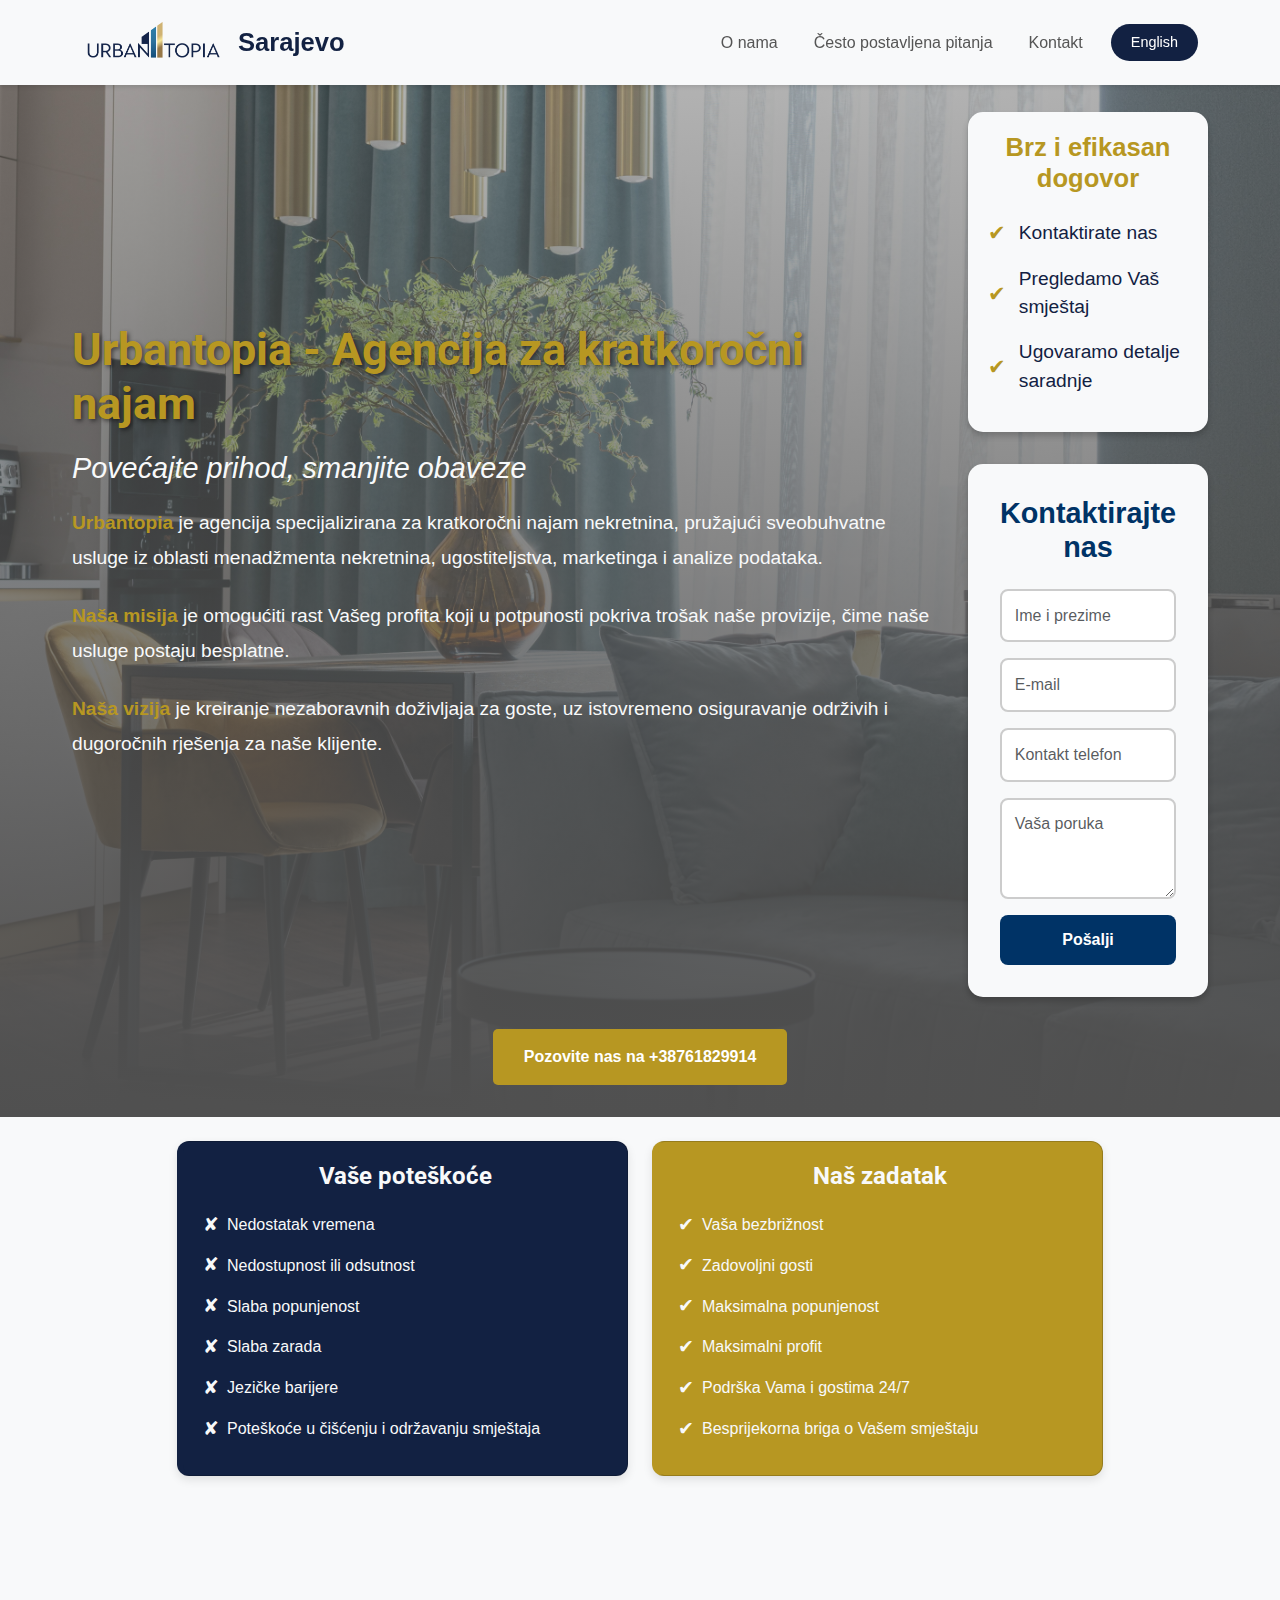
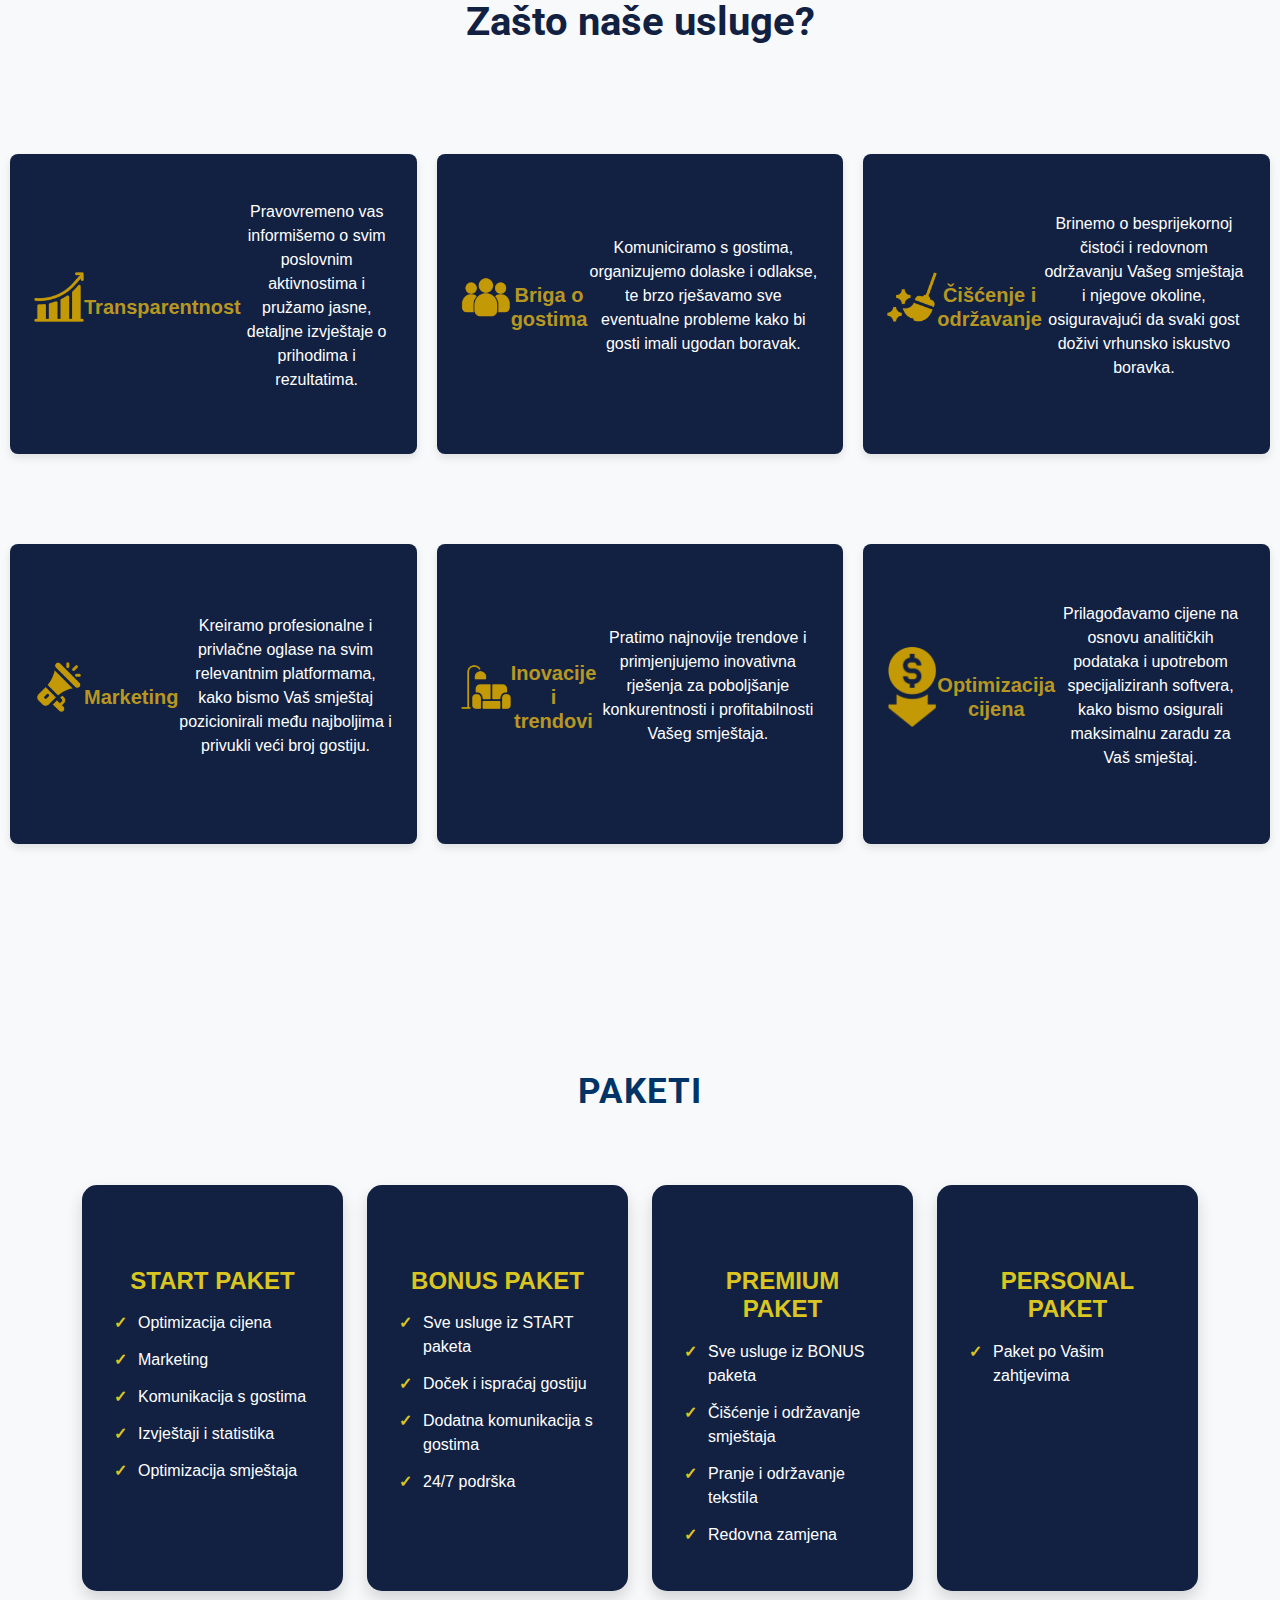
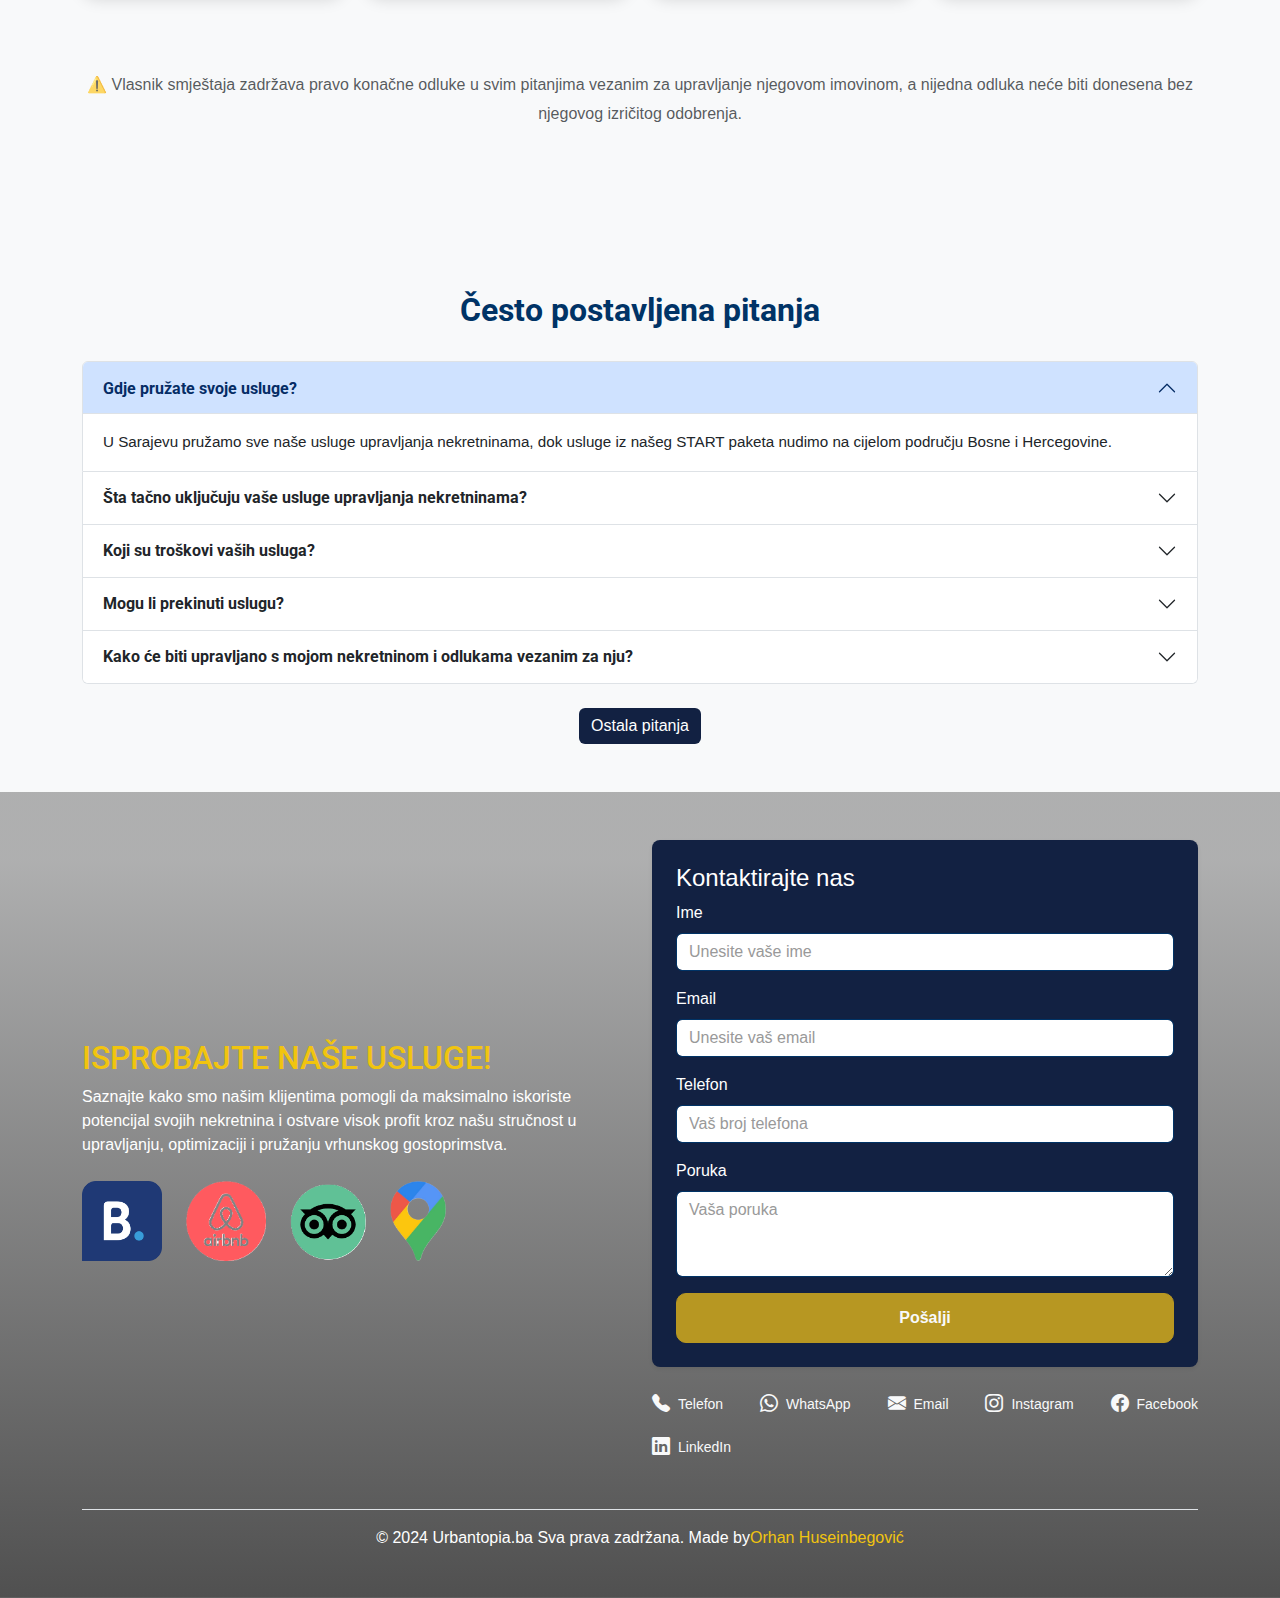
==== index.html @ f973f015 "Added email/forms css and resolved small bugs" ====
<!DOCTYPE html>
<html lang="bs">
<head>
  <meta charset="UTF-8">
  <meta name="viewport" content="width=device-width, initial-scale=1.0">
  <title>Urbantopia</title>
  <meta name="description" content="Urbantopia - mi upravljamo vašim nekretninama">
    <meta name="keywords" content="nekretnine, apartmani, sarajevo, izdavanje apartmana, stan na dan, izdavanje nekretnina">
    <meta name="author" content="Mak Drljević">

    <link rel="stylesheet" href="https://cdn.jsdelivr.net/npm/bootstrap-icons/font/bootstrap-icons.css">
    <link rel="icon" type="image/x-icon" href="urbantopia/Urban_Topia_3D_FB_Insta.jpg">
    <link rel="icon" href="assets/icons/favicon.png" type="image/x-icon">


    <!-- Add Google Fonts -->
    <link href="https://fonts.googleapis.com/css2?family=Roboto:wght@400;700&display=swap" rel="stylesheet">
    <link href='https://fonts.googleapis.com/css?family=Raleway' rel='stylesheet'>



    <!-- Open Graph Meta Tags for Social Sharing -->
    <meta property="og:title" content="Urbantopia">
    <meta property="og:description" content="Urbantopia vam pomaže da dobijete maksimalno od svoje nekretnine dok se odmarate">
    <meta property="og:image" content="https://www.urbantopia.ba/ApartmaniMak/assets/urbantopia/Urban_Topia_3D_FB_Insta.jpg">
    <meta property="og:url" content="https://urbantopia.ba">
    <meta property="og:type" content="website">

    <script type="application/ld+json">
        {
          "@context": "https://schema.org",
          "@type": "Apartment resselling",
          "name": "Urbantopia",
          "url": "https://www.urbantopia.ba",
          "logo": "https://www.urbantopia.ba/ApartmaniMak/assets/urbantopia/Urban_Topia_3D_FB_Insta.jpg",
          "sameAs": [
            "https://www.facebook.com/urbantopia/",
            "https://www.instagram.com/urbantopia/"
          ],
          "contactPoint": {
            "@type": "ContactPoint",
            "telephone": "+38761829914",
            "contactType": "Customer Service"
          }
        }
      </script>

    <!-- Google tag (gtag.js) -->
    <script async src="https://www.googletagmanager.com/gtag/js?id=G-E1P6V603YQ"></script>
    <script>
    window.dataLayer = window.dataLayer || [];
    function gtag(){dataLayer.push(arguments);}
    gtag('js', new Date());

    gtag('config', 'G-E1P6V603YQ');
    </script>
  <link href="https://cdn.jsdelivr.net/npm/bootstrap@5.3.2/dist/css/bootstrap.min.css" rel="stylesheet">
  <style>
    .text-plava{
      color: #122142;
    }

    /* Apply Raleway to the body (everything else by default) */
    body {
      font-family: 'Raleway', sans-serif;
      background-color: #f8f9fa;
    }

    /* Apply Roboto to h1 and h2 tags */
    h1, h2 {
      font-family: 'Roboto', sans-serif;
    }

    /* Optional: Adjust font weights and sizes for better style */
    h1 {
      font-weight: 700;
      font-size: 2.5rem; /* Example size */
    }

    h2 {
      font-weight: 500;
      font-size: 2rem; /* Example size */
    }



    /* Navbar */
    .navbar {
      background-color: #f8f9fa; /* Light gray background */
      box-shadow: 0px 2px 4px rgba(0, 0, 0, 0.1); /* Subtle shadow */
      padding: 10px 0;
    }

    .navbar-brand {
      display: flex;
      align-items: center;
    }

    /* Adjust logo size */
    .logo-img {
      height: 55px; /* Increase logo height */
      max-width: 140px; /* Ensure it doesn't overflow */
      object-fit: contain; /* Maintain aspect ratio */
      margin-right: 15px; /* Space between logo and text */
    }

    /* Adjust Sarajevo text */
    .logo-text {
      font-size: 1.6rem; /* Match size with logo */
      font-weight: bold;
      color: #122142; /* Dark gray text color */
      line-height: 1; /* Align vertically */
    }

    /* Navigation links */
    .navbar-nav .nav-link {
      font-size: 1rem;
      color: #555;
      margin: 0 10px;
      transition: color 0.3s ease-in-out;
    }

    .navbar-nav .nav-link:hover {
      color: #b79722;
    }

    /* English option */
    .navbar-nav .nav-link.english {
      font-weight: bold;
      margin-left: 20px;
      color: #b79722;
    }

    .navbar-nav .nav-link.english:hover {
      color: #ff9900;
    }

    /* Mobile adjustments */
    @media (max-width: 768px) {
      .navbar-brand .logo-img {
        height: 45px; /* Reduce height for smaller screens */
      }

      .navbar-nav .nav-link {
        margin: 5px 0;
      }
    }





    /*-------------- NAVBAR SECTION START -----------------*/



    /*-------------- NAVBAR BUTTON START -----------------*/

    /* Centering and styling the button */
#languageToggle {
  font-size: 0.9rem; /* Slightly smaller font size for neatness */
  padding: 8px 20px; /* Adds padding to the button */
  background-color: #122142; /* Bootstrap primary color */
  color: white; /* Text color */
  border: none; /* No border */
  cursor: pointer; /* Pointer cursor on hover */
  transition: all 0.3s ease-in-out; /* Smooth transition for hover */
}

#languageToggle:hover {
  background-color: #b79722; /* Darker blue on hover */
  color: #122142; /* Keep text color consistent */
}

#languageToggle:focus {
  outline: none; /* Remove focus outline */
}

/* Center the button with other list items */
.navbar-nav .nav-item {
  display: flex;
  align-items: center;
}

.navbar-nav .nav-item:last-child {
  margin-left: 10px; /* Add spacing from other links */
}
/*-------------- NAVBAR BUTTON END -----------------*/



    /*-------------- HERO SECTION START -----------------*/
/* General Reset */
body {
  font-family: Arial, sans-serif;
  margin: 0;
  padding: 0;
  box-sizing: border-box;
}

/* Hero Section Styling */
.hero-section {
  position: relative;
  background: url('assets/pictures/bg.png') center center/cover no-repeat;
  color: #fff;
  min-height: 100vh;
  padding-top: 5rem; /* Prevent overlap from navbar */
  display: flex;
  align-items: center;
  justify-content: center;
}

.hero-overlay {
  background: linear-gradient(0deg, #505050 0%, rgba(102, 102, 102, 0.50) 91.7%);
  position: absolute;
  top: 0;
  left: 0;
  width: 100%;
  height: 100%;
  z-index: 1;
}

.hero-content {
  position: relative;
  z-index: 2;
  padding: 2rem;
  max-width: 1200px; /* Restrict max width for readability */
  display: flex;
  flex-direction: column;
  gap: 2rem;
  margin: 0 auto;
}

.hero-title {
  font-size: 2.8rem;
  font-weight: 700;
  color: #b79722; /* Golden for contrast */
  text-shadow: 2px 2px 4px rgba(0, 0, 0, 0.5);
  margin-bottom: 1rem;
}

.hero-slogan {
  font-size: 1.8rem;
  margin: 1rem 0;
  color: #f8f9fa; /* White for softer readability */
  font-style: italic;
}

.hero-text {
  font-size: 1.2rem;
  line-height: 1.8;
  color: #f8f9fa;
  margin-bottom: 1.5rem;
}

.hero-text b {
  color: #b79722; /* Highlight key text in gold */
}

.hero-text[data-lang="bs"] {
  margin-left: 2rem; /* Slight left adjustment for Bosnian */
  text-align: left;
}

.hero-text[data-lang="en"] {
  text-align: center;
  margin-left: 0;
}

/* Steps Section */
.steps {
  background: #f8f9fa;
  border-radius: 15px;
  padding: 2rem;
  color: #122142;
  box-shadow: 0px 4px 6px rgba(0, 0, 0, 0.2);
  position: relative;
  margin-top: 2rem;
}

.steps, .contact-form {
  max-width: 1000px;  /* Increased max-width for wider sections */
  margin: 0 auto;     /* Center the content */
  padding: 20px;      /* Padding inside the container */
}

.steps h4 {
  font-size: 1.6rem;
  font-weight: 700;
  margin-bottom: 1.5rem;
  text-align: center;
  color: #b79722;
}

.steps ul {
  list-style: none;
  padding: 0;
}

.steps ul li {
  margin: 1rem 0;
  font-size: 1.2rem;
  display: flex;
  align-items: center;
}

.steps ul li::before {
  content: "✔";
  font-size: 1.3rem;
  color: #b79722;
  margin-right: 0.8rem;
}

.contact-phone {
  font-size: 1.3rem;
  font-weight: bold;
  margin-top: 1.5rem;
  color: #b79722;
  text-align: center;
}

/* Contact Form */
.contact-form {
  background: #f8f9fa;
  border-radius: 15px;
  padding: 2rem;
  box-shadow: 0 4px 6px rgba(0, 0, 0, 0.2);
  margin-top: 2rem;
  width: 100%;  /* Ensures the form takes full width */
  max-width: 1000px;  /* Increase max-width for a wider form */
}

/* Style the "Kontakt us" heading */
.contact-heading {
  font-size: 1.8rem;
  font-weight: bold;
  color: #003366; /* Dark color for contrast */
  margin-bottom: 1.5rem;
  text-align: center;  /* Center the heading */
}

.contact-form .form-control {
  border: 2px solid #ccc;
  border-radius: 8px;
  padding: 0.8rem;
  font-size: 1rem;
  margin-bottom: 1rem;
  transition: border 0.3s ease;
  width: 100%;  /* Ensures the form fields take full width */
  box-sizing: border-box;  /* Includes padding in the width calculation */
}

.contact-form .form-control:focus {
  border: 2px solid #003366;
  outline: none;
}

.contact-form button {
  background: #003366;
  color: #fff;
  border: none;
  border-radius: 8px;
  padding: 0.8rem 1.5rem;
  font-size: 1rem;
  font-weight: bold;
  transition: all 0.3s ease;
  width: 100%;
}

.contact-form button:hover {
  background: #b79722;
  color: #122142;
  transform: scale(1.05);
}

/* Responsive Design */
@media (max-width: 768px) {
  .hero-content {
    text-align: center;
    gap: 1.5rem;
  }

  .hero-title {
    font-size: 2rem;
  }

  .hero-slogan {
    font-size: 1.4rem;
  }

  .hero-text {
    font-size: 1rem;
  }
}


/* HERO SECTION START */
.hero-section {
  position: relative;
  background: url('assets/pictures/firstbg.jpg') center center/cover no-repeat;
  color: #fff;
  min-height: 100vh;
  padding-top: 5rem;
  display: flex;
  flex-direction: column;
  justify-content: space-between; /* Space between top content and bottom button */
}

.hero-overlay {
  background: linear-gradient(0deg, #505050 0%, rgba(102, 102, 102, 0.50) 91.7%);
  position: absolute;
  top: 0;
  left: 0;
  width: 100%;
  height: 100%;
  z-index: 1;
}

.hero-content {
  position: relative;
  z-index: 2;
  padding: 2rem;
  max-width: 1200px;
  display: flex;
  flex-direction: column;
  gap: 2rem;
  margin: 0 auto;
}

.hero-call-button-wrapper {
  position: relative;
  z-index: 2;
  text-align: center;
  margin-top: auto;
  padding-bottom: 2rem;
}

.btn-call {
  background: #b79722;
  color: #b79722;
  font-size: 1.2rem;
  font-weight: bold;
  padding: 0.8rem 2rem;
  border-radius: 8px;
  text-decoration: none;
  position: relative;
  transition: all 0.3s ease;
  display: inline-block;
}

.btn-call:hover {
  transform: scale(1.05);
  background: #b79722;
}

@media (max-width: 768px) {
  .hero-call-button-wrapper {
    padding-bottom: 1rem;
  }
}

.herobutton{
  color: #b79722;
}



/*-------------- HERO SECTION END -----------------*/



   

    .bg-light {
        background-color: #f8f9fa !important; /* Lagana siva */
    }

    .bg-dark {
        background-color: #122142 !important; /* Tamno plava */
    }

    /*---------------- PACKAGES SECTION START --------------------- */

.packages {
  background-color: #f8f9fa; /* White background for the section */
}

.packages h2 {
  font-weight: bold;
  color: #003366; /* Dark blue color */
  font-size: 2.2rem;
  margin-bottom: 1.5rem;
  text-transform: uppercase;
  letter-spacing: 1px;
}

.card {
  background-color: #122142; /* Dark blue for the cards */
  border-radius: 15px;
  transition: transform 0.3s ease, box-shadow 0.3s ease, background-color 0.3s ease;
  color: #f8f9fa;
  box-shadow: 0 4px 10px rgba(0, 0, 0, 0.2);
  overflow: hidden;
}

.card:hover {
  transform: scale(1.05);
  box-shadow: 0 10px 30px rgba(0, 0, 0, 0.3);
}

.card-body {
  padding: 2rem;
}

.card h4 {
  font-weight: bold;
  font-size: 1.5rem;
  color: #dbc621; /* Gold for titles */
  margin-bottom: 1rem;
  text-transform: uppercase;
  transition: color 0.3s ease;
}

.card h4:hover {
  color: #ffffff; /* White on hover */
}

.card ul {
  padding-left: 0;
  list-style: none;
  margin: 0;
}

.card ul li {
  font-size: 1rem;
  margin-bottom: 0.8rem;
  position: relative;
  padding-left: 1.5rem;
  color: #ffffff;
}

.card ul li::before {
  content: "\2713"; /* Checkmark icon */
  color: #dbc621; /* Gold color */
  font-weight: bold;
  position: absolute;
  left: 0;
}

.text-muted {
  font-size: 1rem;
  line-height: 1.8;
  color: #6c757d;
  margin-top: 2rem;
}

/* Responsive adjustments */
@media (max-width: 992px) {
  .card {
    margin-bottom: 1.5rem;
  }
}

@media (max-width: 576px) {
  .card-body {
    padding: 1.5rem;
  }

  .card h4 {
    font-size: 1.3rem;
  }

  .card ul li {
    font-size: 0.95rem;
  }

  .text-muted {
    font-size: 0.9rem;
  }
}

/*---------------- PACKAGES SECTION END --------------------- */




/*---------------- QUESTIONS SECTION START --------------------- */

    .faq h2 {
    font-weight: bold;
    color: #003366; /* Tamno plava */
    }

    .accordion-button {
    font-weight: bold;
    }

    .accordion-body {
    font-size: 0.95rem;
    line-height: 1.6;
    }

    .btn-primary {
    background-color: #122142; /* Tamno plava */
    border: none;
    }

    .btn-primary:hover {
    background-color: #00509E; /* Svjetlija plava */
    }

/*---------------- QUESTIONS SECTION END --------------------- */


/*---------------- FOOTER SECTION START --------------------- */
.footer-section {
  background: linear-gradient(0deg, #505050 0%, rgba(102, 102, 102, 0.50) 91.7%),
    url('https://images.pexels.com/photos/189333/pexels-photo-189333.jpeg'); /* URL pozadinske slike */
  background-size: cover; /* Pokriva cijeli footer */
  background-position: center; /* Fokusira sliku na sredinu */
  background-repeat: no-repeat; /* Onemogućava ponavljanje slike */
  color: #ffffff; /* Bijela boja za tekst radi kontrasta */
}

.footer-section h2, 
.footer-section h4 {
  color: #f1c40f;
}


.footer-section a {
  color: #f1c40f;
  text-decoration: none;
}

.footer-section a:hover {
  text-decoration: underline;
}

.partner-logos img {
  width: auto;
  height: 80px;
  transition: transform 0.3s ease;
}

.partner-logos img:hover {
  transform: scale(1.1);
}

/* Unikatna forma */
.unique-contact-form {
  background-color: #122142;
  border-radius: 8px;
  color: #ffffff;
  padding: 20px;
}

.unique-contact-form h4 {
  color: #ffffff;
}

.unique-contact-form input,
.unique-contact-form textarea {
  border: 1px solid #003366;
  color: #003366;
}

.unique-contact-form input::placeholder,
.unique-contact-form textarea::placeholder {
  color: #999999;
}

/* Unikatno dugme */
.unique-submit-btn {
  background-color: #b79722;
  color: #f8f9fa;
  border: 1px solid #b79722;
  font-weight: bold;
  transition: background-color 0.3s ease, color 0.3s ease;
  border-radius: 10px;
  height: 50px;
}

.unique-submit-btn:hover {
  background-color: #f1c40f;
  color: #f8f9fa;
}

/* Kontakt info */
.contact-info a {
  color: #003366;
  display: flex;
  align-items: center;
  gap: 8px;
  font-size: 14px;
}

.contact-info i {
  font-size: 18px;
}

.contact-info a:hover {
  text-decoration: underline;
}

/* Copyright */
footer .border-top {
  border-color: rgba(255, 255, 255, 0.2);
}

/*---------------- FOOTER SECTION END --------------------- */



/*---------------------- SERVICES SECTION START ----------------------- */
        
.service-card {
            background-color: #122142; /* Dark blue background for cards */
            border-radius: 8px;
            box-shadow: 0 4px 8px rgba(0, 0, 0, 0.1);
            color: #fff;
            padding: 20px;
            transition: transform 0.3s ease, box-shadow 0.3s ease, background-color 0.3s ease, color 0.3s ease; /* Smooth hover effect */
            flex: 0 0 auto; /* Prevent cards from stretching */
            margin-bottom: 20px; /* Spacing between cards */
            height: 300px; /* Increased height for mobile */
            width: 100%; /* Full width of the container */
            scroll-snap-align: center; /* Ensure each card snaps to the center */
        }

        /* Hover effect */
        .service-card:hover {
            background-color: #f8f9fa; /* Dirty white background on hover */
            color: #b79722; /* Golden text color on hover */
            transform: translateY(-5px); /* Card lifts up slightly on hover */
            box-shadow: 0 6px 15px rgba(0, 0, 0, 0.15); /* Stronger shadow on hover */
        }

        /* Title inside service cards */
        .service-card h4 {
            color: #b79722; /* Gold color for titles */
            font-size: 1.25rem;
            font-weight: bold;
            margin-top: 15px;
            margin-bottom: 10px;
        }

        /* Carousel Container */
        .services-carousel-container {
            position: relative; /* To position the buttons */
            overflow: hidden;
            width: 100%;
        }

        /* Adjusting carousel to show one card at a time */
        .services-carousel {
            display: flex;
            overflow-x: auto;
            gap: 0; /* No space between cards */
            padding: 10px;
            background-color: #f8f9fa;
            justify-content: flex-start;
            scroll-snap-type: x mandatory;
            -webkit-overflow-scrolling: touch; /* Smooth scrolling on mobile */
            box-sizing: border-box; /* Prevent overflow */
            width: 100%;
            margin: 0;
        }

        /* Hide scrollbar */
        .services-carousel::-webkit-scrollbar {
            display: none;
        }

        /* Service Card Image */
        .service-card img {
            max-width: 60px;
            height: auto;
            margin-bottom: 15px;
        }

        /* Services Section */
        .services-section {
            background-color: #f8f9fa;
            padding: 50px 0;
            overflow-x: hidden;
        }

        .services-section h2 {
            color: #122142;
            font-size: 2.5rem;
            font-weight: bold;
            margin-bottom: 30px;
            text-align: center;
        }

        /* Left and Right Scroll Buttons */
        .carousel-btn {
            position: absolute;
            top: 50%;
            transform: translateY(-50%);
            background-color: #b79722; /* Golden background */
            color: #f8f9fa;
            border: none;
            padding: 10px 15px;
            font-size: 1.5rem;
            cursor: pointer;
            border-radius: 50%;
            box-shadow: 0 4px 8px rgba(0, 0, 0, 0.1);
            z-index: 1;
            transition: background-color 0.3s ease, box-shadow 0.3s ease;
        }

        .carousel-btn:hover {
            background-color: #a67c1f; /* Darker golden on hover */
            box-shadow: 0 6px 15px rgba(0, 0, 0, 0.15);
        }

        /* Position the left button */
        .left-btn {
            left: 10px;
        }

        /* Position the right button */
        .right-btn {
            right: 10px;
        }

        /* Make sure buttons only appear on mobile */
        @media (max-width: 768px) {
            .carousel-btn {
                display: block; /* Show buttons on mobile only */
            }

            /* Adjust button size and position */
            .carousel-btn {
                padding: 12px 20px;
                font-size: 1.25rem;
            }

            /* Adjust card width and height for mobile */
            .service-card {
                width: 100vw; /* Full width of the viewport */
                height: 350px; /* Taller cards */
                margin-right: 0; /* Remove margin between cards */
            }

            /* Avoid overlapping the carousel */
            .services-carousel-container {
                margin-left: 40px; /* Provide space for the left button */
                margin-right: 40px; /* Provide space for the right button */
            }
        }

        /* For larger screens, use grid layout instead */
        @media (min-width: 768px) {
            .services-carousel {
                display: grid;
                grid-template-columns: repeat(3, 1fr);
                gap: 20px;
            }

            .service-card {
                flex: none;
                scroll-snap-align: none;
            }

            /* Hide scroll buttons on desktop */
            .carousel-btn {
                display: none;
            }
        }

        /*---------------------- SERVICES SECTION END ----------------------- */


        /*---------------------- BUTTON HERO SECTION START ----------------------- */
        /* Center the button below all elements */
.text-center {
  display: flex;
  justify-content: center;
  align-items: center;
  margin-top: 50px;
}

/* Style for the phone call button */
.btn-call {
  background-color: #b79722; /* Dark blue color */
  color: white; /* White text */
  padding: 15px 30px; /* Add padding for better button size */
  font-size: 16px; /* Adjust font size */
  border-radius: 5px; /* Rounded corners */
  text-decoration: none; /* Remove underline */
  transition: background-color 0.3s ease, transform 0.3s ease; /* Smooth transition */
}

/* Hover effect for the button */
.btn-call:hover {
  background-color: #122142; /* Darker shade of the button on hover */
  color: #f8f9fa;
  transform: translateY(-5px); /* Slightly lift the button */
}

/* Focus effect for accessibility */
.btn-call:focus {
  outline: none;
  box-shadow: 0 0 0 3px rgba(18, 33, 66, 0.5);
}
        /*---------------------- BUTTON HERO SECTION END ----------------------- */


        /*-----------------------CHALLENGES SECTION ----------------------- */
        /* General styling for both boxes */
.challenge-box, .task-box {
  transition: transform 0.3s ease, box-shadow 0.3s ease;
  background-color: #ffffff; /* White background for both */
}

.challenge-box:hover, .task-box:hover {
  transform: translateY(-10px);
  box-shadow: 0 4px 15px rgba(0, 0, 0, 0.2); /* More pronounced shadow */
}

/* Styling for "Vaše poteškoće" */
.challenge-box {
  background-color: #f8f9fa; /* Light gray background */
  border: 1px solid #ddd;
}

.challenge-box h3 {
  color: #dc3545; /* Red for emphasis */
}

.challenge-box li {
  position: relative;
  font-size: 1rem;
  padding-left: 2rem;
  color: #6c757d; /* Muted gray text */
}

.challenge-box li::before {
  content: "\2716"; /* X symbol */
  position: absolute;
  left: 0;
  font-size: 1.5rem;
  color: #dc3545; /* Red icon for challenges */
}

/* Styling for "Naš zadatak" */
.task-box {
  background-color: #122142; /* Blue background */
  border: 1px solid #0056b3;
}

.task-box h3 {
  color: #ffffff; /* Green for success */
}

.task-box li {
  position: relative;
  font-size: 1rem;
  padding-left: 2rem;
  color: #ffffff; /* White text */
}

.task-box li::before {
  content: "\2714"; /* Checkmark symbol */
  position: absolute;
  left: 0;
  font-size: 1.5rem;
  color: #28a745; /* Green icon for tasks */
}

/* Responsive layout */
@media (max-width: 768px) {
  .challenges-and-tasks .row {
    flex-direction: column;
  }

  .challenge-box, .task-box {
    margin-bottom: 20px;
  }
}
/*-----------------------CHALLENGES SECTION END----------------------- */


/* Sprečavanje horizontalnog prelijevanja */
body, html {
  margin: 0;
  padding: 0;
  overflow-x: hidden;
}

/* Osiguravanje elemenata da ne prelaze okvir */
*, *::before, *::after {
  box-sizing: border-box;
}

/* Specifična ispravka za hero sekciju */
.hero-section {
  overflow: hidden;
}

/* Sprečavanje širine većih elemenata */
.steps, .contact-form {
  box-sizing: border-box;
}

/* Scoped styles for the unique-section */
.unique-section .container {
    max-width: 1200px;
    margin: 0 auto;
    padding: 20px;
}

.unique-section .row {
    justify-content: center;
    background-color: #f8f9fa;
}

.unique-section .card {
    border-radius: 12px;
    padding: 20px;
    box-shadow: 0 4px 10px rgba(0, 0, 0, 0.1);
    text-align: center;
    min-height: 300px;
}

.unique-section .red-card {
    background-color: #122142;
    border-left: 6px solid #122142;
}

.unique-section .blue-card {
    background-color: #b79722;
    border-left: 6px solid #b79722;
}

.unique-section .card h2 {
    font-size: 1.5rem;
    font-weight: bold;
    margin-bottom: 20px;
}

.unique-section .icon {
    font-size: 1.2rem;
    margin-right: 8px;
}

.unique-section .paragraph {
    margin-bottom: 12px;
    font-size: 1rem;
    font-weight: 500;
    display: flex;
    align-items: center;
    justify-content: flex-start;
}

.unique-section .paragraph.red {
    color: #f8f9fa;
}

.unique-section .paragraph.green {
    color: #f8f9fa;
}

@media (max-width: 768px) {
    .unique-section .card {
        padding: 15px;
    }
    .unique-section .card h2 {
        font-size: 1.25rem;
    }
    .unique-section .paragraph {
        font-size: 0.9rem;
    }
}

.text-color-unique{
  color: #122142;
}

.h2goldsection{
  color: #122142;
}

.buttoncolorinform{
  background-color: #122142;
}

/*---------------------- RESPONSE SECTION START ----------------------- */
                /* Modal overlay styles */
                .modal-overlay {
            position: fixed;
            top: 0;
            left: 0;
            width: 100%;
            height: 100%;
            background: rgba(0, 0, 0, 0.8); /* Dark semi-transparent background */
            display: flex;
            align-items: center;
            justify-content: center;
            z-index: 1000;
        }

        /* Hidden initially */
        .modal-hidden {
            display: none;
        }

        /* Content inside the modal overlay */
        .modal-content {
            background: #f8f9fa;
            padding: 30px;
            border-radius: 8px;
            text-align: center;
            max-width: 90%;
            width: 400px;
            box-shadow: 0px 4px 15px rgba(0, 0, 0, 0.3);
            font-family: Arial, sans-serif;
        }

        /* Success message text */
        .modal-content p {
            font-size: 20px;
            color: #122142;
            margin-bottom: 20px;
        }

        /* Close button styles */
        .modal-close-btn {
            background-color: #b79722;
            color: white;
            border: none;
            padding: 10px 20px;
            font-size: 16px;
            border-radius: 5px;
            cursor: pointer;
        }

        .modal-close-btn:hover {
            background-color: #745f11;
        }

        /*---------------------- RESPONSE SECTION  ----------------------- */



  </style>
  <link href="https://fonts.googleapis.com/css2?family=Roboto:wght@400;500;700&family=Raleway:wght@400;500;700&display=swap" rel="stylesheet">
</head>
</head>
<body>

  <nav class="navbar navbar-expand-lg navbar-light bg-light fixed-top">
    <div class="container">
      <!-- Logo and Sarajevo -->
      <a class="navbar-brand d-flex align-items-center" href="#">
        <img src="assets/urbantopia/Urban_Topia.png" alt="Urban Topia Logo" class="logo-img me-3">
        <span class="logo-text">Sarajevo</span>
      </a>
  
      <!-- Hamburger Menu for Mobile -->
      <button class="navbar-toggler" type="button" data-bs-toggle="collapse" data-bs-target="#navbarNav">
        <span class="navbar-toggler-icon"></span>
      </button>
  
      <!-- Navigation Links -->
      <div class="collapse navbar-collapse" id="navbarNav">
        <ul class="navbar-nav ms-auto">
          <li class="nav-item"><a class="nav-link" href="onama.html" data-bs="O nama" data-en="About us">O nama</a></li>
          <li class="nav-item"><a class="nav-link" href="pitanja.html" data-bs="Često postavljena pitanja" data-en="FAQ">Često postavljena pitanja</a></li>
          <li class="nav-item"><a class="nav-link" href="kontakt.html" data-bs="Kontakt" data-en="Contact us">Kontakt</a></li>
          <li class="nav-item">
            <button id="languageToggle" class="btn btn-primary rounded-pill" data-bs="English" data-en="Bosanski">
              English
            </button>
          </li>
        </ul>
      </div>
    </div>
  </nav>
    
  
  <section class="hero-section">
    <!-- Overlay -->
    <div class="hero-overlay"></div>

    <!-- Hero Content -->
    <div class="container hero-content d-flex flex-column flex-lg-row justify-content-between align-items-center">
      <!-- Left Side -->
      <div class="text-white">
        <h1 class="hero-title" data-bs="Urbantopia - Agencija za kratkoročni najam" data-en="Urbantopia - Short-term Rental Agency">
          Urbantopia - Agencija za kratkoročni najam
        </h1>
        <p class="hero-slogan" data-bs="Povećajte prihod, smanjite obaveze" data-en="Increase income, reduce obligations">
          Povećajte prihod, smanjite obaveze
        </p>
        <p class="hero-text" data-bs="<b>Urbantopia</b> je agencija specijalizirana za kratkoročni najam nekretnina, pružajući sveobuhvatne usluge iz oblasti menadžmenta nekretnina, ugostiteljstva, marketinga i analize podataka."
          data-en="<b>Urbantopia</b> is an agency specializing in short-term property rentals, offering comprehensive services in property management, hospitality, marketing, and data analysis.">
          <b>Urbantopia</b> je agencija specijalizirana za kratkoročni najam nekretnina, pružajući sveobuhvatne usluge iz oblasti menadžmenta nekretnina, ugostiteljstva, marketinga i analize podataka.
        </p>
        <p class="hero-text" data-bs="<b>Naša misija</b> je omogućiti rast Vašeg profita koji u potpunosti pokriva trošak naše provizije, čime naše usluge postaju besplatne."
          data-en="<b>Our mission</b> is to enable the growth of your profit, fully covering our commission cost, making our services essentially free.">
          <b>Naša misija</b> je omogućiti rast Vašeg profita koji u potpunosti pokriva trošak naše provizije, čime naše usluge postaju besplatne.
        </p>
        <p class="hero-text" data-bs="<b>Naša vizija</b> je kreiranje nezaboravnih doživljaja za goste, uz istovremeno osiguravanje održivih i dugoročnih rješenja za naše klijente."
          data-en="<b>Our vision</b> is to create unforgettable experiences for guests while ensuring sustainable and long-term solutions for our clients.">
          <b>Naša vizija</b> je kreiranje nezaboravnih doživljaja za goste, uz istovremeno osiguravanje održivih i dugoročnih rješenja za naše klijente.
        </p>
      </div>

      <!-- Right Side -->
      <div class="text-dark mt-4 mt-lg-0">
        <div class="steps mb-4">
          <h4 data-en="Fast and efficient deal" data-bs="Brz i efikasan dogovor">Brz i efikasan dogovor</h4>
          <ul>
            <li data-en="Contact us" data-bs="Kontaktirate nas">Kontaktirate nas</li>
            <li data-en="We check your apartment" data-bs="Pregledamo Vaš smještaj">Pregledamo Vaš smještaj</li>
            <li data-en="We are negotiating the details of cooperation" data-bs="Ugovaramo detalje saradnje">Ugovaramo detalje saradnje</li>
          </ul>
        </div>
        <div class="contact-form">
          <h3 class="contact-heading" data-bs="Kontaktirajte nas" data-en="Contact us">Kontaktirajte nas</h3>
          <form id="formOne" method="POST">
            <div class="mb-2">
              <input type="text" class="form-control" placeholder="Ime i prezime" data-bs="Ime i prezime" data-en="Full name" id="fullname" name="fullname">
            </div>
            <div class="mb-2">
              <input type="email" class="form-control" placeholder="E-mail" id="email" name="email">
            </div>
            <div class="mb-2">
              <input type="tel" class="form-control" placeholder="Kontakt telefon" data-bs="Kontakt telefon" data-en="Contact number" id="phone" name="phone">
            </div>
            <div class="mb-2">
              <textarea class="form-control" rows="3" placeholder="Vaša poruka" data-en="Your message" data-bs="Vaša poruka" id="message" name="message"></textarea>
            </div>
            <button type="submit" class="btn btn-primary w-100 buttoncolorinform" data-en="Submit" data-bs="Pošalji">Pošalji</button>
          </form>
        </div>
      </div>
    </div>

    <!-- Call Button Below -->
    <div class="hero-call-button-wrapper">
      <a href="tel:+38761829914" class="btn btn-call herobutton w-100" data-en="Call us on +38761829914" data-bs="Pozovite nas na +38761829914">Pozovite nas na +38761829914</a>
    </div>
  </section>



  <section class="unique-section container">
    <div class="row">
        <div class="col-md-5 mb-4 mt-4">
            <div class="card red-card">
                <h2 data-bs="Vaše poteškoće" data-en="Your challenges">Vaše poteškoće</h2>
                <p class="paragraph red" data-bs="✘ Nedostatak vremena" data-en="✘ Lack of time">
                    <span class="icon">✘</span> Nedostatak vremena
                </p>
                <p class="paragraph red" data-bs="✘ Nedostupnost ili odsutnost" data-en="✘ Unavailability or absence">
                    <span class="icon">✘</span> Nedostupnost ili odsutnost
                </p>
                <p class="paragraph red" data-bs="✘ Slaba popunjenost" data-en="✘ Low occupancy">
                    <span class="icon">✘</span> Slaba popunjenost
                </p>
                <p class="paragraph red" data-bs="✘ Slaba zarada" data-en="✘ Low revenue">
                    <span class="icon">✘</span> Slaba zarada
                </p>
                <p class="paragraph red" data-bs="✘ Jezičke barijere" data-en="✘ Language barriers">
                    <span class="icon">✘</span> Jezičke barijere
                </p>
                <p class="paragraph red" data-bs="✘ Poteškoće u čišćenju i održavanju smještaja" data-en="✘ Difficulties in cleaning and maintaining the accommodation">
                    <span class="icon">✘</span> Poteškoće u čišćenju i održavanju smještaja
                </p>
            </div>
        </div>
        <div class="col-md-5 mb-4 mt-4">
            <div class="card blue-card">
                <h2 data-bs="Naš zadatak" data-en="Our task">Naš zadatak</h2>
                <p class="paragraph green" data-bs="✔ Vaša bezbrižnost" data-en="✔ Your peace of mind">
                    <span class="icon">✔</span> Vaša bezbrižnost
                </p>
                <p class="paragraph green" data-bs="✔ Zadovoljni gosti" data-en="✔ Satisfied guests">
                    <span class="icon">✔</span> Zadovoljni gosti
                </p>
                <p class="paragraph green" data-bs="✔ Maksimalna popunjenost" data-en="✔ Maximum occupancy">
                    <span class="icon">✔</span> Maksimalna popunjenost
                </p>
                <p class="paragraph green" data-bs="✔ Maksimalni profit" data-en="✔ Maximum profit">
                    <span class="icon">✔</span> Maksimalni profit
                </p>
                <p class="paragraph green" data-bs="✔ Podrška Vama i gostima 24/7" data-en="✔ 24/7 support for you and your guests">
                    <span class="icon">✔</span> Podrška Vama i gostima 24/7
                </p>
                <p class="paragraph green" data-bs="✔ Besprijekorna briga o Vašem smještaju" data-en="✔ Impeccable care for your accommodation">
                    <span class="icon">✔</span> Besprijekorna briga o Vašem smještaju
                </p>
            </div>
        </div>
      </div>
</section>
  
<!-- Success message overlay -->
<div id="modal-overlay" class="modal-overlay modal-hidden">
  <div class="modal-content">
      <p data-bs="Forma uspješno poslana!" data-en="Form submitted successfully!">Forma uspješno poslana</p>
      <button id="modal-close-btn" class="modal-close-btn" data-bs="Zatvori" data-en="Close">Zatvori</button>
  </div>
</div>


  <!--OVJDE IDU USLUGE-->
      <!-- "Zašto naše usluge?" Section -->
      <section class="services-section" id="usluge">
        <h2 class="text-center mt-5" data-en="Why our services?" data-bs="Zašto naše usluge?">Zašto naše usluge?</h2>
        <div class="row justify-content-center my-5">
            <div class="services-carousel-container">
                <div class="services-carousel">
                    <!-- Card 1 -->
                    <div class="service-card text-center p-4">
                        <img src="assets/icons/people.png" alt="Chart Icon" style="width: 50px;">
                        <h4 class="mt-3" data-en="Transparency" data-bs="Transparentnost">Transparentnost</h4>
                        <p data-bs="Pravovremeno vas informišemo o svim poslovnim aktivnostima i pružamo jasne, detaljne
                        izvještaje o prihodima i rezultatima." data-en="Monthly or weekly reports as you wish">Pravovremeno vas informišemo o svim poslovnim aktivnostima i pružamo jasne, detaljne
                        izvještaje o prihodima i rezultatima.</p>
                    </div>
                    <!-- Add other cards here... -->
                    <!-- Card 2 -->
                    <div class="service-card text-center p-4">
                        <img src="assets/icons/peoples.png" alt="People Icon" style="width: 50px;">
                        <h4 class="mt-3" data-en="Experience with guests" data-bs="Iskustvo sa gostima">Briga o gostima</h4>
                        <p data-en="Easy check-in / check-out, and excellent communication" data-bs="Komuniciramo s gostima, organizujemo dolaske i odlakse, te brzo rješavamo sve eventualne
                        probleme kako bi gosti imali ugodan boravak.">Komuniciramo s gostima, organizujemo dolaske i odlakse, te brzo rješavamo sve eventualne
                        probleme kako bi gosti imali ugodan boravak.</p>
                    </div>
                    <!-- Card 3 -->
                    <div class="service-card text-center p-4">
                        <img src="assets/icons/cleaning.png" alt="Broom Icon" style="width: 50px;">
                        <h4 class="mt-3" data-en="Accommodation maintenance" data-bs="Održavanje smještaja">Čišćenje i održavanje</h4>
                        <p data-en="Professional cleaning before the arrival and after the departure of guests" data-bs="Brinemo o besprijekornoj čistoći i redovnom održavanju Vašeg smještaja i njegove okoline,
                        osiguravajući da svaki gost doživi vrhunsko iskustvo boravka.">Brinemo o besprijekornoj čistoći i redovnom održavanju Vašeg smještaja i njegove okoline,
                        osiguravajući da svaki gost doživi vrhunsko iskustvo boravka.</p>
                    </div>
                    <!-- Card 4 -->
                    <div class="service-card text-center p-4">
                        <img src="assets/icons/marketing.png" alt="Marketing Icon" style="width: 50px;">
                        <h4 class="mt-3">Marketing</h4>
                        <p data-en="Our marketing puts you in the best positions" data-bs="Kreiramo profesionalne i privlačne oglase na svim relevantnim platformama, kako bismo Vaš
                        smještaj pozicionirali među najboljima i privukli veći broj gostiju.">Kreiramo profesionalne i privlačne oglase na svim relevantnim platformama, kako bismo Vaš
                        smještaj pozicionirali među najboljima i privukli veći broj gostiju.</p>
                    </div>
                    <!-- Card 5 -->
                    <div class="service-card text-center p-4">
                        <img src="assets/icons/livingroom.png" alt="Optimization Icon" style="width: 50px;">
                        <h4 class="mt-3" data-en="Optimization of accommodation" data-bs="Optimizacija smještaja">Inovacije i trendovi</h4>
                        <p data-en="We optimize your space for maximum profit" data-bs="Pratimo najnovije trendove i primjenjujemo inovativna rješenja za poboljšanje
                        konkurentnosti i profitabilnosti Vašeg smještaja.">Pratimo najnovije trendove i primjenjujemo inovativna rješenja za poboljšanje
                            konkurentnosti i profitabilnosti Vašeg smještaja.</p>
                    </div>
                    <!-- Card 6 -->
                    <div class="service-card text-center p-4">
                        <img src="assets/icons/prices.png" alt="Pricing Icon" style="width: 50px;">
                        <h4 class="mt-3" data-en="Optimized prices" data-bs="Optimizovane cijene">Optimizacija cijena</h4>
                        <p data-en="Our experienced analysts create prices for superior profits" data-bs="Pratimo najnovije trendove i primjenjujemo inovativna rješenja za poboljšanje
                        konkurentnosti i profitabilnosti Vašeg smještaja.">Prilagođavamo cijene na osnovu analitičkih podataka i upotrebom specijaliziranh softvera,
                        kako bismo osigurali maksimalnu zaradu za Vaš smještaj.</p>
                    </div>
                </div>
                <!-- Buttons container below the carousel -->
                <div class="carousel-btn-container">
                    <button class="carousel-btn left-btn" id="scroll-left">
                        <span>&lt;</span>
                    </button>
                    <button class="carousel-btn right-btn" id="scroll-right">
                        <span>&gt;</span>
                    </button>
                </div>
            </div>
        </div>
    </section>

    <section class="packages py-5">
      <div class="container">
        <div class="text-center mb-5">
          <h2 class="text-color-unique" data-bs="Paketi" data-en="Packages">Paketi</h2>
        </div>
        <div class="row">
          <!-- Start Paket -->
          <div class="col-lg-3 col-md-6 mb-4">
            <div class="card h-100 shadow border-0">
              <div class="card-body">
                <h4 class="card-title text-center" data-bs="Start Paket" data-en="Start Package">Start Paket</h4>
                <ul class="list-unstyled mt-3">
                  <li data-bs="Optimizacija cijena" data-en="Price Optimization">Optimizacija cijena</li>
                  <li data-bs="Marketing" data-en="Marketing">Marketing</li>
                  <li data-bs="Komunikacija s gostima" data-en="Guest Communication">Komunikacija s gostima</li>
                  <li data-bs="Izvještaji i statistika" data-en="Reports and Statistics">Izvještaji i statistika</li>
                  <li data-bs="Optimizacija smještaja" data-en="Accommodation Optimization">Optimizacija smještaja</li>
                </ul>
              </div>
            </div>
          </div>
    
          <!-- Bonus Paket -->
          <div class="col-lg-3 col-md-6 mb-4">
            <div class="card h-100 shadow border-0">
              <div class="card-body">
                <h4 class="card-title text-center" data-bs="Bonus Paket" data-en="Bonus Package">Bonus Paket</h4>
                <ul class="list-unstyled mt-3">
                  <li data-bs="Sve usluge iz START paketa" data-en="All services from START package">Sve usluge iz START paketa</li>
                  <li data-bs="Doček i ispraćaj gostiju" data-en="Guest Welcome and Send-Off">Doček i ispraćaj gostiju</li>
                  <li data-bs="Dodatna komunikacija s gostima" data-en="Additional Guest Communication">Dodatna komunikacija s gostima</li>
                  <li data-bs="24/7 podrška" data-en="24/7 Support">24/7 podrška</li>
                </ul>
              </div>
            </div>
          </div>
    
          <!-- Premium Paket -->
          <div class="col-lg-3 col-md-6 mb-4">
            <div class="card h-100 shadow border-0">
              <div class="card-body">
                <h4 class="card-title text-center" data-bs="Premium Paket" data-en="Premium Package">Premium Paket</h4>
                <ul class="list-unstyled mt-3">
                  <li data-bs="Sve usluge iz BONUS paketa" data-en="All services from BONUS package">Sve usluge iz BONUS paketa</li>
                  <li data-bs="Čišćenje i održavanje smještaja" data-en="Cleaning and Maintenance">Čišćenje i održavanje smještaja</li>
                  <li data-bs="Pranje i održavanje tekstila" data-en="Laundry and Linen Maintenance">Pranje i održavanje tekstila</li>
                  <li data-bs="Redovna zamjena" data-en="Regular Replacement">Redovna zamjena</li>
                </ul>
              </div>
            </div>
          </div>
    
          <!-- Personal Paket -->
          <div class="col-lg-3 col-md-6 mb-4">
            <div class="card h-100 shadow border-0">
              <div class="card-body">
                <h4 class="card-title text-center" data-bs="Personal Paket" data-en="Personal Package">Personal Paket</h4>
                <ul class="list-unstyled mt-3">
                  <li data-bs="Paket po Vašim zahtjevima" data-en="Custom Package to Your Requirements">Paket po Vašim zahtjevima</li>
                </ul>
              </div>
            </div>
          </div>
        </div>
        <div class="mt-4 text-center">
          <p class="text-muted" data-bs="⚠️ Vlasnik smještaja zadržava pravo konačne odluke u svim pitanjima vezanim za upravljanje njegovom imovinom, a nijedna odluka neće biti donesena bez njegovog izričitog odobrenja." data-en="⚠️ The property owner reserves the final decision on all matters regarding the management of their property, and no decision will be made without their explicit consent.">
            ⚠️ Vlasnik smještaja zadržava pravo konačne odluke u svim pitanjima vezanim za upravljanje njegovom imovinom, a nijedna odluka neće biti donesena bez njegovog izričitog odobrenja.
          </p>
        </div>
      </div>
    </section>
    

  <section class="faq py-5 bg-light">
    <div class="container">
      <div class="text-center mb-4">
        <h2 class="text-plava" data-bs="Često postavljena pitanja" data-en="Frequently Asked Questions">Često postavljena pitanja</h2>
      </div>
      <div class="accordion" id="faqAccordion">
        <!-- Pitanje 1 / Question 1 -->
        <div class="accordion-item">
          <h2 class="accordion-header" id="faqHeading1">
            <button class="accordion-button" type="button" data-bs-toggle="collapse" data-bs-target="#faqCollapse1" aria-expanded="true" aria-controls="faqCollapse1">
              <span data-bs="Gdje pružate svoje usluge?" data-en="Where do you provide your services?">Gdje pružate svoje usluge?</span>
            </button>
          </h2>
          <div id="faqCollapse1" class="accordion-collapse collapse show" aria-labelledby="faqHeading1" data-bs-parent="#faqAccordion">
            <div class="accordion-body">
              <span data-bs="U Sarajevu pružamo sve naše usluge upravljanja nekretninama, dok usluge iz našeg START paketa nudimo na cijelom području Bosne i Hercegovine." data-en="We provide all our property management services in Sarajevo, while the services from our START package are available throughout Bosnia and Herzegovina.">U Sarajevu pružamo sve naše usluge upravljanja nekretninama, dok usluge iz našeg START paketa nudimo na cijelom području Bosne i Hercegovine.</span>
            </div>
          </div>
        </div>
  
        <!-- Pitanje 2 / Question 2 -->
        <div class="accordion-item">
          <h2 class="accordion-header" id="faqHeading2">
            <button class="accordion-button collapsed" type="button" data-bs-toggle="collapse" data-bs-target="#faqCollapse2" aria-expanded="false" aria-controls="faqCollapse2">
              <span data-bs="Šta tačno uključuju vaše usluge upravljanja nekretninama?" data-en="What exactly do your property management services include?">Šta tačno uključuju vaše usluge upravljanja nekretninama?</span>
            </button>
          </h2>
          <div id="faqCollapse2" class="accordion-collapse collapse" aria-labelledby="faqHeading2" data-bs-parent="#faqAccordion">
            <div class="accordion-body">
              <span data-bs="Naša agencija pruža sveobuhvatne usluge uključujući upravljanje nekretninama, održavanje, komunikaciju s gostima, optimizaciju vaših oglasa na svim relevantnim platformama kao i analizu podataka za poboljšanje performansi Vašeg smještaja." data-en="Our agency provides comprehensive services including property management, maintenance, guest communication, optimization of your ads on all relevant platforms, as well as data analysis to improve your accommodation's performance.">Naša agencija pruža sveobuhvatne usluge uključujući upravljanje nekretninama, održavanje, komunikaciju s gostima, optimizaciju vaših oglasa na svim relevantnim platformama kao i analizu podataka za poboljšanje performansi Vašeg smještaja.</span>
            </div>
          </div>
        </div>
  
        <!-- Pitanje 3 / Question 3 -->
        <div class="accordion-item">
          <h2 class="accordion-header" id="faqHeading3">
            <button class="accordion-button collapsed" type="button" data-bs-toggle="collapse" data-bs-target="#faqCollapse3" aria-expanded="false" aria-controls="faqCollapse3">
              <span data-bs="Koji su troškovi vaših usluga?" data-en="What are the costs of your services?">Koji su troškovi vaših usluga?</span>
            </button>
          </h2>
          <div id="faqCollapse3" class="accordion-collapse collapse" aria-labelledby="faqHeading3" data-bs-parent="#faqAccordion">
            <div class="accordion-body">
              <span data-bs="U zavisnosti od paketa usluga koje odaberete naša provizija pokriva sve usluge koje pružamo, a naša misija je omogućiti rast vašeg profita tako da trošak naše provizije bude potpuno pokriven kroz povećanje vaših prihoda. Na taj način naše usluge zapravo postaju besplatne za vas." data-en="Depending on the service package you choose, our commission covers all the services we provide, and our mission is to enable the growth of your profit so that the cost of our commission is fully covered through increased revenue. This way, our services actually become free for you.">U zavisnosti od paketa usluga koje odaberete naša provizija pokriva sve usluge koje pružamo, a naša misija je omogućiti rast vašeg profita tako da trošak naše provizije bude potpuno pokriven kroz povećanje vaših prihoda. Na taj način naše usluge zapravo postaju besplatne za vas.</span>
            </div>
          </div>
        </div>
  
        <!-- Pitanje 4 / Question 4 -->
        <div class="accordion-item">
          <h2 class="accordion-header" id="faqHeading4">
            <button class="accordion-button collapsed" type="button" data-bs-toggle="collapse" data-bs-target="#faqCollapse4" aria-expanded="false" aria-controls="faqCollapse4">
              <span data-bs="Mogu li prekinuti uslugu?" data-en="Can I cancel the service?">Mogu li prekinuti uslugu?</span>
            </button>
          </h2>
          <div id="faqCollapse4" class="accordion-collapse collapse" aria-labelledby="faqHeading4" data-bs-parent="#faqAccordion">
            <div class="accordion-body">
              <span data-bs="Da, uslugu je moguće prekinuti uz prethodnu najavu. Detalje o uslovima i periodu obavještenja možemo dogovoriti u skladu sa vašim potrebama i ugovorom." data-en="Yes, the service can be canceled with prior notice. The details about the terms and notification period can be arranged according to your needs and contract.">Da, uslugu je moguće prekinuti uz prethodnu najavu. Detalje o uslovima i periodu obavještenja možemo dogovoriti u skladu sa vašim potrebama i ugovorom.</span>
            </div>
          </div>
        </div>
  
        <!-- Pitanje 5 / Question 5 -->
        <div class="accordion-item">
          <h2 class="accordion-header" id="faqHeading5">
            <button class="accordion-button collapsed" type="button" data-bs-toggle="collapse" data-bs-target="#faqCollapse5" aria-expanded="false" aria-controls="faqCollapse5">
              <span data-bs="Kako će biti upravljano s mojom nekretninom i odlukama vezanim za nju?" data-en="How will my property and decisions regarding it be managed?">Kako će biti upravljano s mojom nekretninom i odlukama vezanim za nju?</span>
            </button>
          </h2>
          <div id="faqCollapse5" class="accordion-collapse collapse" aria-labelledby="faqHeading5" data-bs-parent="#faqAccordion">
            <div class="accordion-body">
              <span data-bs="Svaka odluka koja se tiče vaše nekretnine biće donesena u saradnji s Vama. Ništa neće biti preduzeto bez vašeg izričitog odobrenja, jer je važno da vi kao vlasnik imate kontrolu nad svim aspektima upravljanja vašom nekretninom." data-en="Every decision regarding your property will be made in collaboration with you. Nothing will be done without your explicit approval, as it is important that you, as the owner, have control over all aspects of managing your property.">Svaka odluka koja se tiče vaše nekretnine biće donesena u saradnji s Vama. Ništa neće biti preduzeto bez vašeg izričitog odobrenja, jer je važno da vi kao vlasnik imate kontrolu nad svim aspektima upravljanja vašom nekretninom.</span>
            </div>
          </div>
        </div>
      </div>
  
      <div class="text-center mt-4">
        <a href="pitanja.html" class="btn btn-primary" data-bs="Ostala pitanja" data-en="Other questions">Ostala pitanja</a>
      </div>
    </div>
  </section>
  
  

  <footer class="footer-section py-5">
    <div class="container">
      <div class="row align-items-center">
        <!-- Lijeva strana -->
        <div class="col-md-6 mb-4 mb-md-0">
          <h2  data-en="TRY OUR SERVICES!" data-bs="ISPROBAJTE NAŠE USLUGE!">ISPROBAJTE NAŠE USLUGE!</h2>
          <p class="mb-4" data-bs="Saznajte kako smo našim klijentima pomogli da maksimalno iskoriste potencijal svojih nekretnina i ostvare visok profit kroz našu stručnost u upravljanju, optimizaciji i pružanju vrhunskog gostoprimstva." data-en="Discover how we helped our clients unlock the potential of their properties and achieve high profits through our expertise in management, optimization, and top-notch hospitality.">
            Saznajte kako smo našim klijentima pomogli da maksimalno iskoriste potencijal svojih nekretnina i ostvare visok profit kroz našu stručnost u upravljanju, optimizaciji i pružanju vrhunskog gostoprimstva.
          </p>
          <div class="partner-logos d-flex gap-4 justify-content-start">
            <img src="assets/icons/booking.png" alt="Booking" class="img-fluid partner-logo">
            <img src="assets/icons/airrbnb.png" alt="Airbnb" class="img-fluid partner-logo">
            <img src="assets/icons/tripadvisor.png" alt="Tripadvisor" class="img-fluid partner-logo">
            <img src="assets/icons/googlemaps.png" alt="Google Maps" class="img-fluid partner-logo">
          </div>
        </div>
  
        <!-- Desna strana -->
        <div class="col-md-6">
          <!-- Forma -->
          <div class="unique-contact-form p-4 shadow-sm">
            <h4 data-en="Contact Us" data-bs="Kontaktirajte nas">Kontaktirajte nas</h4>
            <form id="formTwo" method="post">
              <div class="mb-3">
                <label for="name" class="form-label" data-en="Name" data-bs="Ime">Ime</label>
                <input type="text" class="form-control" id="fullnametwo" name="fullnametwo" placeholder="Unesite vaše ime" data-en="Enter your name" data-bs="Unesite svoje ime">
              </div>
              <div class="mb-3">
                <label for="email" class="form-label" data-en="Email">Email</label>
                <input type="email" class="form-control" id="emailtwo" name="emailtwo" placeholder="Unesite vaš email" data-en="Enter your email" data-bs="Unesite svoj email">
              </div>
              <div class="mb-3">
                <label for="phone" class="form-label" data-en="Phone" data-bs="Telefon">Telefon</label>
                <input type="phone" class="form-control" id="contacttwo" name="contacttwo" placeholder="Vaš broj telefona" data-en="Enter your phone number" data-bs="Unesite svoj broj telefona">
              </div>
              <div class="mb-3">
                <label for="message" class="form-label" data-en="Message" data-bs="Poruka">Poruka</label>
                <textarea class="form-control" id="message" rows="3" placeholder="Vaša poruka" data-en="Your message" data-bs="Vaša poruka" id="messagetwo" name="messagetwo"></textarea>
              </div>
              <button type="submit" class="unique-submit-btn w-100" data-en="Send" data-bs="Pošalji">Pošalji</button>
            </form>
          </div>
  
          <!-- Kontakt podaci -->
          <div class="contact-info mt-4 d-flex justify-content-between flex-wrap gap-3">
            <a href="tel:+38761829914" class="text-light text-decoration-none" data-en="Phone" data-bs="Telefon">
              <i class="bi bi-telephone-fill"></i> Telefon
            </a>
            <a href="https://wa.me/38761829914" target="_blank" class="text-light text-decoration-none" data-en="WhatsApp">
              <i class="bi bi-whatsapp"></i> WhatsApp
            </a>
            <a href="mailto:info@urbantopia.ba" class="text-light text-decoration-none" data-en="Email">
              <i class="bi bi-envelope-fill"></i> Email
            </a>
            <a href="https://www.instagram.com" target="_blank" class="text-light text-decoration-none" data-en="Instagram">
              <i class="bi bi-instagram"></i> Instagram
            </a>
            <a href="https://www.facebook.com" target="_blank" class="text-light text-decoration-none" data-en="Facebook">
              <i class="bi bi-facebook"></i> Facebook
            </a>
            <a href="https://www.linkedin.com" target="_blank" class="text-light text-decoration-none" data-en="LinkedIn">
              <i class="bi bi-linkedin"></i> LinkedIn
            </a>
          </div>
        </div>
      </div>
  
      <!-- Copyright -->
      <div class="text-center mt-5 border-top pt-3">
        <p class="mb-0" data-en="© 2024 Urbantopia.ba All rights reserved. Made by " data-bs="© 2024 Urbantopia.ba Sva prava zadržana. Made by ">© 2024 Urbantopia.ba Sva prava zadržana. Made by</p> <a href="https://www.linkedin.com/in/orhan-huseinbegovi%C4%87-72a47b1ba/"> Orhan Huseinbegović</a>
      </div>
    </div>
  </footer>
  
  
  
  
  


  <script src="https://cdn.jsdelivr.net/npm/bootstrap@5.3.2/dist/js/bootstrap.bundle.min.js"></script>
  <script>
    /*--------------------- LANGUAGE CHANGE FUNCTION START ------------------------ */
    const languageToggle = document.getElementById('languageToggle');
    let currentLang = 'bs';

    function toggleLanguage() {
      const elements = document.querySelectorAll('[data-bs][data-en]');
      const heroContent = document.querySelector('.hero-content');

      elements.forEach(el => {
        if (el.hasAttribute('placeholder')) {
          el.placeholder = currentLang === 'bs' ? el.getAttribute('data-en') : el.getAttribute('data-bs');
        } else if (el.tagName.toLowerCase() === 'li' || el.tagName.toLowerCase() === 'h3') {
          el.innerHTML = currentLang === 'bs' ? el.getAttribute('data-en') : el.getAttribute('data-bs');
        } else {
          el.innerHTML = currentLang === 'bs' ? el.getAttribute('data-en') : el.getAttribute('data-bs');
        }
      });

      // Adjust text alignment and margin based on language
      heroContent.setAttribute('data-lang', currentLang);

      // Toggle the language
      currentLang = currentLang === 'bs' ? 'en' : 'bs';
    }

    // Attach the event listener
    languageToggle.addEventListener('click', toggleLanguage);
    /*--------------------- LANGUAGE CHANGE FUNCTION END ------------------------ */


    /*--------------------- SERVICES SECTION START ------------------------ */
    document.getElementById('scroll-left').addEventListener('click', function() {
            document.querySelector('.services-carousel').scrollBy({
                left: -260, // Adjust this value to control the scroll amount
                behavior: 'smooth'
            });
        });

        document.getElementById('scroll-right').addEventListener('click', function() {
            document.querySelector('.services-carousel').scrollBy({
                left: 260, // Adjust this value to control the scroll amount
                behavior: 'smooth'
            });
        });
    /*--------------------- SERVICES SECTION START ------------------------ */


    /*--------------------- FORMS  START ------------------------ */
            // Function to show modal message
            function showModalMessage(message) {
            const modalOverlay = document.getElementById('modal-overlay');
            modalOverlay.querySelector('p').innerText = message;
            modalOverlay.classList.remove('modal-hidden');
        }

        // Close modal on button click
        document.getElementById('modal-close-btn').addEventListener('click', function () {
            document.getElementById('modal-overlay').classList.add('modal-hidden');
        });

        // Function to handle form submission
        function handleFormSubmit(formId, backendUrl) {
            document.getElementById(formId).addEventListener('submit', function (event) {
                event.preventDefault();

                const formData = new FormData(this);

                fetch(backendUrl, {
                    method: 'POST',
                    body: formData
                })
                .then(response => response.text())
                .then(data => {
                    showModalMessage("Form submitted successfully!");
                    document.getElementById(formId).reset();
                })
                .catch(error => {
                    document.getElementById('response-message').innerHTML = 'Došlo je do greške prilikom slanja poruke.';
                });
            });
        }

        // Initialize form event listeners
        handleFormSubmit('formOne', 'backend/form.php');
        handleFormSubmit('formTwo', 'backend/formTwo.php');

        /*--------------------- FORMS  START ------------------------ */


  </script>
</body>
</html>
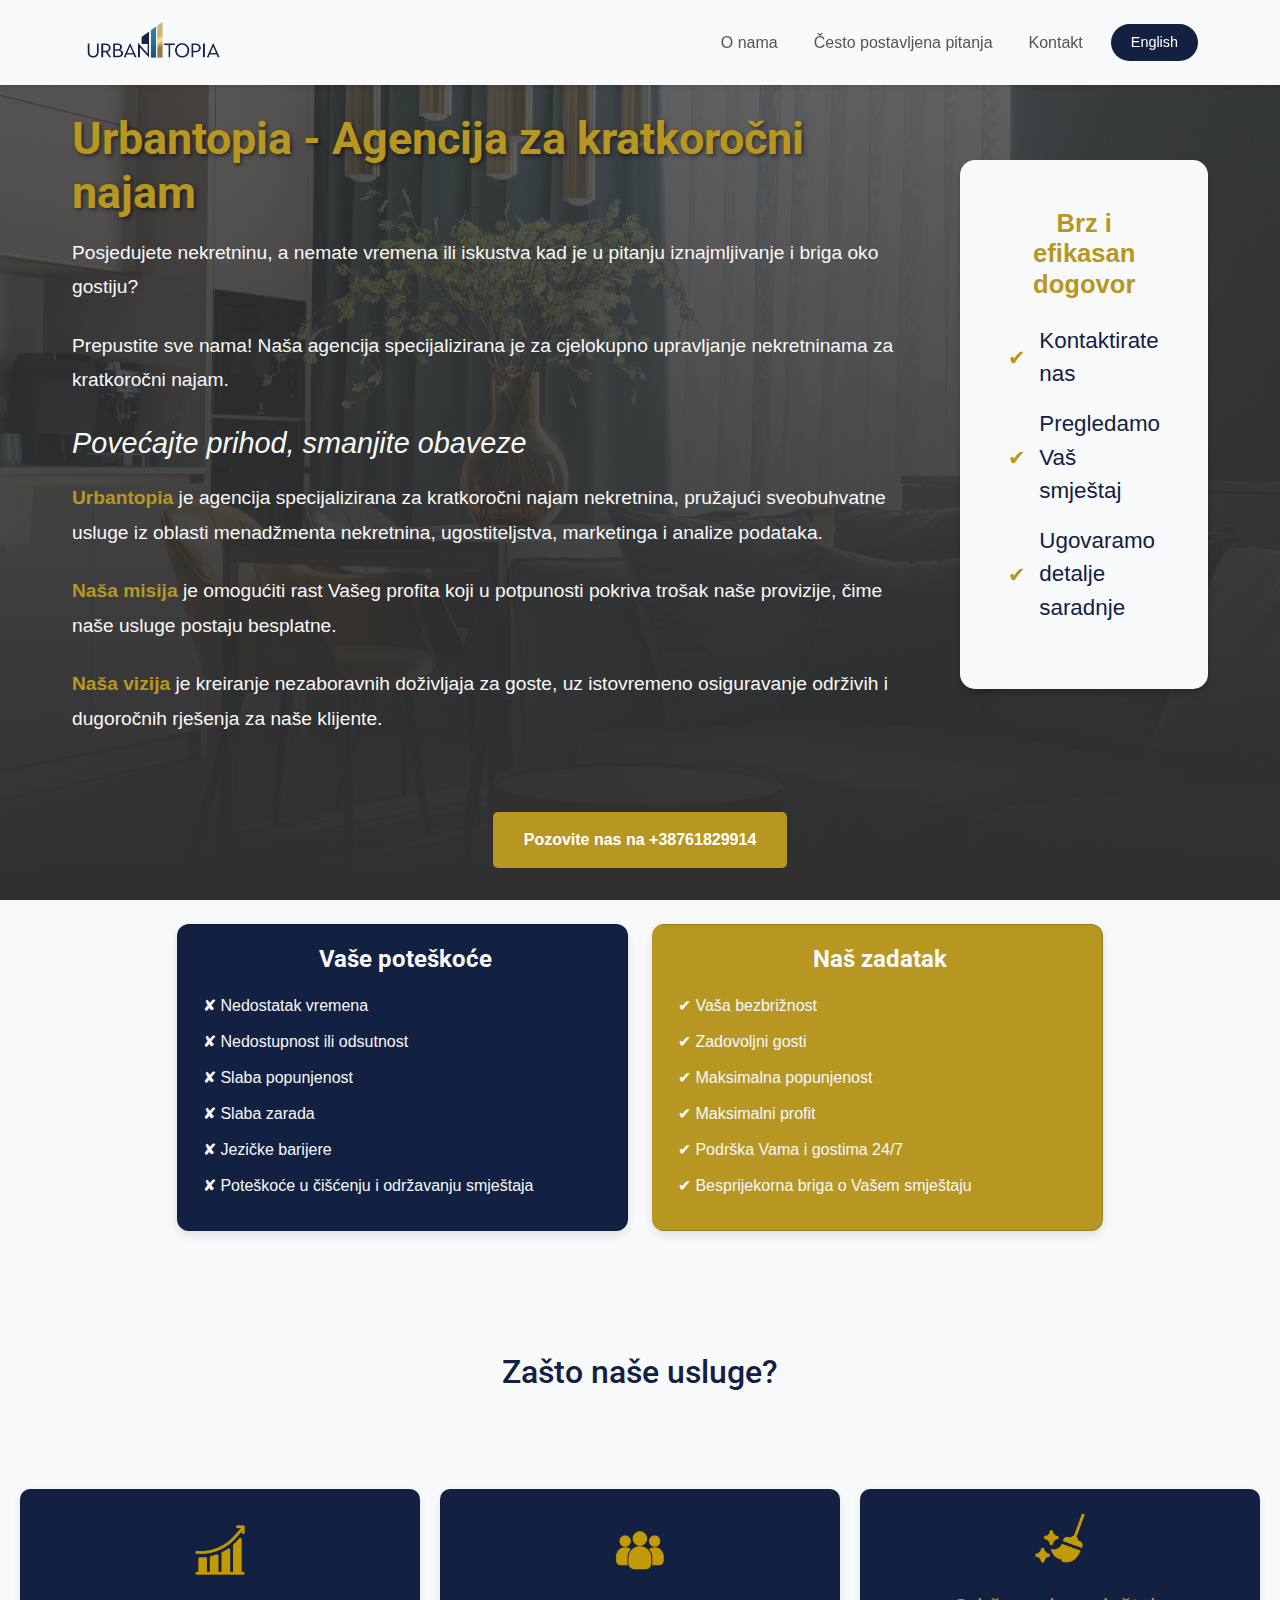
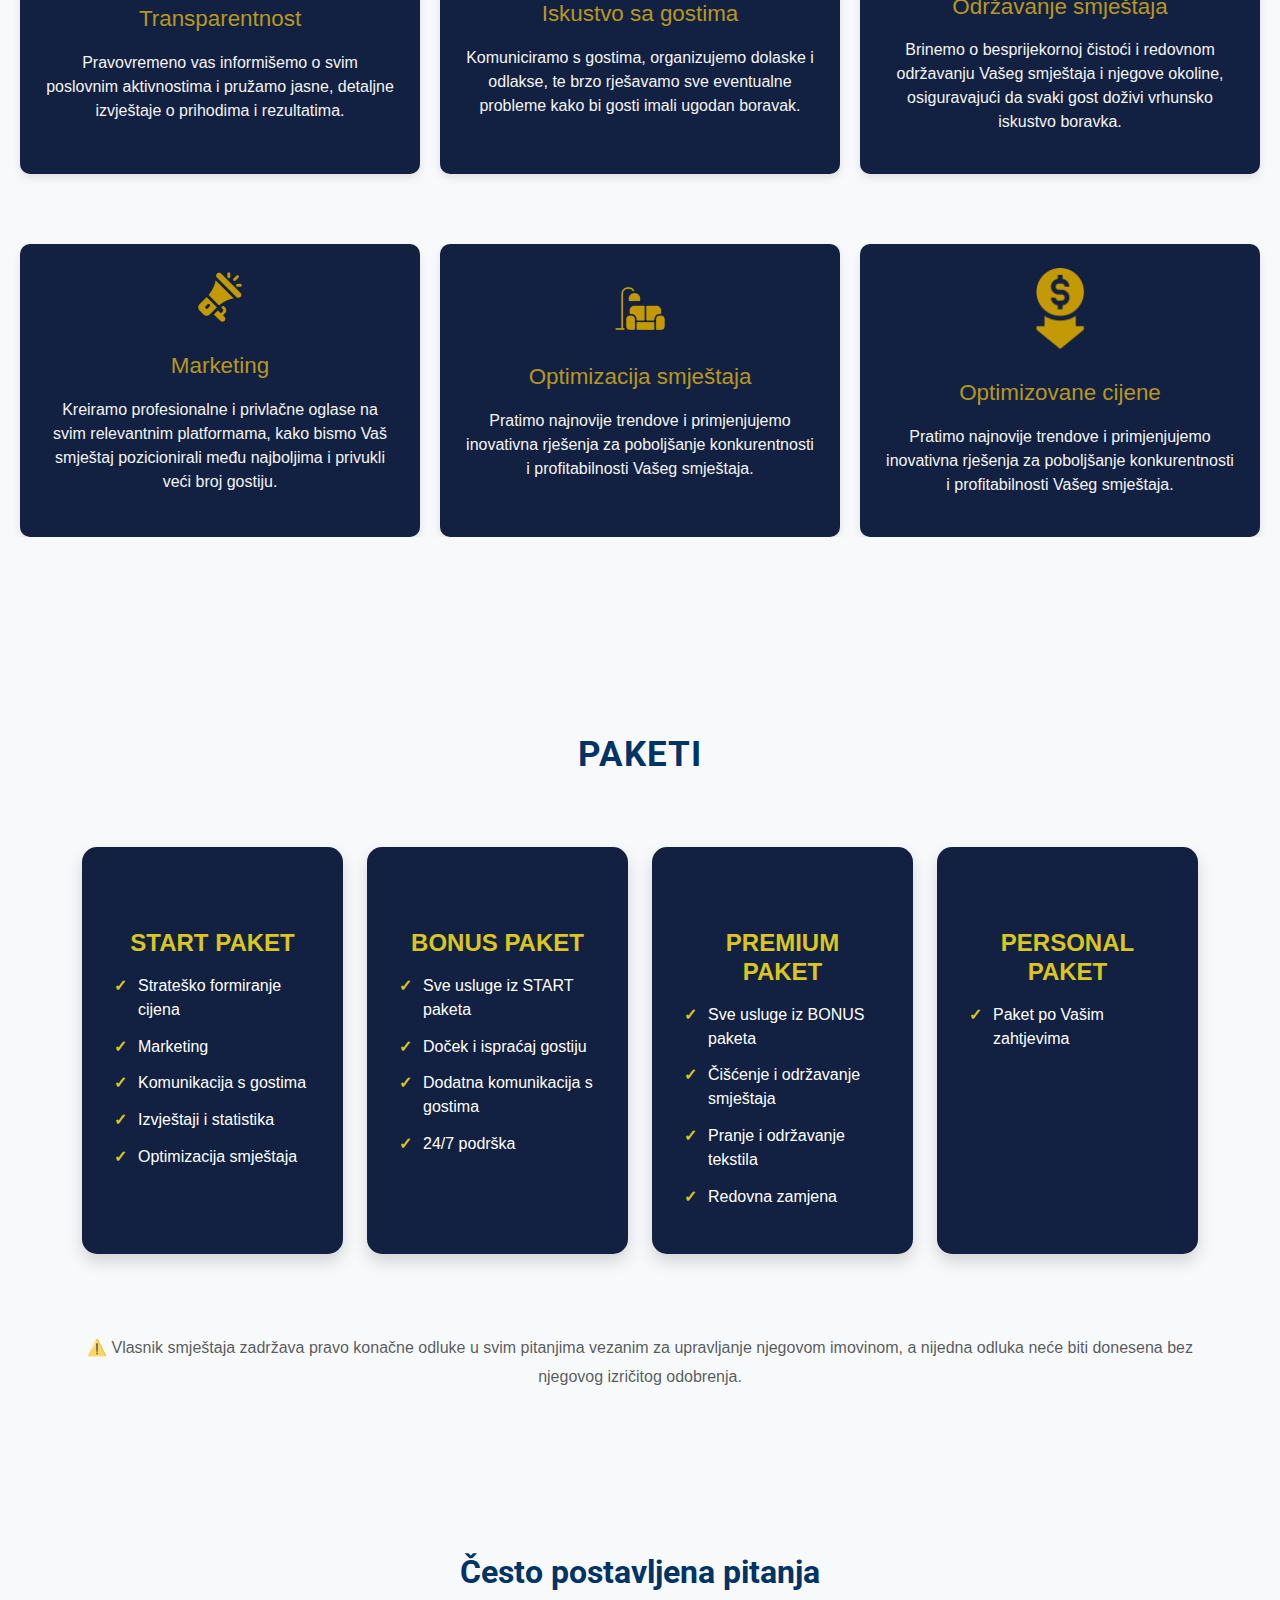
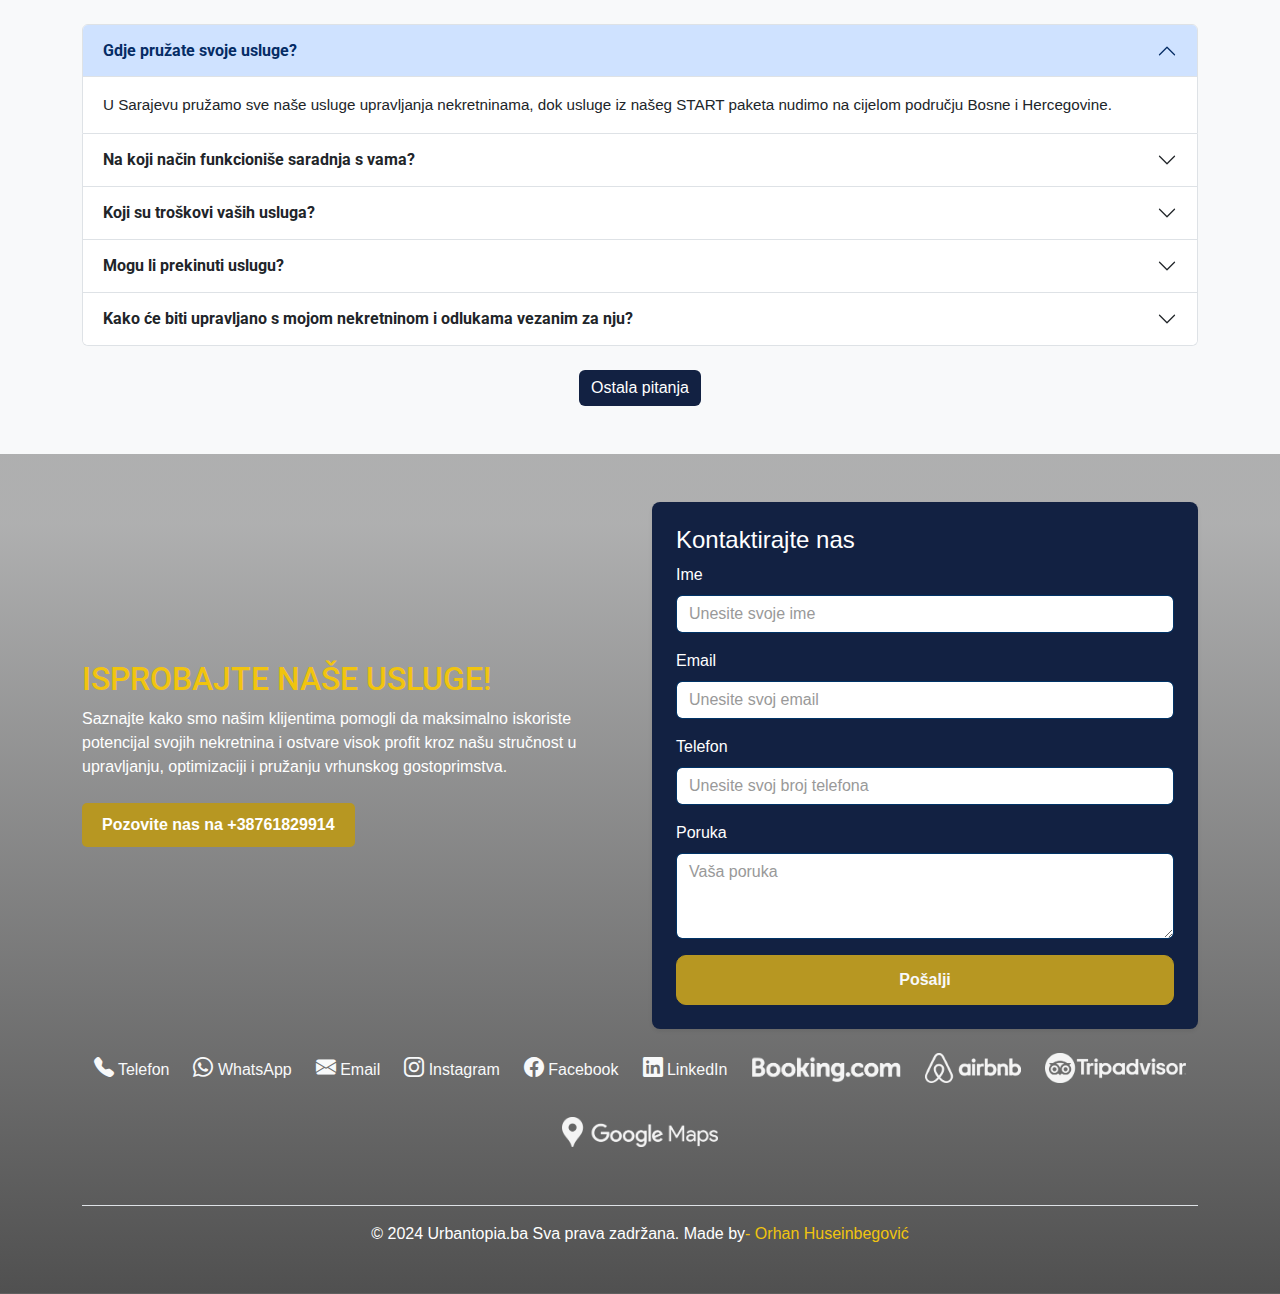
==== commit 8dc72ba3: "Finished website with language toggle fix" ====
--- a/index.html
+++ b/index.html
@@ -1,62 +1,69 @@
 <!DOCTYPE html>
 <html lang="bs">
+
 <head>
   <meta charset="UTF-8">
   <meta name="viewport" content="width=device-width, initial-scale=1.0">
   <title>Urbantopia</title>
   <meta name="description" content="Urbantopia - mi upravljamo vašim nekretninama">
-    <meta name="keywords" content="nekretnine, apartmani, sarajevo, izdavanje apartmana, stan na dan, izdavanje nekretnina">
-    <meta name="author" content="Mak Drljević">
-
-    <link rel="stylesheet" href="https://cdn.jsdelivr.net/npm/bootstrap-icons/font/bootstrap-icons.css">
-    <link rel="icon" type="image/x-icon" href="urbantopia/Urban_Topia_3D_FB_Insta.jpg">
-    <link rel="icon" href="assets/icons/favicon.png" type="image/x-icon">
-
-
-    <!-- Add Google Fonts -->
-    <link href="https://fonts.googleapis.com/css2?family=Roboto:wght@400;700&display=swap" rel="stylesheet">
-    <link href='https://fonts.googleapis.com/css?family=Raleway' rel='stylesheet'>
-
-
-
-    <!-- Open Graph Meta Tags for Social Sharing -->
-    <meta property="og:title" content="Urbantopia">
-    <meta property="og:description" content="Urbantopia vam pomaže da dobijete maksimalno od svoje nekretnine dok se odmarate">
-    <meta property="og:image" content="https://www.urbantopia.ba/ApartmaniMak/assets/urbantopia/Urban_Topia_3D_FB_Insta.jpg">
-    <meta property="og:url" content="https://urbantopia.ba">
-    <meta property="og:type" content="website">
-
-    <script type="application/ld+json">
-        {
-          "@context": "https://schema.org",
-          "@type": "Apartment resselling",
-          "name": "Urbantopia",
-          "url": "https://www.urbantopia.ba",
-          "logo": "https://www.urbantopia.ba/ApartmaniMak/assets/urbantopia/Urban_Topia_3D_FB_Insta.jpg",
-          "sameAs": [
-            "https://www.facebook.com/urbantopia/",
-            "https://www.instagram.com/urbantopia/"
-          ],
-          "contactPoint": {
-            "@type": "ContactPoint",
-            "telephone": "+38761829914",
-            "contactType": "Customer Service"
-          }
-        }
-      </script>
-
-    <!-- Google tag (gtag.js) -->
-    <script async src="https://www.googletagmanager.com/gtag/js?id=G-E1P6V603YQ"></script>
-    <script>
+  <meta name="keywords"
+    content="nekretnine, apartmani, sarajevo, izdavanje apartmana, stan na dan, izdavanje nekretnina">
+  <meta name="author" content="Mak Drljević">
+
+  <link rel="stylesheet" href="https://cdn.jsdelivr.net/npm/bootstrap-icons/font/bootstrap-icons.css">
+  <link rel="icon" type="image/x-icon" href="urbantopia/Urban_Topia_3D_FB_Insta.jpg">
+  <link rel="icon" href="assets/icons/favicon.png" type="image/x-icon">
+
+
+  <!-- Add Google Fonts -->
+  <link href="https://fonts.googleapis.com/css2?family=Roboto:wght@400;700&display=swap" rel="stylesheet">
+  <link href='https://fonts.googleapis.com/css?family=Raleway' rel='stylesheet'>
+
+
+
+  <!-- Open Graph Meta Tags for Social Sharing -->
+  <meta property="og:title" content="Urbantopia">
+  <meta property="og:description"
+    content="Urbantopia vam pomaže da dobijete maksimalno od svoje nekretnine dok se odmarate">
+  <meta property="og:image"
+    content="https://www.urbantopia.ba/ApartmaniMak/assets/urbantopia/Urban_Topia_3D_FB_Insta.jpg">
+  <meta property="og:url" content="https://urbantopia.ba">
+  <meta property="og:type" content="website">
+
+  <script type="application/ld+json">
+    {
+      "@context": "https://schema.org",
+      "@type": "Apartment resselling",
+      "name": "Urbantopia",
+      "url": "https://www.urbantopia.ba",
+      "logo": "https://www.urbantopia.ba/ApartmaniMak/assets/urbantopia/Urban_Topia_3D_FB_Insta.jpg",
+      "sameAs": [
+        "https://www.facebook.com/urbantopia/",
+        "https://www.instagram.com/urbantopia/"
+      ],
+      "contactPoint": {
+        "@type": "ContactPoint",
+        "telephone": "+38761829914",
+        "contactType": "Customer Service"
+      }
+    }
+  </script>
+
+  <!-- Google tag (gtag.js) -->
+  <script async src="https://www.googletagmanager.com/gtag/js?id=G-E1P6V603YQ"></script>
+  <script>
     window.dataLayer = window.dataLayer || [];
-    function gtag(){dataLayer.push(arguments);}
+
+    function gtag() {
+      dataLayer.push(arguments);
+    }
     gtag('js', new Date());
 
     gtag('config', 'G-E1P6V603YQ');
-    </script>
+  </script>
   <link href="https://cdn.jsdelivr.net/npm/bootstrap@5.3.2/dist/css/bootstrap.min.css" rel="stylesheet">
   <style>
-    .text-plava{
+    .text-plava {
       color: #122142;
     }
 
@@ -67,27 +74,32 @@
     }
 
     /* Apply Roboto to h1 and h2 tags */
-    h1, h2 {
+    h1,
+    h2 {
       font-family: 'Roboto', sans-serif;
     }
 
     /* Optional: Adjust font weights and sizes for better style */
     h1 {
       font-weight: 700;
-      font-size: 2.5rem; /* Example size */
+      font-size: 2.5rem;
+      /* Example size */
     }
 
     h2 {
       font-weight: 500;
-      font-size: 2rem; /* Example size */
+      font-size: 2rem;
+      /* Example size */
     }
 
 
 
     /* Navbar */
     .navbar {
-      background-color: #f8f9fa; /* Light gray background */
-      box-shadow: 0px 2px 4px rgba(0, 0, 0, 0.1); /* Subtle shadow */
+      background-color: #f8f9fa;
+      /* Light gray background */
+      box-shadow: 0px 2px 4px rgba(0, 0, 0, 0.1);
+      /* Subtle shadow */
       padding: 10px 0;
     }
 
@@ -98,18 +110,25 @@
 
     /* Adjust logo size */
     .logo-img {
-      height: 55px; /* Increase logo height */
-      max-width: 140px; /* Ensure it doesn't overflow */
-      object-fit: contain; /* Maintain aspect ratio */
-      margin-right: 15px; /* Space between logo and text */
+      height: 55px;
+      /* Increase logo height */
+      max-width: 140px;
+      /* Ensure it doesn't overflow */
+      object-fit: contain;
+      /* Maintain aspect ratio */
+      margin-right: 15px;
+      /* Space between logo and text */
     }
 
     /* Adjust Sarajevo text */
     .logo-text {
-      font-size: 1.6rem; /* Match size with logo */
+      font-size: 1.6rem;
+      /* Match size with logo */
       font-weight: bold;
-      color: #122142; /* Dark gray text color */
-      line-height: 1; /* Align vertically */
+      color: #122142;
+      /* Dark gray text color */
+      line-height: 1;
+      /* Align vertically */
     }
 
     /* Navigation links */
@@ -138,7 +157,8 @@
     /* Mobile adjustments */
     @media (max-width: 768px) {
       .navbar-brand .logo-img {
-        height: 45px; /* Reduce height for smaller screens */
+        height: 45px;
+        /* Reduce height for smaller screens */
       }
 
       .navbar-nav .nav-link {
@@ -157,999 +177,1140 @@
     /*-------------- NAVBAR BUTTON START -----------------*/
 
     /* Centering and styling the button */
-#languageToggle {
-  font-size: 0.9rem; /* Slightly smaller font size for neatness */
-  padding: 8px 20px; /* Adds padding to the button */
-  background-color: #122142; /* Bootstrap primary color */
-  color: white; /* Text color */
-  border: none; /* No border */
-  cursor: pointer; /* Pointer cursor on hover */
-  transition: all 0.3s ease-in-out; /* Smooth transition for hover */
-}
-
-#languageToggle:hover {
-  background-color: #b79722; /* Darker blue on hover */
-  color: #122142; /* Keep text color consistent */
-}
-
-#languageToggle:focus {
-  outline: none; /* Remove focus outline */
-}
-
-/* Center the button with other list items */
-.navbar-nav .nav-item {
-  display: flex;
-  align-items: center;
-}
-
-.navbar-nav .nav-item:last-child {
-  margin-left: 10px; /* Add spacing from other links */
-}
-/*-------------- NAVBAR BUTTON END -----------------*/
+    #languageToggle {
+      font-size: 0.9rem;
+      /* Slightly smaller font size for neatness */
+      padding: 8px 20px;
+      /* Adds padding to the button */
+      background-color: #122142;
+      /* Bootstrap primary color */
+      color: white;
+      /* Text color */
+      border: none;
+      /* No border */
+      cursor: pointer;
+      /* Pointer cursor on hover */
+      transition: all 0.3s ease-in-out;
+      /* Smooth transition for hover */
+    }
+
+    #languageToggle:hover {
+      background-color: #b79722;
+      /* Darker blue on hover */
+      color: #122142;
+      /* Keep text color consistent */
+    }
+
+    #languageToggle:focus {
+      outline: none;
+      /* Remove focus outline */
+    }
+
+    /* Center the button with other list items */
+    .navbar-nav .nav-item {
+      display: flex;
+      align-items: center;
+    }
+
+    .navbar-nav .nav-item:last-child {
+      margin-left: 10px;
+      /* Add spacing from other links */
+    }
+
+    /*-------------- NAVBAR BUTTON END -----------------*/
 
 
 
     /*-------------- HERO SECTION START -----------------*/
-/* General Reset */
-body {
-  font-family: Arial, sans-serif;
-  margin: 0;
-  padding: 0;
-  box-sizing: border-box;
-}
-
-/* Hero Section Styling */
-.hero-section {
-  position: relative;
-  background: url('assets/pictures/bg.png') center center/cover no-repeat;
-  color: #fff;
-  min-height: 100vh;
-  padding-top: 5rem; /* Prevent overlap from navbar */
-  display: flex;
-  align-items: center;
-  justify-content: center;
-}
-
-.hero-overlay {
-  background: linear-gradient(0deg, #505050 0%, rgba(102, 102, 102, 0.50) 91.7%);
-  position: absolute;
-  top: 0;
-  left: 0;
-  width: 100%;
-  height: 100%;
-  z-index: 1;
-}
-
-.hero-content {
-  position: relative;
-  z-index: 2;
-  padding: 2rem;
-  max-width: 1200px; /* Restrict max width for readability */
-  display: flex;
-  flex-direction: column;
-  gap: 2rem;
-  margin: 0 auto;
-}
-
-.hero-title {
-  font-size: 2.8rem;
-  font-weight: 700;
-  color: #b79722; /* Golden for contrast */
-  text-shadow: 2px 2px 4px rgba(0, 0, 0, 0.5);
-  margin-bottom: 1rem;
-}
-
-.hero-slogan {
-  font-size: 1.8rem;
-  margin: 1rem 0;
-  color: #f8f9fa; /* White for softer readability */
-  font-style: italic;
-}
-
-.hero-text {
-  font-size: 1.2rem;
-  line-height: 1.8;
-  color: #f8f9fa;
-  margin-bottom: 1.5rem;
-}
-
-.hero-text b {
-  color: #b79722; /* Highlight key text in gold */
-}
-
-.hero-text[data-lang="bs"] {
-  margin-left: 2rem; /* Slight left adjustment for Bosnian */
-  text-align: left;
-}
-
-.hero-text[data-lang="en"] {
-  text-align: center;
-  margin-left: 0;
-}
-
-/* Steps Section */
-.steps {
-  background: #f8f9fa;
-  border-radius: 15px;
-  padding: 2rem;
-  color: #122142;
-  box-shadow: 0px 4px 6px rgba(0, 0, 0, 0.2);
-  position: relative;
-  margin-top: 2rem;
-}
-
-.steps, .contact-form {
-  max-width: 1000px;  /* Increased max-width for wider sections */
-  margin: 0 auto;     /* Center the content */
-  padding: 20px;      /* Padding inside the container */
-}
-
-.steps h4 {
-  font-size: 1.6rem;
-  font-weight: 700;
-  margin-bottom: 1.5rem;
-  text-align: center;
-  color: #b79722;
-}
-
-.steps ul {
-  list-style: none;
-  padding: 0;
-}
-
-.steps ul li {
-  margin: 1rem 0;
-  font-size: 1.2rem;
-  display: flex;
-  align-items: center;
-}
-
-.steps ul li::before {
-  content: "✔";
-  font-size: 1.3rem;
-  color: #b79722;
-  margin-right: 0.8rem;
-}
-
-.contact-phone {
-  font-size: 1.3rem;
-  font-weight: bold;
-  margin-top: 1.5rem;
-  color: #b79722;
-  text-align: center;
-}
-
-/* Contact Form */
-.contact-form {
-  background: #f8f9fa;
-  border-radius: 15px;
-  padding: 2rem;
-  box-shadow: 0 4px 6px rgba(0, 0, 0, 0.2);
-  margin-top: 2rem;
-  width: 100%;  /* Ensures the form takes full width */
-  max-width: 1000px;  /* Increase max-width for a wider form */
-}
-
-/* Style the "Kontakt us" heading */
-.contact-heading {
-  font-size: 1.8rem;
-  font-weight: bold;
-  color: #003366; /* Dark color for contrast */
-  margin-bottom: 1.5rem;
-  text-align: center;  /* Center the heading */
-}
-
-.contact-form .form-control {
-  border: 2px solid #ccc;
-  border-radius: 8px;
-  padding: 0.8rem;
-  font-size: 1rem;
-  margin-bottom: 1rem;
-  transition: border 0.3s ease;
-  width: 100%;  /* Ensures the form fields take full width */
-  box-sizing: border-box;  /* Includes padding in the width calculation */
-}
-
-.contact-form .form-control:focus {
-  border: 2px solid #003366;
-  outline: none;
-}
-
-.contact-form button {
-  background: #003366;
-  color: #fff;
-  border: none;
-  border-radius: 8px;
-  padding: 0.8rem 1.5rem;
-  font-size: 1rem;
-  font-weight: bold;
-  transition: all 0.3s ease;
-  width: 100%;
-}
-
-.contact-form button:hover {
-  background: #b79722;
-  color: #122142;
-  transform: scale(1.05);
-}
-
-/* Responsive Design */
-@media (max-width: 768px) {
-  .hero-content {
-    text-align: center;
-    gap: 1.5rem;
-  }
-
-  .hero-title {
-    font-size: 2rem;
-  }
-
-  .hero-slogan {
-    font-size: 1.4rem;
-  }
-
-  .hero-text {
-    font-size: 1rem;
-  }
-}
-
-
-/* HERO SECTION START */
-.hero-section {
-  position: relative;
-  background: url('assets/pictures/firstbg.jpg') center center/cover no-repeat;
-  color: #fff;
-  min-height: 100vh;
-  padding-top: 5rem;
-  display: flex;
-  flex-direction: column;
-  justify-content: space-between; /* Space between top content and bottom button */
-}
-
-.hero-overlay {
-  background: linear-gradient(0deg, #505050 0%, rgba(102, 102, 102, 0.50) 91.7%);
-  position: absolute;
-  top: 0;
-  left: 0;
-  width: 100%;
-  height: 100%;
-  z-index: 1;
-}
-
-.hero-content {
-  position: relative;
-  z-index: 2;
-  padding: 2rem;
-  max-width: 1200px;
-  display: flex;
-  flex-direction: column;
-  gap: 2rem;
-  margin: 0 auto;
-}
-
-.hero-call-button-wrapper {
-  position: relative;
-  z-index: 2;
-  text-align: center;
-  margin-top: auto;
-  padding-bottom: 2rem;
-}
-
-.btn-call {
-  background: #b79722;
-  color: #b79722;
-  font-size: 1.2rem;
-  font-weight: bold;
-  padding: 0.8rem 2rem;
-  border-radius: 8px;
-  text-decoration: none;
-  position: relative;
-  transition: all 0.3s ease;
-  display: inline-block;
-}
-
-.btn-call:hover {
-  transform: scale(1.05);
-  background: #b79722;
-}
-
-@media (max-width: 768px) {
-  .hero-call-button-wrapper {
-    padding-bottom: 1rem;
-  }
-}
-
-.herobutton{
-  color: #b79722;
-}
-
-
-
-/*-------------- HERO SECTION END -----------------*/
-
-
-
-   
+    /* General Reset */
+    body {
+      font-family: Arial, sans-serif;
+      margin: 0;
+      padding: 0;
+      box-sizing: border-box;
+    }
+
+    /* Hero Section Styling */
+    .hero-section {
+      position: relative;
+      background: url('assets/pictures/bg.png') center center/cover no-repeat;
+      color: #fff;
+      min-height: 100vh;
+      padding-top: 5rem;
+      /* Prevent overlap from navbar */
+      display: flex;
+      align-items: center;
+      justify-content: center;
+    }
+
+    .hero-overlay {
+      background: linear-gradient(0deg, #303030 0%, rgba(51, 51, 51, 0.75) 100%);
+      position: absolute;
+      top: 0;
+      left: 0;
+      width: 100%;
+      height: 100%;
+      z-index: 1;
+    }
+
+    .hero-content {
+      position: relative;
+      z-index: 2;
+      padding: 2rem;
+      max-width: 1200px;
+      /* Restrict max width for readability */
+      display: flex;
+      flex-direction: column;
+      gap: 2rem;
+      margin: 0 auto;
+    }
+
+    .hero-title {
+      font-size: 2.8rem;
+      font-weight: 700;
+      color: #b79722;
+      /* Golden for contrast */
+      text-shadow: 2px 2px 4px rgba(0, 0, 0, 0.5);
+      margin-bottom: 1rem;
+    }
+
+    .hero-slogan {
+      font-size: 1.8rem;
+      margin: 1rem 0;
+      color: #f8f9fa;
+      /* White for softer readability */
+      font-style: italic;
+    }
+
+    .hero-text {
+      font-size: 1.2rem;
+      line-height: 1.8;
+      color: #f8f9fa;
+      margin-bottom: 1.5rem;
+    }
+
+    .hero-text b {
+      color: #b79722;
+      /* Highlight key text in gold */
+    }
+
+    .hero-text[data-lang="bs"] {
+      margin-left: 2rem;
+      /* Slight left adjustment for Bosnian */
+      text-align: left;
+    }
+
+    .hero-text[data-lang="en"] {
+      text-align: center;
+      margin-left: 0;
+    }
+
+    /* Steps Section */
+    .steps {
+      background: #f8f9fa;
+      border-radius: 15px;
+      padding: 2rem;
+      color: #122142;
+      box-shadow: 0px 4px 6px rgba(0, 0, 0, 0.2);
+      position: relative;
+      margin-top: 2rem;
+      max-width: 1000px;
+      margin: 0 auto;
+    }
+
+    .steps,
+    .contact-form {
+      max-width: 1000px;
+      /* Increased max-width for wider sections */
+      margin: 0 auto;
+      /* Center the content */
+      padding: 20px;
+      /* Padding inside the container */
+    }
+
+    .steps h4 {
+      font-size: 1.6rem;
+      font-weight: 700;
+      margin-bottom: 1.5rem;
+      text-align: center;
+      color: #b79722;
+    }
+
+    .steps ul {
+      list-style: none;
+      padding: 0;
+      margin: auto;
+    }
+
+    .steps ul li {
+      margin: 1rem 0;
+      font-size: 1.2rem;
+      display: flex;
+      align-items: center;
+    }
+
+    .steps ul li::before {
+      content: "✔";
+      font-size: 1.3rem;
+      color: #b79722;
+      margin-right: 0.8rem;
+    }
+
+    .contact-phone {
+      font-size: 1.3rem;
+      font-weight: bold;
+      margin-top: 1.5rem;
+      color: #b79722;
+      text-align: center;
+    }
+
+    /* Contact Form 
+    .contact-form {
+      background: #f8f9fa;
+      border-radius: 15px;
+      padding: 2rem;
+      box-shadow: 0 4px 6px rgba(0, 0, 0, 0.2);
+      margin-top: 2rem;
+      width: 100%;
+      max-width: 1000px;
+    }
+    */
+
+    /* Style the "Kontakt us" heading */
+    .contact-heading {
+      font-size: 1.8rem;
+      font-weight: bold;
+      color: #003366;
+      /* Dark color for contrast */
+      margin-bottom: 1.5rem;
+      text-align: center;
+      /* Center the heading */
+    }
+
+    .contact-form .form-control {
+      border: 2px solid #ccc;
+      border-radius: 8px;
+      padding: 0.8rem;
+      font-size: 1rem;
+      margin-bottom: 1rem;
+      transition: border 0.3s ease;
+      width: 100%;
+      /* Ensures the form fields take full width */
+      box-sizing: border-box;
+      /* Includes padding in the width calculation */
+    }
+
+    .contact-form .form-control:focus {
+      border: 2px solid #003366;
+      outline: none;
+    }
+
+    .contact-form button {
+      background: #003366;
+      color: #fff;
+      border: none;
+      border-radius: 8px;
+      padding: 0.8rem 1.5rem;
+      font-size: 1rem;
+      font-weight: bold;
+      transition: all 0.3s ease;
+      width: 100%;
+    }
+
+    .contact-form button:hover {
+      background: #b79722;
+      color: #122142;
+      transform: scale(1.05);
+    }
+
+    @media (min-width: 1024px) {
+      .steps {
+        max-width: 800px;
+        padding: 3rem;
+      }
+
+      .steps ul li {
+        font-size: 1.4rem;
+      }
+    }
+
+    /* Responsive Design */
+    @media (max-width: 768px) {
+      .hero-content {
+        text-align: center;
+        gap: 1.5rem;
+      }
+
+      .hero-title {
+        font-size: 2rem;
+      }
+
+      .hero-slogan {
+        font-size: 1.4rem;
+      }
+
+      .hero-text {
+        font-size: 1rem;
+      }
+    }
+
+
+    /* HERO SECTION START */
+    .hero-section {
+      position: relative;
+      background: url('assets/pictures/firstbg.jpg') center center/cover no-repeat;
+      color: #fff;
+      min-height: 100vh;
+      padding-top: 5rem;
+      display: flex;
+      flex-direction: column;
+      justify-content: space-between;
+      /* Space between top content and bottom button */
+    }
+
+
+
+    .hero-content {
+      position: relative;
+      z-index: 2;
+      padding: 2rem;
+      max-width: 1200px;
+      display: flex;
+      flex-direction: column;
+      gap: 2rem;
+      margin: 0 auto;
+    }
+
+    .hero-call-button-wrapper {
+      position: relative;
+      z-index: 2;
+      text-align: center;
+      margin-top: auto;
+      padding-bottom: 2rem;
+    }
+
+    .btn-call {
+      background: #b79722;
+      color: #b79722;
+      font-size: 1.2rem;
+      font-weight: bold;
+      padding: 0.8rem 2rem;
+      border-radius: 8px;
+      text-decoration: none;
+      position: relative;
+      transition: all 0.3s ease;
+      display: inline-block;
+    }
+
+    .btn-call:hover {
+      transform: scale(1.05);
+      background: #b79722;
+    }
+
+    @media (max-width: 768px) {
+      .hero-call-button-wrapper {
+        padding-bottom: 1rem;
+      }
+    }
+
+    .herobutton {
+      color: #b79722;
+    }
+
+
+
+    /*-------------- HERO SECTION END -----------------*/
+
+
+
+
 
     .bg-light {
-        background-color: #f8f9fa !important; /* Lagana siva */
+      background-color: #f8f9fa !important;
+      /* Lagana siva */
     }
 
     .bg-dark {
-        background-color: #122142 !important; /* Tamno plava */
+      background-color: #122142 !important;
+      /* Tamno plava */
     }
 
     /*---------------- PACKAGES SECTION START --------------------- */
 
-.packages {
-  background-color: #f8f9fa; /* White background for the section */
-}
-
-.packages h2 {
-  font-weight: bold;
-  color: #003366; /* Dark blue color */
-  font-size: 2.2rem;
-  margin-bottom: 1.5rem;
-  text-transform: uppercase;
-  letter-spacing: 1px;
-}
-
-.card {
-  background-color: #122142; /* Dark blue for the cards */
-  border-radius: 15px;
-  transition: transform 0.3s ease, box-shadow 0.3s ease, background-color 0.3s ease;
-  color: #f8f9fa;
-  box-shadow: 0 4px 10px rgba(0, 0, 0, 0.2);
-  overflow: hidden;
-}
-
-.card:hover {
-  transform: scale(1.05);
-  box-shadow: 0 10px 30px rgba(0, 0, 0, 0.3);
-}
-
-.card-body {
-  padding: 2rem;
-}
-
-.card h4 {
-  font-weight: bold;
-  font-size: 1.5rem;
-  color: #dbc621; /* Gold for titles */
-  margin-bottom: 1rem;
-  text-transform: uppercase;
-  transition: color 0.3s ease;
-}
-
-.card h4:hover {
-  color: #ffffff; /* White on hover */
-}
-
-.card ul {
-  padding-left: 0;
-  list-style: none;
-  margin: 0;
-}
-
-.card ul li {
-  font-size: 1rem;
-  margin-bottom: 0.8rem;
-  position: relative;
-  padding-left: 1.5rem;
-  color: #ffffff;
-}
-
-.card ul li::before {
-  content: "\2713"; /* Checkmark icon */
-  color: #dbc621; /* Gold color */
-  font-weight: bold;
-  position: absolute;
-  left: 0;
-}
-
-.text-muted {
-  font-size: 1rem;
-  line-height: 1.8;
-  color: #6c757d;
-  margin-top: 2rem;
-}
-
-/* Responsive adjustments */
-@media (max-width: 992px) {
-  .card {
-    margin-bottom: 1.5rem;
-  }
-}
-
-@media (max-width: 576px) {
-  .card-body {
-    padding: 1.5rem;
-  }
-
-  .card h4 {
-    font-size: 1.3rem;
-  }
-
-  .card ul li {
-    font-size: 0.95rem;
-  }
-
-  .text-muted {
-    font-size: 0.9rem;
-  }
-}
-
-/*---------------- PACKAGES SECTION END --------------------- */
-
-
-
-
-/*---------------- QUESTIONS SECTION START --------------------- */
+    .packages {
+      background-color: #f8f9fa;
+      /* White background for the section */
+    }
+
+    .packages h2 {
+      font-weight: bold;
+      color: #003366;
+      /* Dark blue color */
+      font-size: 2.2rem;
+      margin-bottom: 1.5rem;
+      text-transform: uppercase;
+      letter-spacing: 1px;
+    }
+
+    .card {
+      background-color: #122142;
+      /* Dark blue for the cards */
+      border-radius: 15px;
+      transition: transform 0.3s ease, box-shadow 0.3s ease, background-color 0.3s ease;
+      color: #f8f9fa;
+      box-shadow: 0 4px 10px rgba(0, 0, 0, 0.2);
+      overflow: hidden;
+    }
+
+    .card:hover {
+      transform: scale(1.05);
+      box-shadow: 0 10px 30px rgba(0, 0, 0, 0.3);
+    }
+
+    .card-body {
+      padding: 2rem;
+    }
+
+    .card h4 {
+      font-weight: bold;
+      font-size: 1.5rem;
+      color: #dbc621;
+      /* Gold for titles */
+      margin-bottom: 1rem;
+      text-transform: uppercase;
+      transition: color 0.3s ease;
+    }
+
+    .card h4:hover {
+      color: #ffffff;
+      /* White on hover */
+    }
+
+    .card ul {
+      padding-left: 0;
+      list-style: none;
+      margin: 0;
+    }
+
+    .card ul li {
+      font-size: 1rem;
+      margin-bottom: 0.8rem;
+      position: relative;
+      padding-left: 1.5rem;
+      color: #ffffff;
+    }
+
+    .card ul li::before {
+      content: "\2713";
+      /* Checkmark icon */
+      color: #dbc621;
+      /* Gold color */
+      font-weight: bold;
+      position: absolute;
+      left: 0;
+    }
+
+    .text-muted {
+      font-size: 1rem;
+      line-height: 1.8;
+      color: #6c757d;
+      margin-top: 2rem;
+    }
+
+    /* Responsive adjustments */
+    @media (max-width: 992px) {
+      .card {
+        margin-bottom: 1.5rem;
+      }
+    }
+
+    @media (max-width: 576px) {
+      .card-body {
+        padding: 1.5rem;
+      }
+
+      .card h4 {
+        font-size: 1.3rem;
+      }
+
+      .card ul li {
+        font-size: 0.95rem;
+      }
+
+      .text-muted {
+        font-size: 0.9rem;
+      }
+    }
+
+    /*---------------- PACKAGES SECTION END --------------------- */
+
+
+
+
+    /*---------------- QUESTIONS SECTION START --------------------- */
 
     .faq h2 {
-    font-weight: bold;
-    color: #003366; /* Tamno plava */
+      font-weight: bold;
+      color: #003366;
+      /* Tamno plava */
     }
 
     .accordion-button {
-    font-weight: bold;
+      font-weight: bold;
     }
 
     .accordion-body {
-    font-size: 0.95rem;
-    line-height: 1.6;
+      font-size: 0.95rem;
+      line-height: 1.6;
     }
 
     .btn-primary {
-    background-color: #122142; /* Tamno plava */
-    border: none;
+      background-color: #122142;
+      /* Tamno plava */
+      border: none;
     }
 
     .btn-primary:hover {
-    background-color: #00509E; /* Svjetlija plava */
-    }
-
-/*---------------- QUESTIONS SECTION END --------------------- */
-
-
-/*---------------- FOOTER SECTION START --------------------- */
-.footer-section {
-  background: linear-gradient(0deg, #505050 0%, rgba(102, 102, 102, 0.50) 91.7%),
-    url('https://images.pexels.com/photos/189333/pexels-photo-189333.jpeg'); /* URL pozadinske slike */
-  background-size: cover; /* Pokriva cijeli footer */
-  background-position: center; /* Fokusira sliku na sredinu */
-  background-repeat: no-repeat; /* Onemogućava ponavljanje slike */
-  color: #ffffff; /* Bijela boja za tekst radi kontrasta */
-}
-
-.footer-section h2, 
-.footer-section h4 {
-  color: #f1c40f;
-}
-
-
-.footer-section a {
-  color: #f1c40f;
-  text-decoration: none;
-}
-
-.footer-section a:hover {
-  text-decoration: underline;
-}
-
-.partner-logos img {
-  width: auto;
-  height: 80px;
-  transition: transform 0.3s ease;
-}
-
-.partner-logos img:hover {
-  transform: scale(1.1);
-}
-
-/* Unikatna forma */
-.unique-contact-form {
-  background-color: #122142;
-  border-radius: 8px;
-  color: #ffffff;
-  padding: 20px;
-}
-
-.unique-contact-form h4 {
-  color: #ffffff;
-}
-
-.unique-contact-form input,
-.unique-contact-form textarea {
-  border: 1px solid #003366;
-  color: #003366;
-}
-
-.unique-contact-form input::placeholder,
-.unique-contact-form textarea::placeholder {
-  color: #999999;
-}
-
-/* Unikatno dugme */
-.unique-submit-btn {
-  background-color: #b79722;
-  color: #f8f9fa;
-  border: 1px solid #b79722;
-  font-weight: bold;
-  transition: background-color 0.3s ease, color 0.3s ease;
-  border-radius: 10px;
-  height: 50px;
-}
-
-.unique-submit-btn:hover {
-  background-color: #f1c40f;
-  color: #f8f9fa;
-}
-
-/* Kontakt info */
-.contact-info a {
-  color: #003366;
-  display: flex;
-  align-items: center;
-  gap: 8px;
-  font-size: 14px;
-}
-
-.contact-info i {
-  font-size: 18px;
-}
-
-.contact-info a:hover {
-  text-decoration: underline;
-}
-
-/* Copyright */
-footer .border-top {
-  border-color: rgba(255, 255, 255, 0.2);
-}
-
-/*---------------- FOOTER SECTION END --------------------- */
-
-
-
-/*---------------------- SERVICES SECTION START ----------------------- */
-        
-.service-card {
-            background-color: #122142; /* Dark blue background for cards */
-            border-radius: 8px;
-            box-shadow: 0 4px 8px rgba(0, 0, 0, 0.1);
-            color: #fff;
-            padding: 20px;
-            transition: transform 0.3s ease, box-shadow 0.3s ease, background-color 0.3s ease, color 0.3s ease; /* Smooth hover effect */
-            flex: 0 0 auto; /* Prevent cards from stretching */
-            margin-bottom: 20px; /* Spacing between cards */
-            height: 300px; /* Increased height for mobile */
-            width: 100%; /* Full width of the container */
-            scroll-snap-align: center; /* Ensure each card snaps to the center */
-        }
-
-        /* Hover effect */
-        .service-card:hover {
-            background-color: #f8f9fa; /* Dirty white background on hover */
-            color: #b79722; /* Golden text color on hover */
-            transform: translateY(-5px); /* Card lifts up slightly on hover */
-            box-shadow: 0 6px 15px rgba(0, 0, 0, 0.15); /* Stronger shadow on hover */
-        }
-
-        /* Title inside service cards */
-        .service-card h4 {
-            color: #b79722; /* Gold color for titles */
-            font-size: 1.25rem;
-            font-weight: bold;
-            margin-top: 15px;
-            margin-bottom: 10px;
-        }
-
-        /* Carousel Container */
-        .services-carousel-container {
-            position: relative; /* To position the buttons */
-            overflow: hidden;
-            width: 100%;
-        }
-
-        /* Adjusting carousel to show one card at a time */
-        .services-carousel {
-            display: flex;
-            overflow-x: auto;
-            gap: 0; /* No space between cards */
-            padding: 10px;
-            background-color: #f8f9fa;
-            justify-content: flex-start;
-            scroll-snap-type: x mandatory;
-            -webkit-overflow-scrolling: touch; /* Smooth scrolling on mobile */
-            box-sizing: border-box; /* Prevent overflow */
-            width: 100%;
-            margin: 0;
-        }
-
-        /* Hide scrollbar */
-        .services-carousel::-webkit-scrollbar {
-            display: none;
-        }
-
-        /* Service Card Image */
-        .service-card img {
-            max-width: 60px;
-            height: auto;
-            margin-bottom: 15px;
-        }
-
-        /* Services Section */
-        .services-section {
-            background-color: #f8f9fa;
-            padding: 50px 0;
-            overflow-x: hidden;
-        }
-
-        .services-section h2 {
-            color: #122142;
-            font-size: 2.5rem;
-            font-weight: bold;
-            margin-bottom: 30px;
-            text-align: center;
-        }
-
-        /* Left and Right Scroll Buttons */
-        .carousel-btn {
-            position: absolute;
-            top: 50%;
-            transform: translateY(-50%);
-            background-color: #b79722; /* Golden background */
-            color: #f8f9fa;
-            border: none;
-            padding: 10px 15px;
-            font-size: 1.5rem;
-            cursor: pointer;
-            border-radius: 50%;
-            box-shadow: 0 4px 8px rgba(0, 0, 0, 0.1);
-            z-index: 1;
-            transition: background-color 0.3s ease, box-shadow 0.3s ease;
-        }
-
-        .carousel-btn:hover {
-            background-color: #a67c1f; /* Darker golden on hover */
-            box-shadow: 0 6px 15px rgba(0, 0, 0, 0.15);
-        }
-
-        /* Position the left button */
-        .left-btn {
-            left: 10px;
-        }
-
-        /* Position the right button */
-        .right-btn {
-            right: 10px;
-        }
-
-        /* Make sure buttons only appear on mobile */
-        @media (max-width: 768px) {
-            .carousel-btn {
-                display: block; /* Show buttons on mobile only */
-            }
-
-            /* Adjust button size and position */
-            .carousel-btn {
-                padding: 12px 20px;
-                font-size: 1.25rem;
-            }
-
-            /* Adjust card width and height for mobile */
-            .service-card {
-                width: 100vw; /* Full width of the viewport */
-                height: 350px; /* Taller cards */
-                margin-right: 0; /* Remove margin between cards */
-            }
-
-            /* Avoid overlapping the carousel */
-            .services-carousel-container {
-                margin-left: 40px; /* Provide space for the left button */
-                margin-right: 40px; /* Provide space for the right button */
-            }
-        }
-
-        /* For larger screens, use grid layout instead */
-        @media (min-width: 768px) {
-            .services-carousel {
-                display: grid;
-                grid-template-columns: repeat(3, 1fr);
-                gap: 20px;
-            }
-
-            .service-card {
-                flex: none;
-                scroll-snap-align: none;
-            }
-
-            /* Hide scroll buttons on desktop */
-            .carousel-btn {
-                display: none;
-            }
-        }
-
-        /*---------------------- SERVICES SECTION END ----------------------- */
-
-
-        /*---------------------- BUTTON HERO SECTION START ----------------------- */
-        /* Center the button below all elements */
-.text-center {
-  display: flex;
-  justify-content: center;
-  align-items: center;
-  margin-top: 50px;
-}
-
-/* Style for the phone call button */
-.btn-call {
-  background-color: #b79722; /* Dark blue color */
-  color: white; /* White text */
-  padding: 15px 30px; /* Add padding for better button size */
-  font-size: 16px; /* Adjust font size */
-  border-radius: 5px; /* Rounded corners */
-  text-decoration: none; /* Remove underline */
-  transition: background-color 0.3s ease, transform 0.3s ease; /* Smooth transition */
-}
-
-/* Hover effect for the button */
-.btn-call:hover {
-  background-color: #122142; /* Darker shade of the button on hover */
-  color: #f8f9fa;
-  transform: translateY(-5px); /* Slightly lift the button */
-}
-
-/* Focus effect for accessibility */
-.btn-call:focus {
-  outline: none;
-  box-shadow: 0 0 0 3px rgba(18, 33, 66, 0.5);
-}
-        /*---------------------- BUTTON HERO SECTION END ----------------------- */
-
-
-        /*-----------------------CHALLENGES SECTION ----------------------- */
-        /* General styling for both boxes */
-.challenge-box, .task-box {
-  transition: transform 0.3s ease, box-shadow 0.3s ease;
-  background-color: #ffffff; /* White background for both */
-}
-
-.challenge-box:hover, .task-box:hover {
-  transform: translateY(-10px);
-  box-shadow: 0 4px 15px rgba(0, 0, 0, 0.2); /* More pronounced shadow */
-}
-
-/* Styling for "Vaše poteškoće" */
-.challenge-box {
-  background-color: #f8f9fa; /* Light gray background */
-  border: 1px solid #ddd;
-}
-
-.challenge-box h3 {
-  color: #dc3545; /* Red for emphasis */
-}
-
-.challenge-box li {
-  position: relative;
-  font-size: 1rem;
-  padding-left: 2rem;
-  color: #6c757d; /* Muted gray text */
-}
-
-.challenge-box li::before {
-  content: "\2716"; /* X symbol */
-  position: absolute;
-  left: 0;
-  font-size: 1.5rem;
-  color: #dc3545; /* Red icon for challenges */
-}
-
-/* Styling for "Naš zadatak" */
-.task-box {
-  background-color: #122142; /* Blue background */
-  border: 1px solid #0056b3;
-}
-
-.task-box h3 {
-  color: #ffffff; /* Green for success */
-}
-
-.task-box li {
-  position: relative;
-  font-size: 1rem;
-  padding-left: 2rem;
-  color: #ffffff; /* White text */
-}
-
-.task-box li::before {
-  content: "\2714"; /* Checkmark symbol */
-  position: absolute;
-  left: 0;
-  font-size: 1.5rem;
-  color: #28a745; /* Green icon for tasks */
-}
-
-/* Responsive layout */
-@media (max-width: 768px) {
-  .challenges-and-tasks .row {
-    flex-direction: column;
-  }
-
-  .challenge-box, .task-box {
-    margin-bottom: 20px;
-  }
-}
-/*-----------------------CHALLENGES SECTION END----------------------- */
-
-
-/* Sprečavanje horizontalnog prelijevanja */
-body, html {
-  margin: 0;
-  padding: 0;
-  overflow-x: hidden;
-}
-
-/* Osiguravanje elemenata da ne prelaze okvir */
-*, *::before, *::after {
-  box-sizing: border-box;
-}
-
-/* Specifična ispravka za hero sekciju */
-.hero-section {
-  overflow: hidden;
-}
-
-/* Sprečavanje širine većih elemenata */
-.steps, .contact-form {
-  box-sizing: border-box;
-}
-
-/* Scoped styles for the unique-section */
-.unique-section .container {
-    max-width: 1200px;
-    margin: 0 auto;
-    padding: 20px;
-}
-
-.unique-section .row {
-    justify-content: center;
-    background-color: #f8f9fa;
-}
-
-.unique-section .card {
-    border-radius: 12px;
-    padding: 20px;
-    box-shadow: 0 4px 10px rgba(0, 0, 0, 0.1);
-    text-align: center;
-    min-height: 300px;
-}
-
-.unique-section .red-card {
-    background-color: #122142;
-    border-left: 6px solid #122142;
-}
-
-.unique-section .blue-card {
-    background-color: #b79722;
-    border-left: 6px solid #b79722;
-}
-
-.unique-section .card h2 {
-    font-size: 1.5rem;
-    font-weight: bold;
-    margin-bottom: 20px;
-}
-
-.unique-section .icon {
-    font-size: 1.2rem;
-    margin-right: 8px;
-}
-
-.unique-section .paragraph {
-    margin-bottom: 12px;
-    font-size: 1rem;
-    font-weight: 500;
-    display: flex;
-    align-items: center;
-    justify-content: flex-start;
-}
-
-.unique-section .paragraph.red {
-    color: #f8f9fa;
-}
-
-.unique-section .paragraph.green {
-    color: #f8f9fa;
-}
-
-@media (max-width: 768px) {
+      background-color: #00509E;
+      /* Svjetlija plava */
+    }
+
+    /*---------------- QUESTIONS SECTION END --------------------- */
+
+
+    /*---------------- FOOTER SECTION START --------------------- */
+    .footer-section {
+      background: linear-gradient(0deg, #505050 0%, rgba(102, 102, 102, 0.50) 91.7%),
+        url('https://images.pexels.com/photos/189333/pexels-photo-189333.jpeg');
+      background-size: cover;
+      background-position: center;
+      background-repeat: no-repeat;
+      color: #ffffff;
+    }
+
+    .footer-section h2,
+    .footer-section h4 {
+      color: #f1c40f;
+    }
+
+    .footer-section a {
+      color: #f1c40f;
+      text-decoration: none;
+    }
+
+    .footer-section a:hover {
+      text-decoration: underline;
+    }
+
+    .footer-section p {
+      color: #ffffff;
+      /* Default paragraph color */
+      transition: color 0.3s ease;
+      /* Smooth transition */
+    }
+
+    /* Call Us button */
+    .footer-section .btn {
+      background-color: #b79722;
+      color: #ffffff;
+      border: none;
+      padding: 10px 20px;
+      border-radius: 5px;
+      font-weight: bold;
+      text-align: center;
+      display: inline-block;
+      text-decoration: none;
+      margin-bottom: 20px;
+    }
+
+    .footer-section .btn:hover {
+      background-color: #122142;
+    }
+
+    /* Partner logos */
+    .partner-logos {
+      display: flex;
+      gap: 20px;
+      justify-content: flex-start;
+      align-items: center;
+    }
+
+    .partner-logos img {
+      height: auto;
+      width: 8.5rem;
+      transition: transform 0.3s ease;
+    }
+
+    .partner-logo {
+      height: 30px;
+      /* Set height for small icons */
+      width: auto;
+      /* Maintain aspect ratio */
+      object-fit: contain;
+      vertical-align: middle;
+    }
+
+    .text-light i {
+      font-size: 20px;
+      /* Ensure consistent icon size */
+    }
+
+    .row.align-items-center .gap-4>* {
+      margin-bottom: 10px;
+      /* Space out items for smaller screens */
+    }
+
+
+    .partner-logos img:hover {
+      transform: scale(1.1);
+    }
+
+    /* Unikatna forma */
+    .unique-contact-form {
+      background-color: #122142;
+      border-radius: 8px;
+      color: #ffffff;
+      padding: 20px;
+    }
+
+    .unique-contact-form h4 {
+      color: #ffffff;
+    }
+
+    .unique-contact-form input,
+    .unique-contact-form textarea {
+      border: 1px solid #003366;
+      color: #003366;
+    }
+
+    .unique-contact-form input::placeholder,
+    .unique-contact-form textarea::placeholder {
+      color: #999999;
+    }
+
+    /* Unikatno dugme */
+    .unique-submit-btn {
+      background-color: #b79722;
+      color: #f8f9fa;
+      border: 1px solid #b79722;
+      font-weight: bold;
+      transition: background-color 0.3s ease, color 0.3s ease;
+      border-radius: 10px;
+      height: 50px;
+    }
+
+    .unique-submit-btn:hover {
+      background-color: #f1c40f;
+      color: #f8f9fa;
+    }
+
+
+    /*---------------- FOOTER SECTION END --------------------- */
+
+    /*---------------- SERVICES SECTION START --------------------- */
+    /* General Section Styling */
+    .services-section {
+      padding: 50px 20px;
+    }
+
+    .services-section h2 {
+      color: #122142;
+      font-size: 2rem;
+    }
+
+    /* Carousel Container */
+    .services-carousel-container {
+      overflow: hidden;
+      width: 100%;
+    }
+
+    .services-carousel {
+      display: grid;
+      grid-template-columns: repeat(3, 1fr);
+      /* 3 columns */
+      gap: 20px;
+      transition: transform 0.3s ease-in-out;
+    }
+
+    /* Ensure Consistent Card Height */
+    .service-card {
+      display: flex;
+      flex-direction: column;
+      align-items: center;
+      justify-content: flex-start;
+      /* Align content to the top */
+      background-color: #122142;
+      border-radius: 10px;
+      padding: 20px;
+      box-shadow: 0 4px 8px rgba(0, 0, 0, 0.1);
+      text-align: center;
+      transition: transform 0.3s ease, box-shadow 0.3s ease;
+      height: auto;
+      /* Set a fixed height for all cards */
+      overflow: hidden;
+      /* Prevent overflow of content */
+    }
+
+    .service-card:hover {
+      transform: translateY(-5px);
+      background-color: #f4f4f4;
+      box-shadow: 0 8px 15px rgba(0, 0, 0, 0.2);
+    }
+
+    /* Change color on hover */
+    .service-card:hover p {
+      color: #122142;
+      /* Change this to any color you prefer */
+    }
+
+    .service-card img {
+      margin-bottom: 15px;
+      width: 50px;
+      height: auto;
+    }
+
+    .service-card h4 {
+      margin-top: 15px;
+      font-size: 1.4rem;
+      color: #b79722;
+    }
+
+
+    .service-card p {
+      font-size: 1rem;
+      color: #f4f4f4;
+      margin-top: 10px;
+      overflow: hidden;
+      /* Hide overflow text */
+      text-overflow: ellipsis;
+      /* Add ellipsis for overflowing text */
+      display: -webkit-box;
+      /* Use WebKit's line-clamping */
+      /*-webkit-line-clamp: 3; */
+      -webkit-box-orient: vertical;
+      /* Use vertical orientation */
+    }
+
+    /* Carousel Navigation Buttons */
+    .carousel-btn-container {
+      text-align: center;
+      margin-top: 20px;
+    }
+
+    .carousel-btn {
+      background-color: #b79722;
+      color: #fff;
+      border: none;
+      padding: 10px 15px;
+      font-size: 1.5rem;
+      border-radius: 50%;
+      cursor: pointer;
+      margin: 0 10px;
+      transition: background-color 0.3s ease, box-shadow 0.3s ease;
+    }
+
+    .carousel-btn:hover {
+      background-color: #81680d;
+    }
+
+    /* Hide Buttons on Desktop */
+    @media (min-width: 769px) {
+      .carousel-btn-container {
+        display: none;
+        /* Completely hide the button container */
+      }
+    }
+
+    /* Mobile View */
+    @media (max-width: 768px) {
+      .services-carousel {
+        display: flex;
+        /* Change grid to flex */
+        gap: 10px;
+        overflow-x: auto;
+        /* Enable horizontal scrolling */
+        scroll-snap-type: x mandatory;
+        /* Smooth snap scrolling */
+      }
+
+      .service-card {
+        min-width: 80%;
+        /* Make each card take most of the viewport width */
+        scroll-snap-align: start;
+        /* Snap to the start of each card */
+      }
+    }
+
+    /*---------------------- SERVICES SECTION END ----------------------- */
+
+
+    /*---------------------- BUTTON HERO SECTION START ----------------------- */
+    /* Center the button below all elements */
+    .text-center {
+      display: flex;
+      justify-content: center;
+      align-items: center;
+      margin-top: 50px;
+    }
+
+    /* Style for the phone call button */
+    .btn-call {
+      background-color: #b79722;
+      /* Dark blue color */
+      color: white;
+      /* White text */
+      padding: 15px 30px;
+      /* Add padding for better button size */
+      font-size: 16px;
+      /* Adjust font size */
+      border-radius: 5px;
+      /* Rounded corners */
+      text-decoration: none;
+      /* Remove underline */
+      transition: background-color 0.3s ease, transform 0.3s ease;
+      /* Smooth transition */
+    }
+
+    /* Hover effect for the button */
+    .btn-call:hover {
+      background-color: #122142;
+      /* Darker shade of the button on hover */
+      color: #f8f9fa;
+      transform: translateY(-5px);
+      /* Slightly lift the button */
+    }
+
+    /* Focus effect for accessibility */
+    .btn-call:focus {
+      outline: none;
+      box-shadow: 0 0 0 3px rgba(18, 33, 66, 0.5);
+    }
+
+    /*---------------------- BUTTON HERO SECTION END ----------------------- */
+
+
+    /*-----------------------CHALLENGES SECTION ----------------------- */
+    /* General styling for both boxes */
+    .challenge-box,
+    .task-box {
+      transition: transform 0.3s ease, box-shadow 0.3s ease;
+      background-color: #ffffff;
+      /* White background for both */
+    }
+
+    .challenge-box:hover,
+    .task-box:hover {
+      transform: translateY(-10px);
+      box-shadow: 0 4px 15px rgba(0, 0, 0, 0.2);
+      /* More pronounced shadow */
+    }
+
+    /* Styling for "Vaše poteškoće" */
+    .challenge-box {
+      background-color: #f8f9fa;
+      /* Light gray background */
+      border: 1px solid #ddd;
+    }
+
+    .challenge-box h3 {
+      color: #dc3545;
+      /* Red for emphasis */
+    }
+
+    .challenge-box li {
+      position: relative;
+      font-size: 1rem;
+      padding-left: 2rem;
+      color: #6c757d;
+      /* Muted gray text */
+    }
+
+    .challenge-box li::before {
+      content: "\2716";
+      /* X symbol */
+      position: absolute;
+      left: 0;
+      font-size: 1.5rem;
+      color: #dc3545;
+      /* Red icon for challenges */
+    }
+
+    /* Styling for "Naš zadatak" */
+    .task-box {
+      background-color: #122142;
+      /* Blue background */
+      border: 1px solid #0056b3;
+    }
+
+    .task-box h3 {
+      color: #ffffff;
+      /* Green for success */
+    }
+
+    .task-box li {
+      position: relative;
+      font-size: 1rem;
+      padding-left: 2rem;
+      color: #ffffff;
+      /* White text */
+    }
+
+    .task-box li::before {
+      content: "\2714";
+      /* Checkmark symbol */
+      position: absolute;
+      left: 0;
+      font-size: 1.5rem;
+      color: #28a745;
+      /* Green icon for tasks */
+    }
+
+    /* Responsive layout */
+    @media (max-width: 768px) {
+      .challenges-and-tasks .row {
+        flex-direction: column;
+      }
+
+      .challenge-box,
+      .task-box {
+        margin-bottom: 20px;
+      }
+    }
+
+    /*-----------------------CHALLENGES SECTION END----------------------- */
+
+
+    /* Sprečavanje horizontalnog prelijevanja */
+    body,
+    html {
+      margin: 0;
+      padding: 0;
+      overflow-x: hidden;
+    }
+
+    /* Osiguravanje elemenata da ne prelaze okvir */
+    *,
+    *::before,
+    *::after {
+      box-sizing: border-box;
+    }
+
+    /* Specifična ispravka za hero sekciju */
+    .hero-section {
+      overflow: hidden;
+    }
+
+    /* Sprečavanje širine većih elemenata */
+    .steps,
+    .contact-form {
+      box-sizing: border-box;
+    }
+
+    /* Scoped styles for the unique-section */
+    .unique-section .container {
+      max-width: 1200px;
+      margin: 0 auto;
+      padding: 20px;
+    }
+
+    .unique-section .row {
+      justify-content: center;
+      background-color: #f8f9fa;
+    }
+
     .unique-section .card {
+      border-radius: 12px;
+      padding: 20px;
+      box-shadow: 0 4px 10px rgba(0, 0, 0, 0.1);
+      text-align: center;
+      min-height: 300px;
+    }
+
+    .unique-section .red-card {
+      background-color: #122142;
+      border-left: 6px solid #122142;
+    }
+
+    .unique-section .blue-card {
+      background-color: #b79722;
+      border-left: 6px solid #b79722;
+    }
+
+    .unique-section .card h2 {
+      font-size: 1.5rem;
+      font-weight: bold;
+      margin-bottom: 20px;
+    }
+
+    .unique-section .icon {
+      font-size: 1.2rem;
+      margin-right: 8px;
+    }
+
+    .unique-section .paragraph {
+      margin-bottom: 12px;
+      font-size: 1rem;
+      font-weight: 500;
+      display: flex;
+      align-items: center;
+      justify-content: flex-start;
+    }
+
+    .unique-section .paragraph.red {
+      color: #f8f9fa;
+    }
+
+    .unique-section .paragraph.green {
+      color: #f8f9fa;
+    }
+
+    @media (max-width: 768px) {
+      .unique-section .card {
         padding: 15px;
-    }
-    .unique-section .card h2 {
+      }
+
+      .unique-section .card h2 {
         font-size: 1.25rem;
-    }
-    .unique-section .paragraph {
+      }
+
+      .unique-section .paragraph {
         font-size: 0.9rem;
-    }
-}
-
-.text-color-unique{
-  color: #122142;
-}
-
-.h2goldsection{
-  color: #122142;
-}
-
-.buttoncolorinform{
-  background-color: #122142;
-}
-
-/*---------------------- RESPONSE SECTION START ----------------------- */
-                /* Modal overlay styles */
-                .modal-overlay {
-            position: fixed;
-            top: 0;
-            left: 0;
-            width: 100%;
-            height: 100%;
-            background: rgba(0, 0, 0, 0.8); /* Dark semi-transparent background */
-            display: flex;
-            align-items: center;
-            justify-content: center;
-            z-index: 1000;
-        }
-
-        /* Hidden initially */
-        .modal-hidden {
-            display: none;
-        }
-
-        /* Content inside the modal overlay */
-        .modal-content {
-            background: #f8f9fa;
-            padding: 30px;
-            border-radius: 8px;
-            text-align: center;
-            max-width: 90%;
-            width: 400px;
-            box-shadow: 0px 4px 15px rgba(0, 0, 0, 0.3);
-            font-family: Arial, sans-serif;
-        }
-
-        /* Success message text */
-        .modal-content p {
-            font-size: 20px;
-            color: #122142;
-            margin-bottom: 20px;
-        }
-
-        /* Close button styles */
-        .modal-close-btn {
-            background-color: #b79722;
-            color: white;
-            border: none;
-            padding: 10px 20px;
-            font-size: 16px;
-            border-radius: 5px;
-            cursor: pointer;
-        }
-
-        .modal-close-btn:hover {
-            background-color: #745f11;
-        }
-
-        /*---------------------- RESPONSE SECTION  ----------------------- */
-
-
-
+      }
+    }
+
+    .text-color-unique {
+      color: #122142;
+    }
+
+    .h2goldsection {
+      color: #122142;
+    }
+
+    .buttoncolorinform {
+      background-color: #122142;
+    }
+
+    /*---------------------- RESPONSE SECTION START ----------------------- */
+    /* Modal overlay styles */
+    .modal-overlay {
+      position: fixed;
+      top: 0;
+      left: 0;
+      width: 100%;
+      height: 100%;
+      background: rgba(0, 0, 0, 0.8);
+      /* Dark semi-transparent background */
+      display: flex;
+      align-items: center;
+      justify-content: center;
+      z-index: 1000;
+    }
+
+    /* Hidden initially */
+    .modal-hidden {
+      display: none;
+    }
+
+    /* Content inside the modal overlay */
+    .modal-content {
+      background: #f8f9fa;
+      padding: 30px;
+      border-radius: 8px;
+      text-align: center;
+      max-width: 90%;
+      width: 400px;
+      box-shadow: 0px 4px 15px rgba(0, 0, 0, 0.3);
+      font-family: Arial, sans-serif;
+    }
+
+    /* Success message text */
+    .modal-content p {
+      font-size: 20px;
+      color: #122142;
+      margin-bottom: 20px;
+    }
+
+    /* Close button styles */
+    .modal-close-btn {
+      background-color: #b79722;
+      color: white;
+      border: none;
+      padding: 10px 20px;
+      font-size: 16px;
+      border-radius: 5px;
+      cursor: pointer;
+    }
+
+    .modal-close-btn:hover {
+      background-color: #745f11;
+    }
+
+
+    /*EN OVERLAY*/
+
+    .modal-overlay-en {
+      position: fixed;
+      top: 0;
+      left: 0;
+      width: 100%;
+      height: 100%;
+      background: rgba(0, 0, 0, 0.8);
+      /* Dark semi-transparent background */
+      display: flex;
+      align-items: center;
+      justify-content: center;
+      z-index: 1000;
+    }
+
+    /* Hidden initially */
+    .modal-hidden-en {
+      display: none;
+    }
+
+    /* Content inside the modal overlay */
+    .modal-content-en {
+      background: #f8f9fa;
+      padding: 30px;
+      border-radius: 8px;
+      text-align: center;
+      max-width: 90%;
+      width: 400px;
+      box-shadow: 0px 4px 15px rgba(0, 0, 0, 0.3);
+      font-family: Arial, sans-serif;
+    }
+
+    /* Success message text */
+    .modal-content-en p {
+      font-size: 20px;
+      color: #122142;
+      margin-bottom: 20px;
+    }
+
+    /* Close button styles */
+    .modal-close-btn-en {
+      background-color: #b79722;
+      color: white;
+      border: none;
+      padding: 10px 20px;
+      font-size: 16px;
+      border-radius: 5px;
+      cursor: pointer;
+    }
+
+    .modal-close-btn-en:hover {
+      background-color: #745f11;
+    }
+
+    /*---------------------- RESPONSE SECTION  ----------------------- */
+
+    /*---------------------- RESPONSE SECTION  ----------------------- */
   </style>
-  <link href="https://fonts.googleapis.com/css2?family=Roboto:wght@400;500;700&family=Raleway:wght@400;500;700&display=swap" rel="stylesheet">
+  <link
+    href="https://fonts.googleapis.com/css2?family=Roboto:wght@400;500;700&family=Raleway:wght@400;500;700&display=swap"
+    rel="stylesheet">
 </head>
 </head>
+
 <body>
 
   <nav class="navbar navbar-expand-lg navbar-light bg-light fixed-top">
@@ -1157,20 +1318,21 @@
       <!-- Logo and Sarajevo -->
       <a class="navbar-brand d-flex align-items-center" href="#">
         <img src="assets/urbantopia/Urban_Topia.png" alt="Urban Topia Logo" class="logo-img me-3">
-        <span class="logo-text">Sarajevo</span>
       </a>
-  
+
       <!-- Hamburger Menu for Mobile -->
       <button class="navbar-toggler" type="button" data-bs-toggle="collapse" data-bs-target="#navbarNav">
         <span class="navbar-toggler-icon"></span>
       </button>
-  
+
       <!-- Navigation Links -->
       <div class="collapse navbar-collapse" id="navbarNav">
         <ul class="navbar-nav ms-auto">
           <li class="nav-item"><a class="nav-link" href="onama.html" data-bs="O nama" data-en="About us">O nama</a></li>
-          <li class="nav-item"><a class="nav-link" href="pitanja.html" data-bs="Često postavljena pitanja" data-en="FAQ">Često postavljena pitanja</a></li>
-          <li class="nav-item"><a class="nav-link" href="kontakt.html" data-bs="Kontakt" data-en="Contact us">Kontakt</a></li>
+          <li class="nav-item"><a class="nav-link" href="pitanja.html" data-bs="Često postavljena pitanja"
+              data-en="FAQ">Često postavljena pitanja</a></li>
+          <li class="nav-item"><a class="nav-link" href="kontakt.html" data-bs="Kontakt"
+              data-en="Contact us">Kontakt</a></li>
           <li class="nav-item">
             <button id="languageToggle" class="btn btn-primary rounded-pill" data-bs="English" data-en="Bosanski">
               English
@@ -1180,8 +1342,8 @@
       </div>
     </div>
   </nav>
-    
-  
+
+
   <section class="hero-section">
     <!-- Overlay -->
     <div class="hero-overlay"></div>
@@ -1190,23 +1352,43 @@
     <div class="container hero-content d-flex flex-column flex-lg-row justify-content-between align-items-center">
       <!-- Left Side -->
       <div class="text-white">
-        <h1 class="hero-title" data-bs="Urbantopia - Agencija za kratkoročni najam" data-en="Urbantopia - Short-term Rental Agency">
+        <h1 class="hero-title" data-bs="Urbantopia - Agencija za kratkoročni najam"
+          data-en="Urbantopia - Short-term Rental Agency">
           Urbantopia - Agencija za kratkoročni najam
         </h1>
-        <p class="hero-slogan" data-bs="Povećajte prihod, smanjite obaveze" data-en="Increase income, reduce obligations">
+        <p class="hero-text"
+          data-bs="Posjedujete nekretninu, a nemate vremena ili iskustva kad je u pitanju iznajmljivanje i briga oko gostiju?"
+          data-en="Do you own a property but don't have the time or experience when it comes to renting and taking care of guests?">
+          <strong>Posjedujete nekretninu, a nemate vremena ili iskustva kad je u pitanju iznajmljivanje i briga oko
+            gostiju?</strong>
+        </p>
+        <p class="hero-text"
+          data-bs="Prepustite sve nama! Naša agencija specijalizirana je za cjelokupno upravljanje nekretninama za kratkoročni najam."
+          data-en="Leave it all to us! Our agency specializes in complete property management for short-term rentals.">
+          Prepustite sve nama! Naša agencija specijalizirana je za cjelokupno upravljanje nekretninama za kratkoročni
+          najam.
+        </p>
+        <p class="hero-slogan" data-bs="Povećajte prihod, smanjite obaveze"
+          data-en="Increase income, reduce obligations">
           Povećajte prihod, smanjite obaveze
         </p>
-        <p class="hero-text" data-bs="<b>Urbantopia</b> je agencija specijalizirana za kratkoročni najam nekretnina, pružajući sveobuhvatne usluge iz oblasti menadžmenta nekretnina, ugostiteljstva, marketinga i analize podataka."
+        <p class="hero-text"
+          data-bs="<b>Urbantopia</b> je agencija specijalizirana za kratkoročni najam nekretnina, pružajući sveobuhvatne usluge iz oblasti menadžmenta nekretnina, ugostiteljstva, marketinga i analize podataka."
           data-en="<b>Urbantopia</b> is an agency specializing in short-term property rentals, offering comprehensive services in property management, hospitality, marketing, and data analysis.">
-          <b>Urbantopia</b> je agencija specijalizirana za kratkoročni najam nekretnina, pružajući sveobuhvatne usluge iz oblasti menadžmenta nekretnina, ugostiteljstva, marketinga i analize podataka.
+          <b>Urbantopia</b> je agencija specijalizirana za kratkoročni najam nekretnina, pružajući sveobuhvatne usluge
+          iz oblasti menadžmenta nekretnina, ugostiteljstva, marketinga i analize podataka.
         </p>
-        <p class="hero-text" data-bs="<b>Naša misija</b> je omogućiti rast Vašeg profita koji u potpunosti pokriva trošak naše provizije, čime naše usluge postaju besplatne."
+        <p class="hero-text"
+          data-bs="<b>Naša misija</b> je omogućiti rast Vašeg profita koji u potpunosti pokriva trošak naše provizije, čime naše usluge postaju besplatne."
           data-en="<b>Our mission</b> is to enable the growth of your profit, fully covering our commission cost, making our services essentially free.">
-          <b>Naša misija</b> je omogućiti rast Vašeg profita koji u potpunosti pokriva trošak naše provizije, čime naše usluge postaju besplatne.
+          <b>Naša misija</b> je omogućiti rast Vašeg profita koji u potpunosti pokriva trošak naše provizije, čime naše
+          usluge postaju besplatne.
         </p>
-        <p class="hero-text" data-bs="<b>Naša vizija</b> je kreiranje nezaboravnih doživljaja za goste, uz istovremeno osiguravanje održivih i dugoročnih rješenja za naše klijente."
+        <p class="hero-text"
+          data-bs="<b>Naša vizija</b> je kreiranje nezaboravnih doživljaja za goste, uz istovremeno osiguravanje održivih i dugoročnih rješenja za naše klijente."
           data-en="<b>Our vision</b> is to create unforgettable experiences for guests while ensuring sustainable and long-term solutions for our clients.">
-          <b>Naša vizija</b> je kreiranje nezaboravnih doživljaja za goste, uz istovremeno osiguravanje održivih i dugoročnih rješenja za naše klijente.
+          <b>Naša vizija</b> je kreiranje nezaboravnih doživljaja za goste, uz istovremeno osiguravanje održivih i
+          dugoročnih rješenja za naše klijente.
         </p>
       </div>
 
@@ -1217,411 +1399,575 @@
           <ul>
             <li data-en="Contact us" data-bs="Kontaktirate nas">Kontaktirate nas</li>
             <li data-en="We check your apartment" data-bs="Pregledamo Vaš smještaj">Pregledamo Vaš smještaj</li>
-            <li data-en="We are negotiating the details of cooperation" data-bs="Ugovaramo detalje saradnje">Ugovaramo detalje saradnje</li>
+            <li data-en="We are negotiating the details of cooperation" data-bs="Ugovaramo detalje saradnje">Ugovaramo
+              detalje saradnje</li>
           </ul>
         </div>
+        <!--
         <div class="contact-form">
           <h3 class="contact-heading" data-bs="Kontaktirajte nas" data-en="Contact us">Kontaktirajte nas</h3>
           <form id="formOne" method="POST">
             <div class="mb-2">
-              <input type="text" class="form-control" placeholder="Ime i prezime" data-bs="Ime i prezime" data-en="Full name" id="fullname" name="fullname">
+              <input type="text" class="form-control" placeholder="Ime i prezime" data-bs="Ime i prezime"
+                data-en="Full name" id="fullname" name="fullname">
             </div>
             <div class="mb-2">
               <input type="email" class="form-control" placeholder="E-mail" id="email" name="email">
             </div>
             <div class="mb-2">
-              <input type="tel" class="form-control" placeholder="Kontakt telefon" data-bs="Kontakt telefon" data-en="Contact number" id="phone" name="phone">
+              <input type="tel" class="form-control" placeholder="Kontakt telefon" data-bs="Kontakt telefon"
+                data-en="Contact number" id="phone" name="phone">
             </div>
             <div class="mb-2">
-              <textarea class="form-control" rows="3" placeholder="Vaša poruka" data-en="Your message" data-bs="Vaša poruka" id="message" name="message"></textarea>
+              <textarea class="form-control" rows="3" placeholder="Vaša poruka" data-en="Your message"
+                data-bs="Vaša poruka" id="message" name="message"></textarea>
             </div>
-            <button type="submit" class="btn btn-primary w-100 buttoncolorinform" data-en="Submit" data-bs="Pošalji">Pošalji</button>
+            <button type="submit" class="btn btn-primary w-100 buttoncolorinform" data-en="Submit"
+              data-bs="Pošalji">Pošalji</button>
           </form>
+        </div>
+        -->
+      </div>
+    </div>
+
+    <!-- Call Button Below -->
+    <div class="hero-call-button-wrapper">
+      <a href="tel:+38761829914" class="btn btn-call herobutton w-100" data-en="Call us on +38761829914"
+        data-bs="Pozovite nas na +38761829914">Pozovite nas na +38761829914</a>
+    </div>
+  </section>
+
+
+
+  <section class="unique-section container">
+    <div class="row">
+      <div class="col-md-5 mb-4 mt-4">
+        <div class="card red-card">
+          <h2 data-bs="Vaše poteškoće" data-en="Your challenges">Vaše poteškoće</h2>
+          <p class="paragraph red" data-bs="✘ Nedostatak vremena" data-en="✘ Lack of time">
+            <span class="icon">✘</span> Nedostatak vremena
+          </p>
+          <p class="paragraph red" data-bs="✘ Nedostupnost ili odsutnost" data-en="✘ Unavailability or absence">
+            <span class="icon">✘</span> Nedostupnost ili odsutnost
+          </p>
+          <p class="paragraph red" data-bs="✘ Slaba popunjenost" data-en="✘ Low occupancy">
+            <span class="icon">✘</span> Slaba popunjenost
+          </p>
+          <p class="paragraph red" data-bs="✘ Slaba zarada" data-en="✘ Low revenue">
+            <span class="icon">✘</span> Slaba zarada
+          </p>
+          <p class="paragraph red" data-bs="✘ Jezičke barijere" data-en="✘ Language barriers">
+            <span class="icon">✘</span> Jezičke barijere
+          </p>
+          <p class="paragraph red" data-bs="✘ Poteškoće u čišćenju i održavanju smještaja"
+            data-en="✘ Difficulties in cleaning and maintaining the accommodation">
+            <span class="icon">✘</span> Poteškoće u čišćenju i održavanju smještaja
+          </p>
+        </div>
+      </div>
+      <div class="col-md-5 mb-4 mt-4">
+        <div class="card blue-card">
+          <h2 data-bs="Naš zadatak" data-en="Our task">Naš zadatak</h2>
+          <p class="paragraph green" data-bs="✔ Vaša bezbrižnost" data-en="✔ Your peace of mind">
+            <span class="icon">✔</span> Vaša bezbrižnost
+          </p>
+          <p class="paragraph green" data-bs="✔ Zadovoljni gosti" data-en="✔ Satisfied guests">
+            <span class="icon">✔</span> Zadovoljni gosti
+          </p>
+          <p class="paragraph green" data-bs="✔ Maksimalna popunjenost" data-en="✔ Maximum occupancy">
+            <span class="icon">✔</span> Maksimalna popunjenost
+          </p>
+          <p class="paragraph green" data-bs="✔ Maksimalni profit" data-en="✔ Maximum profit">
+            <span class="icon">✔</span> Maksimalni profit
+          </p>
+          <p class="paragraph green" data-bs="✔ Podrška Vama i gostima 24/7"
+            data-en="✔ 24/7 support for you and your guests">
+            <span class="icon">✔</span> Podrška Vama i gostima 24/7
+          </p>
+          <p class="paragraph green" data-bs="✔ Besprijekorna briga o Vašem smještaju"
+            data-en="✔ Impeccable care for your accommodation">
+            <span class="icon">✔</span> Besprijekorna briga o Vašem smještaju
+          </p>
         </div>
       </div>
     </div>
-
-    <!-- Call Button Below -->
-    <div class="hero-call-button-wrapper">
-      <a href="tel:+38761829914" class="btn btn-call herobutton w-100" data-en="Call us on +38761829914" data-bs="Pozovite nas na +38761829914">Pozovite nas na +38761829914</a>
+  </section>
+
+  <!-- Success message overlay -->
+  <div id="modal-overlay" class="modal-overlay modal-hidden">
+    <div class="modal-content">
+      <p data-bs="Forma uspješno poslana!" data-en="Form submitted successfully!">Forma uspješno poslana</p>
+      <button id="modal-close-btn" class="modal-close-btn" data-bs="Zatvori" data-en="Close">Zatvori</button>
+    </div>
+  </div>
+
+
+  
+
+  <section class="services-section" id="usluge">
+    <h2 class="text-center mt-5" data-en="Why our services?" data-bs="Zašto naše usluge?">Zašto naše usluge?</h2>
+    <div class="row justify-content-center my-5">
+      <div class="services-carousel-container">
+        <div class="services-carousel">
+          <!-- Add Service Cards Here -->
+          <div class="service-card text-center p-4">
+            <img src="assets/icons/people.png" alt="Chart Icon" style="width: 50px;">
+            <h4 class="mt-3" data-en="Transparency" data-bs="Transparentnost">Transparentnost</h4>
+            <p data-bs="Pravovremeno vas informišemo o svim poslovnim aktivnostima i pružamo jasne, detaljne
+            izvještaje o prihodima i rezultatima." data-en="Monthly or weekly reports as you wish">
+              Pravovremeno vas informišemo o svim poslovnim aktivnostima i pružamo jasne, detaljne izvještaje o
+              prihodima i rezultatima.
+            </p>
+          </div>
+          <!-- Add other cards here -->
+          <div class="service-card text-center p-4">
+            <img src="assets/icons/peoples.png" alt="Chart Icon" style="width: 50px;">
+            <h4 class="mt-3" data-en="Experience with guests" data-bs="Iskustvo sa gostima">Iskustvo sa gostima</h4>
+            <p data-bs="Komuniciramo s gostima, organizujemo dolaske i odlakse, te brzo rješavamo sve eventualne
+            probleme kako bi gosti imali ugodan boravak."
+              data-en="Easy check-in / check-out, and excellent communication">
+              Komuniciramo s gostima, organizujemo dolaske iodlakse, te brzo rješavamo sve eventualne probleme kako bi
+              gosti imali ugodan boravak.
+            </p>
+          </div>
+          <!-- Add other cards here -->
+          <div class="service-card text-center p-4">
+            <img src="assets/icons/cleaning.png" alt="Chart Icon" style="width: 50px;">
+            <h4 class="mt-3" data-en="Accommodation maintenance" data-bs="Održavanje smještaja">Održavanje smještaja
+            </h4>
+            <p data-en="Professional cleaning before the arrival and after the departure of guests" data-bs="Brinemo o besprijekornoj čistoći i redovnom održavanju Vašeg smještaja i njegove okoline,
+                        osiguravajući da svaki gost doživi vrhunsko iskustvo boravka.">Brinemo o besprijekornoj čistoći
+              i redovnom održavanju Vašeg smještaja i njegove okoline,
+              osiguravajući da svaki gost doživi vrhunsko iskustvo boravka.</p>
+          </div>
+          <!-- Add other cards here -->
+          <div class="service-card text-center p-4">
+            <img src="assets/icons/marketing.png" alt="Chart Icon" style="width: 50px;">
+            <h4 class="mt-3" data-en="Marketing" data-bs="Marketing">Marketing</h4>
+            <p data-en="Our marketing puts you in the best positions" data-bs="Kreiramo profesionalne i privlačne oglase na svim relevantnim platformama, kako bismo Vaš
+                        smještaj pozicionirali među najboljima i privukli veći broj gostiju.">Kreiramo profesionalne i
+              privlačne oglase na svim relevantnim platformama, kako bismo Vaš
+              smještaj pozicionirali među najboljima i privukli veći broj gostiju.</p>
+          </div>
+          <!-- Add other cards here -->
+          <div class="service-card text-center p-4">
+            <img src="assets/icons/livingroom.png" alt="Chart Icon" style="width: 50px;">
+            <h4 class="mt-3" data-en="Optimization of accommodation" data-bs="Optimizacija smještaja">Optimizacija
+              smještaja</h4>
+            <p data-en="We optimize your space for maximum profit" data-bs="Pratimo najnovije trendove i primjenjujemo inovativna rješenja za poboljšanje
+                        konkurentnosti i profitabilnosti Vašeg smještaja.">Pratimo najnovije trendove i primjenjujemo
+              inovativna rješenja za poboljšanje
+              konkurentnosti i profitabilnosti Vašeg smještaja.</p>
+          </div>
+          <!-- Add other cards here -->
+          <div class="service-card text-center p-4">
+            <img src="assets/icons/prices.png" alt="Chart Icon" style="width: 50px;">
+            <h4 class="mt-3" data-en="Optimized prices" data-bs="Optimizovane cijene">Optimizovane cijene</h4>
+            <p data-en="Our experienced analysts create prices for superior profits" data-bs="Pratimo najnovije trendove i primjenjujemo inovativna rješenja za poboljšanje
+                        konkurentnosti i profitabilnosti Vašeg smještaja.">Prilagođavamo cijene na osnovu analitičkih
+              podataka i upotrebom specijaliziranh softvera,
+              kako bismo osigurali maksimalnu zaradu za Vaš smještaj.</p>
+          </div>
+        </div>
+      </div>
+      <!-- Buttons below the cards -->
+      <div class="carousel-btn-container">
+        <button class="carousel-btn left-btn" id="scroll-left">&lt;</button>
+        <button class="carousel-btn right-btn" id="scroll-right">&gt;</button>
+      </div>
     </div>
   </section>
 
 
-
-  <section class="unique-section container">
-    <div class="row">
-        <div class="col-md-5 mb-4 mt-4">
-            <div class="card red-card">
-                <h2 data-bs="Vaše poteškoće" data-en="Your challenges">Vaše poteškoće</h2>
-                <p class="paragraph red" data-bs="✘ Nedostatak vremena" data-en="✘ Lack of time">
-                    <span class="icon">✘</span> Nedostatak vremena
-                </p>
-                <p class="paragraph red" data-bs="✘ Nedostupnost ili odsutnost" data-en="✘ Unavailability or absence">
-                    <span class="icon">✘</span> Nedostupnost ili odsutnost
-                </p>
-                <p class="paragraph red" data-bs="✘ Slaba popunjenost" data-en="✘ Low occupancy">
-                    <span class="icon">✘</span> Slaba popunjenost
-                </p>
-                <p class="paragraph red" data-bs="✘ Slaba zarada" data-en="✘ Low revenue">
-                    <span class="icon">✘</span> Slaba zarada
-                </p>
-                <p class="paragraph red" data-bs="✘ Jezičke barijere" data-en="✘ Language barriers">
-                    <span class="icon">✘</span> Jezičke barijere
-                </p>
-                <p class="paragraph red" data-bs="✘ Poteškoće u čišćenju i održavanju smještaja" data-en="✘ Difficulties in cleaning and maintaining the accommodation">
-                    <span class="icon">✘</span> Poteškoće u čišćenju i održavanju smještaja
-                </p>
-            </div>
+  <!--
+  <section class="services-section" id="usluge">
+    <h2 class="text-center mt-5" data-en="Why our services?" data-bs="Zašto naše usluge?">Zašto naše usluge?</h2>
+    <div class="row justify-content-center my-5">
+      <div class="services-carousel-container">
+        <div class="services-carousel">
+          <div class="service-card text-center p-4">
+            <img src="assets/icons/people.png" alt="Chart Icon" style="width: 50px;">
+            <h4 class="mt-3" data-en="Transparency" data-bs="Transparentnost">Transparentnost</h4>
+            <p data-bs="Pravovremeno vas informišemo o svim poslovnim aktivnostima i pružamo jasne, detaljne
+                        izvještaje o prihodima i rezultatima." data-en="Monthly or weekly reports as you wish">
+              Pravovremeno vas informišemo o svim poslovnim aktivnostima i pružamo jasne, detaljne
+              izvještaje o prihodima i rezultatima.</p>
+          </div>
+
+          <div class="service-card text-center p-4">
+            <img src="assets/icons/peoples.png" alt="People Icon" style="width: 50px;">
+            <h4 class="mt-3" data-en="Experience with guests" data-bs="Iskustvo sa gostima">Briga o gostima</h4>
+            <p data-en="Easy check-in / check-out, and excellent communication" data-bs="Komuniciramo s gostima, organizujemo dolaske i odlakse, te brzo rješavamo sve eventualne
+                        probleme kako bi gosti imali ugodan boravak.">Komuniciramo s gostima, organizujemo dolaske i
+              odlakse, te brzo rješavamo sve eventualne
+              probleme kako bi gosti imali ugodan boravak.</p>
+          </div>
+
+          <div class="service-card text-center p-4">
+            <img src="assets/icons/cleaning.png" alt="Broom Icon" style="width: 50px;">
+            <h4 class="mt-3" data-en="Accommodation maintenance" data-bs="Održavanje smještaja">Čišćenje i održavanje
+            </h4>
+            <p data-en="Professional cleaning before the arrival and after the departure of guests" data-bs="Brinemo o besprijekornoj čistoći i redovnom održavanju Vašeg smještaja i njegove okoline,
+                        osiguravajući da svaki gost doživi vrhunsko iskustvo boravka.">Brinemo o besprijekornoj čistoći
+              i redovnom održavanju Vašeg smještaja i njegove okoline,
+              osiguravajući da svaki gost doživi vrhunsko iskustvo boravka.</p>
+          </div>
+
+          <div class="service-card text-center p-4">
+            <img src="assets/icons/marketing.png" alt="Marketing Icon" style="width: 50px;">
+            <h4 class="mt-3">Marketing</h4>
+            <p data-en="Our marketing puts you in the best positions" data-bs="Kreiramo profesionalne i privlačne oglase na svim relevantnim platformama, kako bismo Vaš
+                        smještaj pozicionirali među najboljima i privukli veći broj gostiju.">Kreiramo profesionalne i
+              privlačne oglase na svim relevantnim platformama, kako bismo Vaš
+              smještaj pozicionirali među najboljima i privukli veći broj gostiju.</p>
+          </div>
+
+          <div class="service-card text-center p-4">
+            <img src="assets/icons/livingroom.png" alt="Optimization Icon" style="width: 50px;">
+            <h4 class="mt-3" data-en="Optimization of accommodation" data-bs="Optimizacija smještaja">Inovacije i
+              trendovi</h4>
+            <p data-en="We optimize your space for maximum profit" data-bs="Pratimo najnovije trendove i primjenjujemo inovativna rješenja za poboljšanje
+                        konkurentnosti i profitabilnosti Vašeg smještaja.">Pratimo najnovije trendove i primjenjujemo
+              inovativna rješenja za poboljšanje
+              konkurentnosti i profitabilnosti Vašeg smještaja.</p>
+          </div>
+
+          <div class="service-card text-center p-4">
+            <img src="assets/icons/prices.png" alt="Pricing Icon" style="width: 50px;">
+            <h4 class="mt-3" data-en="Optimized prices" data-bs="Optimizovane cijene">Optimizacija cijena</h4>
+            <p data-en="Our experienced analysts create prices for superior profits" data-bs="Pratimo najnovije trendove i primjenjujemo inovativna rješenja za poboljšanje
+                        konkurentnosti i profitabilnosti Vašeg smještaja.">Prilagođavamo cijene na osnovu analitičkih
+              podataka i upotrebom specijaliziranh softvera,
+              kako bismo osigurali maksimalnu zaradu za Vaš smještaj.</p>
+          </div>
+
         </div>
-        <div class="col-md-5 mb-4 mt-4">
-            <div class="card blue-card">
-                <h2 data-bs="Naš zadatak" data-en="Our task">Naš zadatak</h2>
-                <p class="paragraph green" data-bs="✔ Vaša bezbrižnost" data-en="✔ Your peace of mind">
-                    <span class="icon">✔</span> Vaša bezbrižnost
-                </p>
-                <p class="paragraph green" data-bs="✔ Zadovoljni gosti" data-en="✔ Satisfied guests">
-                    <span class="icon">✔</span> Zadovoljni gosti
-                </p>
-                <p class="paragraph green" data-bs="✔ Maksimalna popunjenost" data-en="✔ Maximum occupancy">
-                    <span class="icon">✔</span> Maksimalna popunjenost
-                </p>
-                <p class="paragraph green" data-bs="✔ Maksimalni profit" data-en="✔ Maximum profit">
-                    <span class="icon">✔</span> Maksimalni profit
-                </p>
-                <p class="paragraph green" data-bs="✔ Podrška Vama i gostima 24/7" data-en="✔ 24/7 support for you and your guests">
-                    <span class="icon">✔</span> Podrška Vama i gostima 24/7
-                </p>
-                <p class="paragraph green" data-bs="✔ Besprijekorna briga o Vašem smještaju" data-en="✔ Impeccable care for your accommodation">
-                    <span class="icon">✔</span> Besprijekorna briga o Vašem smještaju
-                </p>
-            </div>
+        <div class="carousel-btn-container">
+          <button class="carousel-btn left-btn" id="scroll-left">
+            <span>&lt;</span>
+          </button>
+          <button class="carousel-btn right-btn" id="scroll-right">
+            <span>&gt;</span>
+          </button>
         </div>
       </div>
-</section>
-  
-<!-- Success message overlay -->
-<div id="modal-overlay" class="modal-overlay modal-hidden">
-  <div class="modal-content">
-      <p data-bs="Forma uspješno poslana!" data-en="Form submitted successfully!">Forma uspješno poslana</p>
-      <button id="modal-close-btn" class="modal-close-btn" data-bs="Zatvori" data-en="Close">Zatvori</button>
-  </div>
-</div>
-
-
-  <!--OVJDE IDU USLUGE-->
-      <!-- "Zašto naše usluge?" Section -->
-      <section class="services-section" id="usluge">
-        <h2 class="text-center mt-5" data-en="Why our services?" data-bs="Zašto naše usluge?">Zašto naše usluge?</h2>
-        <div class="row justify-content-center my-5">
-            <div class="services-carousel-container">
-                <div class="services-carousel">
-                    <!-- Card 1 -->
-                    <div class="service-card text-center p-4">
-                        <img src="assets/icons/people.png" alt="Chart Icon" style="width: 50px;">
-                        <h4 class="mt-3" data-en="Transparency" data-bs="Transparentnost">Transparentnost</h4>
-                        <p data-bs="Pravovremeno vas informišemo o svim poslovnim aktivnostima i pružamo jasne, detaljne
-                        izvještaje o prihodima i rezultatima." data-en="Monthly or weekly reports as you wish">Pravovremeno vas informišemo o svim poslovnim aktivnostima i pružamo jasne, detaljne
-                        izvještaje o prihodima i rezultatima.</p>
-                    </div>
-                    <!-- Add other cards here... -->
-                    <!-- Card 2 -->
-                    <div class="service-card text-center p-4">
-                        <img src="assets/icons/peoples.png" alt="People Icon" style="width: 50px;">
-                        <h4 class="mt-3" data-en="Experience with guests" data-bs="Iskustvo sa gostima">Briga o gostima</h4>
-                        <p data-en="Easy check-in / check-out, and excellent communication" data-bs="Komuniciramo s gostima, organizujemo dolaske i odlakse, te brzo rješavamo sve eventualne
-                        probleme kako bi gosti imali ugodan boravak.">Komuniciramo s gostima, organizujemo dolaske i odlakse, te brzo rješavamo sve eventualne
-                        probleme kako bi gosti imali ugodan boravak.</p>
-                    </div>
-                    <!-- Card 3 -->
-                    <div class="service-card text-center p-4">
-                        <img src="assets/icons/cleaning.png" alt="Broom Icon" style="width: 50px;">
-                        <h4 class="mt-3" data-en="Accommodation maintenance" data-bs="Održavanje smještaja">Čišćenje i održavanje</h4>
-                        <p data-en="Professional cleaning before the arrival and after the departure of guests" data-bs="Brinemo o besprijekornoj čistoći i redovnom održavanju Vašeg smještaja i njegove okoline,
-                        osiguravajući da svaki gost doživi vrhunsko iskustvo boravka.">Brinemo o besprijekornoj čistoći i redovnom održavanju Vašeg smještaja i njegove okoline,
-                        osiguravajući da svaki gost doživi vrhunsko iskustvo boravka.</p>
-                    </div>
-                    <!-- Card 4 -->
-                    <div class="service-card text-center p-4">
-                        <img src="assets/icons/marketing.png" alt="Marketing Icon" style="width: 50px;">
-                        <h4 class="mt-3">Marketing</h4>
-                        <p data-en="Our marketing puts you in the best positions" data-bs="Kreiramo profesionalne i privlačne oglase na svim relevantnim platformama, kako bismo Vaš
-                        smještaj pozicionirali među najboljima i privukli veći broj gostiju.">Kreiramo profesionalne i privlačne oglase na svim relevantnim platformama, kako bismo Vaš
-                        smještaj pozicionirali među najboljima i privukli veći broj gostiju.</p>
-                    </div>
-                    <!-- Card 5 -->
-                    <div class="service-card text-center p-4">
-                        <img src="assets/icons/livingroom.png" alt="Optimization Icon" style="width: 50px;">
-                        <h4 class="mt-3" data-en="Optimization of accommodation" data-bs="Optimizacija smještaja">Inovacije i trendovi</h4>
-                        <p data-en="We optimize your space for maximum profit" data-bs="Pratimo najnovije trendove i primjenjujemo inovativna rješenja za poboljšanje
-                        konkurentnosti i profitabilnosti Vašeg smještaja.">Pratimo najnovije trendove i primjenjujemo inovativna rješenja za poboljšanje
-                            konkurentnosti i profitabilnosti Vašeg smještaja.</p>
-                    </div>
-                    <!-- Card 6 -->
-                    <div class="service-card text-center p-4">
-                        <img src="assets/icons/prices.png" alt="Pricing Icon" style="width: 50px;">
-                        <h4 class="mt-3" data-en="Optimized prices" data-bs="Optimizovane cijene">Optimizacija cijena</h4>
-                        <p data-en="Our experienced analysts create prices for superior profits" data-bs="Pratimo najnovije trendove i primjenjujemo inovativna rješenja za poboljšanje
-                        konkurentnosti i profitabilnosti Vašeg smještaja.">Prilagođavamo cijene na osnovu analitičkih podataka i upotrebom specijaliziranh softvera,
-                        kako bismo osigurali maksimalnu zaradu za Vaš smještaj.</p>
-                    </div>
-                </div>
-                <!-- Buttons container below the carousel -->
-                <div class="carousel-btn-container">
-                    <button class="carousel-btn left-btn" id="scroll-left">
-                        <span>&lt;</span>
-                    </button>
-                    <button class="carousel-btn right-btn" id="scroll-right">
-                        <span>&gt;</span>
-                    </button>
-                </div>
+    </div>
+  </section>  
+-->
+
+  <section class="packages py-5">
+    <div class="container">
+      <div class="text-center mb-5">
+        <h2 class="text-color-unique" data-bs="Paketi" data-en="Packages">Paketi</h2>
+      </div>
+      <div class="row">
+        <!-- Start Paket -->
+        <div class="col-lg-3 col-md-6 mb-4">
+          <div class="card h-100 shadow border-0">
+            <div class="card-body">
+              <h4 class="card-title text-center" data-bs="Start Paket" data-en="Start Package">Start Paket</h4>
+              <ul class="list-unstyled mt-3">
+                <li data-bs="Strateško formiranje cijena" data-en="Price Optimization">Strateško formiranje cijena</li>
+                <li data-bs="Marketing" data-en="Marketing">Marketing</li>
+                <li data-bs="Komunikacija s gostima" data-en="Guest Communication">Komunikacija s gostima</li>
+                <li data-bs="Izvještaji i statistika" data-en="Reports and Statistics">Izvještaji i statistika</li>
+                <li data-bs="Optimizacija smještaja" data-en="Accommodation Optimization">Optimizacija smještaja</li>
+              </ul>
             </div>
+          </div>
         </div>
-    </section>
-
-    <section class="packages py-5">
-      <div class="container">
-        <div class="text-center mb-5">
-          <h2 class="text-color-unique" data-bs="Paketi" data-en="Packages">Paketi</h2>
+
+        <!-- Bonus Paket -->
+        <div class="col-lg-3 col-md-6 mb-4">
+          <div class="card h-100 shadow border-0">
+            <div class="card-body">
+              <h4 class="card-title text-center" data-bs="Bonus Paket" data-en="Bonus Package">Bonus Paket</h4>
+              <ul class="list-unstyled mt-3">
+                <li data-bs="Sve usluge iz START paketa" data-en="All services from START package">Sve usluge iz START
+                  paketa</li>
+                <li data-bs="Doček i ispraćaj gostiju" data-en="Guest Welcome and Send-Off">Doček i ispraćaj gostiju
+                </li>
+                <li data-bs="Dodatna komunikacija s gostima" data-en="Additional Guest Communication">Dodatna
+                  komunikacija s gostima</li>
+                <li data-bs="24/7 podrška" data-en="24/7 Support">24/7 podrška</li>
+              </ul>
+            </div>
+          </div>
         </div>
-        <div class="row">
-          <!-- Start Paket -->
-          <div class="col-lg-3 col-md-6 mb-4">
-            <div class="card h-100 shadow border-0">
-              <div class="card-body">
-                <h4 class="card-title text-center" data-bs="Start Paket" data-en="Start Package">Start Paket</h4>
-                <ul class="list-unstyled mt-3">
-                  <li data-bs="Optimizacija cijena" data-en="Price Optimization">Optimizacija cijena</li>
-                  <li data-bs="Marketing" data-en="Marketing">Marketing</li>
-                  <li data-bs="Komunikacija s gostima" data-en="Guest Communication">Komunikacija s gostima</li>
-                  <li data-bs="Izvještaji i statistika" data-en="Reports and Statistics">Izvještaji i statistika</li>
-                  <li data-bs="Optimizacija smještaja" data-en="Accommodation Optimization">Optimizacija smještaja</li>
-                </ul>
-              </div>
+
+        <!-- Premium Paket -->
+        <div class="col-lg-3 col-md-6 mb-4">
+          <div class="card h-100 shadow border-0">
+            <div class="card-body">
+              <h4 class="card-title text-center" data-bs="Premium Paket" data-en="Premium Package">Premium Paket</h4>
+              <ul class="list-unstyled mt-3">
+                <li data-bs="Sve usluge iz BONUS paketa" data-en="All services from BONUS package">Sve usluge iz BONUS
+                  paketa</li>
+                <li data-bs="Čišćenje i održavanje smještaja" data-en="Cleaning and Maintenance">Čišćenje i održavanje
+                  smještaja</li>
+                <li data-bs="Pranje i održavanje tekstila" data-en="Laundry and Linen Maintenance">Pranje i održavanje
+                  tekstila</li>
+                <li data-bs="Redovna zamjena" data-en="Regular Replacement">Redovna zamjena</li>
+              </ul>
             </div>
           </div>
-    
-          <!-- Bonus Paket -->
-          <div class="col-lg-3 col-md-6 mb-4">
-            <div class="card h-100 shadow border-0">
-              <div class="card-body">
-                <h4 class="card-title text-center" data-bs="Bonus Paket" data-en="Bonus Package">Bonus Paket</h4>
-                <ul class="list-unstyled mt-3">
-                  <li data-bs="Sve usluge iz START paketa" data-en="All services from START package">Sve usluge iz START paketa</li>
-                  <li data-bs="Doček i ispraćaj gostiju" data-en="Guest Welcome and Send-Off">Doček i ispraćaj gostiju</li>
-                  <li data-bs="Dodatna komunikacija s gostima" data-en="Additional Guest Communication">Dodatna komunikacija s gostima</li>
-                  <li data-bs="24/7 podrška" data-en="24/7 Support">24/7 podrška</li>
-                </ul>
-              </div>
+        </div>
+
+        <!-- Personal Paket -->
+        <div class="col-lg-3 col-md-6 mb-4">
+          <div class="card h-100 shadow border-0">
+            <div class="card-body">
+              <h4 class="card-title text-center" data-bs="Personal Paket" data-en="Personal Package">Personal Paket</h4>
+              <ul class="list-unstyled mt-3">
+                <li data-bs="Paket po Vašim zahtjevima" data-en="Custom Package to Your Requirements">Paket po Vašim
+                  zahtjevima</li>
+              </ul>
             </div>
           </div>
-    
-          <!-- Premium Paket -->
-          <div class="col-lg-3 col-md-6 mb-4">
-            <div class="card h-100 shadow border-0">
-              <div class="card-body">
-                <h4 class="card-title text-center" data-bs="Premium Paket" data-en="Premium Package">Premium Paket</h4>
-                <ul class="list-unstyled mt-3">
-                  <li data-bs="Sve usluge iz BONUS paketa" data-en="All services from BONUS package">Sve usluge iz BONUS paketa</li>
-                  <li data-bs="Čišćenje i održavanje smještaja" data-en="Cleaning and Maintenance">Čišćenje i održavanje smještaja</li>
-                  <li data-bs="Pranje i održavanje tekstila" data-en="Laundry and Linen Maintenance">Pranje i održavanje tekstila</li>
-                  <li data-bs="Redovna zamjena" data-en="Regular Replacement">Redovna zamjena</li>
-                </ul>
-              </div>
-            </div>
-          </div>
-    
-          <!-- Personal Paket -->
-          <div class="col-lg-3 col-md-6 mb-4">
-            <div class="card h-100 shadow border-0">
-              <div class="card-body">
-                <h4 class="card-title text-center" data-bs="Personal Paket" data-en="Personal Package">Personal Paket</h4>
-                <ul class="list-unstyled mt-3">
-                  <li data-bs="Paket po Vašim zahtjevima" data-en="Custom Package to Your Requirements">Paket po Vašim zahtjevima</li>
-                </ul>
-              </div>
-            </div>
-          </div>
-        </div>
-        <div class="mt-4 text-center">
-          <p class="text-muted" data-bs="⚠️ Vlasnik smještaja zadržava pravo konačne odluke u svim pitanjima vezanim za upravljanje njegovom imovinom, a nijedna odluka neće biti donesena bez njegovog izričitog odobrenja." data-en="⚠️ The property owner reserves the final decision on all matters regarding the management of their property, and no decision will be made without their explicit consent.">
-            ⚠️ Vlasnik smještaja zadržava pravo konačne odluke u svim pitanjima vezanim za upravljanje njegovom imovinom, a nijedna odluka neće biti donesena bez njegovog izričitog odobrenja.
-          </p>
         </div>
       </div>
-    </section>
-    
+      <div class="mt-4 text-center">
+        <p class="text-muted"
+          data-bs="⚠️ Vlasnik smještaja zadržava pravo konačne odluke u svim pitanjima vezanim za upravljanje njegovom imovinom, a nijedna odluka neće biti donesena bez njegovog izričitog odobrenja."
+          data-en="⚠️ The property owner reserves the final decision on all matters regarding the management of their property, and no decision will be made without their explicit consent.">
+          ⚠️ Vlasnik smještaja zadržava pravo konačne odluke u svim pitanjima vezanim za upravljanje njegovom imovinom,
+          a nijedna odluka neće biti donesena bez njegovog izričitog odobrenja.
+        </p>
+      </div>
+    </div>
+  </section>
+
 
   <section class="faq py-5 bg-light">
     <div class="container">
       <div class="text-center mb-4">
-        <h2 class="text-plava" data-bs="Često postavljena pitanja" data-en="Frequently Asked Questions">Često postavljena pitanja</h2>
+        <h2 class="text-plava" data-bs="Često postavljena pitanja" data-en="Frequently Asked Questions">Često
+          postavljena pitanja</h2>
       </div>
       <div class="accordion" id="faqAccordion">
         <!-- Pitanje 1 / Question 1 -->
         <div class="accordion-item">
           <h2 class="accordion-header" id="faqHeading1">
-            <button class="accordion-button" type="button" data-bs-toggle="collapse" data-bs-target="#faqCollapse1" aria-expanded="true" aria-controls="faqCollapse1">
-              <span data-bs="Gdje pružate svoje usluge?" data-en="Where do you provide your services?">Gdje pružate svoje usluge?</span>
+            <button class="accordion-button" type="button" data-bs-toggle="collapse" data-bs-target="#faqCollapse1"
+              aria-expanded="true" aria-controls="faqCollapse1">
+              <span data-bs="Gdje pružate svoje usluge?" data-en="Where do you provide your services?">Gdje pružate
+                svoje usluge?</span>
             </button>
           </h2>
-          <div id="faqCollapse1" class="accordion-collapse collapse show" aria-labelledby="faqHeading1" data-bs-parent="#faqAccordion">
+          <div id="faqCollapse1" class="accordion-collapse collapse show" aria-labelledby="faqHeading1"
+            data-bs-parent="#faqAccordion">
             <div class="accordion-body">
-              <span data-bs="U Sarajevu pružamo sve naše usluge upravljanja nekretninama, dok usluge iz našeg START paketa nudimo na cijelom području Bosne i Hercegovine." data-en="We provide all our property management services in Sarajevo, while the services from our START package are available throughout Bosnia and Herzegovina.">U Sarajevu pružamo sve naše usluge upravljanja nekretninama, dok usluge iz našeg START paketa nudimo na cijelom području Bosne i Hercegovine.</span>
+              <span
+                data-bs="U Sarajevu pružamo sve naše usluge upravljanja nekretninama, dok usluge iz našeg START paketa nudimo na cijelom području Bosne i Hercegovine."
+                data-en="We provide all our property management services in Sarajevo, while the services from our START package are available throughout Bosnia and Herzegovina.">U
+                Sarajevu i Mostaru pružamo sve naše usluge upravljanja nekretninama, dok usluge iz našeg START paketa
+                nudimo na
+                cijelom području Bosne i Hercegovine.</span>
             </div>
           </div>
         </div>
-  
+
         <!-- Pitanje 2 / Question 2 -->
         <div class="accordion-item">
           <h2 class="accordion-header" id="faqHeading2">
-            <button class="accordion-button collapsed" type="button" data-bs-toggle="collapse" data-bs-target="#faqCollapse2" aria-expanded="false" aria-controls="faqCollapse2">
-              <span data-bs="Šta tačno uključuju vaše usluge upravljanja nekretninama?" data-en="What exactly do your property management services include?">Šta tačno uključuju vaše usluge upravljanja nekretninama?</span>
+            <button class="accordion-button collapsed" type="button" data-bs-toggle="collapse"
+              data-bs-target="#faqCollapse2" aria-expanded="false" aria-controls="faqCollapse2">
+              <span data-bs="Na koji način funkcioniše saradnja s vama?"
+                data-en="How does cooperation with you work?">Na koji način funkcioniše saradnja s vama?</span>
             </button>
           </h2>
-          <div id="faqCollapse2" class="accordion-collapse collapse" aria-labelledby="faqHeading2" data-bs-parent="#faqAccordion">
+          <div id="faqCollapse2" class="accordion-collapse collapse" aria-labelledby="faqHeading2"
+            data-bs-parent="#faqAccordion">
             <div class="accordion-body">
-              <span data-bs="Naša agencija pruža sveobuhvatne usluge uključujući upravljanje nekretninama, održavanje, komunikaciju s gostima, optimizaciju vaših oglasa na svim relevantnim platformama kao i analizu podataka za poboljšanje performansi Vašeg smještaja." data-en="Our agency provides comprehensive services including property management, maintenance, guest communication, optimization of your ads on all relevant platforms, as well as data analysis to improve your accommodation's performance.">Naša agencija pruža sveobuhvatne usluge uključujući upravljanje nekretninama, održavanje, komunikaciju s gostima, optimizaciju vaših oglasa na svim relevantnim platformama kao i analizu podataka za poboljšanje performansi Vašeg smještaja.</span>
+              <span
+                data-bs="Saradnja s nama podrazumijeva preuzimanje Vaše nekretnine, gdje vodimo kompletnu brigu o njoj i gostima. Uključujemo se u sve aspekte upravljanja, od promocije i rezervacija do čišćenja, održavanja i komunikacije s gostima. U skladu s dogovorom, redovno vršimo isplatu vaših prihoda, uz transparentne izvještaje i stalni uvid u stanje Vaše nekretnine."
+                data-en="Cooperation with us means taking over your property, where we take complete care of it and guests. We are involved in all aspects of management, from promotion and reservations to cleaning, maintenance and communication with guests. In accordance with the agreement, we regularly pay your income, with transparent reports and constant insight into the condition of your real estate.">Saradnja
+                s nama podrazumijeva preuzimanje Vaše nekretnine, gdje vodimo kompletnu brigu o njoj i gostima.
+                Uključujemo se u sve aspekte upravljanja, od promocije i rezervacija do čišćenja, održavanja i
+                komunikacije s gostima. U skladu s dogovorom, redovno vršimo isplatu vaših prihoda, uz transparentne
+                izvještaje i stalni uvid u stanje Vaše nekretnine.
+              </span>
             </div>
           </div>
         </div>
-  
+
         <!-- Pitanje 3 / Question 3 -->
         <div class="accordion-item">
           <h2 class="accordion-header" id="faqHeading3">
-            <button class="accordion-button collapsed" type="button" data-bs-toggle="collapse" data-bs-target="#faqCollapse3" aria-expanded="false" aria-controls="faqCollapse3">
-              <span data-bs="Koji su troškovi vaših usluga?" data-en="What are the costs of your services?">Koji su troškovi vaših usluga?</span>
+            <button class="accordion-button collapsed" type="button" data-bs-toggle="collapse"
+              data-bs-target="#faqCollapse3" aria-expanded="false" aria-controls="faqCollapse3">
+              <span data-bs="Koji su troškovi vaših usluga?" data-en="What are the costs of your services?">Koji su
+                troškovi vaših usluga?</span>
             </button>
           </h2>
-          <div id="faqCollapse3" class="accordion-collapse collapse" aria-labelledby="faqHeading3" data-bs-parent="#faqAccordion">
+          <div id="faqCollapse3" class="accordion-collapse collapse" aria-labelledby="faqHeading3"
+            data-bs-parent="#faqAccordion">
             <div class="accordion-body">
-              <span data-bs="U zavisnosti od paketa usluga koje odaberete naša provizija pokriva sve usluge koje pružamo, a naša misija je omogućiti rast vašeg profita tako da trošak naše provizije bude potpuno pokriven kroz povećanje vaših prihoda. Na taj način naše usluge zapravo postaju besplatne za vas." data-en="Depending on the service package you choose, our commission covers all the services we provide, and our mission is to enable the growth of your profit so that the cost of our commission is fully covered through increased revenue. This way, our services actually become free for you.">U zavisnosti od paketa usluga koje odaberete naša provizija pokriva sve usluge koje pružamo, a naša misija je omogućiti rast vašeg profita tako da trošak naše provizije bude potpuno pokriven kroz povećanje vaših prihoda. Na taj način naše usluge zapravo postaju besplatne za vas.</span>
+              <span
+                data-bs="U zavisnosti od paketa usluga koje odaberete naša provizija pokriva sve usluge koje pružamo, a naša misija je omogućiti rast vašeg profita tako da trošak naše provizije bude potpuno pokriven kroz povećanje vaših prihoda. Na taj način naše usluge zapravo postaju besplatne za vas."
+                data-en="Depending on the service package you choose, our commission covers all the services we provide, and our mission is to enable the growth of your profit so that the cost of our commission is fully covered through increased revenue. This way, our services actually become free for you.">U
+                zavisnosti od paketa usluga koje odaberete naša provizija pokriva sve usluge koje pružamo, a naša misija
+                je omogućiti rast vašeg profita tako da trošak naše provizije bude potpuno pokriven kroz povećanje vaših
+                prihoda. Na taj način naše usluge zapravo postaju besplatne za vas.</span>
             </div>
           </div>
         </div>
-  
+
         <!-- Pitanje 4 / Question 4 -->
         <div class="accordion-item">
           <h2 class="accordion-header" id="faqHeading4">
-            <button class="accordion-button collapsed" type="button" data-bs-toggle="collapse" data-bs-target="#faqCollapse4" aria-expanded="false" aria-controls="faqCollapse4">
-              <span data-bs="Mogu li prekinuti uslugu?" data-en="Can I cancel the service?">Mogu li prekinuti uslugu?</span>
+            <button class="accordion-button collapsed" type="button" data-bs-toggle="collapse"
+              data-bs-target="#faqCollapse4" aria-expanded="false" aria-controls="faqCollapse4">
+              <span data-bs="Mogu li prekinuti uslugu?" data-en="Can I cancel the service?">Mogu li prekinuti
+                uslugu?</span>
             </button>
           </h2>
-          <div id="faqCollapse4" class="accordion-collapse collapse" aria-labelledby="faqHeading4" data-bs-parent="#faqAccordion">
+          <div id="faqCollapse4" class="accordion-collapse collapse" aria-labelledby="faqHeading4"
+            data-bs-parent="#faqAccordion">
             <div class="accordion-body">
-              <span data-bs="Da, uslugu je moguće prekinuti uz prethodnu najavu. Detalje o uslovima i periodu obavještenja možemo dogovoriti u skladu sa vašim potrebama i ugovorom." data-en="Yes, the service can be canceled with prior notice. The details about the terms and notification period can be arranged according to your needs and contract.">Da, uslugu je moguće prekinuti uz prethodnu najavu. Detalje o uslovima i periodu obavještenja možemo dogovoriti u skladu sa vašim potrebama i ugovorom.</span>
+              <span
+                data-bs="Da, uslugu je moguće prekinuti uz prethodnu najavu. Detalje o uslovima i periodu obavještenja možemo dogovoriti u skladu sa vašim potrebama i ugovorom."
+                data-en="Yes, the service can be canceled with prior notice. The details about the terms and notification period can be arranged according to your needs and contract.">Da,
+                uslugu je moguće prekinuti uz prethodnu najavu. Detalje o uslovima i periodu obavještenja možemo
+                dogovoriti u skladu sa vašim potrebama i ugovorom.</span>
             </div>
           </div>
         </div>
-  
+
         <!-- Pitanje 5 / Question 5 -->
         <div class="accordion-item">
           <h2 class="accordion-header" id="faqHeading5">
-            <button class="accordion-button collapsed" type="button" data-bs-toggle="collapse" data-bs-target="#faqCollapse5" aria-expanded="false" aria-controls="faqCollapse5">
-              <span data-bs="Kako će biti upravljano s mojom nekretninom i odlukama vezanim za nju?" data-en="How will my property and decisions regarding it be managed?">Kako će biti upravljano s mojom nekretninom i odlukama vezanim za nju?</span>
+            <button class="accordion-button collapsed" type="button" data-bs-toggle="collapse"
+              data-bs-target="#faqCollapse5" aria-expanded="false" aria-controls="faqCollapse5">
+              <span data-bs="Kako će biti upravljano s mojom nekretninom i odlukama vezanim za nju?"
+                data-en="How will my property and decisions regarding it be managed?">Kako će biti upravljano s mojom
+                nekretninom i odlukama vezanim za nju?</span>
             </button>
           </h2>
-          <div id="faqCollapse5" class="accordion-collapse collapse" aria-labelledby="faqHeading5" data-bs-parent="#faqAccordion">
+          <div id="faqCollapse5" class="accordion-collapse collapse" aria-labelledby="faqHeading5"
+            data-bs-parent="#faqAccordion">
             <div class="accordion-body">
-              <span data-bs="Svaka odluka koja se tiče vaše nekretnine biće donesena u saradnji s Vama. Ništa neće biti preduzeto bez vašeg izričitog odobrenja, jer je važno da vi kao vlasnik imate kontrolu nad svim aspektima upravljanja vašom nekretninom." data-en="Every decision regarding your property will be made in collaboration with you. Nothing will be done without your explicit approval, as it is important that you, as the owner, have control over all aspects of managing your property.">Svaka odluka koja se tiče vaše nekretnine biće donesena u saradnji s Vama. Ništa neće biti preduzeto bez vašeg izričitog odobrenja, jer je važno da vi kao vlasnik imate kontrolu nad svim aspektima upravljanja vašom nekretninom.</span>
+              <span
+                data-bs="Svaka odluka koja se tiče vaše nekretnine biće donesena u saradnji s Vama. Ništa neće biti preduzeto bez vašeg izričitog odobrenja, jer je važno da vi kao vlasnik imate kontrolu nad svim aspektima upravljanja vašom nekretninom."
+                data-en="Every decision regarding your property will be made in collaboration with you. Nothing will be done without your explicit approval, as it is important that you, as the owner, have control over all aspects of managing your property.">Svaka
+                odluka koja se tiče vaše nekretnine biće donesena u saradnji s Vama. Ništa neće biti preduzeto bez vašeg
+                izričitog odobrenja, jer je važno da vi kao vlasnik imate kontrolu nad svim aspektima upravljanja vašom
+                nekretninom.</span>
             </div>
           </div>
         </div>
       </div>
-  
+
       <div class="text-center mt-4">
-        <a href="pitanja.html" class="btn btn-primary" data-bs="Ostala pitanja" data-en="Other questions">Ostala pitanja</a>
+        <a href="pitanja.html" class="btn btn-primary" data-bs="Ostala pitanja" data-en="Other questions">Ostala
+          pitanja</a>
       </div>
     </div>
   </section>
-  
-  
 
   <footer class="footer-section py-5">
     <div class="container">
       <div class="row align-items-center">
         <!-- Lijeva strana -->
         <div class="col-md-6 mb-4 mb-md-0">
-          <h2  data-en="TRY OUR SERVICES!" data-bs="ISPROBAJTE NAŠE USLUGE!">ISPROBAJTE NAŠE USLUGE!</h2>
-          <p class="mb-4" data-bs="Saznajte kako smo našim klijentima pomogli da maksimalno iskoriste potencijal svojih nekretnina i ostvare visok profit kroz našu stručnost u upravljanju, optimizaciji i pružanju vrhunskog gostoprimstva." data-en="Discover how we helped our clients unlock the potential of their properties and achieve high profits through our expertise in management, optimization, and top-notch hospitality.">
-            Saznajte kako smo našim klijentima pomogli da maksimalno iskoriste potencijal svojih nekretnina i ostvare visok profit kroz našu stručnost u upravljanju, optimizaciji i pružanju vrhunskog gostoprimstva.
+          <h2 data-en="TRY OUR SERVICES!" data-bs="ISPROBAJTE NAŠE USLUGE!">ISPROBAJTE NAŠE USLUGE!</h2>
+          <p class="mb-4"
+            data-bs="Saznajte kako smo našim klijentima pomogli da maksimalno iskoriste potencijal svojih nekretnina i ostvare visok profit kroz našu stručnost u upravljanju, optimizaciji i pružanju vrhunskog gostoprimstva."
+            data-en="Discover how we helped our clients unlock the potential of their properties and achieve high profits through our expertise in management, optimization, and top-notch hospitality.">
+            Saznajte kako smo našim klijentima pomogli da maksimalno iskoriste potencijal svojih nekretnina i ostvare
+            visok profit kroz našu stručnost u upravljanju, optimizaciji i pružanju vrhunskog gostoprimstva.
           </p>
-          <div class="partner-logos d-flex gap-4 justify-content-start">
-            <img src="assets/icons/booking.png" alt="Booking" class="img-fluid partner-logo">
-            <img src="assets/icons/airrbnb.png" alt="Airbnb" class="img-fluid partner-logo">
-            <img src="assets/icons/tripadvisor.png" alt="Tripadvisor" class="img-fluid partner-logo">
-            <img src="assets/icons/googlemaps.png" alt="Google Maps" class="img-fluid partner-logo">
-          </div>
+          <a href="tel:+38761829914" class="btn btn-primary mb-4" data-bs="Pozovite nas na +38761829914"
+            data-en="Call us on +38761829914">Pozovite nas na +38761829914</a>
         </div>
-  
+
         <!-- Desna strana -->
         <div class="col-md-6">
-          <!-- Forma -->
           <div class="unique-contact-form p-4 shadow-sm">
             <h4 data-en="Contact Us" data-bs="Kontaktirajte nas">Kontaktirajte nas</h4>
             <form id="formTwo" method="post">
               <div class="mb-3">
                 <label for="name" class="form-label" data-en="Name" data-bs="Ime">Ime</label>
-                <input type="text" class="form-control" id="fullnametwo" name="fullnametwo" placeholder="Unesite vaše ime" data-en="Enter your name" data-bs="Unesite svoje ime">
+                <input type="text" class="form-control" id="fullnametwo" name="fullnametwo"
+                  placeholder="Unesite vaše ime" data-en="Enter your name" data-bs="Unesite svoje ime">
               </div>
               <div class="mb-3">
                 <label for="email" class="form-label" data-en="Email">Email</label>
-                <input type="email" class="form-control" id="emailtwo" name="emailtwo" placeholder="Unesite vaš email" data-en="Enter your email" data-bs="Unesite svoj email">
+                <input type="email" class="form-control" id="emailtwo" name="emailtwo" placeholder="Unesite vaš email"
+                  data-en="Enter your email" data-bs="Unesite svoj email">
               </div>
               <div class="mb-3">
                 <label for="phone" class="form-label" data-en="Phone" data-bs="Telefon">Telefon</label>
-                <input type="phone" class="form-control" id="contacttwo" name="contacttwo" placeholder="Vaš broj telefona" data-en="Enter your phone number" data-bs="Unesite svoj broj telefona">
+                <input type="phone" class="form-control" id="contacttwo" name="contacttwo"
+                  placeholder="Vaš broj telefona" data-en="Enter your phone number"
+                  data-bs="Unesite svoj broj telefona">
               </div>
               <div class="mb-3">
                 <label for="message" class="form-label" data-en="Message" data-bs="Poruka">Poruka</label>
-                <textarea class="form-control" id="message" rows="3" placeholder="Vaša poruka" data-en="Your message" data-bs="Vaša poruka" id="messagetwo" name="messagetwo"></textarea>
+                <textarea class="form-control" id="message" rows="3" placeholder="Vaša poruka" data-en="Your message"
+                  data-bs="Vaša poruka" id="messagetwo" name="messagetwo"></textarea>
               </div>
+              <input type="hidden" id="language" name="language">
               <button type="submit" class="unique-submit-btn w-100" data-en="Send" data-bs="Pošalji">Pošalji</button>
             </form>
           </div>
-  
-          <!-- Kontakt podaci -->
-          <div class="contact-info mt-4 d-flex justify-content-between flex-wrap gap-3">
-            <a href="tel:+38761829914" class="text-light text-decoration-none" data-en="Phone" data-bs="Telefon">
-              <i class="bi bi-telephone-fill"></i> Telefon
-            </a>
-            <a href="https://wa.me/38761829914" target="_blank" class="text-light text-decoration-none" data-en="WhatsApp">
-              <i class="bi bi-whatsapp"></i> WhatsApp
-            </a>
-            <a href="mailto:info@urbantopia.ba" class="text-light text-decoration-none" data-en="Email">
-              <i class="bi bi-envelope-fill"></i> Email
-            </a>
-            <a href="https://www.instagram.com" target="_blank" class="text-light text-decoration-none" data-en="Instagram">
-              <i class="bi bi-instagram"></i> Instagram
-            </a>
-            <a href="https://www.facebook.com" target="_blank" class="text-light text-decoration-none" data-en="Facebook">
-              <i class="bi bi-facebook"></i> Facebook
-            </a>
-            <a href="https://www.linkedin.com" target="_blank" class="text-light text-decoration-none" data-en="LinkedIn">
-              <i class="bi bi-linkedin"></i> LinkedIn
-            </a>
-          </div>
         </div>
       </div>
-  
+
+      <!-- Icons and partner logos -->
+      <div class="row align-items-center mt-4">
+        <div class="col-12 d-flex flex-wrap justify-content-center gap-4">
+          <!-- Contact Info -->
+          <a href="tel:+38761829914" class="text-light text-decoration-none">
+            <i class="bi bi-telephone-fill"></i> Telefon
+          </a>
+          <a href="https://wa.me/38761829914" target="_blank" class="text-light text-decoration-none">
+            <i class="bi bi-whatsapp"></i> WhatsApp
+          </a>
+          <a href="mailto:info@urbantopia.ba" class="text-light text-decoration-none">
+            <i class="bi bi-envelope-fill"></i> Email
+          </a>
+          <a href="https://www.instagram.com" target="_blank" class="text-light text-decoration-none">
+            <i class="bi bi-instagram"></i> Instagram
+          </a>
+          <a href="https://www.facebook.com" target="_blank" class="text-light text-decoration-none">
+            <i class="bi bi-facebook"></i> Facebook
+          </a>
+          <a href="https://www.linkedin.com" target="_blank" class="text-light text-decoration-none">
+            <i class="bi bi-linkedin"></i> LinkedIn
+          </a>
+
+          <!-- Partner Logos -->
+          <img src="assets/icons/booking.png" alt="Booking" class="img-fluid partner-logo">
+          <img src="assets/icons/airbnb.png" alt="Airbnb" class="img-fluid partner-logo">
+          <img src="assets/icons/tripadvisor.png" alt="Tripadvisor" class="img-fluid partner-logo">
+          <img src="assets/icons/googlemaps.png" alt="Google Maps" class="img-fluid partner-logo">
+        </div>
+      </div>
+
       <!-- Copyright -->
       <div class="text-center mt-5 border-top pt-3">
-        <p class="mb-0" data-en="© 2024 Urbantopia.ba All rights reserved. Made by " data-bs="© 2024 Urbantopia.ba Sva prava zadržana. Made by ">© 2024 Urbantopia.ba Sva prava zadržana. Made by</p> <a href="https://www.linkedin.com/in/orhan-huseinbegovi%C4%87-72a47b1ba/"> Orhan Huseinbegović</a>
+        <p class="mb-0" data-en="© 2024 Urbantopia.ba All rights reserved. Made by" data-bs="© 2024 Urbantopia.ba Sva prava zadržana. Made by">© 2024 Urbantopia.ba Sva prava zadržana. Made by </p>
+        <a href="https://www.linkedin.com/in/orhan-huseinbegovi%C4%87-72a47b1ba/"> - Orhan Huseinbegović</a>
       </div>
     </div>
   </footer>
-  
-  
-  
-  
-  
+
+
+
+
+
+
+
 
 
   <script src="https://cdn.jsdelivr.net/npm/bootstrap@5.3.2/dist/js/bootstrap.bundle.min.js"></script>
+  <script src="js/global.js"></script>
   <script>
     /*--------------------- LANGUAGE CHANGE FUNCTION START ------------------------ */
+    /*
     const languageToggle = document.getElementById('languageToggle');
-    let currentLang = 'bs';
+    //let currentLang = 'bs';
 
     function toggleLanguage() {
       const elements = document.querySelectorAll('[data-bs][data-en]');
@@ -1646,68 +1992,76 @@
 
     // Attach the event listener
     languageToggle.addEventListener('click', toggleLanguage);
+    */
     /*--------------------- LANGUAGE CHANGE FUNCTION END ------------------------ */
 
 
     /*--------------------- SERVICES SECTION START ------------------------ */
-    document.getElementById('scroll-left').addEventListener('click', function() {
-            document.querySelector('.services-carousel').scrollBy({
-                left: -260, // Adjust this value to control the scroll amount
-                behavior: 'smooth'
-            });
-        });
-
-        document.getElementById('scroll-right').addEventListener('click', function() {
-            document.querySelector('.services-carousel').scrollBy({
-                left: 260, // Adjust this value to control the scroll amount
-                behavior: 'smooth'
-            });
-        });
+    document.getElementById('scroll-left').addEventListener('click', function () {
+      document.querySelector('.services-carousel').scrollBy({
+        left: -260, // Adjust this value to control the scroll amount
+        behavior: 'smooth'
+      });
+    });
+
+    document.getElementById('scroll-right').addEventListener('click', function () {
+      document.querySelector('.services-carousel').scrollBy({
+        left: 260, // Adjust this value to control the scroll amount
+        behavior: 'smooth'
+      });
+    });
     /*--------------------- SERVICES SECTION START ------------------------ */
 
 
     /*--------------------- FORMS  START ------------------------ */
-            // Function to show modal message
-            function showModalMessage(message) {
-            const modalOverlay = document.getElementById('modal-overlay');
-            modalOverlay.querySelector('p').innerText = message;
-            modalOverlay.classList.remove('modal-hidden');
+    // Function to show modal message
+    function showModalMessage(message) {
+      const modalOverlay = document.getElementById('modal-overlay');
+      modalOverlay.querySelector('p').innerText = message;
+      modalOverlay.classList.remove('modal-hidden');
+    }
+
+    // Close modal on button click
+    document.getElementById('modal-close-btn').addEventListener('click', function () {
+      document.getElementById('modal-overlay').classList.add('modal-hidden');
+    });
+
+    // Function to handle form submission
+    function handleFormSubmit(formId, backendUrl) {
+      document.getElementById(formId).addEventListener('submit', function (event) {
+        event.preventDefault();
+
+        // Update the hidden "language" input with the current language from localStorage
+        const currentLang = localStorage.getItem("currentLang");
+        const languageInput = this.querySelector('input[name="language"]');
+        if (languageInput) {
+          languageInput.value = currentLang || 'bs'; // Default to 'bs' if no language is set
         }
 
-        // Close modal on button click
-        document.getElementById('modal-close-btn').addEventListener('click', function () {
-            document.getElementById('modal-overlay').classList.add('modal-hidden');
-        });
-
-        // Function to handle form submission
-        function handleFormSubmit(formId, backendUrl) {
-            document.getElementById(formId).addEventListener('submit', function (event) {
-                event.preventDefault();
-
-                const formData = new FormData(this);
-
-                fetch(backendUrl, {
-                    method: 'POST',
-                    body: formData
-                })
-                .then(response => response.text())
-                .then(data => {
-                    showModalMessage("Form submitted successfully!");
-                    document.getElementById(formId).reset();
-                })
-                .catch(error => {
-                    document.getElementById('response-message').innerHTML = 'Došlo je do greške prilikom slanja poruke.';
-                });
-            });
-        }
-
-        // Initialize form event listeners
-        handleFormSubmit('formOne', 'backend/form.php');
-        handleFormSubmit('formTwo', 'backend/formTwo.php');
-
-        /*--------------------- FORMS  START ------------------------ */
-
-
+        const formData = new FormData(this);
+
+        fetch(backendUrl, {
+            method: 'POST',
+            body: formData
+          })
+          .then(response => response.text())
+          .then(data => {
+            showModalMessage("Form submitted successfully!");
+            document.getElementById(formId).reset();
+          })
+          .catch(error => {
+            document.getElementById('response-message').innerHTML = 'Došlo je do greške prilikom slanja poruke.';
+          });
+      });
+    }
+
+
+    // Initialize form event listeners
+    handleFormSubmit('formOne', 'backend/form.php');
+    handleFormSubmit('formTwo', 'backend/formTwo.php');
+
+    /*--------------------- FORMS  START ------------------------ */
   </script>
 </body>
-</html>
+
+</html>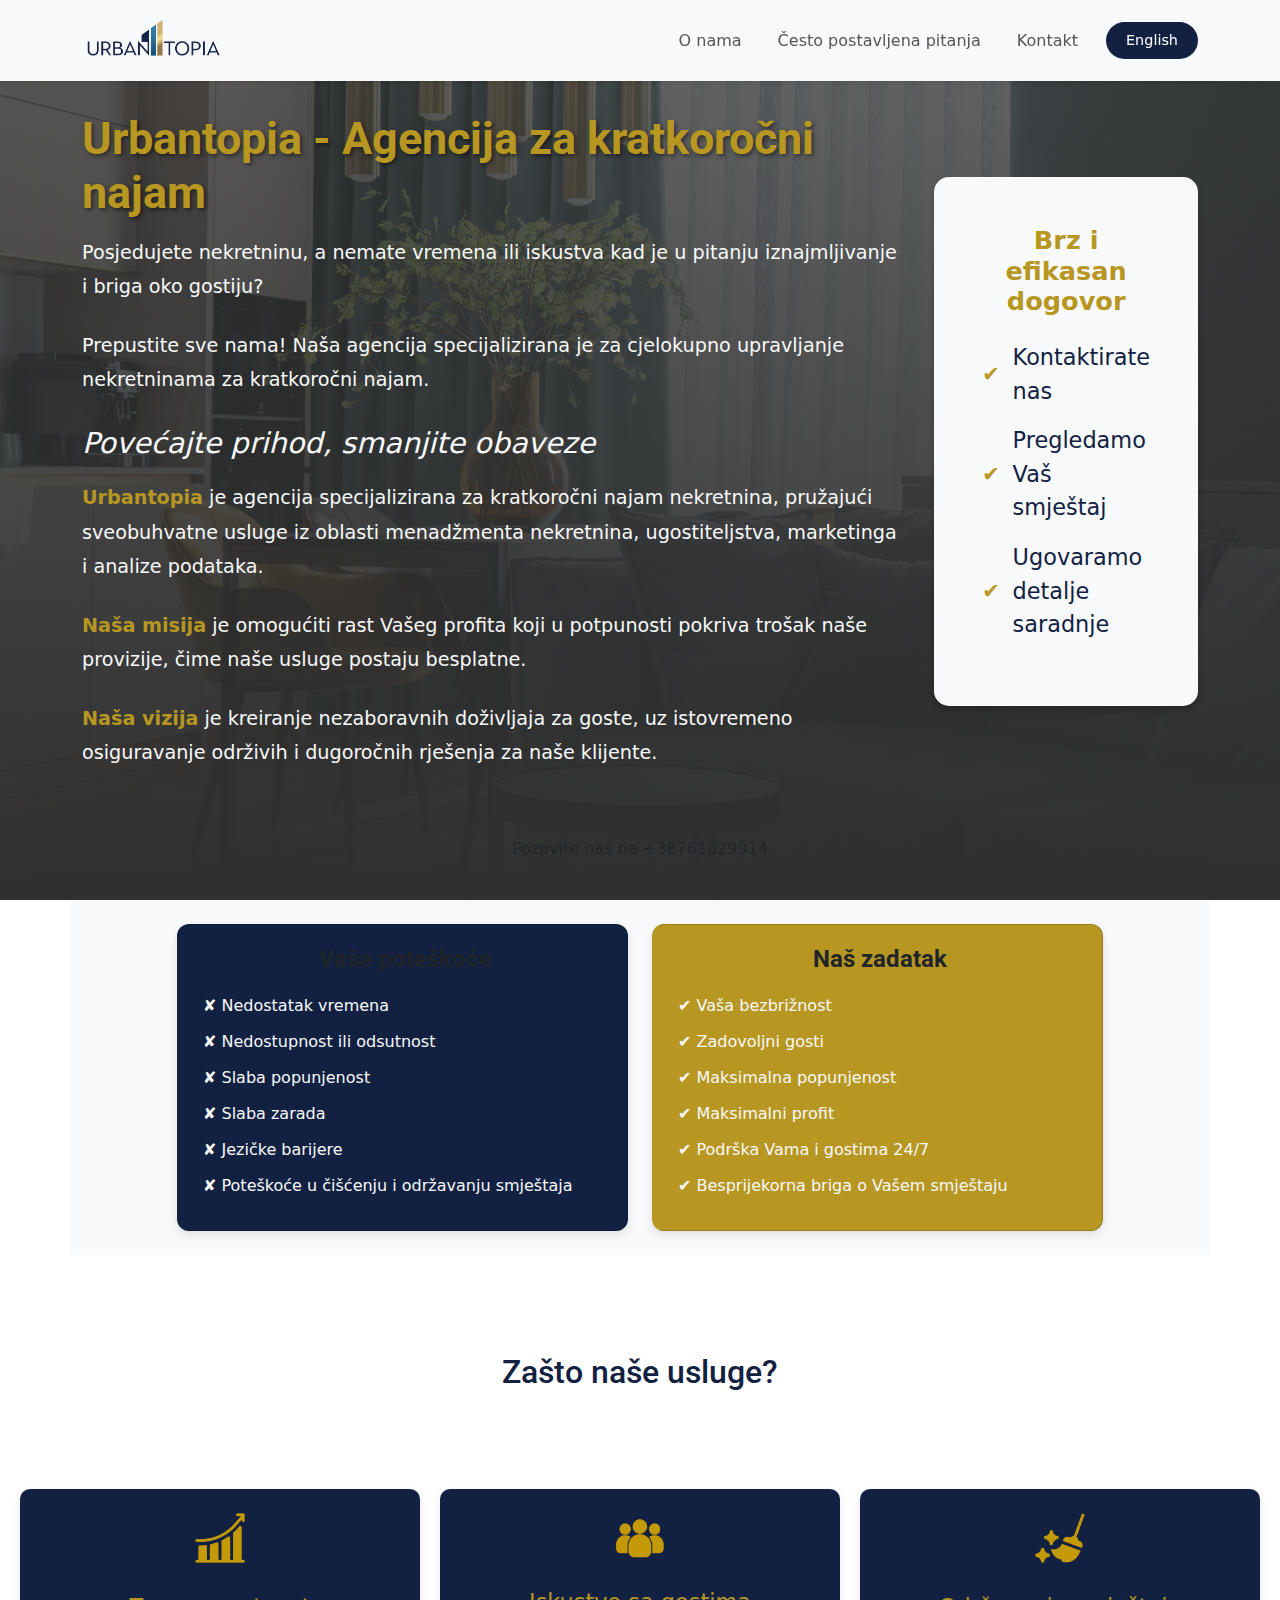
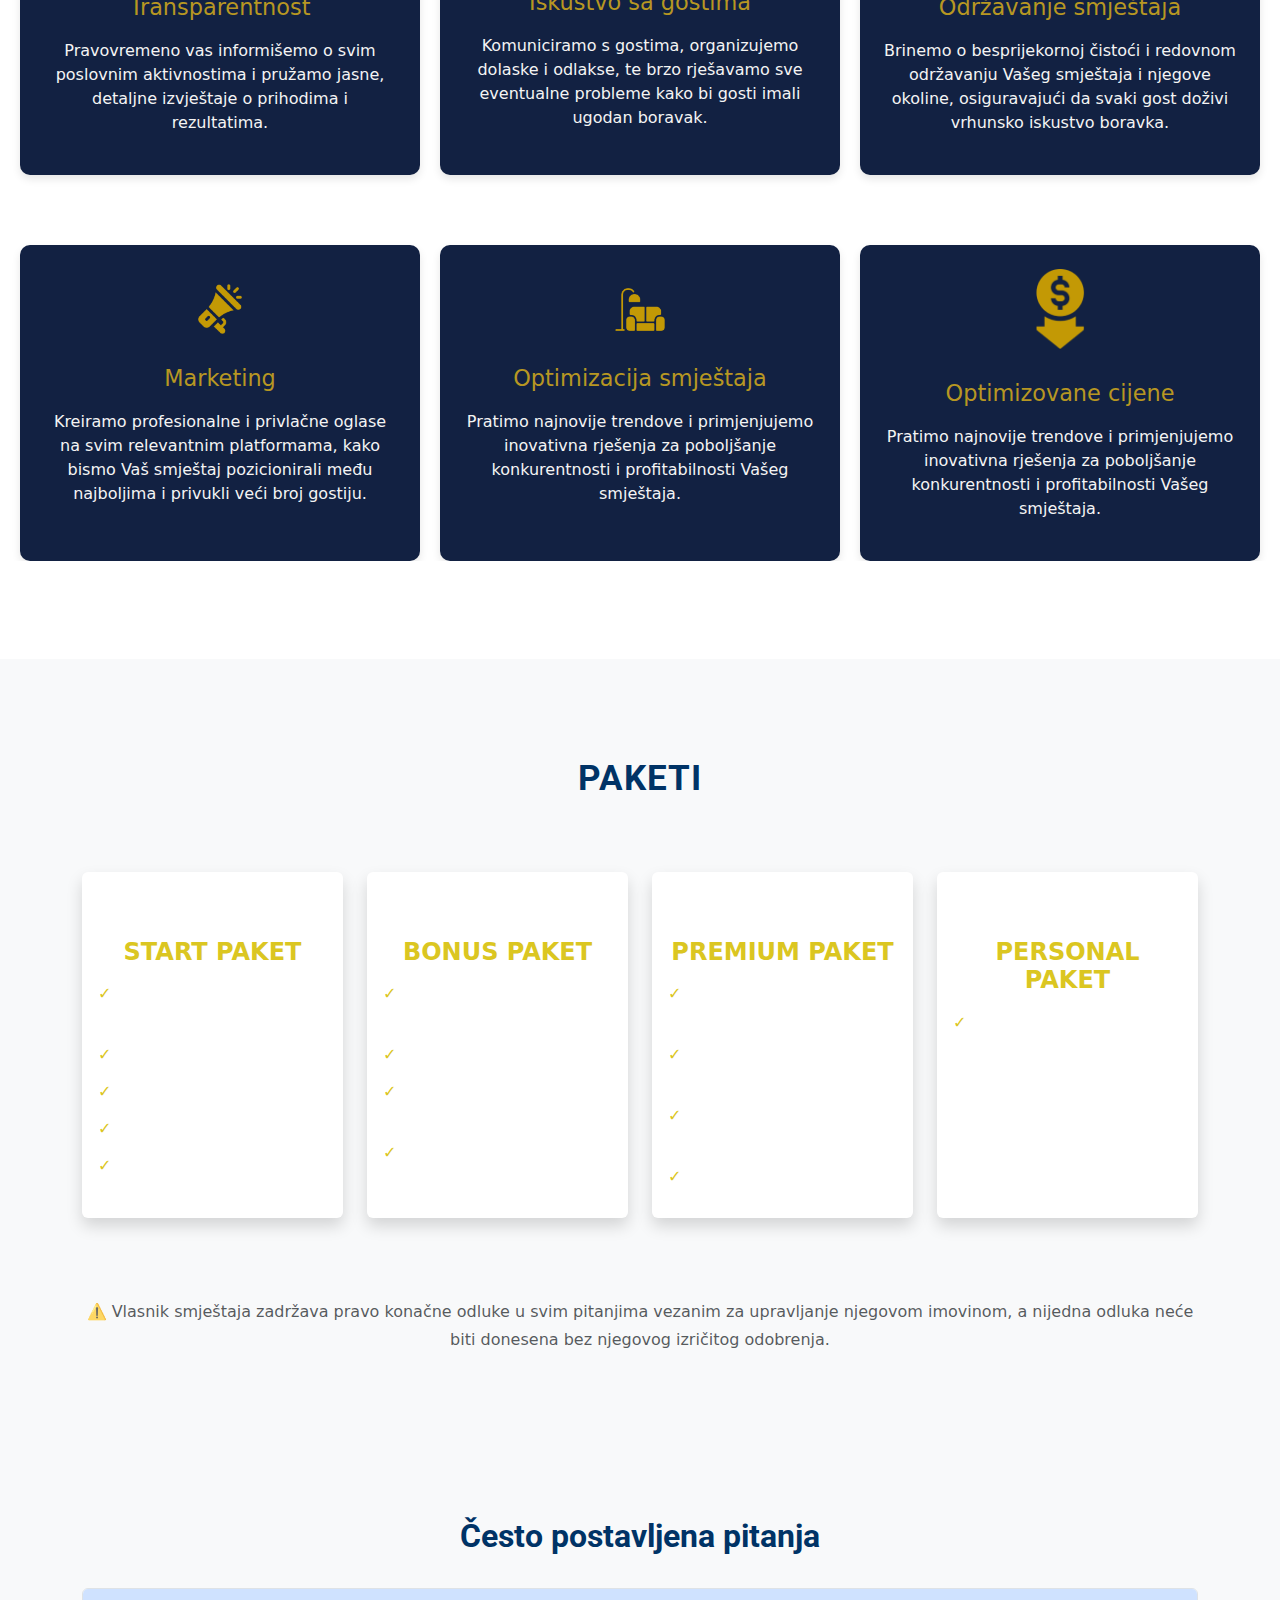
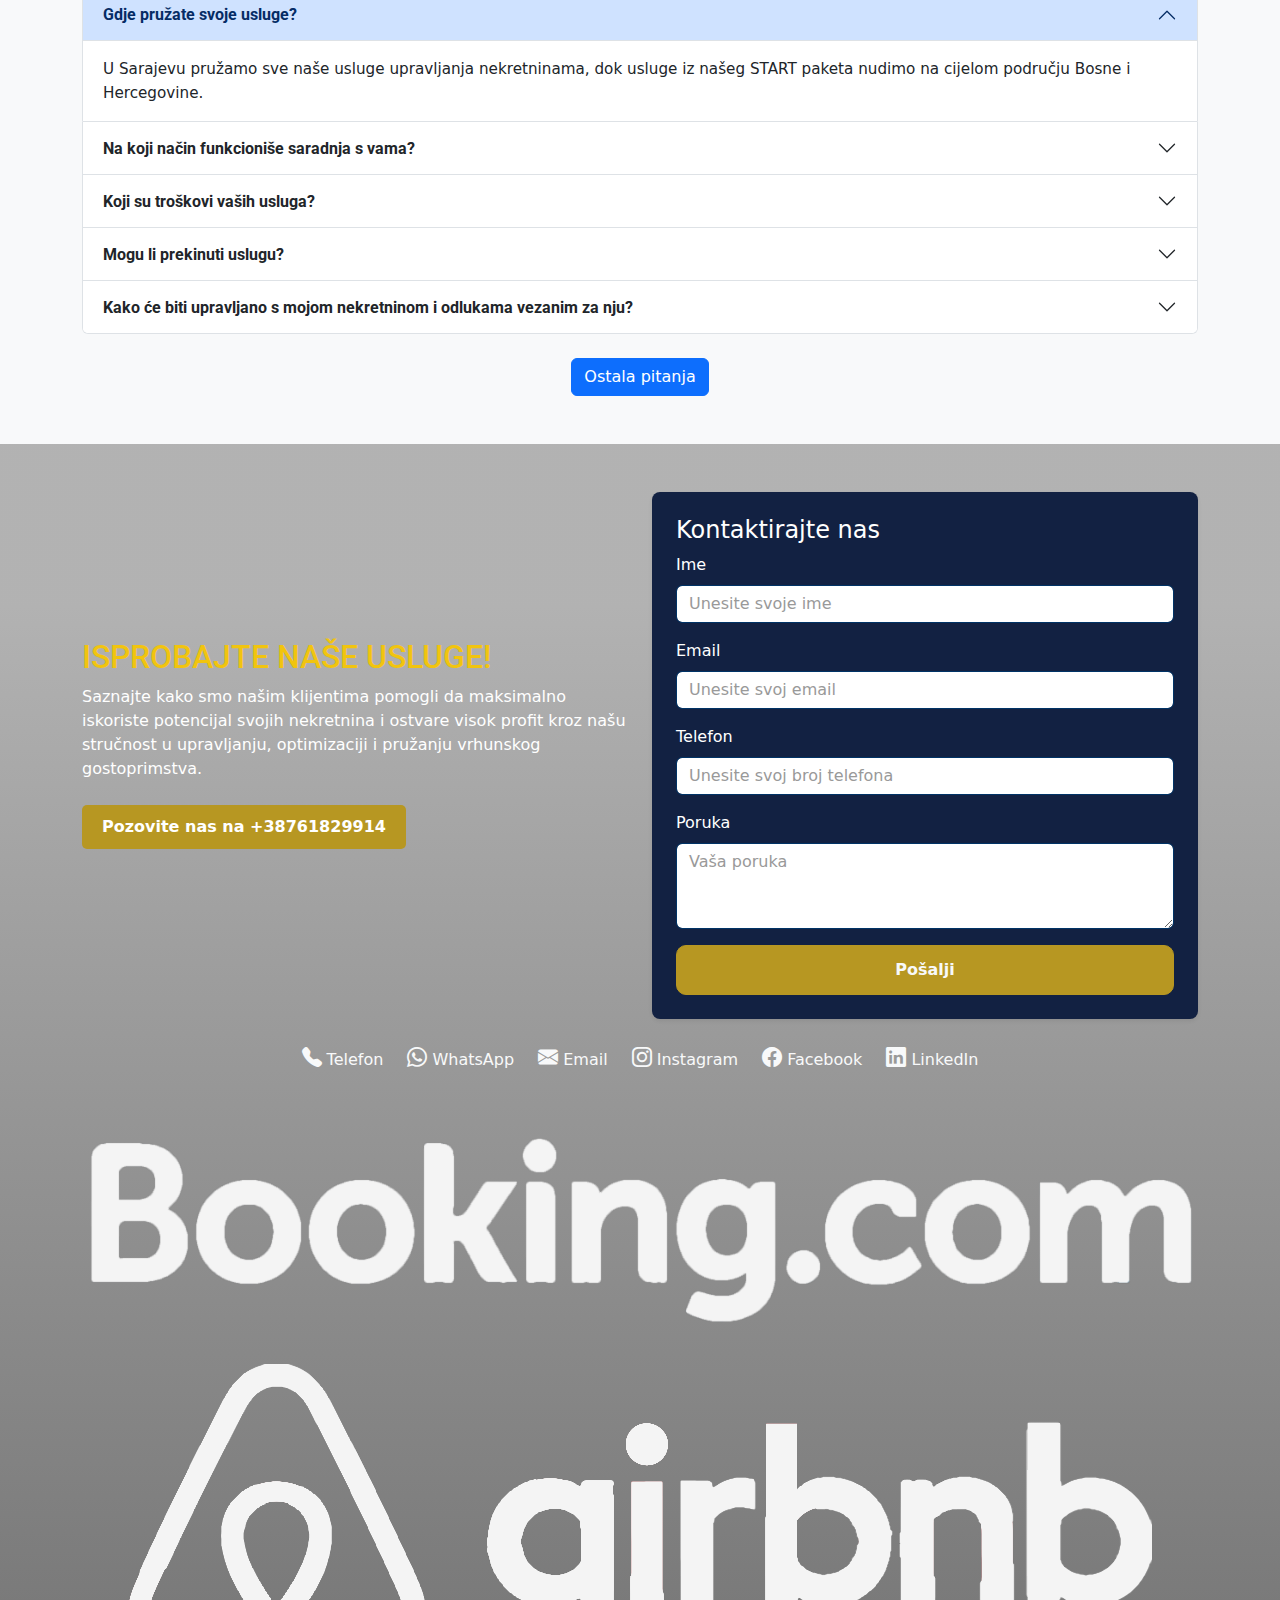
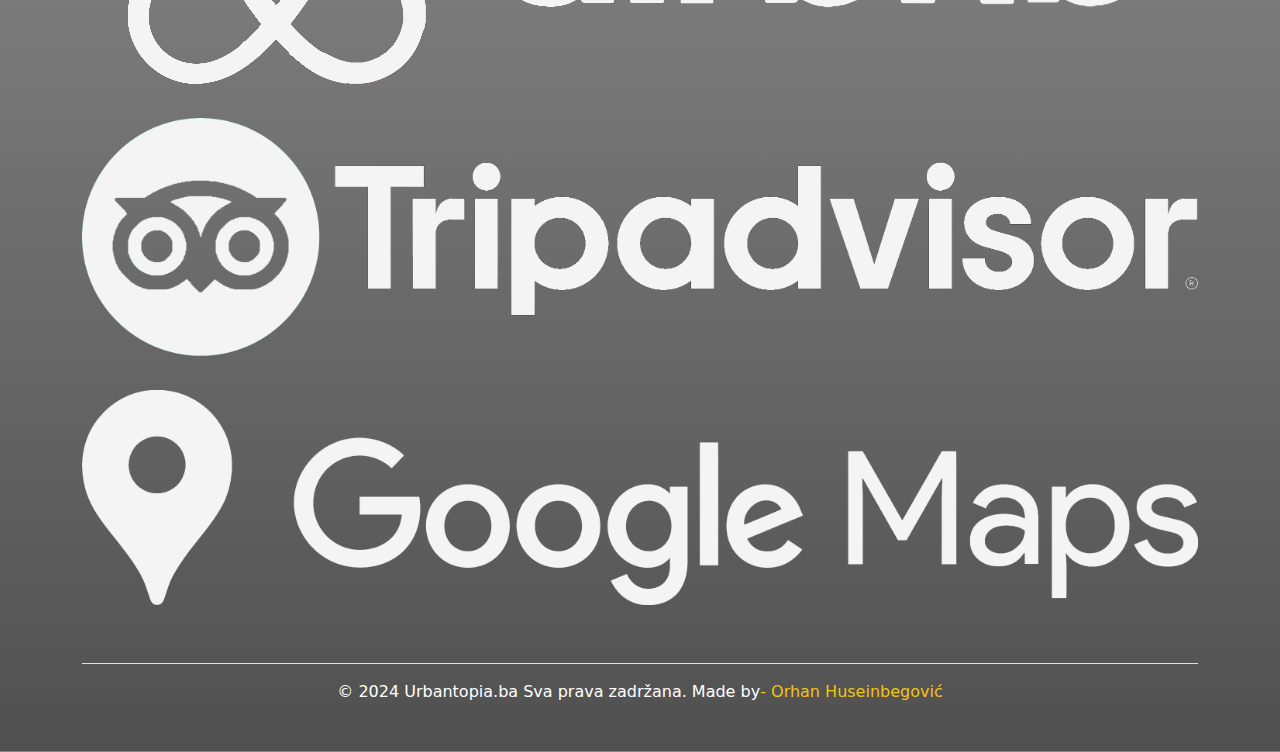
==== commit fbd67f29: "Small bug fixes" ====
--- a/index.html
+++ b/index.html
@@ -26,8 +26,9 @@
   <meta property="og:description"
     content="Urbantopia vam pomaže da dobijete maksimalno od svoje nekretnine dok se odmarate">
   <meta property="og:image"
-    content="https://www.urbantopia.ba/ApartmaniMak/assets/urbantopia/Urban_Topia_3D_FB_Insta.jpg">
+    content="https://www.urbantopia.ba/assets/urbantopia/Urban_Topia_3D_FB_Insta.jpg">
   <meta property="og:url" content="https://urbantopia.ba">
+  <link rel="stylesheet" href="css/indexstyles.css">
   <meta property="og:type" content="website">
 
   <script type="application/ld+json">
@@ -36,7 +37,7 @@
       "@type": "Apartment resselling",
       "name": "Urbantopia",
       "url": "https://www.urbantopia.ba",
-      "logo": "https://www.urbantopia.ba/ApartmaniMak/assets/urbantopia/Urban_Topia_3D_FB_Insta.jpg",
+      "logo": "https://www.urbantopia.ba/assets/urbantopia/Urban_Topia_3D_FB_Insta.jpg",
       "sameAs": [
         "https://www.facebook.com/urbantopia/",
         "https://www.instagram.com/urbantopia/"
@@ -62,1249 +63,7 @@
     gtag('config', 'G-E1P6V603YQ');
   </script>
   <link href="https://cdn.jsdelivr.net/npm/bootstrap@5.3.2/dist/css/bootstrap.min.css" rel="stylesheet">
-  <style>
-    .text-plava {
-      color: #122142;
-    }
-
-    /* Apply Raleway to the body (everything else by default) */
-    body {
-      font-family: 'Raleway', sans-serif;
-      background-color: #f8f9fa;
-    }
-
-    /* Apply Roboto to h1 and h2 tags */
-    h1,
-    h2 {
-      font-family: 'Roboto', sans-serif;
-    }
-
-    /* Optional: Adjust font weights and sizes for better style */
-    h1 {
-      font-weight: 700;
-      font-size: 2.5rem;
-      /* Example size */
-    }
-
-    h2 {
-      font-weight: 500;
-      font-size: 2rem;
-      /* Example size */
-    }
-
-
-
-    /* Navbar */
-    .navbar {
-      background-color: #f8f9fa;
-      /* Light gray background */
-      box-shadow: 0px 2px 4px rgba(0, 0, 0, 0.1);
-      /* Subtle shadow */
-      padding: 10px 0;
-    }
-
-    .navbar-brand {
-      display: flex;
-      align-items: center;
-    }
-
-    /* Adjust logo size */
-    .logo-img {
-      height: 55px;
-      /* Increase logo height */
-      max-width: 140px;
-      /* Ensure it doesn't overflow */
-      object-fit: contain;
-      /* Maintain aspect ratio */
-      margin-right: 15px;
-      /* Space between logo and text */
-    }
-
-    /* Adjust Sarajevo text */
-    .logo-text {
-      font-size: 1.6rem;
-      /* Match size with logo */
-      font-weight: bold;
-      color: #122142;
-      /* Dark gray text color */
-      line-height: 1;
-      /* Align vertically */
-    }
-
-    /* Navigation links */
-    .navbar-nav .nav-link {
-      font-size: 1rem;
-      color: #555;
-      margin: 0 10px;
-      transition: color 0.3s ease-in-out;
-    }
-
-    .navbar-nav .nav-link:hover {
-      color: #b79722;
-    }
-
-    /* English option */
-    .navbar-nav .nav-link.english {
-      font-weight: bold;
-      margin-left: 20px;
-      color: #b79722;
-    }
-
-    .navbar-nav .nav-link.english:hover {
-      color: #ff9900;
-    }
-
-    /* Mobile adjustments */
-    @media (max-width: 768px) {
-      .navbar-brand .logo-img {
-        height: 45px;
-        /* Reduce height for smaller screens */
-      }
-
-      .navbar-nav .nav-link {
-        margin: 5px 0;
-      }
-    }
-
-
-
-
-
-    /*-------------- NAVBAR SECTION START -----------------*/
-
-
-
-    /*-------------- NAVBAR BUTTON START -----------------*/
-
-    /* Centering and styling the button */
-    #languageToggle {
-      font-size: 0.9rem;
-      /* Slightly smaller font size for neatness */
-      padding: 8px 20px;
-      /* Adds padding to the button */
-      background-color: #122142;
-      /* Bootstrap primary color */
-      color: white;
-      /* Text color */
-      border: none;
-      /* No border */
-      cursor: pointer;
-      /* Pointer cursor on hover */
-      transition: all 0.3s ease-in-out;
-      /* Smooth transition for hover */
-    }
-
-    #languageToggle:hover {
-      background-color: #b79722;
-      /* Darker blue on hover */
-      color: #122142;
-      /* Keep text color consistent */
-    }
-
-    #languageToggle:focus {
-      outline: none;
-      /* Remove focus outline */
-    }
-
-    /* Center the button with other list items */
-    .navbar-nav .nav-item {
-      display: flex;
-      align-items: center;
-    }
-
-    .navbar-nav .nav-item:last-child {
-      margin-left: 10px;
-      /* Add spacing from other links */
-    }
-
-    /*-------------- NAVBAR BUTTON END -----------------*/
-
-
-
-    /*-------------- HERO SECTION START -----------------*/
-    /* General Reset */
-    body {
-      font-family: Arial, sans-serif;
-      margin: 0;
-      padding: 0;
-      box-sizing: border-box;
-    }
-
-    /* Hero Section Styling */
-    .hero-section {
-      position: relative;
-      background: url('assets/pictures/bg.png') center center/cover no-repeat;
-      color: #fff;
-      min-height: 100vh;
-      padding-top: 5rem;
-      /* Prevent overlap from navbar */
-      display: flex;
-      align-items: center;
-      justify-content: center;
-    }
-
-    .hero-overlay {
-      background: linear-gradient(0deg, #303030 0%, rgba(51, 51, 51, 0.75) 100%);
-      position: absolute;
-      top: 0;
-      left: 0;
-      width: 100%;
-      height: 100%;
-      z-index: 1;
-    }
-
-    .hero-content {
-      position: relative;
-      z-index: 2;
-      padding: 2rem;
-      max-width: 1200px;
-      /* Restrict max width for readability */
-      display: flex;
-      flex-direction: column;
-      gap: 2rem;
-      margin: 0 auto;
-    }
-
-    .hero-title {
-      font-size: 2.8rem;
-      font-weight: 700;
-      color: #b79722;
-      /* Golden for contrast */
-      text-shadow: 2px 2px 4px rgba(0, 0, 0, 0.5);
-      margin-bottom: 1rem;
-    }
-
-    .hero-slogan {
-      font-size: 1.8rem;
-      margin: 1rem 0;
-      color: #f8f9fa;
-      /* White for softer readability */
-      font-style: italic;
-    }
-
-    .hero-text {
-      font-size: 1.2rem;
-      line-height: 1.8;
-      color: #f8f9fa;
-      margin-bottom: 1.5rem;
-    }
-
-    .hero-text b {
-      color: #b79722;
-      /* Highlight key text in gold */
-    }
-
-    .hero-text[data-lang="bs"] {
-      margin-left: 2rem;
-      /* Slight left adjustment for Bosnian */
-      text-align: left;
-    }
-
-    .hero-text[data-lang="en"] {
-      text-align: center;
-      margin-left: 0;
-    }
-
-    /* Steps Section */
-    .steps {
-      background: #f8f9fa;
-      border-radius: 15px;
-      padding: 2rem;
-      color: #122142;
-      box-shadow: 0px 4px 6px rgba(0, 0, 0, 0.2);
-      position: relative;
-      margin-top: 2rem;
-      max-width: 1000px;
-      margin: 0 auto;
-    }
-
-    .steps,
-    .contact-form {
-      max-width: 1000px;
-      /* Increased max-width for wider sections */
-      margin: 0 auto;
-      /* Center the content */
-      padding: 20px;
-      /* Padding inside the container */
-    }
-
-    .steps h4 {
-      font-size: 1.6rem;
-      font-weight: 700;
-      margin-bottom: 1.5rem;
-      text-align: center;
-      color: #b79722;
-    }
-
-    .steps ul {
-      list-style: none;
-      padding: 0;
-      margin: auto;
-    }
-
-    .steps ul li {
-      margin: 1rem 0;
-      font-size: 1.2rem;
-      display: flex;
-      align-items: center;
-    }
-
-    .steps ul li::before {
-      content: "✔";
-      font-size: 1.3rem;
-      color: #b79722;
-      margin-right: 0.8rem;
-    }
-
-    .contact-phone {
-      font-size: 1.3rem;
-      font-weight: bold;
-      margin-top: 1.5rem;
-      color: #b79722;
-      text-align: center;
-    }
-
-    /* Contact Form 
-    .contact-form {
-      background: #f8f9fa;
-      border-radius: 15px;
-      padding: 2rem;
-      box-shadow: 0 4px 6px rgba(0, 0, 0, 0.2);
-      margin-top: 2rem;
-      width: 100%;
-      max-width: 1000px;
-    }
-    */
-
-    /* Style the "Kontakt us" heading */
-    .contact-heading {
-      font-size: 1.8rem;
-      font-weight: bold;
-      color: #003366;
-      /* Dark color for contrast */
-      margin-bottom: 1.5rem;
-      text-align: center;
-      /* Center the heading */
-    }
-
-    .contact-form .form-control {
-      border: 2px solid #ccc;
-      border-radius: 8px;
-      padding: 0.8rem;
-      font-size: 1rem;
-      margin-bottom: 1rem;
-      transition: border 0.3s ease;
-      width: 100%;
-      /* Ensures the form fields take full width */
-      box-sizing: border-box;
-      /* Includes padding in the width calculation */
-    }
-
-    .contact-form .form-control:focus {
-      border: 2px solid #003366;
-      outline: none;
-    }
-
-    .contact-form button {
-      background: #003366;
-      color: #fff;
-      border: none;
-      border-radius: 8px;
-      padding: 0.8rem 1.5rem;
-      font-size: 1rem;
-      font-weight: bold;
-      transition: all 0.3s ease;
-      width: 100%;
-    }
-
-    .contact-form button:hover {
-      background: #b79722;
-      color: #122142;
-      transform: scale(1.05);
-    }
-
-    @media (min-width: 1024px) {
-      .steps {
-        max-width: 800px;
-        padding: 3rem;
-      }
-
-      .steps ul li {
-        font-size: 1.4rem;
-      }
-    }
-
-    /* Responsive Design */
-    @media (max-width: 768px) {
-      .hero-content {
-        text-align: center;
-        gap: 1.5rem;
-      }
-
-      .hero-title {
-        font-size: 2rem;
-      }
-
-      .hero-slogan {
-        font-size: 1.4rem;
-      }
-
-      .hero-text {
-        font-size: 1rem;
-      }
-    }
-
-
-    /* HERO SECTION START */
-    .hero-section {
-      position: relative;
-      background: url('assets/pictures/firstbg.jpg') center center/cover no-repeat;
-      color: #fff;
-      min-height: 100vh;
-      padding-top: 5rem;
-      display: flex;
-      flex-direction: column;
-      justify-content: space-between;
-      /* Space between top content and bottom button */
-    }
-
-
-
-    .hero-content {
-      position: relative;
-      z-index: 2;
-      padding: 2rem;
-      max-width: 1200px;
-      display: flex;
-      flex-direction: column;
-      gap: 2rem;
-      margin: 0 auto;
-    }
-
-    .hero-call-button-wrapper {
-      position: relative;
-      z-index: 2;
-      text-align: center;
-      margin-top: auto;
-      padding-bottom: 2rem;
-    }
-
-    .btn-call {
-      background: #b79722;
-      color: #b79722;
-      font-size: 1.2rem;
-      font-weight: bold;
-      padding: 0.8rem 2rem;
-      border-radius: 8px;
-      text-decoration: none;
-      position: relative;
-      transition: all 0.3s ease;
-      display: inline-block;
-    }
-
-    .btn-call:hover {
-      transform: scale(1.05);
-      background: #b79722;
-    }
-
-    @media (max-width: 768px) {
-      .hero-call-button-wrapper {
-        padding-bottom: 1rem;
-      }
-    }
-
-    .herobutton {
-      color: #b79722;
-    }
-
-
-
-    /*-------------- HERO SECTION END -----------------*/
-
-
-
-
-
-    .bg-light {
-      background-color: #f8f9fa !important;
-      /* Lagana siva */
-    }
-
-    .bg-dark {
-      background-color: #122142 !important;
-      /* Tamno plava */
-    }
-
-    /*---------------- PACKAGES SECTION START --------------------- */
-
-    .packages {
-      background-color: #f8f9fa;
-      /* White background for the section */
-    }
-
-    .packages h2 {
-      font-weight: bold;
-      color: #003366;
-      /* Dark blue color */
-      font-size: 2.2rem;
-      margin-bottom: 1.5rem;
-      text-transform: uppercase;
-      letter-spacing: 1px;
-    }
-
-    .card {
-      background-color: #122142;
-      /* Dark blue for the cards */
-      border-radius: 15px;
-      transition: transform 0.3s ease, box-shadow 0.3s ease, background-color 0.3s ease;
-      color: #f8f9fa;
-      box-shadow: 0 4px 10px rgba(0, 0, 0, 0.2);
-      overflow: hidden;
-    }
-
-    .card:hover {
-      transform: scale(1.05);
-      box-shadow: 0 10px 30px rgba(0, 0, 0, 0.3);
-    }
-
-    .card-body {
-      padding: 2rem;
-    }
-
-    .card h4 {
-      font-weight: bold;
-      font-size: 1.5rem;
-      color: #dbc621;
-      /* Gold for titles */
-      margin-bottom: 1rem;
-      text-transform: uppercase;
-      transition: color 0.3s ease;
-    }
-
-    .card h4:hover {
-      color: #ffffff;
-      /* White on hover */
-    }
-
-    .card ul {
-      padding-left: 0;
-      list-style: none;
-      margin: 0;
-    }
-
-    .card ul li {
-      font-size: 1rem;
-      margin-bottom: 0.8rem;
-      position: relative;
-      padding-left: 1.5rem;
-      color: #ffffff;
-    }
-
-    .card ul li::before {
-      content: "\2713";
-      /* Checkmark icon */
-      color: #dbc621;
-      /* Gold color */
-      font-weight: bold;
-      position: absolute;
-      left: 0;
-    }
-
-    .text-muted {
-      font-size: 1rem;
-      line-height: 1.8;
-      color: #6c757d;
-      margin-top: 2rem;
-    }
-
-    /* Responsive adjustments */
-    @media (max-width: 992px) {
-      .card {
-        margin-bottom: 1.5rem;
-      }
-    }
-
-    @media (max-width: 576px) {
-      .card-body {
-        padding: 1.5rem;
-      }
-
-      .card h4 {
-        font-size: 1.3rem;
-      }
-
-      .card ul li {
-        font-size: 0.95rem;
-      }
-
-      .text-muted {
-        font-size: 0.9rem;
-      }
-    }
-
-    /*---------------- PACKAGES SECTION END --------------------- */
-
-
-
-
-    /*---------------- QUESTIONS SECTION START --------------------- */
-
-    .faq h2 {
-      font-weight: bold;
-      color: #003366;
-      /* Tamno plava */
-    }
-
-    .accordion-button {
-      font-weight: bold;
-    }
-
-    .accordion-body {
-      font-size: 0.95rem;
-      line-height: 1.6;
-    }
-
-    .btn-primary {
-      background-color: #122142;
-      /* Tamno plava */
-      border: none;
-    }
-
-    .btn-primary:hover {
-      background-color: #00509E;
-      /* Svjetlija plava */
-    }
-
-    /*---------------- QUESTIONS SECTION END --------------------- */
-
-
-    /*---------------- FOOTER SECTION START --------------------- */
-    .footer-section {
-      background: linear-gradient(0deg, #505050 0%, rgba(102, 102, 102, 0.50) 91.7%),
-        url('https://images.pexels.com/photos/189333/pexels-photo-189333.jpeg');
-      background-size: cover;
-      background-position: center;
-      background-repeat: no-repeat;
-      color: #ffffff;
-    }
-
-    .footer-section h2,
-    .footer-section h4 {
-      color: #f1c40f;
-    }
-
-    .footer-section a {
-      color: #f1c40f;
-      text-decoration: none;
-    }
-
-    .footer-section a:hover {
-      text-decoration: underline;
-    }
-
-    .footer-section p {
-      color: #ffffff;
-      /* Default paragraph color */
-      transition: color 0.3s ease;
-      /* Smooth transition */
-    }
-
-    /* Call Us button */
-    .footer-section .btn {
-      background-color: #b79722;
-      color: #ffffff;
-      border: none;
-      padding: 10px 20px;
-      border-radius: 5px;
-      font-weight: bold;
-      text-align: center;
-      display: inline-block;
-      text-decoration: none;
-      margin-bottom: 20px;
-    }
-
-    .footer-section .btn:hover {
-      background-color: #122142;
-    }
-
-    /* Partner logos */
-    .partner-logos {
-      display: flex;
-      gap: 20px;
-      justify-content: flex-start;
-      align-items: center;
-    }
-
-    .partner-logos img {
-      height: auto;
-      width: 8.5rem;
-      transition: transform 0.3s ease;
-    }
-
-    .partner-logo {
-      height: 30px;
-      /* Set height for small icons */
-      width: auto;
-      /* Maintain aspect ratio */
-      object-fit: contain;
-      vertical-align: middle;
-    }
-
-    .text-light i {
-      font-size: 20px;
-      /* Ensure consistent icon size */
-    }
-
-    .row.align-items-center .gap-4>* {
-      margin-bottom: 10px;
-      /* Space out items for smaller screens */
-    }
-
-
-    .partner-logos img:hover {
-      transform: scale(1.1);
-    }
-
-    /* Unikatna forma */
-    .unique-contact-form {
-      background-color: #122142;
-      border-radius: 8px;
-      color: #ffffff;
-      padding: 20px;
-    }
-
-    .unique-contact-form h4 {
-      color: #ffffff;
-    }
-
-    .unique-contact-form input,
-    .unique-contact-form textarea {
-      border: 1px solid #003366;
-      color: #003366;
-    }
-
-    .unique-contact-form input::placeholder,
-    .unique-contact-form textarea::placeholder {
-      color: #999999;
-    }
-
-    /* Unikatno dugme */
-    .unique-submit-btn {
-      background-color: #b79722;
-      color: #f8f9fa;
-      border: 1px solid #b79722;
-      font-weight: bold;
-      transition: background-color 0.3s ease, color 0.3s ease;
-      border-radius: 10px;
-      height: 50px;
-    }
-
-    .unique-submit-btn:hover {
-      background-color: #f1c40f;
-      color: #f8f9fa;
-    }
-
-
-    /*---------------- FOOTER SECTION END --------------------- */
-
-    /*---------------- SERVICES SECTION START --------------------- */
-    /* General Section Styling */
-    .services-section {
-      padding: 50px 20px;
-    }
-
-    .services-section h2 {
-      color: #122142;
-      font-size: 2rem;
-    }
-
-    /* Carousel Container */
-    .services-carousel-container {
-      overflow: hidden;
-      width: 100%;
-    }
-
-    .services-carousel {
-      display: grid;
-      grid-template-columns: repeat(3, 1fr);
-      /* 3 columns */
-      gap: 20px;
-      transition: transform 0.3s ease-in-out;
-    }
-
-    /* Ensure Consistent Card Height */
-    .service-card {
-      display: flex;
-      flex-direction: column;
-      align-items: center;
-      justify-content: flex-start;
-      /* Align content to the top */
-      background-color: #122142;
-      border-radius: 10px;
-      padding: 20px;
-      box-shadow: 0 4px 8px rgba(0, 0, 0, 0.1);
-      text-align: center;
-      transition: transform 0.3s ease, box-shadow 0.3s ease;
-      height: auto;
-      /* Set a fixed height for all cards */
-      overflow: hidden;
-      /* Prevent overflow of content */
-    }
-
-    .service-card:hover {
-      transform: translateY(-5px);
-      background-color: #f4f4f4;
-      box-shadow: 0 8px 15px rgba(0, 0, 0, 0.2);
-    }
-
-    /* Change color on hover */
-    .service-card:hover p {
-      color: #122142;
-      /* Change this to any color you prefer */
-    }
-
-    .service-card img {
-      margin-bottom: 15px;
-      width: 50px;
-      height: auto;
-    }
-
-    .service-card h4 {
-      margin-top: 15px;
-      font-size: 1.4rem;
-      color: #b79722;
-    }
-
-
-    .service-card p {
-      font-size: 1rem;
-      color: #f4f4f4;
-      margin-top: 10px;
-      overflow: hidden;
-      /* Hide overflow text */
-      text-overflow: ellipsis;
-      /* Add ellipsis for overflowing text */
-      display: -webkit-box;
-      /* Use WebKit's line-clamping */
-      /*-webkit-line-clamp: 3; */
-      -webkit-box-orient: vertical;
-      /* Use vertical orientation */
-    }
-
-    /* Carousel Navigation Buttons */
-    .carousel-btn-container {
-      text-align: center;
-      margin-top: 20px;
-    }
-
-    .carousel-btn {
-      background-color: #b79722;
-      color: #fff;
-      border: none;
-      padding: 10px 15px;
-      font-size: 1.5rem;
-      border-radius: 50%;
-      cursor: pointer;
-      margin: 0 10px;
-      transition: background-color 0.3s ease, box-shadow 0.3s ease;
-    }
-
-    .carousel-btn:hover {
-      background-color: #81680d;
-    }
-
-    /* Hide Buttons on Desktop */
-    @media (min-width: 769px) {
-      .carousel-btn-container {
-        display: none;
-        /* Completely hide the button container */
-      }
-    }
-
-    /* Mobile View */
-    @media (max-width: 768px) {
-      .services-carousel {
-        display: flex;
-        /* Change grid to flex */
-        gap: 10px;
-        overflow-x: auto;
-        /* Enable horizontal scrolling */
-        scroll-snap-type: x mandatory;
-        /* Smooth snap scrolling */
-      }
-
-      .service-card {
-        min-width: 80%;
-        /* Make each card take most of the viewport width */
-        scroll-snap-align: start;
-        /* Snap to the start of each card */
-      }
-    }
-
-    /*---------------------- SERVICES SECTION END ----------------------- */
-
-
-    /*---------------------- BUTTON HERO SECTION START ----------------------- */
-    /* Center the button below all elements */
-    .text-center {
-      display: flex;
-      justify-content: center;
-      align-items: center;
-      margin-top: 50px;
-    }
-
-    /* Style for the phone call button */
-    .btn-call {
-      background-color: #b79722;
-      /* Dark blue color */
-      color: white;
-      /* White text */
-      padding: 15px 30px;
-      /* Add padding for better button size */
-      font-size: 16px;
-      /* Adjust font size */
-      border-radius: 5px;
-      /* Rounded corners */
-      text-decoration: none;
-      /* Remove underline */
-      transition: background-color 0.3s ease, transform 0.3s ease;
-      /* Smooth transition */
-    }
-
-    /* Hover effect for the button */
-    .btn-call:hover {
-      background-color: #122142;
-      /* Darker shade of the button on hover */
-      color: #f8f9fa;
-      transform: translateY(-5px);
-      /* Slightly lift the button */
-    }
-
-    /* Focus effect for accessibility */
-    .btn-call:focus {
-      outline: none;
-      box-shadow: 0 0 0 3px rgba(18, 33, 66, 0.5);
-    }
-
-    /*---------------------- BUTTON HERO SECTION END ----------------------- */
-
-
-    /*-----------------------CHALLENGES SECTION ----------------------- */
-    /* General styling for both boxes */
-    .challenge-box,
-    .task-box {
-      transition: transform 0.3s ease, box-shadow 0.3s ease;
-      background-color: #ffffff;
-      /* White background for both */
-    }
-
-    .challenge-box:hover,
-    .task-box:hover {
-      transform: translateY(-10px);
-      box-shadow: 0 4px 15px rgba(0, 0, 0, 0.2);
-      /* More pronounced shadow */
-    }
-
-    /* Styling for "Vaše poteškoće" */
-    .challenge-box {
-      background-color: #f8f9fa;
-      /* Light gray background */
-      border: 1px solid #ddd;
-    }
-
-    .challenge-box h3 {
-      color: #dc3545;
-      /* Red for emphasis */
-    }
-
-    .challenge-box li {
-      position: relative;
-      font-size: 1rem;
-      padding-left: 2rem;
-      color: #6c757d;
-      /* Muted gray text */
-    }
-
-    .challenge-box li::before {
-      content: "\2716";
-      /* X symbol */
-      position: absolute;
-      left: 0;
-      font-size: 1.5rem;
-      color: #dc3545;
-      /* Red icon for challenges */
-    }
-
-    /* Styling for "Naš zadatak" */
-    .task-box {
-      background-color: #122142;
-      /* Blue background */
-      border: 1px solid #0056b3;
-    }
-
-    .task-box h3 {
-      color: #ffffff;
-      /* Green for success */
-    }
-
-    .task-box li {
-      position: relative;
-      font-size: 1rem;
-      padding-left: 2rem;
-      color: #ffffff;
-      /* White text */
-    }
-
-    .task-box li::before {
-      content: "\2714";
-      /* Checkmark symbol */
-      position: absolute;
-      left: 0;
-      font-size: 1.5rem;
-      color: #28a745;
-      /* Green icon for tasks */
-    }
-
-    /* Responsive layout */
-    @media (max-width: 768px) {
-      .challenges-and-tasks .row {
-        flex-direction: column;
-      }
-
-      .challenge-box,
-      .task-box {
-        margin-bottom: 20px;
-      }
-    }
-
-    /*-----------------------CHALLENGES SECTION END----------------------- */
-
-
-    /* Sprečavanje horizontalnog prelijevanja */
-    body,
-    html {
-      margin: 0;
-      padding: 0;
-      overflow-x: hidden;
-    }
-
-    /* Osiguravanje elemenata da ne prelaze okvir */
-    *,
-    *::before,
-    *::after {
-      box-sizing: border-box;
-    }
-
-    /* Specifična ispravka za hero sekciju */
-    .hero-section {
-      overflow: hidden;
-    }
-
-    /* Sprečavanje širine većih elemenata */
-    .steps,
-    .contact-form {
-      box-sizing: border-box;
-    }
-
-    /* Scoped styles for the unique-section */
-    .unique-section .container {
-      max-width: 1200px;
-      margin: 0 auto;
-      padding: 20px;
-    }
-
-    .unique-section .row {
-      justify-content: center;
-      background-color: #f8f9fa;
-    }
-
-    .unique-section .card {
-      border-radius: 12px;
-      padding: 20px;
-      box-shadow: 0 4px 10px rgba(0, 0, 0, 0.1);
-      text-align: center;
-      min-height: 300px;
-    }
-
-    .unique-section .red-card {
-      background-color: #122142;
-      border-left: 6px solid #122142;
-    }
-
-    .unique-section .blue-card {
-      background-color: #b79722;
-      border-left: 6px solid #b79722;
-    }
-
-    .unique-section .card h2 {
-      font-size: 1.5rem;
-      font-weight: bold;
-      margin-bottom: 20px;
-    }
-
-    .unique-section .icon {
-      font-size: 1.2rem;
-      margin-right: 8px;
-    }
-
-    .unique-section .paragraph {
-      margin-bottom: 12px;
-      font-size: 1rem;
-      font-weight: 500;
-      display: flex;
-      align-items: center;
-      justify-content: flex-start;
-    }
-
-    .unique-section .paragraph.red {
-      color: #f8f9fa;
-    }
-
-    .unique-section .paragraph.green {
-      color: #f8f9fa;
-    }
-
-    @media (max-width: 768px) {
-      .unique-section .card {
-        padding: 15px;
-      }
-
-      .unique-section .card h2 {
-        font-size: 1.25rem;
-      }
-
-      .unique-section .paragraph {
-        font-size: 0.9rem;
-      }
-    }
-
-    .text-color-unique {
-      color: #122142;
-    }
-
-    .h2goldsection {
-      color: #122142;
-    }
-
-    .buttoncolorinform {
-      background-color: #122142;
-    }
-
-    /*---------------------- RESPONSE SECTION START ----------------------- */
-    /* Modal overlay styles */
-    .modal-overlay {
-      position: fixed;
-      top: 0;
-      left: 0;
-      width: 100%;
-      height: 100%;
-      background: rgba(0, 0, 0, 0.8);
-      /* Dark semi-transparent background */
-      display: flex;
-      align-items: center;
-      justify-content: center;
-      z-index: 1000;
-    }
-
-    /* Hidden initially */
-    .modal-hidden {
-      display: none;
-    }
-
-    /* Content inside the modal overlay */
-    .modal-content {
-      background: #f8f9fa;
-      padding: 30px;
-      border-radius: 8px;
-      text-align: center;
-      max-width: 90%;
-      width: 400px;
-      box-shadow: 0px 4px 15px rgba(0, 0, 0, 0.3);
-      font-family: Arial, sans-serif;
-    }
-
-    /* Success message text */
-    .modal-content p {
-      font-size: 20px;
-      color: #122142;
-      margin-bottom: 20px;
-    }
-
-    /* Close button styles */
-    .modal-close-btn {
-      background-color: #b79722;
-      color: white;
-      border: none;
-      padding: 10px 20px;
-      font-size: 16px;
-      border-radius: 5px;
-      cursor: pointer;
-    }
-
-    .modal-close-btn:hover {
-      background-color: #745f11;
-    }
-
-
-    /*EN OVERLAY*/
-
-    .modal-overlay-en {
-      position: fixed;
-      top: 0;
-      left: 0;
-      width: 100%;
-      height: 100%;
-      background: rgba(0, 0, 0, 0.8);
-      /* Dark semi-transparent background */
-      display: flex;
-      align-items: center;
-      justify-content: center;
-      z-index: 1000;
-    }
-
-    /* Hidden initially */
-    .modal-hidden-en {
-      display: none;
-    }
-
-    /* Content inside the modal overlay */
-    .modal-content-en {
-      background: #f8f9fa;
-      padding: 30px;
-      border-radius: 8px;
-      text-align: center;
-      max-width: 90%;
-      width: 400px;
-      box-shadow: 0px 4px 15px rgba(0, 0, 0, 0.3);
-      font-family: Arial, sans-serif;
-    }
-
-    /* Success message text */
-    .modal-content-en p {
-      font-size: 20px;
-      color: #122142;
-      margin-bottom: 20px;
-    }
-
-    /* Close button styles */
-    .modal-close-btn-en {
-      background-color: #b79722;
-      color: white;
-      border: none;
-      padding: 10px 20px;
-      font-size: 16px;
-      border-radius: 5px;
-      cursor: pointer;
-    }
-
-    .modal-close-btn-en:hover {
-      background-color: #745f11;
-    }
-
-    /*---------------------- RESPONSE SECTION  ----------------------- */
-
-    /*---------------------- RESPONSE SECTION  ----------------------- */
-  </style>
+  
   <link
     href="https://fonts.googleapis.com/css2?family=Roboto:wght@400;500;700&family=Raleway:wght@400;500;700&display=swap"
     rel="stylesheet">
@@ -1502,7 +261,7 @@
   </div>
 
 
-  
+
 
   <section class="services-section" id="usluge">
     <h2 class="text-center mt-5" data-en="Why our services?" data-bs="Zašto naše usluge?">Zašto naše usluge?</h2>
@@ -1947,121 +706,17 @@
 
       <!-- Copyright -->
       <div class="text-center mt-5 border-top pt-3">
-        <p class="mb-0" data-en="© 2024 Urbantopia.ba All rights reserved. Made by" data-bs="© 2024 Urbantopia.ba Sva prava zadržana. Made by">© 2024 Urbantopia.ba Sva prava zadržana. Made by </p>
+        <p class="mb-0" data-en="© 2024 Urbantopia.ba All rights reserved. Made by"
+          data-bs="© 2024 Urbantopia.ba Sva prava zadržana. Made by">© 2024 Urbantopia.ba Sva prava zadržana. Made by
+        </p>
         <a href="https://www.linkedin.com/in/orhan-huseinbegovi%C4%87-72a47b1ba/"> - Orhan Huseinbegović</a>
       </div>
     </div>
   </footer>
-
-
-
-
-
-
-
-
 
   <script src="https://cdn.jsdelivr.net/npm/bootstrap@5.3.2/dist/js/bootstrap.bundle.min.js"></script>
   <script src="js/global.js"></script>
-  <script>
-    /*--------------------- LANGUAGE CHANGE FUNCTION START ------------------------ */
-    /*
-    const languageToggle = document.getElementById('languageToggle');
-    //let currentLang = 'bs';
-
-    function toggleLanguage() {
-      const elements = document.querySelectorAll('[data-bs][data-en]');
-      const heroContent = document.querySelector('.hero-content');
-
-      elements.forEach(el => {
-        if (el.hasAttribute('placeholder')) {
-          el.placeholder = currentLang === 'bs' ? el.getAttribute('data-en') : el.getAttribute('data-bs');
-        } else if (el.tagName.toLowerCase() === 'li' || el.tagName.toLowerCase() === 'h3') {
-          el.innerHTML = currentLang === 'bs' ? el.getAttribute('data-en') : el.getAttribute('data-bs');
-        } else {
-          el.innerHTML = currentLang === 'bs' ? el.getAttribute('data-en') : el.getAttribute('data-bs');
-        }
-      });
-
-      // Adjust text alignment and margin based on language
-      heroContent.setAttribute('data-lang', currentLang);
-
-      // Toggle the language
-      currentLang = currentLang === 'bs' ? 'en' : 'bs';
-    }
-
-    // Attach the event listener
-    languageToggle.addEventListener('click', toggleLanguage);
-    */
-    /*--------------------- LANGUAGE CHANGE FUNCTION END ------------------------ */
-
-
-    /*--------------------- SERVICES SECTION START ------------------------ */
-    document.getElementById('scroll-left').addEventListener('click', function () {
-      document.querySelector('.services-carousel').scrollBy({
-        left: -260, // Adjust this value to control the scroll amount
-        behavior: 'smooth'
-      });
-    });
-
-    document.getElementById('scroll-right').addEventListener('click', function () {
-      document.querySelector('.services-carousel').scrollBy({
-        left: 260, // Adjust this value to control the scroll amount
-        behavior: 'smooth'
-      });
-    });
-    /*--------------------- SERVICES SECTION START ------------------------ */
-
-
-    /*--------------------- FORMS  START ------------------------ */
-    // Function to show modal message
-    function showModalMessage(message) {
-      const modalOverlay = document.getElementById('modal-overlay');
-      modalOverlay.querySelector('p').innerText = message;
-      modalOverlay.classList.remove('modal-hidden');
-    }
-
-    // Close modal on button click
-    document.getElementById('modal-close-btn').addEventListener('click', function () {
-      document.getElementById('modal-overlay').classList.add('modal-hidden');
-    });
-
-    // Function to handle form submission
-    function handleFormSubmit(formId, backendUrl) {
-      document.getElementById(formId).addEventListener('submit', function (event) {
-        event.preventDefault();
-
-        // Update the hidden "language" input with the current language from localStorage
-        const currentLang = localStorage.getItem("currentLang");
-        const languageInput = this.querySelector('input[name="language"]');
-        if (languageInput) {
-          languageInput.value = currentLang || 'bs'; // Default to 'bs' if no language is set
-        }
-
-        const formData = new FormData(this);
-
-        fetch(backendUrl, {
-            method: 'POST',
-            body: formData
-          })
-          .then(response => response.text())
-          .then(data => {
-            showModalMessage("Form submitted successfully!");
-            document.getElementById(formId).reset();
-          })
-          .catch(error => {
-            document.getElementById('response-message').innerHTML = 'Došlo je do greške prilikom slanja poruke.';
-          });
-      });
-    }
-
-
-    // Initialize form event listeners
-    handleFormSubmit('formOne', 'backend/form.php');
-    handleFormSubmit('formTwo', 'backend/formTwo.php');
-
-    /*--------------------- FORMS  START ------------------------ */
-  </script>
+  <script src="js/indexjs.js"></script>
 </body>
 
 </html>--- a/css/indexstyles.css
+++ b/css/indexstyles.css
@@ -0,0 +1,1241 @@
+.text-plava {
+    color: #122142;
+  }
+
+  /* Apply Raleway to the body (everything else by default) */
+  body {
+    font-family: 'Raleway', sans-serif;
+    background-color: #f8f9fa;
+  }
+
+  /* Apply Roboto to h1 and h2 tags */
+  h1,
+  h2 {
+    font-family: 'Roboto', sans-serif;
+  }
+
+  /* Optional: Adjust font weights and sizes for better style */
+  h1 {
+    font-weight: 700;
+    font-size: 2.5rem;
+    /* Example size */
+  }
+
+  h2 {
+    font-weight: 500;
+    font-size: 2rem;
+    /* Example size */
+  }
+
+
+
+  /* Navbar */
+  .navbar {
+    background-color: #f8f9fa;
+    /* Light gray background */
+    box-shadow: 0px 2px 4px rgba(0, 0, 0, 0.1);
+    /* Subtle shadow */
+    padding: 10px 0;
+  }
+
+  .navbar-brand {
+    display: flex;
+    align-items: center;
+  }
+
+  /* Adjust logo size */
+  .logo-img {
+    height: 55px;
+    /* Increase logo height */
+    max-width: 140px;
+    /* Ensure it doesn't overflow */
+    object-fit: contain;
+    /* Maintain aspect ratio */
+    margin-right: 15px;
+    /* Space between logo and text */
+  }
+
+  /* Adjust Sarajevo text */
+  .logo-text {
+    font-size: 1.6rem;
+    /* Match size with logo */
+    font-weight: bold;
+    color: #122142;
+    /* Dark gray text color */
+    line-height: 1;
+    /* Align vertically */
+  }
+
+  /* Navigation links */
+  .navbar-nav .nav-link {
+    font-size: 1rem;
+    color: #555;
+    margin: 0 10px;
+    transition: color 0.3s ease-in-out;
+  }
+
+  .navbar-nav .nav-link:hover {
+    color: #b79722;
+  }
+
+  /* English option */
+  .navbar-nav .nav-link.english {
+    font-weight: bold;
+    margin-left: 20px;
+    color: #b79722;
+  }
+
+  .navbar-nav .nav-link.english:hover {
+    color: #ff9900;
+  }
+
+  /* Mobile adjustments */
+  @media (max-width: 768px) {
+    .navbar-brand .logo-img {
+      height: 45px;
+      /* Reduce height for smaller screens */
+    }
+
+    .navbar-nav .nav-link {
+      margin: 5px 0;
+    }
+  }
+
+
+
+
+
+  /*-------------- NAVBAR SECTION START -----------------*/
+
+
+
+  /*-------------- NAVBAR BUTTON START -----------------*/
+
+  /* Centering and styling the button */
+  #languageToggle {
+    font-size: 0.9rem;
+    /* Slightly smaller font size for neatness */
+    padding: 8px 20px;
+    /* Adds padding to the button */
+    background-color: #122142;
+    /* Bootstrap primary color */
+    color: white;
+    /* Text color */
+    border: none;
+    /* No border */
+    cursor: pointer;
+    /* Pointer cursor on hover */
+    transition: all 0.3s ease-in-out;
+    /* Smooth transition for hover */
+  }
+
+  #languageToggle:hover {
+    background-color: #b79722;
+    /* Darker blue on hover */
+    color: #122142;
+    /* Keep text color consistent */
+  }
+
+  #languageToggle:focus {
+    outline: none;
+    /* Remove focus outline */
+  }
+
+  /* Center the button with other list items */
+  .navbar-nav .nav-item {
+    display: flex;
+    align-items: center;
+  }
+
+  .navbar-nav .nav-item:last-child {
+    margin-left: 10px;
+    /* Add spacing from other links */
+  }
+
+  /*-------------- NAVBAR BUTTON END -----------------*/
+
+
+
+  /*-------------- HERO SECTION START -----------------*/
+  /* General Reset */
+  body {
+    font-family: Arial, sans-serif;
+    margin: 0;
+    padding: 0;
+    box-sizing: border-box;
+  }
+
+  /* Hero Section Styling */
+  .hero-section {
+    position: relative;
+    background: url('/../assets/pictures/bg.png') center center/cover no-repeat;
+    color: #fff;
+    min-height: 100vh;
+    padding-top: 5rem;
+    /* Prevent overlap from navbar */
+    display: flex;
+    align-items: center;
+    justify-content: center;
+  }
+
+  .hero-overlay {
+    background: linear-gradient(0deg, #303030 0%, rgba(51, 51, 51, 0.75) 100%);
+    position: absolute;
+    top: 0;
+    left: 0;
+    width: 100%;
+    height: 100%;
+    z-index: 1;
+  }
+
+  .hero-content {
+    position: relative;
+    z-index: 2;
+    padding: 2rem;
+    max-width: 1200px;
+    /* Restrict max width for readability */
+    display: flex;
+    flex-direction: column;
+    gap: 2rem;
+    margin: 0 auto;
+  }
+
+  .hero-title {
+    font-size: 2.8rem;
+    font-weight: 700;
+    color: #b79722;
+    /* Golden for contrast */
+    text-shadow: 2px 2px 4px rgba(0, 0, 0, 0.5);
+    margin-bottom: 1rem;
+  }
+
+  .hero-slogan {
+    font-size: 1.8rem;
+    margin: 1rem 0;
+    color: #f8f9fa;
+    /* White for softer readability */
+    font-style: italic;
+  }
+
+  .hero-text {
+    font-size: 1.2rem;
+    line-height: 1.8;
+    color: #f8f9fa;
+    margin-bottom: 1.5rem;
+  }
+
+  .hero-text b {
+    color: #b79722;
+    /* Highlight key text in gold */
+  }
+
+  .hero-text[data-lang="bs"] {
+    margin-left: 2rem;
+    /* Slight left adjustment for Bosnian */
+    text-align: left;
+  }
+
+  .hero-text[data-lang="en"] {
+    text-align: center;
+    margin-left: 0;
+  }
+
+  /* Steps Section */
+  .steps {
+    background: #f8f9fa;
+    border-radius: 15px;
+    padding: 2rem;
+    color: #122142;
+    box-shadow: 0px 4px 6px rgba(0, 0, 0, 0.2);
+    position: relative;
+    margin-top: 2rem;
+    max-width: 1000px;
+    margin: 0 auto;
+  }
+
+  .steps,
+  .contact-form {
+    max-width: 1000px;
+    /* Increased max-width for wider sections */
+    margin: 0 auto;
+    /* Center the content */
+    padding: 20px;
+    /* Padding inside the container */
+  }
+
+  .steps h4 {
+    font-size: 1.6rem;
+    font-weight: 700;
+    margin-bottom: 1.5rem;
+    text-align: center;
+    color: #b79722;
+  }
+
+  .steps ul {
+    list-style: none;
+    padding: 0;
+    margin: auto;
+  }
+
+  .steps ul li {
+    margin: 1rem 0;
+    font-size: 1.2rem;
+    display: flex;
+    align-items: center;
+  }
+
+  .steps ul li::before {
+    content: "✔";
+    font-size: 1.3rem;
+    color: #b79722;
+    margin-right: 0.8rem;
+  }
+
+  .contact-phone {
+    font-size: 1.3rem;
+    font-weight: bold;
+    margin-top: 1.5rem;
+    color: #b79722;
+    text-align: center;
+  }
+
+  /* Contact Form 
+  .contact-form {
+    background: #f8f9fa;
+    border-radius: 15px;
+    padding: 2rem;
+    box-shadow: 0 4px 6px rgba(0, 0, 0, 0.2);
+    margin-top: 2rem;
+    width: 100%;
+    max-width: 1000px;
+  }
+  */
+
+  /* Style the "Kontakt us" heading */
+  .contact-heading {
+    font-size: 1.8rem;
+    font-weight: bold;
+    color: #003366;
+    /* Dark color for contrast */
+    margin-bottom: 1.5rem;
+    text-align: center;
+    /* Center the heading */
+  }
+
+  .contact-form .form-control {
+    border: 2px solid #ccc;
+    border-radius: 8px;
+    padding: 0.8rem;
+    font-size: 1rem;
+    margin-bottom: 1rem;
+    transition: border 0.3s ease;
+    width: 100%;
+    /* Ensures the form fields take full width */
+    box-sizing: border-box;
+    /* Includes padding in the width calculation */
+  }
+
+  .contact-form .form-control:focus {
+    border: 2px solid #003366;
+    outline: none;
+  }
+
+  .contact-form button {
+    background: #003366;
+    color: #fff;
+    border: none;
+    border-radius: 8px;
+    padding: 0.8rem 1.5rem;
+    font-size: 1rem;
+    font-weight: bold;
+    transition: all 0.3s ease;
+    width: 100%;
+  }
+
+  .contact-form button:hover {
+    background: #b79722;
+    color: #122142;
+    transform: scale(1.05);
+  }
+
+  @media (min-width: 1024px) {
+    .steps {
+      max-width: 800px;
+      padding: 3rem;
+    }
+
+    .steps ul li {
+      font-size: 1.4rem;
+    }
+  }
+
+  /* Responsive Design */
+  @media (max-width: 768px) {
+    .hero-content {
+      text-align: center;
+      gap: 1.5rem;
+    }
+
+    .hero-title {
+      font-size: 2rem;
+    }
+
+    .hero-slogan {
+      font-size: 1.4rem;
+    }
+
+    .hero-text {
+      font-size: 1rem;
+    }
+  }
+
+
+  /* HERO SECTION START */
+  .hero-section {
+    position: relative;
+    background: url('../assets/pictures/firstbg.jpg') center center/cover no-repeat;
+    color: #fff;
+    min-height: 100vh;
+    padding-top: 5rem;
+    display: flex;
+    flex-direction: column;
+    justify-content: space-between;
+    /* Space between top content and bottom button */
+  }
+
+
+
+  .hero-content {
+    position: relative;
+    z-index: 2;
+    padding: 2rem;
+    max-width: 1200px;
+    display: flex;
+    flex-direction: column;
+    gap: 2rem;
+    margin: 0 auto;
+  }
+
+  .hero-call-button-wrapper {
+    position: relative;
+    z-index: 2;
+    text-align: center;
+    margin-top: auto;
+    padding-bottom: 2rem;
+  }
+
+  .btn-call {
+    background: #b79722;
+    color: #b79722;
+    font-size: 1.2rem;
+    font-weight: bold;
+    padding: 0.8rem 2rem;
+    border-radius: 8px;
+    text-decoration: none;
+    position: relative;
+    transition: all 0.3s ease;
+    display: inline-block;
+  }
+
+  .btn-call:hover {
+    transform: scale(1.05);
+    background: #b79722;
+  }
+
+  @media (max-width: 768px) {
+    .hero-call-button-wrapper {
+      padding-bottom: 1rem;
+    }
+  }
+
+  .herobutton {
+    color: #b79722;
+  }
+
+
+
+  /*-------------- HERO SECTION END -----------------*/
+
+
+
+
+
+  .bg-light {
+    background-color: #f8f9fa !important;
+    /* Lagana siva */
+  }
+
+  .bg-dark {
+    background-color: #122142 !important;
+    /* Tamno plava */
+  }
+
+  /*---------------- PACKAGES SECTION START --------------------- */
+
+  .packages {
+    background-color: #f8f9fa;
+    /* White background for the section */
+  }
+
+  .packages h2 {
+    font-weight: bold;
+    color: #003366;
+    /* Dark blue color */
+    font-size: 2.2rem;
+    margin-bottom: 1.5rem;
+    text-transform: uppercase;
+    letter-spacing: 1px;
+  }
+
+  .card {
+    background-color: #122142;
+    /* Dark blue for the cards */
+    border-radius: 15px;
+    transition: transform 0.3s ease, box-shadow 0.3s ease, background-color 0.3s ease;
+    color: #f8f9fa;
+    box-shadow: 0 4px 10px rgba(0, 0, 0, 0.2);
+    overflow: hidden;
+  }
+
+  .card:hover {
+    transform: scale(1.05);
+    box-shadow: 0 10px 30px rgba(0, 0, 0, 0.3);
+  }
+
+  .card-body {
+    padding: 2rem;
+  }
+
+  .card h4 {
+    font-weight: bold;
+    font-size: 1.5rem;
+    color: #dbc621;
+    /* Gold for titles */
+    margin-bottom: 1rem;
+    text-transform: uppercase;
+    transition: color 0.3s ease;
+  }
+
+  .card h4:hover {
+    color: #ffffff;
+    /* White on hover */
+  }
+
+  .card ul {
+    padding-left: 0;
+    list-style: none;
+    margin: 0;
+  }
+
+  .card ul li {
+    font-size: 1rem;
+    margin-bottom: 0.8rem;
+    position: relative;
+    padding-left: 1.5rem;
+    color: #ffffff;
+  }
+
+  .card ul li::before {
+    content: "\2713";
+    /* Checkmark icon */
+    color: #dbc621;
+    /* Gold color */
+    font-weight: bold;
+    position: absolute;
+    left: 0;
+  }
+
+  .text-muted {
+    font-size: 1rem;
+    line-height: 1.8;
+    color: #6c757d;
+    margin-top: 2rem;
+  }
+
+  /* Responsive adjustments */
+  @media (max-width: 992px) {
+    .card {
+      margin-bottom: 1.5rem;
+    }
+  }
+
+  @media (max-width: 576px) {
+    .card-body {
+      padding: 1.5rem;
+    }
+
+    .card h4 {
+      font-size: 1.3rem;
+    }
+
+    .card ul li {
+      font-size: 0.95rem;
+    }
+
+    .text-muted {
+      font-size: 0.9rem;
+    }
+  }
+
+  /*---------------- PACKAGES SECTION END --------------------- */
+
+
+
+
+  /*---------------- QUESTIONS SECTION START --------------------- */
+
+  .faq h2 {
+    font-weight: bold;
+    color: #003366;
+    /* Tamno plava */
+  }
+
+  .accordion-button {
+    font-weight: bold;
+  }
+
+  .accordion-body {
+    font-size: 0.95rem;
+    line-height: 1.6;
+  }
+
+  .btn-primary {
+    background-color: #122142;
+    /* Tamno plava */
+    border: none;
+  }
+
+  .btn-primary:hover {
+    background-color: #00509E;
+    /* Svjetlija plava */
+  }
+
+  /*---------------- QUESTIONS SECTION END --------------------- */
+
+
+  /*---------------- FOOTER SECTION START --------------------- */
+  .footer-section {
+    background: linear-gradient(0deg, #505050 0%, rgba(102, 102, 102, 0.50) 91.7%),
+      url('https://images.pexels.com/photos/189333/pexels-photo-189333.jpeg');
+    background-size: cover;
+    background-position: center;
+    background-repeat: no-repeat;
+    color: #ffffff;
+  }
+
+  .footer-section h2,
+  .footer-section h4 {
+    color: #f1c40f;
+  }
+
+  .footer-section a {
+    color: #f1c40f;
+    text-decoration: none;
+  }
+
+  .footer-section a:hover {
+    text-decoration: underline;
+  }
+
+  .footer-section p {
+    color: #ffffff;
+    /* Default paragraph color */
+    transition: color 0.3s ease;
+    /* Smooth transition */
+  }
+
+  /* Call Us button */
+  .footer-section .btn {
+    background-color: #b79722;
+    color: #ffffff;
+    border: none;
+    padding: 10px 20px;
+    border-radius: 5px;
+    font-weight: bold;
+    text-align: center;
+    display: inline-block;
+    text-decoration: none;
+    margin-bottom: 20px;
+  }
+
+  .footer-section .btn:hover {
+    background-color: #122142;
+  }
+
+  /* Partner logos */
+  .partner-logos {
+    display: flex;
+    gap: 20px;
+    justify-content: flex-start;
+    align-items: center;
+  }
+
+  .partner-logos img {
+    height: auto;
+    width: 8.5rem;
+    transition: transform 0.3s ease;
+  }
+
+  .partner-logo {
+    height: 30px;
+    /* Set height for small icons */
+    width: auto;
+    /* Maintain aspect ratio */
+    object-fit: contain;
+    vertical-align: middle;
+  }
+
+  .text-light i {
+    font-size: 20px;
+    /* Ensure consistent icon size */
+  }
+
+  .row.align-items-center .gap-4>* {
+    margin-bottom: 10px;
+    /* Space out items for smaller screens */
+  }
+
+
+  .partner-logos img:hover {
+    transform: scale(1.1);
+  }
+
+  /* Unikatna forma */
+  .unique-contact-form {
+    background-color: #122142;
+    border-radius: 8px;
+    color: #ffffff;
+    padding: 20px;
+  }
+
+  .unique-contact-form h4 {
+    color: #ffffff;
+  }
+
+  .unique-contact-form input,
+  .unique-contact-form textarea {
+    border: 1px solid #003366;
+    color: #003366;
+  }
+
+  .unique-contact-form input::placeholder,
+  .unique-contact-form textarea::placeholder {
+    color: #999999;
+  }
+
+  /* Unikatno dugme */
+  .unique-submit-btn {
+    background-color: #b79722;
+    color: #f8f9fa;
+    border: 1px solid #b79722;
+    font-weight: bold;
+    transition: background-color 0.3s ease, color 0.3s ease;
+    border-radius: 10px;
+    height: 50px;
+  }
+
+  .unique-submit-btn:hover {
+    background-color: #f1c40f;
+    color: #f8f9fa;
+  }
+
+
+  /*---------------- FOOTER SECTION END --------------------- */
+
+  /*---------------- SERVICES SECTION START --------------------- */
+  /* General Section Styling */
+  .services-section {
+    padding: 50px 20px;
+  }
+
+  .services-section h2 {
+    color: #122142;
+    font-size: 2rem;
+  }
+
+  /* Carousel Container */
+  .services-carousel-container {
+    overflow: hidden;
+    width: 100%;
+  }
+
+  .services-carousel {
+    display: grid;
+    grid-template-columns: repeat(3, 1fr);
+    /* 3 columns */
+    gap: 20px;
+    transition: transform 0.3s ease-in-out;
+  }
+
+  /* Ensure Consistent Card Height */
+  .service-card {
+    display: flex;
+    flex-direction: column;
+    align-items: center;
+    justify-content: flex-start;
+    /* Align content to the top */
+    background-color: #122142;
+    border-radius: 10px;
+    padding: 20px;
+    box-shadow: 0 4px 8px rgba(0, 0, 0, 0.1);
+    text-align: center;
+    transition: transform 0.3s ease, box-shadow 0.3s ease;
+    height: auto;
+    /* Set a fixed height for all cards */
+    overflow: hidden;
+    /* Prevent overflow of content */
+  }
+
+  .service-card:hover {
+    transform: translateY(-5px);
+    background-color: #f4f4f4;
+    box-shadow: 0 8px 15px rgba(0, 0, 0, 0.2);
+  }
+
+  /* Change color on hover */
+  .service-card:hover p {
+    color: #122142;
+    /* Change this to any color you prefer */
+  }
+
+  .service-card img {
+    margin-bottom: 15px;
+    width: 50px;
+    height: auto;
+  }
+
+  .service-card h4 {
+    margin-top: 15px;
+    font-size: 1.4rem;
+    color: #b79722;
+  }
+
+
+  .service-card p {
+    font-size: 1rem;
+    color: #f4f4f4;
+    margin-top: 10px;
+    overflow: hidden;
+    /* Hide overflow text */
+    text-overflow: ellipsis;
+    /* Add ellipsis for overflowing text */
+    display: -webkit-box;
+    /* Use WebKit's line-clamping */
+    /*-webkit-line-clamp: 3; */
+    -webkit-box-orient: vertical;
+    /* Use vertical orientation */
+  }
+
+  /* Carousel Navigation Buttons */
+  .carousel-btn-container {
+    text-align: center;
+    margin-top: 20px;
+  }
+
+  .carousel-btn {
+    background-color: #b79722;
+    color: #fff;
+    border: none;
+    padding: 10px 15px;
+    font-size: 1.5rem;
+    border-radius: 50%;
+    cursor: pointer;
+    margin: 0 10px;
+    transition: background-color 0.3s ease, box-shadow 0.3s ease;
+  }
+
+  .carousel-btn:hover {
+    background-color: #81680d;
+  }
+
+  /* Hide Buttons on Desktop */
+  @media (min-width: 769px) {
+    .carousel-btn-container {
+      display: none;
+      /* Completely hide the button container */
+    }
+  }
+
+  /* Mobile View */
+  @media (max-width: 768px) {
+    .services-carousel {
+      display: flex;
+      /* Change grid to flex */
+      gap: 10px;
+      overflow-x: auto;
+      /* Enable horizontal scrolling */
+      scroll-snap-type: x mandatory;
+      /* Smooth snap scrolling */
+    }
+
+    .service-card {
+      min-width: 80%;
+      /* Make each card take most of the viewport width */
+      scroll-snap-align: start;
+      /* Snap to the start of each card */
+    }
+  }
+
+  /*---------------------- SERVICES SECTION END ----------------------- */
+
+
+  /*---------------------- BUTTON HERO SECTION START ----------------------- */
+  /* Center the button below all elements */
+  .text-center {
+    display: flex;
+    justify-content: center;
+    align-items: center;
+    margin-top: 50px;
+  }
+
+  /* Style for the phone call button */
+  .btn-call {
+    background-color: #b79722;
+    /* Dark blue color */
+    color: white;
+    /* White text */
+    padding: 15px 30px;
+    /* Add padding for better button size */
+    font-size: 16px;
+    /* Adjust font size */
+    border-radius: 5px;
+    /* Rounded corners */
+    text-decoration: none;
+    /* Remove underline */
+    transition: background-color 0.3s ease, transform 0.3s ease;
+    /* Smooth transition */
+  }
+
+  /* Hover effect for the button */
+  .btn-call:hover {
+    background-color: #122142;
+    /* Darker shade of the button on hover */
+    color: #f8f9fa;
+    transform: translateY(-5px);
+    /* Slightly lift the button */
+  }
+
+  /* Focus effect for accessibility */
+  .btn-call:focus {
+    outline: none;
+    box-shadow: 0 0 0 3px rgba(18, 33, 66, 0.5);
+  }
+
+  /*---------------------- BUTTON HERO SECTION END ----------------------- */
+
+
+  /*-----------------------CHALLENGES SECTION ----------------------- */
+  /* General styling for both boxes */
+  .challenge-box,
+  .task-box {
+    transition: transform 0.3s ease, box-shadow 0.3s ease;
+    background-color: #ffffff;
+    /* White background for both */
+  }
+
+  .challenge-box:hover,
+  .task-box:hover {
+    transform: translateY(-10px);
+    box-shadow: 0 4px 15px rgba(0, 0, 0, 0.2);
+    /* More pronounced shadow */
+  }
+
+  /* Styling for "Vaše poteškoće" */
+  .challenge-box {
+    background-color: #f8f9fa;
+    /* Light gray background */
+    border: 1px solid #ddd;
+  }
+
+  .challenge-box h3 {
+    color: #dc3545;
+    /* Red for emphasis */
+  }
+
+  .challenge-box li {
+    position: relative;
+    font-size: 1rem;
+    padding-left: 2rem;
+    color: #6c757d;
+    /* Muted gray text */
+  }
+
+  .challenge-box li::before {
+    content: "\2716";
+    /* X symbol */
+    position: absolute;
+    left: 0;
+    font-size: 1.5rem;
+    color: #dc3545;
+    /* Red icon for challenges */
+  }
+
+  /* Styling for "Naš zadatak" */
+  .task-box {
+    background-color: #122142;
+    /* Blue background */
+    border: 1px solid #0056b3;
+  }
+
+  .task-box h3 {
+    color: #ffffff;
+    /* Green for success */
+  }
+
+  .task-box li {
+    position: relative;
+    font-size: 1rem;
+    padding-left: 2rem;
+    color: #ffffff;
+    /* White text */
+  }
+
+  .task-box li::before {
+    content: "\2714";
+    /* Checkmark symbol */
+    position: absolute;
+    left: 0;
+    font-size: 1.5rem;
+    color: #28a745;
+    /* Green icon for tasks */
+  }
+
+  /* Responsive layout */
+  @media (max-width: 768px) {
+    .challenges-and-tasks .row {
+      flex-direction: column;
+    }
+
+    .challenge-box,
+    .task-box {
+      margin-bottom: 20px;
+    }
+  }
+
+  /*-----------------------CHALLENGES SECTION END----------------------- */
+
+
+  /* Sprečavanje horizontalnog prelijevanja */
+  body,
+  html {
+    margin: 0;
+    padding: 0;
+    overflow-x: hidden;
+  }
+
+  /* Osiguravanje elemenata da ne prelaze okvir */
+  *,
+  *::before,
+  *::after {
+    box-sizing: border-box;
+  }
+
+  /* Specifična ispravka za hero sekciju */
+  .hero-section {
+    overflow: hidden;
+  }
+
+  /* Sprečavanje širine većih elemenata */
+  .steps,
+  .contact-form {
+    box-sizing: border-box;
+  }
+
+  /* Scoped styles for the unique-section */
+  .unique-section .container {
+    max-width: 1200px;
+    margin: 0 auto;
+    padding: 20px;
+  }
+
+  .unique-section .row {
+    justify-content: center;
+    background-color: #f8f9fa;
+  }
+
+  .unique-section .card {
+    border-radius: 12px;
+    padding: 20px;
+    box-shadow: 0 4px 10px rgba(0, 0, 0, 0.1);
+    text-align: center;
+    min-height: 300px;
+  }
+
+  .unique-section .red-card {
+    background-color: #122142;
+    border-left: 6px solid #122142;
+  }
+
+  .unique-section .blue-card {
+    background-color: #b79722;
+    border-left: 6px solid #b79722;
+  }
+
+  .unique-section .card h2 {
+    font-size: 1.5rem;
+    font-weight: bold;
+    margin-bottom: 20px;
+  }
+
+  .unique-section .icon {
+    font-size: 1.2rem;
+    margin-right: 8px;
+  }
+
+  .unique-section .paragraph {
+    margin-bottom: 12px;
+    font-size: 1rem;
+    font-weight: 500;
+    display: flex;
+    align-items: center;
+    justify-content: flex-start;
+  }
+
+  .unique-section .paragraph.red {
+    color: #f8f9fa;
+  }
+
+  .unique-section .paragraph.green {
+    color: #f8f9fa;
+  }
+
+  @media (max-width: 768px) {
+    .unique-section .card {
+      padding: 15px;
+    }
+
+    .unique-section .card h2 {
+      font-size: 1.25rem;
+    }
+
+    .unique-section .paragraph {
+      font-size: 0.9rem;
+    }
+  }
+
+  .text-color-unique {
+    color: #122142;
+  }
+
+  .h2goldsection {
+    color: #122142;
+  }
+
+  .buttoncolorinform {
+    background-color: #122142;
+  }
+
+  /*---------------------- RESPONSE SECTION START ----------------------- */
+  /* Modal overlay styles */
+  .modal-overlay {
+    position: fixed;
+    top: 0;
+    left: 0;
+    width: 100%;
+    height: 100%;
+    background: rgba(0, 0, 0, 0.8);
+    /* Dark semi-transparent background */
+    display: flex;
+    align-items: center;
+    justify-content: center;
+    z-index: 1000;
+  }
+
+  /* Hidden initially */
+  .modal-hidden {
+    display: none;
+  }
+
+  /* Content inside the modal overlay */
+  .modal-content {
+    background: #f8f9fa;
+    padding: 30px;
+    border-radius: 8px;
+    text-align: center;
+    max-width: 90%;
+    width: 400px;
+    box-shadow: 0px 4px 15px rgba(0, 0, 0, 0.3);
+    font-family: Arial, sans-serif;
+  }
+
+  /* Success message text */
+  .modal-content p {
+    font-size: 20px;
+    color: #122142;
+    margin-bottom: 20px;
+  }
+
+  /* Close button styles */
+  .modal-close-btn {
+    background-color: #b79722;
+    color: white;
+    border: none;
+    padding: 10px 20px;
+    font-size: 16px;
+    border-radius: 5px;
+    cursor: pointer;
+  }
+
+  .modal-close-btn:hover {
+    background-color: #745f11;
+  }
+
+
+  /*EN OVERLAY*/
+
+  .modal-overlay-en {
+    position: fixed;
+    top: 0;
+    left: 0;
+    width: 100%;
+    height: 100%;
+    background: rgba(0, 0, 0, 0.8);
+    /* Dark semi-transparent background */
+    display: flex;
+    align-items: center;
+    justify-content: center;
+    z-index: 1000;
+  }
+
+  /* Hidden initially */
+  .modal-hidden-en {
+    display: none;
+  }
+
+  /* Content inside the modal overlay */
+  .modal-content-en {
+    background: #f8f9fa;
+    padding: 30px;
+    border-radius: 8px;
+    text-align: center;
+    max-width: 90%;
+    width: 400px;
+    box-shadow: 0px 4px 15px rgba(0, 0, 0, 0.3);
+    font-family: Arial, sans-serif;
+  }
+
+  /* Success message text */
+  .modal-content-en p {
+    font-size: 20px;
+    color: #122142;
+    margin-bottom: 20px;
+  }
+
+  /* Close button styles */
+  .modal-close-btn-en {
+    background-color: #b79722;
+    color: white;
+    border: none;
+    padding: 10px 20px;
+    font-size: 16px;
+    border-radius: 5px;
+    cursor: pointer;
+  }
+
+  .modal-close-btn-en:hover {
+    background-color: #745f11;
+  }
+
+  /*---------------------- RESPONSE SECTION  ----------------------- */
+
+  /*---------------------- RESPONSE SECTION  ----------------------- */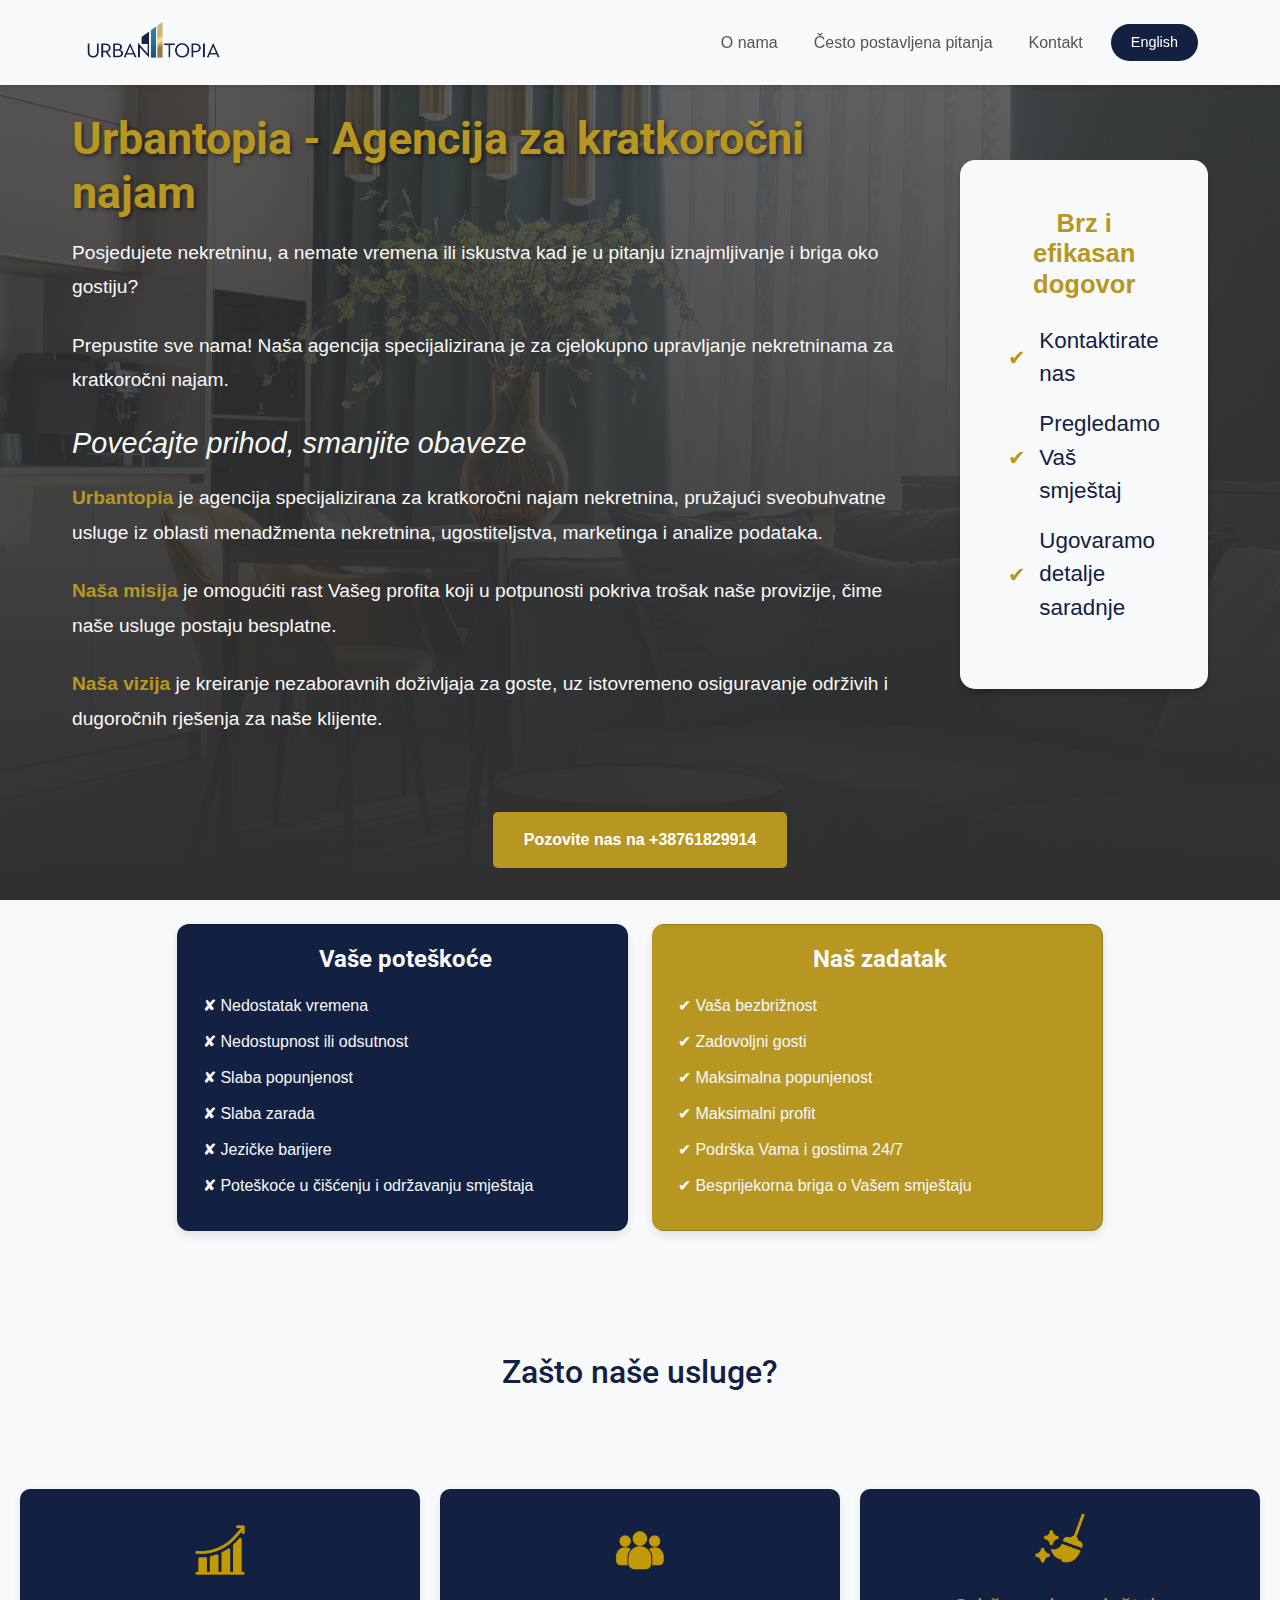
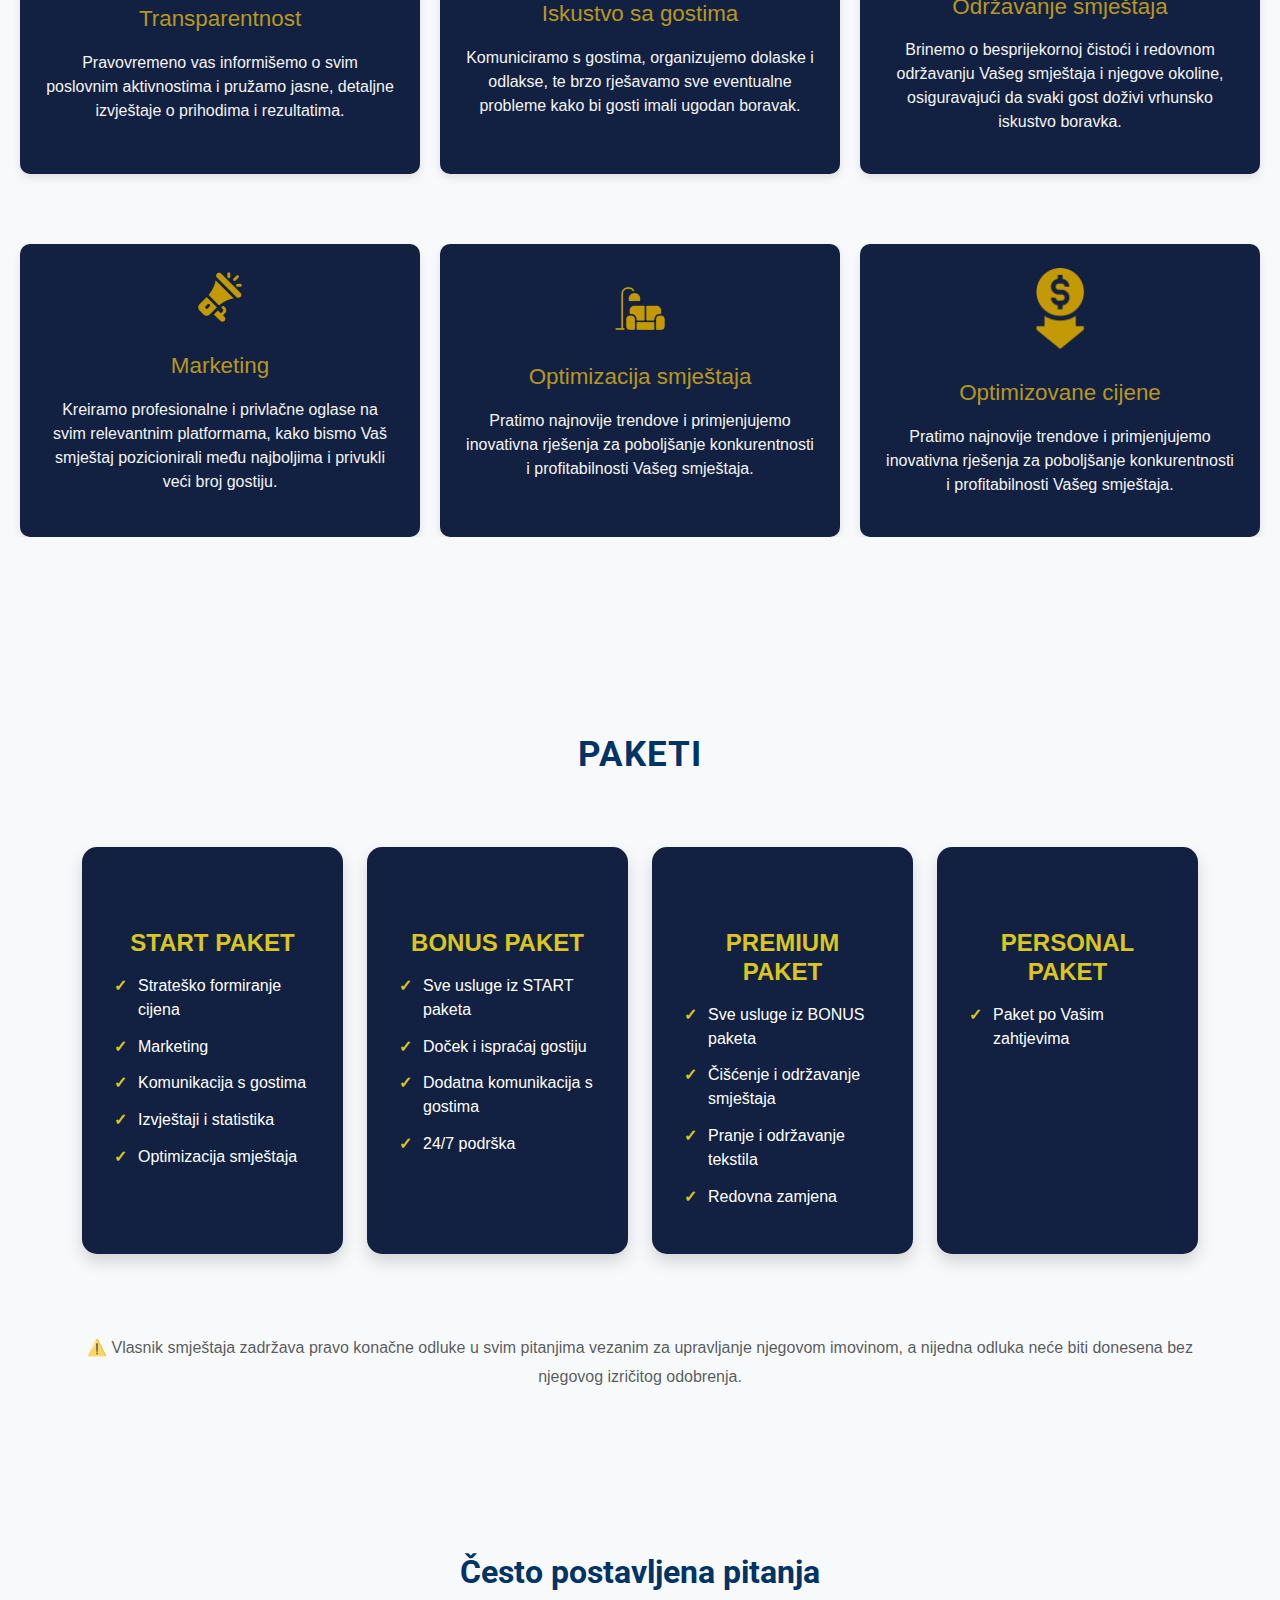
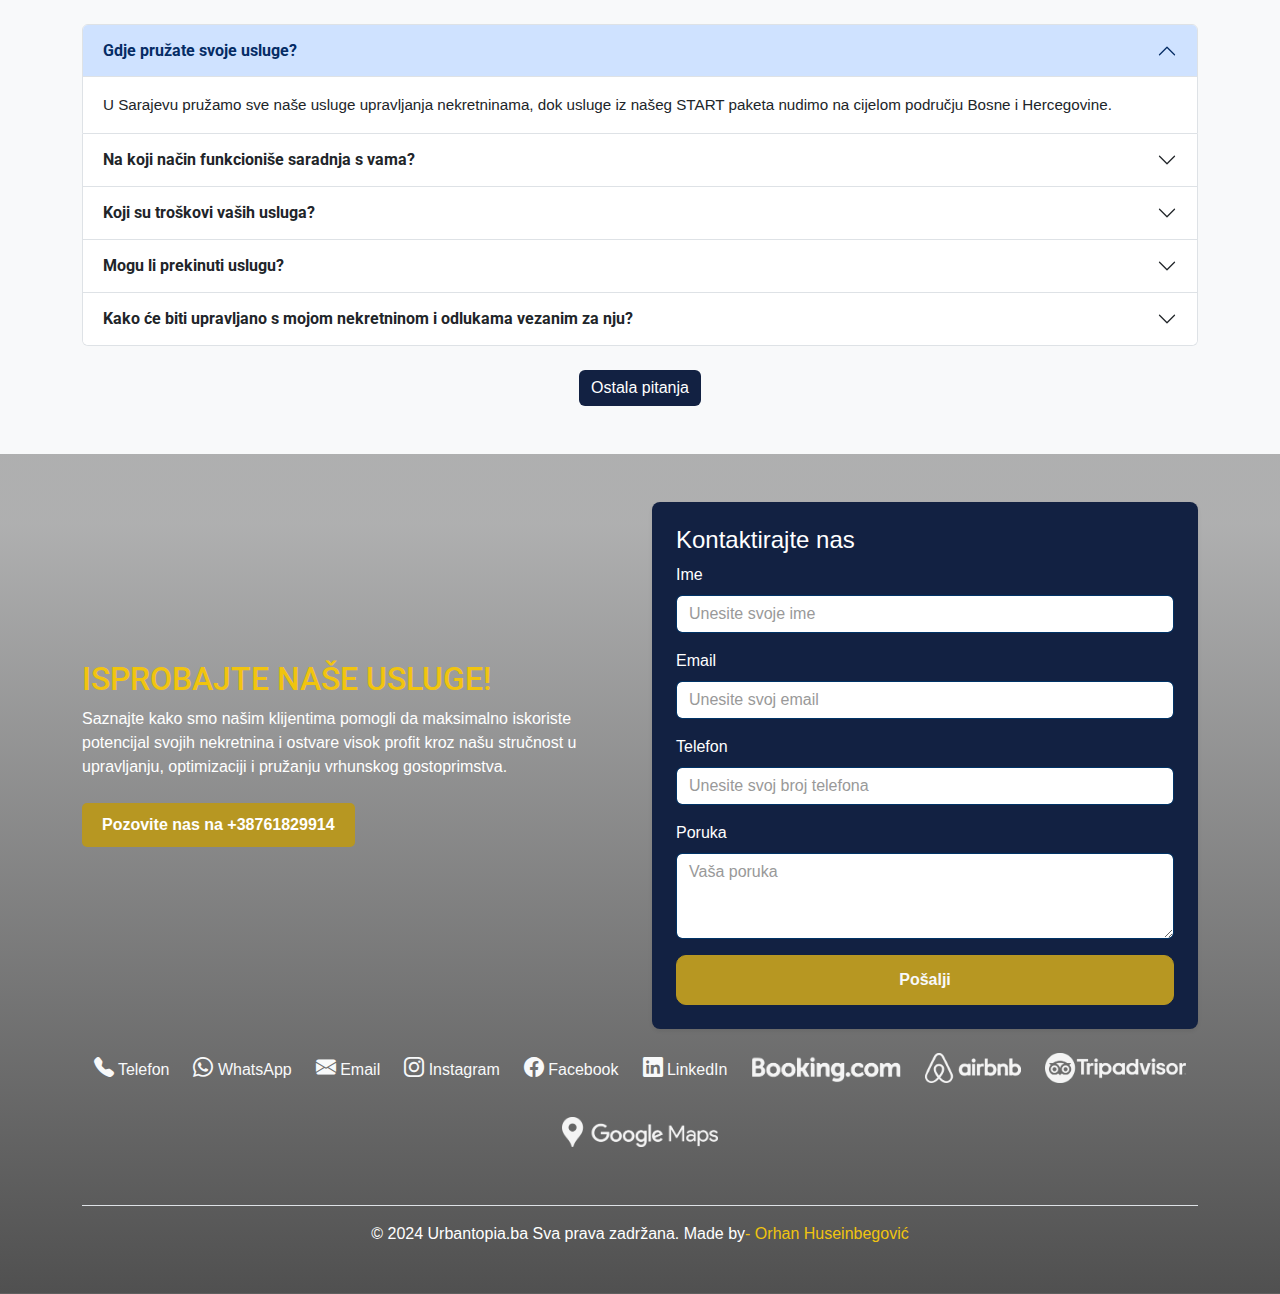
==== commit 5359fe6c: "Final fix" ====
--- a/index.html
+++ b/index.html
@@ -67,7 +67,1251 @@
   <link
     href="https://fonts.googleapis.com/css2?family=Roboto:wght@400;500;700&family=Raleway:wght@400;500;700&display=swap"
     rel="stylesheet">
-</head>
+
+    <style>
+      .text-plava {
+        color: #122142;
+      }
+  
+      /* Apply Raleway to the body (everything else by default) */
+      body {
+        font-family: 'Raleway', sans-serif;
+        background-color: #f8f9fa;
+      }
+  
+      /* Apply Roboto to h1 and h2 tags */
+      h1,
+      h2 {
+        font-family: 'Roboto', sans-serif;
+      }
+  
+      /* Optional: Adjust font weights and sizes for better style */
+      h1 {
+        font-weight: 700;
+        font-size: 2.5rem;
+        /* Example size */
+      }
+  
+      h2 {
+        font-weight: 500;
+        font-size: 2rem;
+        /* Example size */
+      }
+  
+  
+  
+      /* Navbar */
+      .navbar {
+        background-color: #f8f9fa;
+        /* Light gray background */
+        box-shadow: 0px 2px 4px rgba(0, 0, 0, 0.1);
+        /* Subtle shadow */
+        padding: 10px 0;
+      }
+  
+      .navbar-brand {
+        display: flex;
+        align-items: center;
+      }
+  
+      /* Adjust logo size */
+      .logo-img {
+        height: 55px;
+        /* Increase logo height */
+        max-width: 140px;
+        /* Ensure it doesn't overflow */
+        object-fit: contain;
+        /* Maintain aspect ratio */
+        margin-right: 15px;
+        /* Space between logo and text */
+      }
+  
+      /* Adjust Sarajevo text */
+      .logo-text {
+        font-size: 1.6rem;
+        /* Match size with logo */
+        font-weight: bold;
+        color: #122142;
+        /* Dark gray text color */
+        line-height: 1;
+        /* Align vertically */
+      }
+  
+      /* Navigation links */
+      .navbar-nav .nav-link {
+        font-size: 1rem;
+        color: #555;
+        margin: 0 10px;
+        transition: color 0.3s ease-in-out;
+      }
+  
+      .navbar-nav .nav-link:hover {
+        color: #b79722;
+      }
+  
+      /* English option */
+      .navbar-nav .nav-link.english {
+        font-weight: bold;
+        margin-left: 20px;
+        color: #b79722;
+      }
+  
+      .navbar-nav .nav-link.english:hover {
+        color: #ff9900;
+      }
+  
+      /* Mobile adjustments */
+      @media (max-width: 768px) {
+        .navbar-brand .logo-img {
+          height: 45px;
+          /* Reduce height for smaller screens */
+        }
+  
+        .navbar-nav .nav-link {
+          margin: 5px 0;
+        }
+      }
+  
+  
+  
+  
+  
+      /*-------------- NAVBAR SECTION START -----------------*/
+  
+  
+  
+      /*-------------- NAVBAR BUTTON START -----------------*/
+  
+      /* Centering and styling the button */
+      #languageToggle {
+        font-size: 0.9rem;
+        /* Slightly smaller font size for neatness */
+        padding: 8px 20px;
+        /* Adds padding to the button */
+        background-color: #122142;
+        /* Bootstrap primary color */
+        color: white;
+        /* Text color */
+        border: none;
+        /* No border */
+        cursor: pointer;
+        /* Pointer cursor on hover */
+        transition: all 0.3s ease-in-out;
+        /* Smooth transition for hover */
+      }
+  
+      #languageToggle:hover {
+        background-color: #b79722;
+        /* Darker blue on hover */
+        color: #122142;
+        /* Keep text color consistent */
+      }
+  
+      #languageToggle:focus {
+        outline: none;
+        /* Remove focus outline */
+      }
+  
+      /* Center the button with other list items */
+      .navbar-nav .nav-item {
+        display: flex;
+        align-items: center;
+      }
+  
+      .navbar-nav .nav-item:last-child {
+        margin-left: 10px;
+        /* Add spacing from other links */
+      }
+  
+      /*-------------- NAVBAR BUTTON END -----------------*/
+  
+  
+  
+      /*-------------- HERO SECTION START -----------------*/
+      /* General Reset */
+      body {
+        font-family: Arial, sans-serif;
+        margin: 0;
+        padding: 0;
+        box-sizing: border-box;
+      }
+  
+      /* Hero Section Styling */
+      .hero-section {
+        position: relative;
+        background: url('assets/pictures/bg.png') center center/cover no-repeat;
+        color: #fff;
+        min-height: 100vh;
+        padding-top: 5rem;
+        /* Prevent overlap from navbar */
+        display: flex;
+        align-items: center;
+        justify-content: center;
+      }
+  
+      .hero-overlay {
+        background: linear-gradient(0deg, #303030 0%, rgba(51, 51, 51, 0.75) 100%);
+        position: absolute;
+        top: 0;
+        left: 0;
+        width: 100%;
+        height: 100%;
+        z-index: 1;
+      }
+  
+      .hero-content {
+        position: relative;
+        z-index: 2;
+        padding: 2rem;
+        max-width: 1200px;
+        /* Restrict max width for readability */
+        display: flex;
+        flex-direction: column;
+        gap: 2rem;
+        margin: 0 auto;
+      }
+  
+      .hero-title {
+        font-size: 2.8rem;
+        font-weight: 700;
+        color: #b79722;
+        /* Golden for contrast */
+        text-shadow: 2px 2px 4px rgba(0, 0, 0, 0.5);
+        margin-bottom: 1rem;
+      }
+  
+      .hero-slogan {
+        font-size: 1.8rem;
+        margin: 1rem 0;
+        color: #f8f9fa;
+        /* White for softer readability */
+        font-style: italic;
+      }
+  
+      .hero-text {
+        font-size: 1.2rem;
+        line-height: 1.8;
+        color: #f8f9fa;
+        margin-bottom: 1.5rem;
+      }
+  
+      .hero-text b {
+        color: #b79722;
+        /* Highlight key text in gold */
+      }
+  
+      .hero-text[data-lang="bs"] {
+        margin-left: 2rem;
+        /* Slight left adjustment for Bosnian */
+        text-align: left;
+      }
+  
+      .hero-text[data-lang="en"] {
+        text-align: center;
+        margin-left: 0;
+      }
+  
+      /* Steps Section */
+      .steps {
+        background: #f8f9fa;
+        border-radius: 15px;
+        padding: 2rem;
+        color: #122142;
+        box-shadow: 0px 4px 6px rgba(0, 0, 0, 0.2);
+        position: relative;
+        margin-top: 2rem;
+        max-width: 1000px;
+        margin: 0 auto;
+      }
+  
+      .steps,
+      .contact-form {
+        max-width: 1000px;
+        /* Increased max-width for wider sections */
+        margin: 0 auto;
+        /* Center the content */
+        padding: 20px;
+        /* Padding inside the container */
+      }
+  
+      .steps h4 {
+        font-size: 1.6rem;
+        font-weight: 700;
+        margin-bottom: 1.5rem;
+        text-align: center;
+        color: #b79722;
+      }
+  
+      .steps ul {
+        list-style: none;
+        padding: 0;
+        margin: auto;
+      }
+  
+      .steps ul li {
+        margin: 1rem 0;
+        font-size: 1.2rem;
+        display: flex;
+        align-items: center;
+      }
+  
+      .steps ul li::before {
+        content: "✔";
+        font-size: 1.3rem;
+        color: #b79722;
+        margin-right: 0.8rem;
+      }
+  
+      .contact-phone {
+        font-size: 1.3rem;
+        font-weight: bold;
+        margin-top: 1.5rem;
+        color: #b79722;
+        text-align: center;
+      }
+  
+      /* Contact Form 
+      .contact-form {
+        background: #f8f9fa;
+        border-radius: 15px;
+        padding: 2rem;
+        box-shadow: 0 4px 6px rgba(0, 0, 0, 0.2);
+        margin-top: 2rem;
+        width: 100%;
+        max-width: 1000px;
+      }
+      */
+  
+      /* Style the "Kontakt us" heading */
+      .contact-heading {
+        font-size: 1.8rem;
+        font-weight: bold;
+        color: #003366;
+        /* Dark color for contrast */
+        margin-bottom: 1.5rem;
+        text-align: center;
+        /* Center the heading */
+      }
+  
+      .contact-form .form-control {
+        border: 2px solid #ccc;
+        border-radius: 8px;
+        padding: 0.8rem;
+        font-size: 1rem;
+        margin-bottom: 1rem;
+        transition: border 0.3s ease;
+        width: 100%;
+        /* Ensures the form fields take full width */
+        box-sizing: border-box;
+        /* Includes padding in the width calculation */
+      }
+  
+      .contact-form .form-control:focus {
+        border: 2px solid #003366;
+        outline: none;
+      }
+  
+      .contact-form button {
+        background: #003366;
+        color: #fff;
+        border: none;
+        border-radius: 8px;
+        padding: 0.8rem 1.5rem;
+        font-size: 1rem;
+        font-weight: bold;
+        transition: all 0.3s ease;
+        width: 100%;
+      }
+  
+      .contact-form button:hover {
+        background: #b79722;
+        color: #122142;
+        transform: scale(1.05);
+      }
+  
+      @media (min-width: 1024px) {
+        .steps {
+          max-width: 800px;
+          padding: 3rem;
+        }
+  
+        .steps ul li {
+          font-size: 1.4rem;
+        }
+      }
+  
+      /* Responsive Design */
+      @media (max-width: 768px) {
+        .hero-content {
+          text-align: center;
+          gap: 1.5rem;
+        }
+  
+        .hero-title {
+          font-size: 2rem;
+        }
+  
+        .hero-slogan {
+          font-size: 1.4rem;
+        }
+  
+        .hero-text {
+          font-size: 1rem;
+        }
+      }
+  
+  
+      /* HERO SECTION START */
+      .hero-section {
+        position: relative;
+        background: url('assets/pictures/firstbg.jpg') center center/cover no-repeat;
+        color: #fff;
+        min-height: 100vh;
+        padding-top: 5rem;
+        display: flex;
+        flex-direction: column;
+        justify-content: space-between;
+        /* Space between top content and bottom button */
+      }
+  
+  
+  
+      .hero-content {
+        position: relative;
+        z-index: 2;
+        padding: 2rem;
+        max-width: 1200px;
+        display: flex;
+        flex-direction: column;
+        gap: 2rem;
+        margin: 0 auto;
+      }
+  
+      .hero-call-button-wrapper {
+        position: relative;
+        z-index: 2;
+        text-align: center;
+        margin-top: auto;
+        padding-bottom: 2rem;
+      }
+  
+      .btn-call {
+        background: #b79722;
+        color: #b79722;
+        font-size: 1.2rem;
+        font-weight: bold;
+        padding: 0.8rem 2rem;
+        border-radius: 8px;
+        text-decoration: none;
+        position: relative;
+        transition: all 0.3s ease;
+        display: inline-block;
+      }
+  
+      .btn-call:hover {
+        transform: scale(1.05);
+        background: #b79722;
+      }
+  
+      @media (max-width: 768px) {
+        .hero-call-button-wrapper {
+          padding-bottom: 1rem;
+        }
+      }
+  
+      .herobutton {
+        color: #b79722;
+      }
+  
+  
+  
+      /*-------------- HERO SECTION END -----------------*/
+  
+  
+  
+  
+  
+      .bg-light {
+        background-color: #f8f9fa !important;
+        /* Lagana siva */
+      }
+  
+      .bg-dark {
+        background-color: #122142 !important;
+        /* Tamno plava */
+      }
+  
+      /*---------------- PACKAGES SECTION START --------------------- */
+  
+      .packages {
+        background-color: #f8f9fa;
+        /* White background for the section */
+      }
+  
+      .packages h2 {
+        font-weight: bold;
+        color: #003366;
+        /* Dark blue color */
+        font-size: 2.2rem;
+        margin-bottom: 1.5rem;
+        text-transform: uppercase;
+        letter-spacing: 1px;
+      }
+  
+      .card {
+        background-color: #122142;
+        /* Dark blue for the cards */
+        border-radius: 15px;
+        transition: transform 0.3s ease, box-shadow 0.3s ease, background-color 0.3s ease;
+        color: #f8f9fa;
+        box-shadow: 0 4px 10px rgba(0, 0, 0, 0.2);
+        overflow: hidden;
+      }
+  
+      .card:hover {
+        transform: scale(1.05);
+        box-shadow: 0 10px 30px rgba(0, 0, 0, 0.3);
+      }
+  
+      .card-body {
+        padding: 2rem;
+      }
+  
+      .card h4 {
+        font-weight: bold;
+        font-size: 1.5rem;
+        color: #dbc621;
+        /* Gold for titles */
+        margin-bottom: 1rem;
+        text-transform: uppercase;
+        transition: color 0.3s ease;
+      }
+  
+      .card h4:hover {
+        color: #ffffff;
+        /* White on hover */
+      }
+  
+      .card ul {
+        padding-left: 0;
+        list-style: none;
+        margin: 0;
+      }
+  
+      .card ul li {
+        font-size: 1rem;
+        margin-bottom: 0.8rem;
+        position: relative;
+        padding-left: 1.5rem;
+        color: #ffffff;
+      }
+  
+      .card ul li::before {
+        content: "\2713";
+        /* Checkmark icon */
+        color: #dbc621;
+        /* Gold color */
+        font-weight: bold;
+        position: absolute;
+        left: 0;
+      }
+  
+      .text-muted {
+        font-size: 1rem;
+        line-height: 1.8;
+        color: #6c757d;
+        margin-top: 2rem;
+      }
+  
+      /* Responsive adjustments */
+      @media (max-width: 992px) {
+        .card {
+          margin-bottom: 1.5rem;
+        }
+      }
+  
+      @media (max-width: 576px) {
+        .card-body {
+          padding: 1.5rem;
+        }
+  
+        .card h4 {
+          font-size: 1.3rem;
+        }
+  
+        .card ul li {
+          font-size: 0.95rem;
+        }
+  
+        .text-muted {
+          font-size: 0.9rem;
+        }
+      }
+  
+      /*---------------- PACKAGES SECTION END --------------------- */
+  
+  
+  
+  
+      /*---------------- QUESTIONS SECTION START --------------------- */
+  
+      .faq h2 {
+        font-weight: bold;
+        color: #003366;
+        /* Tamno plava */
+      }
+  
+      .accordion-button {
+        font-weight: bold;
+      }
+  
+      .accordion-body {
+        font-size: 0.95rem;
+        line-height: 1.6;
+      }
+  
+      .btn-primary {
+        background-color: #122142;
+        /* Tamno plava */
+        border: none;
+      }
+  
+      .btn-primary:hover {
+        background-color: #00509E;
+        /* Svjetlija plava */
+      }
+  
+      /*---------------- QUESTIONS SECTION END --------------------- */
+  
+  
+      /*---------------- FOOTER SECTION START --------------------- */
+      .footer-section {
+        background: linear-gradient(0deg, #505050 0%, rgba(102, 102, 102, 0.50) 91.7%),
+          url('https://images.pexels.com/photos/189333/pexels-photo-189333.jpeg');
+        background-size: cover;
+        background-position: center;
+        background-repeat: no-repeat;
+        color: #ffffff;
+      }
+  
+      .footer-section h2,
+      .footer-section h4 {
+        color: #f1c40f;
+      }
+  
+      .footer-section a {
+        color: #f1c40f;
+        text-decoration: none;
+      }
+  
+      .footer-section a:hover {
+        text-decoration: underline;
+      }
+  
+      .footer-section p {
+        color: #ffffff;
+        /* Default paragraph color */
+        transition: color 0.3s ease;
+        /* Smooth transition */
+      }
+  
+      /* Call Us button */
+      .footer-section .btn {
+        background-color: #b79722;
+        color: #ffffff;
+        border: none;
+        padding: 10px 20px;
+        border-radius: 5px;
+        font-weight: bold;
+        text-align: center;
+        display: inline-block;
+        text-decoration: none;
+        margin-bottom: 20px;
+      }
+  
+      .footer-section .btn:hover {
+        background-color: #122142;
+      }
+  
+      /* Partner logos */
+      .partner-logos {
+        display: flex;
+        gap: 20px;
+        justify-content: flex-start;
+        align-items: center;
+      }
+  
+      .partner-logos img {
+        height: auto;
+        width: 8.5rem;
+        transition: transform 0.3s ease;
+      }
+  
+      .partner-logo {
+        height: 30px;
+        /* Set height for small icons */
+        width: auto;
+        /* Maintain aspect ratio */
+        object-fit: contain;
+        vertical-align: middle;
+      }
+  
+      .text-light i {
+        font-size: 20px;
+        /* Ensure consistent icon size */
+      }
+  
+      .row.align-items-center .gap-4>* {
+        margin-bottom: 10px;
+        /* Space out items for smaller screens */
+      }
+  
+  
+      .partner-logos img:hover {
+        transform: scale(1.1);
+      }
+  
+      /* Unikatna forma */
+      .unique-contact-form {
+        background-color: #122142;
+        border-radius: 8px;
+        color: #ffffff;
+        padding: 20px;
+      }
+  
+      .unique-contact-form h4 {
+        color: #ffffff;
+      }
+  
+      .unique-contact-form input,
+      .unique-contact-form textarea {
+        border: 1px solid #003366;
+        color: #003366;
+      }
+  
+      .unique-contact-form input::placeholder,
+      .unique-contact-form textarea::placeholder {
+        color: #999999;
+      }
+  
+      /* Unikatno dugme */
+      .unique-submit-btn {
+        background-color: #b79722;
+        color: #f8f9fa;
+        border: 1px solid #b79722;
+        font-weight: bold;
+        transition: background-color 0.3s ease, color 0.3s ease;
+        border-radius: 10px;
+        height: 50px;
+      }
+  
+      .unique-submit-btn:hover {
+        background-color: #f1c40f;
+        color: #f8f9fa;
+      }
+  
+  
+      /*---------------- FOOTER SECTION END --------------------- */
+  
+      /*---------------- SERVICES SECTION START --------------------- */
+      /* General Section Styling */
+      .services-section {
+        padding: 50px 20px;
+      }
+  
+      .services-section h2 {
+        color: #122142;
+        font-size: 2rem;
+      }
+  
+      /* Carousel Container */
+      .services-carousel-container {
+        overflow: hidden;
+        width: 100%;
+      }
+  
+      .services-carousel {
+        display: grid;
+        grid-template-columns: repeat(3, 1fr);
+        /* 3 columns */
+        gap: 20px;
+        transition: transform 0.3s ease-in-out;
+      }
+  
+      /* Ensure Consistent Card Height */
+      .service-card {
+        display: flex;
+        flex-direction: column;
+        align-items: center;
+        justify-content: flex-start;
+        /* Align content to the top */
+        background-color: #122142;
+        border-radius: 10px;
+        padding: 20px;
+        box-shadow: 0 4px 8px rgba(0, 0, 0, 0.1);
+        text-align: center;
+        transition: transform 0.3s ease, box-shadow 0.3s ease;
+        height: auto;
+        /* Set a fixed height for all cards */
+        overflow: hidden;
+        /* Prevent overflow of content */
+      }
+  
+      .service-card:hover {
+        transform: translateY(-5px);
+        background-color: #f4f4f4;
+        box-shadow: 0 8px 15px rgba(0, 0, 0, 0.2);
+      }
+  
+      /* Change color on hover */
+      .service-card:hover p {
+        color: #122142;
+        /* Change this to any color you prefer */
+      }
+  
+      .service-card img {
+        margin-bottom: 15px;
+        width: 50px;
+        height: auto;
+      }
+  
+      .service-card h4 {
+        margin-top: 15px;
+        font-size: 1.4rem;
+        color: #b79722;
+      }
+  
+  
+      .service-card p {
+        font-size: 1rem;
+        color: #f4f4f4;
+        margin-top: 10px;
+        overflow: hidden;
+        /* Hide overflow text */
+        text-overflow: ellipsis;
+        /* Add ellipsis for overflowing text */
+        display: -webkit-box;
+        /* Use WebKit's line-clamping */
+        /*-webkit-line-clamp: 3; */
+        -webkit-box-orient: vertical;
+        /* Use vertical orientation */
+      }
+  
+      /* Carousel Navigation Buttons */
+      .carousel-btn-container {
+        text-align: center;
+        margin-top: 20px;
+      }
+  
+      .carousel-btn {
+        background-color: #b79722;
+        color: #fff;
+        border: none;
+        padding: 10px 15px;
+        font-size: 1.5rem;
+        border-radius: 50%;
+        cursor: pointer;
+        margin: 0 10px;
+        transition: background-color 0.3s ease, box-shadow 0.3s ease;
+      }
+  
+      .carousel-btn:hover {
+        background-color: #81680d;
+      }
+  
+      /* Hide Buttons on Desktop */
+      @media (min-width: 769px) {
+        .carousel-btn-container {
+          display: none;
+          /* Completely hide the button container */
+        }
+      }
+  
+      /* Mobile View */
+      @media (max-width: 768px) {
+        .services-carousel {
+          display: flex;
+          /* Change grid to flex */
+          gap: 10px;
+          overflow-x: auto;
+          /* Enable horizontal scrolling */
+          scroll-snap-type: x mandatory;
+          /* Smooth snap scrolling */
+        }
+  
+        .service-card {
+          min-width: 80%;
+          /* Make each card take most of the viewport width */
+          scroll-snap-align: start;
+          /* Snap to the start of each card */
+        }
+      }
+  
+      /*---------------------- SERVICES SECTION END ----------------------- */
+  
+  
+      /*---------------------- BUTTON HERO SECTION START ----------------------- */
+      /* Center the button below all elements */
+      .text-center {
+        display: flex;
+        justify-content: center;
+        align-items: center;
+        margin-top: 50px;
+      }
+  
+      /* Style for the phone call button */
+      .btn-call {
+        background-color: #b79722;
+        /* Dark blue color */
+        color: white;
+        /* White text */
+        padding: 15px 30px;
+        /* Add padding for better button size */
+        font-size: 16px;
+        /* Adjust font size */
+        border-radius: 5px;
+        /* Rounded corners */
+        text-decoration: none;
+        /* Remove underline */
+        transition: background-color 0.3s ease, transform 0.3s ease;
+        /* Smooth transition */
+      }
+  
+      /* Hover effect for the button */
+      .btn-call:hover {
+        background-color: #122142;
+        /* Darker shade of the button on hover */
+        color: #f8f9fa;
+        transform: translateY(-5px);
+        /* Slightly lift the button */
+      }
+  
+      /* Focus effect for accessibility */
+      .btn-call:focus {
+        outline: none;
+        box-shadow: 0 0 0 3px rgba(18, 33, 66, 0.5);
+      }
+  
+      /*---------------------- BUTTON HERO SECTION END ----------------------- */
+  
+  
+      /*-----------------------CHALLENGES SECTION ----------------------- */
+      /* General styling for both boxes */
+      .challenge-box,
+      .task-box {
+        transition: transform 0.3s ease, box-shadow 0.3s ease;
+        background-color: #ffffff;
+        /* White background for both */
+      }
+  
+      .challenge-box:hover,
+      .task-box:hover {
+        transform: translateY(-10px);
+        box-shadow: 0 4px 15px rgba(0, 0, 0, 0.2);
+        /* More pronounced shadow */
+      }
+  
+      /* Styling for "Vaše poteškoće" */
+      .challenge-box {
+        background-color: #f8f9fa;
+        /* Light gray background */
+        border: 1px solid #ddd;
+      }
+  
+      .challenge-box h3 {
+        color: #dc3545;
+        /* Red for emphasis */
+      }
+  
+      .challenge-box li {
+        position: relative;
+        font-size: 1rem;
+        padding-left: 2rem;
+        color: #6c757d;
+        /* Muted gray text */
+      }
+  
+      .challenge-box li::before {
+        content: "\2716";
+        /* X symbol */
+        position: absolute;
+        left: 0;
+        font-size: 1.5rem;
+        color: #dc3545;
+        /* Red icon for challenges */
+      }
+  
+      /* Styling for "Naš zadatak" */
+      .task-box {
+        background-color: #122142;
+        /* Blue background */
+        border: 1px solid #0056b3;
+      }
+  
+      .task-box h3 {
+        color: #ffffff;
+        /* Green for success */
+      }
+  
+      .task-box li {
+        position: relative;
+        font-size: 1rem;
+        padding-left: 2rem;
+        color: #ffffff;
+        /* White text */
+      }
+  
+      .task-box li::before {
+        content: "\2714";
+        /* Checkmark symbol */
+        position: absolute;
+        left: 0;
+        font-size: 1.5rem;
+        color: #28a745;
+        /* Green icon for tasks */
+      }
+  
+      /* Responsive layout */
+      @media (max-width: 768px) {
+        .challenges-and-tasks .row {
+          flex-direction: column;
+        }
+  
+        .challenge-box,
+        .task-box {
+          margin-bottom: 20px;
+        }
+      }
+  
+      /*-----------------------CHALLENGES SECTION END----------------------- */
+  
+  
+      /* Sprečavanje horizontalnog prelijevanja */
+      body,
+      html {
+        margin: 0;
+        padding: 0;
+        overflow-x: hidden;
+      }
+  
+      /* Osiguravanje elemenata da ne prelaze okvir */
+      *,
+      *::before,
+      *::after {
+        box-sizing: border-box;
+      }
+  
+      /* Specifična ispravka za hero sekciju */
+      .hero-section {
+        overflow: hidden;
+      }
+  
+      /* Sprečavanje širine većih elemenata */
+      .steps,
+      .contact-form {
+        box-sizing: border-box;
+      }
+  
+      /* Scoped styles for the unique-section */
+      .unique-section .container {
+        max-width: 1200px;
+        margin: 0 auto;
+        padding: 20px;
+      }
+  
+      .unique-section .row {
+        justify-content: center;
+        background-color: #f8f9fa;
+      }
+  
+      .unique-section .card {
+        border-radius: 12px;
+        padding: 20px;
+        box-shadow: 0 4px 10px rgba(0, 0, 0, 0.1);
+        text-align: center;
+        min-height: 300px;
+      }
+  
+      .unique-section .red-card {
+        background-color: #122142;
+        border-left: 6px solid #122142;
+      }
+  
+      .unique-section .blue-card {
+        background-color: #b79722;
+        border-left: 6px solid #b79722;
+      }
+  
+      .unique-section .card h2 {
+        font-size: 1.5rem;
+        font-weight: bold;
+        margin-bottom: 20px;
+      }
+  
+      .unique-section .icon {
+        font-size: 1.2rem;
+        margin-right: 8px;
+      }
+  
+      .unique-section .paragraph {
+        margin-bottom: 12px;
+        font-size: 1rem;
+        font-weight: 500;
+        display: flex;
+        align-items: center;
+        justify-content: flex-start;
+      }
+  
+      .unique-section .paragraph.red {
+        color: #f8f9fa;
+      }
+  
+      .unique-section .paragraph.green {
+        color: #f8f9fa;
+      }
+  
+      @media (max-width: 768px) {
+        .unique-section .card {
+          padding: 15px;
+        }
+  
+        .unique-section .card h2 {
+          font-size: 1.25rem;
+        }
+  
+        .unique-section .paragraph {
+          font-size: 0.9rem;
+        }
+      }
+  
+      .text-color-unique {
+        color: #122142;
+      }
+  
+      .h2goldsection {
+        color: #122142;
+      }
+  
+      .buttoncolorinform {
+        background-color: #122142;
+      }
+  
+      /*---------------------- RESPONSE SECTION START ----------------------- */
+      /* Modal overlay styles */
+      .modal-overlay {
+        position: fixed;
+        top: 0;
+        left: 0;
+        width: 100%;
+        height: 100%;
+        background: rgba(0, 0, 0, 0.8);
+        /* Dark semi-transparent background */
+        display: flex;
+        align-items: center;
+        justify-content: center;
+        z-index: 1000;
+      }
+  
+      /* Hidden initially */
+      .modal-hidden {
+        display: none;
+      }
+  
+      /* Content inside the modal overlay */
+      .modal-content {
+        background: #f8f9fa;
+        padding: 30px;
+        border-radius: 8px;
+        text-align: center;
+        max-width: 90%;
+        width: 400px;
+        box-shadow: 0px 4px 15px rgba(0, 0, 0, 0.3);
+        font-family: Arial, sans-serif;
+      }
+  
+      /* Success message text */
+      .modal-content p {
+        font-size: 20px;
+        color: #122142;
+        margin-bottom: 20px;
+      }
+  
+      /* Close button styles */
+      .modal-close-btn {
+        background-color: #b79722;
+        color: white;
+        border: none;
+        padding: 10px 20px;
+        font-size: 16px;
+        border-radius: 5px;
+        cursor: pointer;
+      }
+  
+      .modal-close-btn:hover {
+        background-color: #745f11;
+      }
+  
+  
+      /*EN OVERLAY*/
+  
+      .modal-overlay-en {
+        position: fixed;
+        top: 0;
+        left: 0;
+        width: 100%;
+        height: 100%;
+        background: rgba(0, 0, 0, 0.8);
+        /* Dark semi-transparent background */
+        display: flex;
+        align-items: center;
+        justify-content: center;
+        z-index: 1000;
+      }
+  
+      /* Hidden initially */
+      .modal-hidden-en {
+        display: none;
+      }
+  
+      /* Content inside the modal overlay */
+      .modal-content-en {
+        background: #f8f9fa;
+        padding: 30px;
+        border-radius: 8px;
+        text-align: center;
+        max-width: 90%;
+        width: 400px;
+        box-shadow: 0px 4px 15px rgba(0, 0, 0, 0.3);
+        font-family: Arial, sans-serif;
+      }
+  
+      /* Success message text */
+      .modal-content-en p {
+        font-size: 20px;
+        color: #122142;
+        margin-bottom: 20px;
+      }
+  
+      /* Close button styles */
+      .modal-close-btn-en {
+        background-color: #b79722;
+        color: white;
+        border: none;
+        padding: 10px 20px;
+        font-size: 16px;
+        border-radius: 5px;
+        cursor: pointer;
+      }
+  
+      .modal-close-btn-en:hover {
+        background-color: #745f11;
+      }
+  
+      /*---------------------- RESPONSE SECTION  ----------------------- */
+  
+      /*---------------------- RESPONSE SECTION  ----------------------- */
+    </style>
+    
 </head>
 
 <body>
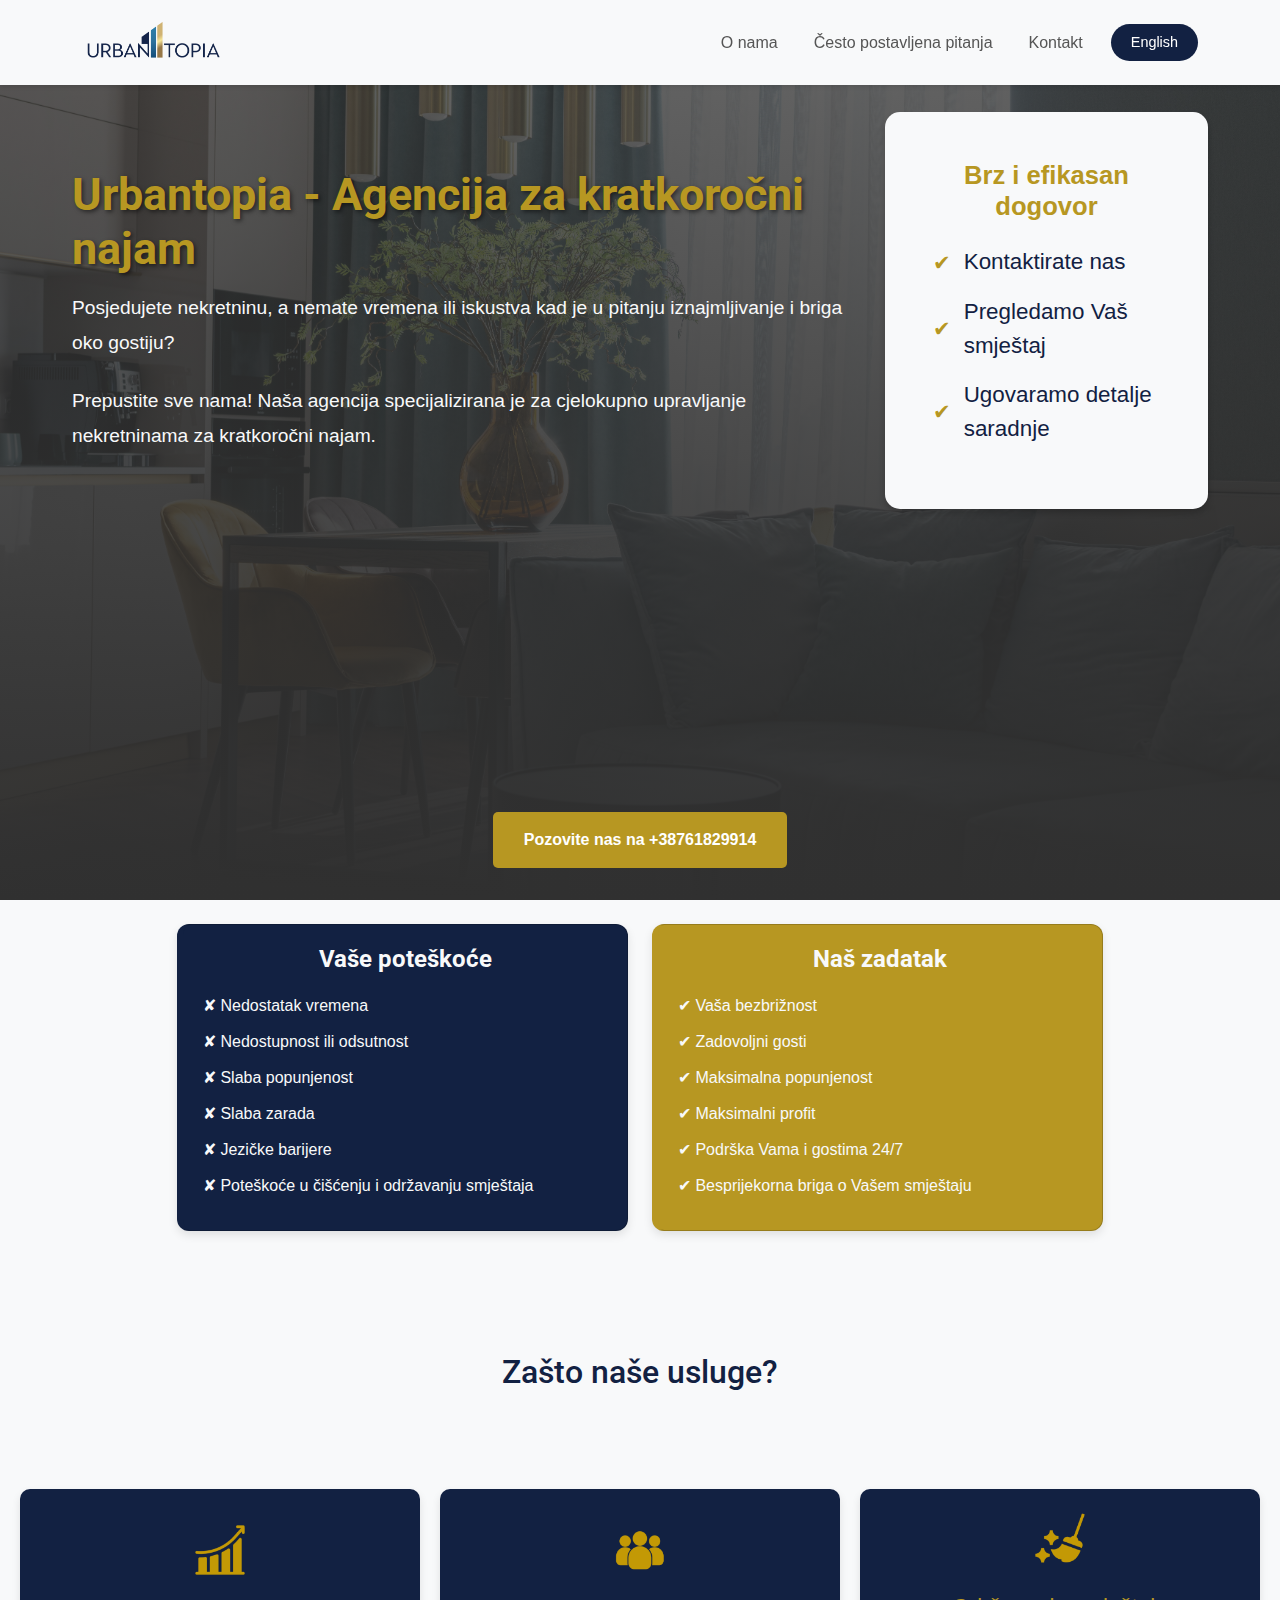
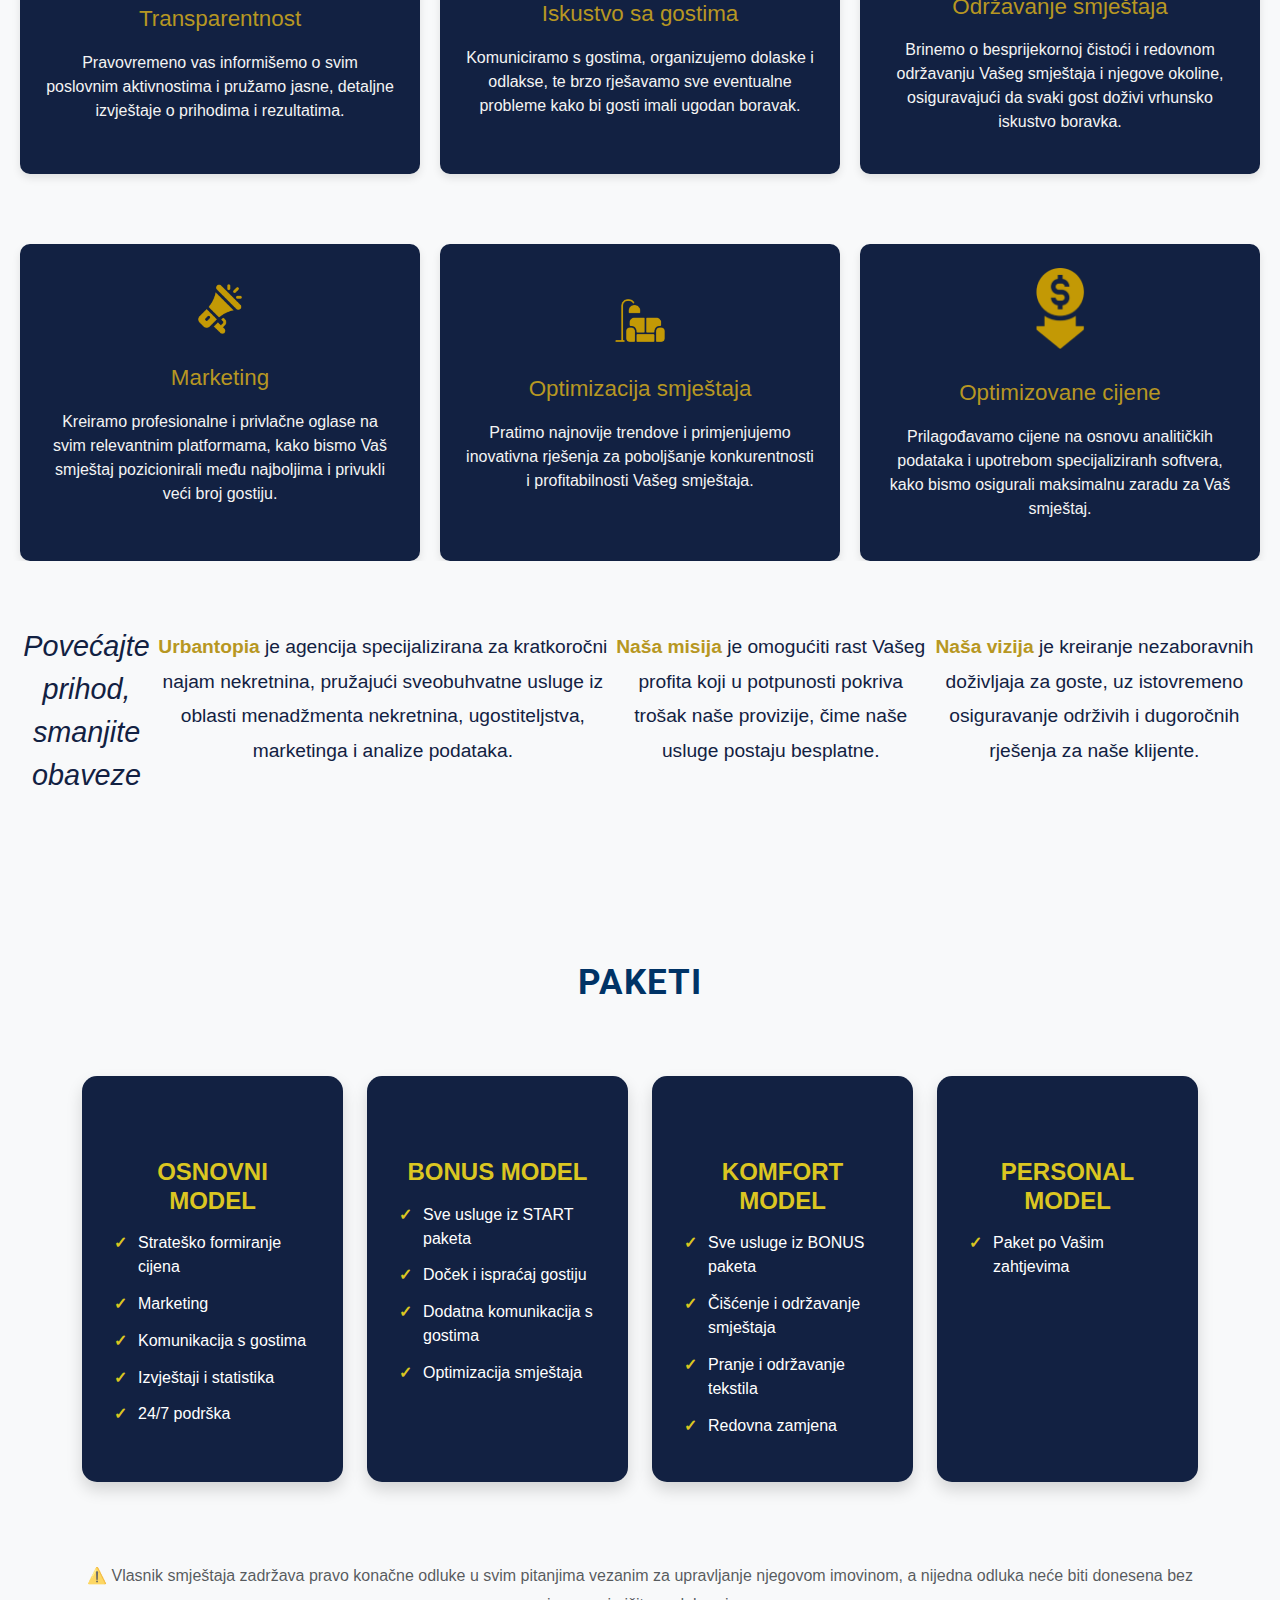
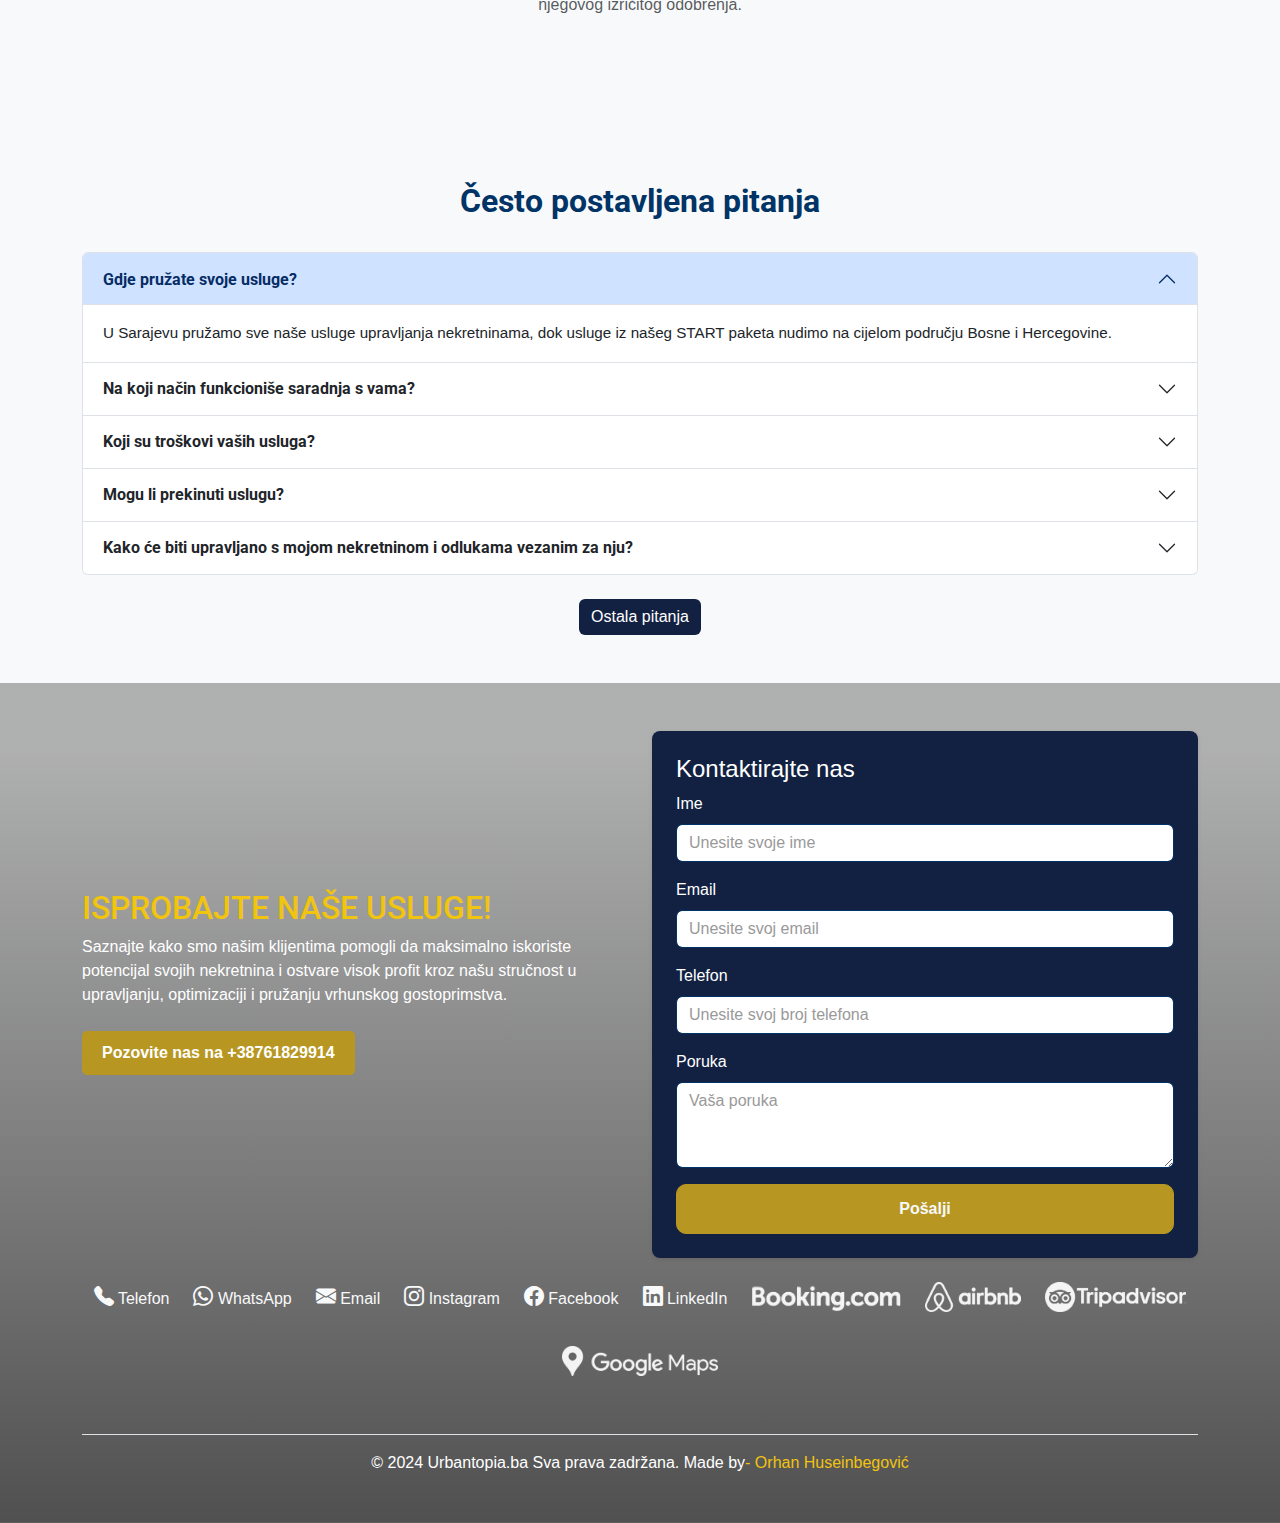
==== commit ed7cfaca: "Small text and UI updates" ====
--- a/index.html
+++ b/index.html
@@ -6,8 +6,8 @@
   <meta name="viewport" content="width=device-width, initial-scale=1.0">
   <title>Urbantopia</title>
   <meta name="description" content="Urbantopia - mi upravljamo vašim nekretninama">
-  <meta name="keywords"
-    content="nekretnine, apartmani, sarajevo, izdavanje apartmana, stan na dan, izdavanje nekretnina">
+      <meta name="keywords" content="kratkoročni najam nekretnina, upravljanje nekretninama, iznajmljivanje smještaja, optimizacija smještaja, iskustvo sa gostima, održavanje smještaja, menadžment nekretnina, ugostiteljstvo, marketing nekretnina, povećanje prihoda, briga o gostima, čišćenje i održavanje smještaja, komunikacija s gostima, doček i ispraćaj gostiju, check in, check out, airbnb, booking, airbnb domaćin, nekretnine sarajevo, iznajmljivanje stana sarajevo, čišćenje stana sarajevo, čišćenje stana, čistačica, agencija za najam, apartman, stan na dan, smještaj, smještaj sarajevo, vikendica sarajevo, stan na dan sarajevo, apartman sarajevo, apartmani sarajevo, hoteli sarajevo, hotel sarajevo, hostel sarajevo, smještaj sarajevo, nova godina sarajevo, ljeto sarajevo, putovanje sarajevo, sff sarajevo, sarajevo film festival, bascarsija, izleti sarajevo, sarajevski ratni tunel, sarajevska zime, sarajevska zicara, inat kuca, ferhadija, vijećnica, olimpijada sarajevo, turizam sarajevo">
+
   <meta name="author" content="Mak Drljević">
 
   <link rel="stylesheet" href="https://cdn.jsdelivr.net/npm/bootstrap-icons/font/bootstrap-icons.css">
@@ -24,7 +24,7 @@
   <!-- Open Graph Meta Tags for Social Sharing -->
   <meta property="og:title" content="Urbantopia">
   <meta property="og:description"
-    content="Urbantopia vam pomaže da dobijete maksimalno od svoje nekretnine dok se odmarate">
+    content="Urbantopia - agencija za kratkoročni najam">
   <meta property="og:image"
     content="https://www.urbantopia.ba/assets/urbantopia/Urban_Topia_3D_FB_Insta.jpg">
   <meta property="og:url" content="https://urbantopia.ba">
@@ -51,1267 +51,1271 @@
   </script>
 
   <!-- Google tag (gtag.js) -->
-  <script async src="https://www.googletagmanager.com/gtag/js?id=G-E1P6V603YQ"></script>
-  <script>
-    window.dataLayer = window.dataLayer || [];
-
-    function gtag() {
-      dataLayer.push(arguments);
-    }
-    gtag('js', new Date());
-
-    gtag('config', 'G-E1P6V603YQ');
-  </script>
+<script async src="https://www.googletagmanager.com/gtag/js?id=G-LN2SGJVBM5"></script>
+<script>
+  window.dataLayer = window.dataLayer || [];
+  function gtag(){dataLayer.push(arguments);}
+  gtag('js', new Date());
+
+  gtag('config', 'G-LN2SGJVBM5');
+</script>
   <link href="https://cdn.jsdelivr.net/npm/bootstrap@5.3.2/dist/css/bootstrap.min.css" rel="stylesheet">
   
   <link
     href="https://fonts.googleapis.com/css2?family=Roboto:wght@400;500;700&family=Raleway:wght@400;500;700&display=swap"
     rel="stylesheet">
-
+    
     <style>
-      .text-plava {
-        color: #122142;
-      }
-  
-      /* Apply Raleway to the body (everything else by default) */
-      body {
-        font-family: 'Raleway', sans-serif;
-        background-color: #f8f9fa;
-      }
-  
-      /* Apply Roboto to h1 and h2 tags */
-      h1,
-      h2 {
-        font-family: 'Roboto', sans-serif;
-      }
-  
-      /* Optional: Adjust font weights and sizes for better style */
-      h1 {
-        font-weight: 700;
-        font-size: 2.5rem;
-        /* Example size */
-      }
-  
-      h2 {
-        font-weight: 500;
+    .text-plava {
+      color: #122142;
+    }
+
+    /* Apply Raleway to the body (everything else by default) */
+    body {
+      font-family: 'Raleway', sans-serif;
+      background-color: #f8f9fa;
+    }
+
+    /* Apply Roboto to h1 and h2 tags */
+    h1,
+    h2 {
+      font-family: 'Roboto', sans-serif;
+    }
+
+    /* Optional: Adjust font weights and sizes for better style */
+    h1 {
+      font-weight: 700;
+      font-size: 2.5rem;
+      /* Example size */
+    }
+
+    h2 {
+      font-weight: 500;
+      font-size: 2rem;
+      /* Example size */
+    }
+
+
+
+    /* Navbar */
+    .navbar {
+      background-color: #f8f9fa;
+      /* Light gray background */
+      box-shadow: 0px 2px 4px rgba(0, 0, 0, 0.1);
+      /* Subtle shadow */
+      padding: 10px 0;
+    }
+
+    .navbar-brand {
+      display: flex;
+      align-items: center;
+    }
+
+    /* Adjust logo size */
+    .logo-img {
+      height: 55px;
+      /* Increase logo height */
+      max-width: 140px;
+      /* Ensure it doesn't overflow */
+      object-fit: contain;
+      /* Maintain aspect ratio */
+      margin-right: 15px;
+      /* Space between logo and text */
+    }
+
+    /* Adjust Sarajevo text */
+    .logo-text {
+      font-size: 1.6rem;
+      /* Match size with logo */
+      font-weight: bold;
+      color: #122142;
+      /* Dark gray text color */
+      line-height: 1;
+      /* Align vertically */
+    }
+
+    /* Navigation links */
+    .navbar-nav .nav-link {
+      font-size: 1rem;
+      color: #555;
+      margin: 0 10px;
+      transition: color 0.3s ease-in-out;
+    }
+
+    .navbar-nav .nav-link:hover {
+      color: #b79722;
+    }
+
+    /* English option */
+    .navbar-nav .nav-link.english {
+      font-weight: bold;
+      margin-left: 20px;
+      color: #b79722;
+    }
+
+    .navbar-nav .nav-link.english:hover {
+      color: #ff9900;
+    }
+
+    /* Mobile adjustments */
+    @media (max-width: 768px) {
+      .navbar-brand .logo-img {
+        height: 45px;
+        /* Reduce height for smaller screens */
+      }
+
+      .navbar-nav .nav-link {
+        margin: 5px 0;
+      }
+    }
+
+
+
+
+
+    /*-------------- NAVBAR SECTION START -----------------*/
+
+
+
+    /*-------------- NAVBAR BUTTON START -----------------*/
+
+    /* Centering and styling the button */
+    #languageToggle {
+      font-size: 0.9rem;
+      /* Slightly smaller font size for neatness */
+      padding: 8px 20px;
+      /* Adds padding to the button */
+      background-color: #122142;
+      /* Bootstrap primary color */
+      color: white;
+      /* Text color */
+      border: none;
+      /* No border */
+      cursor: pointer;
+      /* Pointer cursor on hover */
+      transition: all 0.3s ease-in-out;
+      /* Smooth transition for hover */
+    }
+
+    #languageToggle:hover {
+      background-color: #b79722;
+      /* Darker blue on hover */
+      color: #122142;
+      /* Keep text color consistent */
+    }
+
+    #languageToggle:focus {
+      outline: none;
+      /* Remove focus outline */
+    }
+
+    /* Center the button with other list items */
+    .navbar-nav .nav-item {
+      display: flex;
+      align-items: center;
+    }
+
+    .navbar-nav .nav-item:last-child {
+      margin-left: 10px;
+      /* Add spacing from other links */
+    }
+
+    /*-------------- NAVBAR BUTTON END -----------------*/
+
+
+
+    /*-------------- HERO SECTION START -----------------*/
+    /* General Reset */
+    body {
+      font-family: Arial, sans-serif;
+      margin: 0;
+      padding: 0;
+      box-sizing: border-box;
+    }
+
+    /* Hero Section Styling */
+    .hero-section {
+      position: relative;
+      background: url('assets/pictures/bg.png') center center/cover no-repeat;
+      color: #fff;
+      min-height: 100vh;
+      padding-top: 5rem;
+      /* Prevent overlap from navbar */
+      display: flex;
+      align-items: center;
+      justify-content: center;
+    }
+
+    .hero-overlay {
+      background: linear-gradient(0deg, #303030 0%, rgba(51, 51, 51, 0.75) 100%);
+      position: absolute;
+      top: 0;
+      left: 0;
+      width: 100%;
+      height: 100%;
+      z-index: 1;
+    }
+
+    .hero-content {
+      position: relative;
+      z-index: 2;
+      padding: 2rem;
+      max-width: 1200px;
+      /* Restrict max width for readability */
+      display: flex;
+      flex-direction: column;
+      gap: 2rem;
+      margin: 0 auto;
+    }
+
+    .hero-title {
+      font-size: 2.8rem;
+      font-weight: 700;
+      color: #b79722;
+      /* Golden for contrast */
+      text-shadow: 2px 2px 4px rgba(0, 0, 0, 0.5);
+      margin-bottom: 1rem;
+    }
+
+    .hero-slogan {
+      font-size: 1.8rem;
+      margin: 1rem 0;
+      color: #122142;
+      /* White for softer readability */
+      font-style: italic;
+    }
+
+    .hero-text {
+      font-size: 1.2rem;
+      line-height: 1.8;
+      color: #f8f9fa;
+      margin-bottom: 1.5rem;
+    }
+
+    .hero-text-plava{
+      font-size: 1.2rem;
+      line-height: 1.8;
+      color: #122142;
+      margin-bottom: 1.5rem;
+    }
+
+    .hero-text-plava b {
+      color: #b79722;
+      /* Highlight key text in gold */
+    }
+
+    .hero-text[data-lang="bs"] {
+      margin-left: 2rem;
+      /* Slight left adjustment for Bosnian */
+      text-align: left;
+    }
+
+    .hero-text[data-lang="en"] {
+      text-align: center;
+      margin-left: 0;
+    }
+
+    /* Steps Section */
+    .steps {
+      background: #f8f9fa;
+      border-radius: 15px;
+      padding: 2rem;
+      color: #122142;
+      box-shadow: 0px 4px 6px rgba(0, 0, 0, 0.2);
+      position: relative;
+      margin-top: 2rem;
+      max-width: 1000px;
+      margin: 0 auto;
+    }
+
+    .steps,
+    .contact-form {
+      max-width: 1000px;
+      /* Increased max-width for wider sections */
+      margin: 0 auto;
+      /* Center the content */
+      padding: 20px;
+      /* Padding inside the container */
+    }
+
+    .steps h4 {
+      font-size: 1.6rem;
+      font-weight: 700;
+      margin-bottom: 1.5rem;
+      text-align: center;
+      color: #b79722;
+    }
+
+    .steps ul {
+      list-style: none;
+      padding: 0;
+      margin: auto;
+    }
+
+    .steps ul li {
+      margin: 1rem 0;
+      font-size: 1.2rem;
+      display: flex;
+      align-items: center;
+    }
+
+    .steps ul li::before {
+      content: "✔";
+      font-size: 1.3rem;
+      color: #b79722;
+      margin-right: 0.8rem;
+    }
+
+    .contact-phone {
+      font-size: 1.3rem;
+      font-weight: bold;
+      margin-top: 1.5rem;
+      color: #b79722;
+      text-align: center;
+    }
+
+    /* Contact Form 
+    .contact-form {
+      background: #f8f9fa;
+      border-radius: 15px;
+      padding: 2rem;
+      box-shadow: 0 4px 6px rgba(0, 0, 0, 0.2);
+      margin-top: 2rem;
+      width: 100%;
+      max-width: 1000px;
+    }
+    */
+
+    /* Style the "Kontakt us" heading */
+    .contact-heading {
+      font-size: 1.8rem;
+      font-weight: bold;
+      color: #003366;
+      /* Dark color for contrast */
+      margin-bottom: 1.5rem;
+      text-align: center;
+      /* Center the heading */
+    }
+
+    .contact-form .form-control {
+      border: 2px solid #ccc;
+      border-radius: 8px;
+      padding: 0.8rem;
+      font-size: 1rem;
+      margin-bottom: 1rem;
+      transition: border 0.3s ease;
+      width: 100%;
+      /* Ensures the form fields take full width */
+      box-sizing: border-box;
+      /* Includes padding in the width calculation */
+    }
+
+    .contact-form .form-control:focus {
+      border: 2px solid #003366;
+      outline: none;
+    }
+
+    .contact-form button {
+      background: #003366;
+      color: #fff;
+      border: none;
+      border-radius: 8px;
+      padding: 0.8rem 1.5rem;
+      font-size: 1rem;
+      font-weight: bold;
+      transition: all 0.3s ease;
+      width: 100%;
+    }
+
+    .contact-form button:hover {
+      background: #b79722;
+      color: #122142;
+      transform: scale(1.05);
+    }
+
+    @media (min-width: 1024px) {
+      .steps {
+        max-width: 800px;
+        padding: 3rem;
+      }
+
+      .steps ul li {
+        font-size: 1.4rem;
+      }
+    }
+
+    /* Responsive Design */
+    @media (max-width: 768px) {
+      .hero-content {
+        text-align: center;
+        gap: 1.5rem;
+      }
+
+      .hero-title {
         font-size: 2rem;
-        /* Example size */
-      }
-  
-  
-  
-      /* Navbar */
-      .navbar {
-        background-color: #f8f9fa;
-        /* Light gray background */
-        box-shadow: 0px 2px 4px rgba(0, 0, 0, 0.1);
-        /* Subtle shadow */
-        padding: 10px 0;
-      }
-  
-      .navbar-brand {
+      }
+
+      .hero-slogan {
+        font-size: 1.4rem;
+      }
+
+      .hero-text {
+        font-size: 1rem;
+      }
+    }
+
+
+    /* HERO SECTION START */
+    .hero-section {
+      position: relative;
+      background: url('assets/pictures/firstbg.jpg') center center/cover no-repeat;
+      color: #fff;
+      min-height: 100vh;
+      padding-top: 5rem;
+      display: flex;
+      flex-direction: column;
+      justify-content: space-between;
+      /* Space between top content and bottom button */
+    }
+
+
+
+    .hero-content {
+      position: relative;
+      z-index: 2;
+      padding: 2rem;
+      max-width: 1200px;
+      display: flex;
+      flex-direction: column;
+      gap: 2rem;
+      margin: 0 auto;
+    }
+
+    .hero-call-button-wrapper {
+      position: relative;
+      z-index: 2;
+      text-align: center;
+      margin-top: auto;
+      padding-bottom: 2rem;
+    }
+
+    .btn-call {
+      background: #b79722;
+      color: #b79722;
+      font-size: 1.2rem;
+      font-weight: bold;
+      padding: 0.8rem 2rem;
+      border-radius: 8px;
+      text-decoration: none;
+      position: relative;
+      transition: all 0.3s ease;
+      display: inline-block;
+    }
+
+    .btn-call:hover {
+      transform: scale(1.05);
+      background: #b79722;
+    }
+
+    @media (max-width: 768px) {
+      .hero-call-button-wrapper {
+        padding-bottom: 1rem;
+      }
+    }
+
+    .herobutton {
+      color: #b79722;
+    }
+
+
+
+    /*-------------- HERO SECTION END -----------------*/
+
+
+
+
+
+    .bg-light {
+      background-color: #f8f9fa !important;
+      /* Lagana siva */
+    }
+
+    .bg-dark {
+      background-color: #122142 !important;
+      /* Tamno plava */
+    }
+
+    /*---------------- PACKAGES SECTION START --------------------- */
+
+    .packages {
+      background-color: #f8f9fa;
+      /* White background for the section */
+    }
+
+    .packages h2 {
+      font-weight: bold;
+      color: #003366;
+      /* Dark blue color */
+      font-size: 2.2rem;
+      margin-bottom: 1.5rem;
+      text-transform: uppercase;
+      letter-spacing: 1px;
+    }
+
+    .card {
+      background-color: #122142;
+      /* Dark blue for the cards */
+      border-radius: 15px;
+      transition: transform 0.3s ease, box-shadow 0.3s ease, background-color 0.3s ease;
+      color: #f8f9fa;
+      box-shadow: 0 4px 10px rgba(0, 0, 0, 0.2);
+      overflow: hidden;
+    }
+
+    .card:hover {
+      transform: scale(1.05);
+      box-shadow: 0 10px 30px rgba(0, 0, 0, 0.3);
+    }
+
+    .card-body {
+      padding: 2rem;
+    }
+
+    .card h4 {
+      font-weight: bold;
+      font-size: 1.5rem;
+      color: #dbc621;
+      /* Gold for titles */
+      margin-bottom: 1rem;
+      text-transform: uppercase;
+      transition: color 0.3s ease;
+    }
+
+    .card h4:hover {
+      color: #ffffff;
+      /* White on hover */
+    }
+
+    .card ul {
+      padding-left: 0;
+      list-style: none;
+      margin: 0;
+    }
+
+    .card ul li {
+      font-size: 1rem;
+      margin-bottom: 0.8rem;
+      position: relative;
+      padding-left: 1.5rem;
+      color: #ffffff;
+    }
+
+    .card ul li::before {
+      content: "\2713";
+      /* Checkmark icon */
+      color: #dbc621;
+      /* Gold color */
+      font-weight: bold;
+      position: absolute;
+      left: 0;
+    }
+
+    .text-muted {
+      font-size: 1rem;
+      line-height: 1.8;
+      color: #6c757d;
+      margin-top: 2rem;
+    }
+
+    /* Responsive adjustments */
+    @media (max-width: 992px) {
+      .card {
+        margin-bottom: 1.5rem;
+      }
+    }
+
+    @media (max-width: 576px) {
+      .card-body {
+        padding: 1.5rem;
+      }
+
+      .card h4 {
+        font-size: 1.3rem;
+      }
+
+      .card ul li {
+        font-size: 0.95rem;
+      }
+
+      .text-muted {
+        font-size: 0.9rem;
+      }
+    }
+
+    /*---------------- PACKAGES SECTION END --------------------- */
+
+
+
+
+    /*---------------- QUESTIONS SECTION START --------------------- */
+
+    .faq h2 {
+      font-weight: bold;
+      color: #003366;
+      /* Tamno plava */
+    }
+
+    .accordion-button {
+      font-weight: bold;
+    }
+
+    .accordion-body {
+      font-size: 0.95rem;
+      line-height: 1.6;
+    }
+
+    .btn-primary {
+      background-color: #122142;
+      /* Tamno plava */
+      border: none;
+    }
+
+    .btn-primary:hover {
+      background-color: #00509E;
+      /* Svjetlija plava */
+    }
+
+    /*---------------- QUESTIONS SECTION END --------------------- */
+
+
+    /*---------------- FOOTER SECTION START --------------------- */
+    .footer-section {
+      background: linear-gradient(0deg, #505050 0%, rgba(102, 102, 102, 0.50) 91.7%),
+        url('https://images.pexels.com/photos/189333/pexels-photo-189333.jpeg');
+      background-size: cover;
+      background-position: center;
+      background-repeat: no-repeat;
+      color: #ffffff;
+    }
+
+    .footer-section h2,
+    .footer-section h4 {
+      color: #f1c40f;
+    }
+
+    .footer-section a {
+      color: #f1c40f;
+      text-decoration: none;
+    }
+
+    .footer-section a:hover {
+      text-decoration: underline;
+    }
+
+    .footer-section p {
+      color: #ffffff;
+      /* Default paragraph color */
+      transition: color 0.3s ease;
+      /* Smooth transition */
+    }
+
+    /* Call Us button */
+    .footer-section .btn {
+      background-color: #b79722;
+      color: #ffffff;
+      border: none;
+      padding: 10px 20px;
+      border-radius: 5px;
+      font-weight: bold;
+      text-align: center;
+      display: inline-block;
+      text-decoration: none;
+      margin-bottom: 20px;
+    }
+
+    .footer-section .btn:hover {
+      background-color: #122142;
+    }
+
+    /* Partner logos */
+    .partner-logos {
+      display: flex;
+      gap: 20px;
+      justify-content: flex-start;
+      align-items: center;
+    }
+
+    .partner-logos img {
+      height: auto;
+      width: 8.5rem;
+      transition: transform 0.3s ease;
+    }
+
+    .partner-logo {
+      height: 30px;
+      /* Set height for small icons */
+      width: auto;
+      /* Maintain aspect ratio */
+      object-fit: contain;
+      vertical-align: middle;
+    }
+
+    .text-light i {
+      font-size: 20px;
+      /* Ensure consistent icon size */
+    }
+
+    .row.align-items-center .gap-4>* {
+      margin-bottom: 10px;
+      /* Space out items for smaller screens */
+    }
+
+
+    .partner-logos img:hover {
+      transform: scale(1.1);
+    }
+
+    /* Unikatna forma */
+    .unique-contact-form {
+      background-color: #122142;
+      border-radius: 8px;
+      color: #ffffff;
+      padding: 20px;
+    }
+
+    .unique-contact-form h4 {
+      color: #ffffff;
+    }
+
+    .unique-contact-form input,
+    .unique-contact-form textarea {
+      border: 1px solid #003366;
+      color: #003366;
+    }
+
+    .unique-contact-form input::placeholder,
+    .unique-contact-form textarea::placeholder {
+      color: #999999;
+    }
+
+    /* Unikatno dugme */
+    .unique-submit-btn {
+      background-color: #b79722;
+      color: #f8f9fa;
+      border: 1px solid #b79722;
+      font-weight: bold;
+      transition: background-color 0.3s ease, color 0.3s ease;
+      border-radius: 10px;
+      height: 50px;
+    }
+
+    .unique-submit-btn:hover {
+      background-color: #f1c40f;
+      color: #f8f9fa;
+    }
+
+
+    /*---------------- FOOTER SECTION END --------------------- */
+
+    /*---------------- SERVICES SECTION START --------------------- */
+    /* General Section Styling */
+    .services-section {
+      padding: 50px 20px;
+    }
+
+    .services-section h2 {
+      color: #122142;
+      font-size: 2rem;
+    }
+
+    /* Carousel Container */
+    .services-carousel-container {
+      overflow: hidden;
+      width: 100%;
+    }
+
+    .services-carousel {
+      display: grid;
+      grid-template-columns: repeat(3, 1fr);
+      /* 3 columns */
+      gap: 20px;
+      transition: transform 0.3s ease-in-out;
+    }
+
+    /* Ensure Consistent Card Height */
+    .service-card {
+      display: flex;
+      flex-direction: column;
+      align-items: center;
+      justify-content: flex-start;
+      /* Align content to the top */
+      background-color: #122142;
+      border-radius: 10px;
+      padding: 20px;
+      box-shadow: 0 4px 8px rgba(0, 0, 0, 0.1);
+      text-align: center;
+      transition: transform 0.3s ease, box-shadow 0.3s ease;
+      height: auto;
+      /* Set a fixed height for all cards */
+      overflow: hidden;
+      /* Prevent overflow of content */
+    }
+
+    .service-card:hover {
+      transform: translateY(-5px);
+      background-color: #f4f4f4;
+      box-shadow: 0 8px 15px rgba(0, 0, 0, 0.2);
+    }
+
+    /* Change color on hover */
+    .service-card:hover p {
+      color: #122142;
+      /* Change this to any color you prefer */
+    }
+
+    .service-card img {
+      margin-bottom: 15px;
+      width: 50px;
+      height: auto;
+    }
+
+    .service-card h4 {
+      margin-top: 15px;
+      font-size: 1.4rem;
+      color: #b79722;
+    }
+
+
+    .service-card p {
+      font-size: 1rem;
+      color: #f4f4f4;
+      margin-top: 10px;
+      overflow: hidden;
+      /* Hide overflow text */
+      text-overflow: ellipsis;
+      /* Add ellipsis for overflowing text */
+      display: -webkit-box;
+      /* Use WebKit's line-clamping */
+      /*-webkit-line-clamp: 3; */
+      -webkit-box-orient: vertical;
+      /* Use vertical orientation */
+    }
+
+    /* Carousel Navigation Buttons */
+    .carousel-btn-container {
+      text-align: center;
+      margin-top: 20px;
+    }
+
+    .carousel-btn {
+      background-color: #b79722;
+      color: #fff;
+      border: none;
+      padding: 10px 15px;
+      font-size: 1.5rem;
+      border-radius: 50%;
+      cursor: pointer;
+      margin: 0 10px;
+      transition: background-color 0.3s ease, box-shadow 0.3s ease;
+    }
+
+    .carousel-btn:hover {
+      background-color: #81680d;
+    }
+
+    /* Hide Buttons on Desktop */
+    @media (min-width: 769px) {
+      .carousel-btn-container {
+        display: none;
+        /* Completely hide the button container */
+      }
+    }
+
+    /* Mobile View */
+    @media (max-width: 768px) {
+      .services-carousel {
         display: flex;
-        align-items: center;
-      }
-  
-      /* Adjust logo size */
-      .logo-img {
-        height: 55px;
-        /* Increase logo height */
-        max-width: 140px;
-        /* Ensure it doesn't overflow */
-        object-fit: contain;
-        /* Maintain aspect ratio */
-        margin-right: 15px;
-        /* Space between logo and text */
-      }
-  
-      /* Adjust Sarajevo text */
-      .logo-text {
-        font-size: 1.6rem;
-        /* Match size with logo */
-        font-weight: bold;
-        color: #122142;
-        /* Dark gray text color */
-        line-height: 1;
-        /* Align vertically */
-      }
-  
-      /* Navigation links */
-      .navbar-nav .nav-link {
-        font-size: 1rem;
-        color: #555;
-        margin: 0 10px;
-        transition: color 0.3s ease-in-out;
-      }
-  
-      .navbar-nav .nav-link:hover {
-        color: #b79722;
-      }
-  
-      /* English option */
-      .navbar-nav .nav-link.english {
-        font-weight: bold;
-        margin-left: 20px;
-        color: #b79722;
-      }
-  
-      .navbar-nav .nav-link.english:hover {
-        color: #ff9900;
-      }
-  
-      /* Mobile adjustments */
-      @media (max-width: 768px) {
-        .navbar-brand .logo-img {
-          height: 45px;
-          /* Reduce height for smaller screens */
-        }
-  
-        .navbar-nav .nav-link {
-          margin: 5px 0;
-        }
-      }
-  
-  
-  
-  
-  
-      /*-------------- NAVBAR SECTION START -----------------*/
-  
-  
-  
-      /*-------------- NAVBAR BUTTON START -----------------*/
-  
-      /* Centering and styling the button */
-      #languageToggle {
-        font-size: 0.9rem;
-        /* Slightly smaller font size for neatness */
-        padding: 8px 20px;
-        /* Adds padding to the button */
-        background-color: #122142;
-        /* Bootstrap primary color */
-        color: white;
-        /* Text color */
-        border: none;
-        /* No border */
-        cursor: pointer;
-        /* Pointer cursor on hover */
-        transition: all 0.3s ease-in-out;
-        /* Smooth transition for hover */
-      }
-  
-      #languageToggle:hover {
-        background-color: #b79722;
-        /* Darker blue on hover */
-        color: #122142;
-        /* Keep text color consistent */
-      }
-  
-      #languageToggle:focus {
-        outline: none;
-        /* Remove focus outline */
-      }
-  
-      /* Center the button with other list items */
-      .navbar-nav .nav-item {
-        display: flex;
-        align-items: center;
-      }
-  
-      .navbar-nav .nav-item:last-child {
-        margin-left: 10px;
-        /* Add spacing from other links */
-      }
-  
-      /*-------------- NAVBAR BUTTON END -----------------*/
-  
-  
-  
-      /*-------------- HERO SECTION START -----------------*/
-      /* General Reset */
-      body {
-        font-family: Arial, sans-serif;
-        margin: 0;
-        padding: 0;
-        box-sizing: border-box;
-      }
-  
-      /* Hero Section Styling */
-      .hero-section {
-        position: relative;
-        background: url('assets/pictures/bg.png') center center/cover no-repeat;
-        color: #fff;
-        min-height: 100vh;
-        padding-top: 5rem;
-        /* Prevent overlap from navbar */
-        display: flex;
-        align-items: center;
-        justify-content: center;
-      }
-  
-      .hero-overlay {
-        background: linear-gradient(0deg, #303030 0%, rgba(51, 51, 51, 0.75) 100%);
-        position: absolute;
-        top: 0;
-        left: 0;
-        width: 100%;
-        height: 100%;
-        z-index: 1;
-      }
-  
-      .hero-content {
-        position: relative;
-        z-index: 2;
-        padding: 2rem;
-        max-width: 1200px;
-        /* Restrict max width for readability */
-        display: flex;
+        /* Change grid to flex */
+        gap: 10px;
+        overflow-x: auto;
+        /* Enable horizontal scrolling */
+        scroll-snap-type: x mandatory;
+        /* Smooth snap scrolling */
+      }
+
+      .service-card {
+        min-width: 80%;
+        /* Make each card take most of the viewport width */
+        scroll-snap-align: start;
+        /* Snap to the start of each card */
+      }
+    }
+
+    /*---------------------- SERVICES SECTION END ----------------------- */
+
+
+    /*---------------------- BUTTON HERO SECTION START ----------------------- */
+    /* Center the button below all elements */
+    .text-center {
+      display: flex;
+      justify-content: center;
+      align-items: center;
+      margin-top: 50px;
+    }
+
+    /* Style for the phone call button */
+    .btn-call {
+      background-color: #b79722;
+      /* Dark blue color */
+      color: white;
+      /* White text */
+      padding: 15px 30px;
+      /* Add padding for better button size */
+      font-size: 16px;
+      /* Adjust font size */
+      border-radius: 5px;
+      /* Rounded corners */
+      text-decoration: none;
+      /* Remove underline */
+      transition: background-color 0.3s ease, transform 0.3s ease;
+      /* Smooth transition */
+    }
+
+    /* Hover effect for the button */
+    .btn-call:hover {
+      background-color: #122142;
+      /* Darker shade of the button on hover */
+      color: #f8f9fa;
+      transform: translateY(-5px);
+      /* Slightly lift the button */
+    }
+
+    /* Focus effect for accessibility */
+    .btn-call:focus {
+      outline: none;
+      box-shadow: 0 0 0 3px rgba(18, 33, 66, 0.5);
+    }
+
+    /*---------------------- BUTTON HERO SECTION END ----------------------- */
+
+
+    /*-----------------------CHALLENGES SECTION ----------------------- */
+    /* General styling for both boxes */
+    .challenge-box,
+    .task-box {
+      transition: transform 0.3s ease, box-shadow 0.3s ease;
+      background-color: #ffffff;
+      /* White background for both */
+    }
+
+    .challenge-box:hover,
+    .task-box:hover {
+      transform: translateY(-10px);
+      box-shadow: 0 4px 15px rgba(0, 0, 0, 0.2);
+      /* More pronounced shadow */
+    }
+
+    /* Styling for "Vaše poteškoće" */
+    .challenge-box {
+      background-color: #f8f9fa;
+      /* Light gray background */
+      border: 1px solid #ddd;
+    }
+
+    .challenge-box h3 {
+      color: #dc3545;
+      /* Red for emphasis */
+    }
+
+    .challenge-box li {
+      position: relative;
+      font-size: 1rem;
+      padding-left: 2rem;
+      color: #6c757d;
+      /* Muted gray text */
+    }
+
+    .challenge-box li::before {
+      content: "\2716";
+      /* X symbol */
+      position: absolute;
+      left: 0;
+      font-size: 1.5rem;
+      color: #dc3545;
+      /* Red icon for challenges */
+    }
+
+    /* Styling for "Naš zadatak" */
+    .task-box {
+      background-color: #122142;
+      /* Blue background */
+      border: 1px solid #0056b3;
+    }
+
+    .task-box h3 {
+      color: #ffffff;
+      /* Green for success */
+    }
+
+    .task-box li {
+      position: relative;
+      font-size: 1rem;
+      padding-left: 2rem;
+      color: #ffffff;
+      /* White text */
+    }
+
+    .task-box li::before {
+      content: "\2714";
+      /* Checkmark symbol */
+      position: absolute;
+      left: 0;
+      font-size: 1.5rem;
+      color: #28a745;
+      /* Green icon for tasks */
+    }
+
+    /* Responsive layout */
+    @media (max-width: 768px) {
+      .challenges-and-tasks .row {
         flex-direction: column;
-        gap: 2rem;
-        margin: 0 auto;
-      }
-  
-      .hero-title {
-        font-size: 2.8rem;
-        font-weight: 700;
-        color: #b79722;
-        /* Golden for contrast */
-        text-shadow: 2px 2px 4px rgba(0, 0, 0, 0.5);
-        margin-bottom: 1rem;
-      }
-  
-      .hero-slogan {
-        font-size: 1.8rem;
-        margin: 1rem 0;
-        color: #f8f9fa;
-        /* White for softer readability */
-        font-style: italic;
-      }
-  
-      .hero-text {
-        font-size: 1.2rem;
-        line-height: 1.8;
-        color: #f8f9fa;
-        margin-bottom: 1.5rem;
-      }
-  
-      .hero-text b {
-        color: #b79722;
-        /* Highlight key text in gold */
-      }
-  
-      .hero-text[data-lang="bs"] {
-        margin-left: 2rem;
-        /* Slight left adjustment for Bosnian */
-        text-align: left;
-      }
-  
-      .hero-text[data-lang="en"] {
-        text-align: center;
-        margin-left: 0;
-      }
-  
-      /* Steps Section */
-      .steps {
-        background: #f8f9fa;
-        border-radius: 15px;
-        padding: 2rem;
-        color: #122142;
-        box-shadow: 0px 4px 6px rgba(0, 0, 0, 0.2);
-        position: relative;
-        margin-top: 2rem;
-        max-width: 1000px;
-        margin: 0 auto;
-      }
-  
-      .steps,
-      .contact-form {
-        max-width: 1000px;
-        /* Increased max-width for wider sections */
-        margin: 0 auto;
-        /* Center the content */
-        padding: 20px;
-        /* Padding inside the container */
-      }
-  
-      .steps h4 {
-        font-size: 1.6rem;
-        font-weight: 700;
-        margin-bottom: 1.5rem;
-        text-align: center;
-        color: #b79722;
-      }
-  
-      .steps ul {
-        list-style: none;
-        padding: 0;
-        margin: auto;
-      }
-  
-      .steps ul li {
-        margin: 1rem 0;
-        font-size: 1.2rem;
-        display: flex;
-        align-items: center;
-      }
-  
-      .steps ul li::before {
-        content: "✔";
-        font-size: 1.3rem;
-        color: #b79722;
-        margin-right: 0.8rem;
-      }
-  
-      .contact-phone {
-        font-size: 1.3rem;
-        font-weight: bold;
-        margin-top: 1.5rem;
-        color: #b79722;
-        text-align: center;
-      }
-  
-      /* Contact Form 
-      .contact-form {
-        background: #f8f9fa;
-        border-radius: 15px;
-        padding: 2rem;
-        box-shadow: 0 4px 6px rgba(0, 0, 0, 0.2);
-        margin-top: 2rem;
-        width: 100%;
-        max-width: 1000px;
-      }
-      */
-  
-      /* Style the "Kontakt us" heading */
-      .contact-heading {
-        font-size: 1.8rem;
-        font-weight: bold;
-        color: #003366;
-        /* Dark color for contrast */
-        margin-bottom: 1.5rem;
-        text-align: center;
-        /* Center the heading */
-      }
-  
-      .contact-form .form-control {
-        border: 2px solid #ccc;
-        border-radius: 8px;
-        padding: 0.8rem;
-        font-size: 1rem;
-        margin-bottom: 1rem;
-        transition: border 0.3s ease;
-        width: 100%;
-        /* Ensures the form fields take full width */
-        box-sizing: border-box;
-        /* Includes padding in the width calculation */
-      }
-  
-      .contact-form .form-control:focus {
-        border: 2px solid #003366;
-        outline: none;
-      }
-  
-      .contact-form button {
-        background: #003366;
-        color: #fff;
-        border: none;
-        border-radius: 8px;
-        padding: 0.8rem 1.5rem;
-        font-size: 1rem;
-        font-weight: bold;
-        transition: all 0.3s ease;
-        width: 100%;
-      }
-  
-      .contact-form button:hover {
-        background: #b79722;
-        color: #122142;
-        transform: scale(1.05);
-      }
-  
-      @media (min-width: 1024px) {
-        .steps {
-          max-width: 800px;
-          padding: 3rem;
-        }
-  
-        .steps ul li {
-          font-size: 1.4rem;
-        }
-      }
-  
-      /* Responsive Design */
-      @media (max-width: 768px) {
-        .hero-content {
-          text-align: center;
-          gap: 1.5rem;
-        }
-  
-        .hero-title {
-          font-size: 2rem;
-        }
-  
-        .hero-slogan {
-          font-size: 1.4rem;
-        }
-  
-        .hero-text {
-          font-size: 1rem;
-        }
-      }
-  
-  
-      /* HERO SECTION START */
-      .hero-section {
-        position: relative;
-        background: url('assets/pictures/firstbg.jpg') center center/cover no-repeat;
-        color: #fff;
-        min-height: 100vh;
-        padding-top: 5rem;
-        display: flex;
-        flex-direction: column;
-        justify-content: space-between;
-        /* Space between top content and bottom button */
-      }
-  
-  
-  
-      .hero-content {
-        position: relative;
-        z-index: 2;
-        padding: 2rem;
-        max-width: 1200px;
-        display: flex;
-        flex-direction: column;
-        gap: 2rem;
-        margin: 0 auto;
-      }
-  
-      .hero-call-button-wrapper {
-        position: relative;
-        z-index: 2;
-        text-align: center;
-        margin-top: auto;
-        padding-bottom: 2rem;
-      }
-  
-      .btn-call {
-        background: #b79722;
-        color: #b79722;
-        font-size: 1.2rem;
-        font-weight: bold;
-        padding: 0.8rem 2rem;
-        border-radius: 8px;
-        text-decoration: none;
-        position: relative;
-        transition: all 0.3s ease;
-        display: inline-block;
-      }
-  
-      .btn-call:hover {
-        transform: scale(1.05);
-        background: #b79722;
-      }
-  
-      @media (max-width: 768px) {
-        .hero-call-button-wrapper {
-          padding-bottom: 1rem;
-        }
-      }
-  
-      .herobutton {
-        color: #b79722;
-      }
-  
-  
-  
-      /*-------------- HERO SECTION END -----------------*/
-  
-  
-  
-  
-  
-      .bg-light {
-        background-color: #f8f9fa !important;
-        /* Lagana siva */
-      }
-  
-      .bg-dark {
-        background-color: #122142 !important;
-        /* Tamno plava */
-      }
-  
-      /*---------------- PACKAGES SECTION START --------------------- */
-  
-      .packages {
-        background-color: #f8f9fa;
-        /* White background for the section */
-      }
-  
-      .packages h2 {
-        font-weight: bold;
-        color: #003366;
-        /* Dark blue color */
-        font-size: 2.2rem;
-        margin-bottom: 1.5rem;
-        text-transform: uppercase;
-        letter-spacing: 1px;
-      }
-  
-      .card {
-        background-color: #122142;
-        /* Dark blue for the cards */
-        border-radius: 15px;
-        transition: transform 0.3s ease, box-shadow 0.3s ease, background-color 0.3s ease;
-        color: #f8f9fa;
-        box-shadow: 0 4px 10px rgba(0, 0, 0, 0.2);
-        overflow: hidden;
-      }
-  
-      .card:hover {
-        transform: scale(1.05);
-        box-shadow: 0 10px 30px rgba(0, 0, 0, 0.3);
-      }
-  
-      .card-body {
-        padding: 2rem;
-      }
-  
-      .card h4 {
-        font-weight: bold;
-        font-size: 1.5rem;
-        color: #dbc621;
-        /* Gold for titles */
-        margin-bottom: 1rem;
-        text-transform: uppercase;
-        transition: color 0.3s ease;
-      }
-  
-      .card h4:hover {
-        color: #ffffff;
-        /* White on hover */
-      }
-  
-      .card ul {
-        padding-left: 0;
-        list-style: none;
-        margin: 0;
-      }
-  
-      .card ul li {
-        font-size: 1rem;
-        margin-bottom: 0.8rem;
-        position: relative;
-        padding-left: 1.5rem;
-        color: #ffffff;
-      }
-  
-      .card ul li::before {
-        content: "\2713";
-        /* Checkmark icon */
-        color: #dbc621;
-        /* Gold color */
-        font-weight: bold;
-        position: absolute;
-        left: 0;
-      }
-  
-      .text-muted {
-        font-size: 1rem;
-        line-height: 1.8;
-        color: #6c757d;
-        margin-top: 2rem;
-      }
-  
-      /* Responsive adjustments */
-      @media (max-width: 992px) {
-        .card {
-          margin-bottom: 1.5rem;
-        }
-      }
-  
-      @media (max-width: 576px) {
-        .card-body {
-          padding: 1.5rem;
-        }
-  
-        .card h4 {
-          font-size: 1.3rem;
-        }
-  
-        .card ul li {
-          font-size: 0.95rem;
-        }
-  
-        .text-muted {
-          font-size: 0.9rem;
-        }
-      }
-  
-      /*---------------- PACKAGES SECTION END --------------------- */
-  
-  
-  
-  
-      /*---------------- QUESTIONS SECTION START --------------------- */
-  
-      .faq h2 {
-        font-weight: bold;
-        color: #003366;
-        /* Tamno plava */
-      }
-  
-      .accordion-button {
-        font-weight: bold;
-      }
-  
-      .accordion-body {
-        font-size: 0.95rem;
-        line-height: 1.6;
-      }
-  
-      .btn-primary {
-        background-color: #122142;
-        /* Tamno plava */
-        border: none;
-      }
-  
-      .btn-primary:hover {
-        background-color: #00509E;
-        /* Svjetlija plava */
-      }
-  
-      /*---------------- QUESTIONS SECTION END --------------------- */
-  
-  
-      /*---------------- FOOTER SECTION START --------------------- */
-      .footer-section {
-        background: linear-gradient(0deg, #505050 0%, rgba(102, 102, 102, 0.50) 91.7%),
-          url('https://images.pexels.com/photos/189333/pexels-photo-189333.jpeg');
-        background-size: cover;
-        background-position: center;
-        background-repeat: no-repeat;
-        color: #ffffff;
-      }
-  
-      .footer-section h2,
-      .footer-section h4 {
-        color: #f1c40f;
-      }
-  
-      .footer-section a {
-        color: #f1c40f;
-        text-decoration: none;
-      }
-  
-      .footer-section a:hover {
-        text-decoration: underline;
-      }
-  
-      .footer-section p {
-        color: #ffffff;
-        /* Default paragraph color */
-        transition: color 0.3s ease;
-        /* Smooth transition */
-      }
-  
-      /* Call Us button */
-      .footer-section .btn {
-        background-color: #b79722;
-        color: #ffffff;
-        border: none;
-        padding: 10px 20px;
-        border-radius: 5px;
-        font-weight: bold;
-        text-align: center;
-        display: inline-block;
-        text-decoration: none;
-        margin-bottom: 20px;
-      }
-  
-      .footer-section .btn:hover {
-        background-color: #122142;
-      }
-  
-      /* Partner logos */
-      .partner-logos {
-        display: flex;
-        gap: 20px;
-        justify-content: flex-start;
-        align-items: center;
-      }
-  
-      .partner-logos img {
-        height: auto;
-        width: 8.5rem;
-        transition: transform 0.3s ease;
-      }
-  
-      .partner-logo {
-        height: 30px;
-        /* Set height for small icons */
-        width: auto;
-        /* Maintain aspect ratio */
-        object-fit: contain;
-        vertical-align: middle;
-      }
-  
-      .text-light i {
-        font-size: 20px;
-        /* Ensure consistent icon size */
-      }
-  
-      .row.align-items-center .gap-4>* {
-        margin-bottom: 10px;
-        /* Space out items for smaller screens */
-      }
-  
-  
-      .partner-logos img:hover {
-        transform: scale(1.1);
-      }
-  
-      /* Unikatna forma */
-      .unique-contact-form {
-        background-color: #122142;
-        border-radius: 8px;
-        color: #ffffff;
-        padding: 20px;
-      }
-  
-      .unique-contact-form h4 {
-        color: #ffffff;
-      }
-  
-      .unique-contact-form input,
-      .unique-contact-form textarea {
-        border: 1px solid #003366;
-        color: #003366;
-      }
-  
-      .unique-contact-form input::placeholder,
-      .unique-contact-form textarea::placeholder {
-        color: #999999;
-      }
-  
-      /* Unikatno dugme */
-      .unique-submit-btn {
-        background-color: #b79722;
-        color: #f8f9fa;
-        border: 1px solid #b79722;
-        font-weight: bold;
-        transition: background-color 0.3s ease, color 0.3s ease;
-        border-radius: 10px;
-        height: 50px;
-      }
-  
-      .unique-submit-btn:hover {
-        background-color: #f1c40f;
-        color: #f8f9fa;
-      }
-  
-  
-      /*---------------- FOOTER SECTION END --------------------- */
-  
-      /*---------------- SERVICES SECTION START --------------------- */
-      /* General Section Styling */
-      .services-section {
-        padding: 50px 20px;
-      }
-  
-      .services-section h2 {
-        color: #122142;
-        font-size: 2rem;
-      }
-  
-      /* Carousel Container */
-      .services-carousel-container {
-        overflow: hidden;
-        width: 100%;
-      }
-  
-      .services-carousel {
-        display: grid;
-        grid-template-columns: repeat(3, 1fr);
-        /* 3 columns */
-        gap: 20px;
-        transition: transform 0.3s ease-in-out;
-      }
-  
-      /* Ensure Consistent Card Height */
-      .service-card {
-        display: flex;
-        flex-direction: column;
-        align-items: center;
-        justify-content: flex-start;
-        /* Align content to the top */
-        background-color: #122142;
-        border-radius: 10px;
-        padding: 20px;
-        box-shadow: 0 4px 8px rgba(0, 0, 0, 0.1);
-        text-align: center;
-        transition: transform 0.3s ease, box-shadow 0.3s ease;
-        height: auto;
-        /* Set a fixed height for all cards */
-        overflow: hidden;
-        /* Prevent overflow of content */
-      }
-  
-      .service-card:hover {
-        transform: translateY(-5px);
-        background-color: #f4f4f4;
-        box-shadow: 0 8px 15px rgba(0, 0, 0, 0.2);
-      }
-  
-      /* Change color on hover */
-      .service-card:hover p {
-        color: #122142;
-        /* Change this to any color you prefer */
-      }
-  
-      .service-card img {
-        margin-bottom: 15px;
-        width: 50px;
-        height: auto;
-      }
-  
-      .service-card h4 {
-        margin-top: 15px;
-        font-size: 1.4rem;
-        color: #b79722;
-      }
-  
-  
-      .service-card p {
-        font-size: 1rem;
-        color: #f4f4f4;
-        margin-top: 10px;
-        overflow: hidden;
-        /* Hide overflow text */
-        text-overflow: ellipsis;
-        /* Add ellipsis for overflowing text */
-        display: -webkit-box;
-        /* Use WebKit's line-clamping */
-        /*-webkit-line-clamp: 3; */
-        -webkit-box-orient: vertical;
-        /* Use vertical orientation */
-      }
-  
-      /* Carousel Navigation Buttons */
-      .carousel-btn-container {
-        text-align: center;
-        margin-top: 20px;
-      }
-  
-      .carousel-btn {
-        background-color: #b79722;
-        color: #fff;
-        border: none;
-        padding: 10px 15px;
-        font-size: 1.5rem;
-        border-radius: 50%;
-        cursor: pointer;
-        margin: 0 10px;
-        transition: background-color 0.3s ease, box-shadow 0.3s ease;
-      }
-  
-      .carousel-btn:hover {
-        background-color: #81680d;
-      }
-  
-      /* Hide Buttons on Desktop */
-      @media (min-width: 769px) {
-        .carousel-btn-container {
-          display: none;
-          /* Completely hide the button container */
-        }
-      }
-  
-      /* Mobile View */
-      @media (max-width: 768px) {
-        .services-carousel {
-          display: flex;
-          /* Change grid to flex */
-          gap: 10px;
-          overflow-x: auto;
-          /* Enable horizontal scrolling */
-          scroll-snap-type: x mandatory;
-          /* Smooth snap scrolling */
-        }
-  
-        .service-card {
-          min-width: 80%;
-          /* Make each card take most of the viewport width */
-          scroll-snap-align: start;
-          /* Snap to the start of each card */
-        }
-      }
-  
-      /*---------------------- SERVICES SECTION END ----------------------- */
-  
-  
-      /*---------------------- BUTTON HERO SECTION START ----------------------- */
-      /* Center the button below all elements */
-      .text-center {
-        display: flex;
-        justify-content: center;
-        align-items: center;
-        margin-top: 50px;
-      }
-  
-      /* Style for the phone call button */
-      .btn-call {
-        background-color: #b79722;
-        /* Dark blue color */
-        color: white;
-        /* White text */
-        padding: 15px 30px;
-        /* Add padding for better button size */
-        font-size: 16px;
-        /* Adjust font size */
-        border-radius: 5px;
-        /* Rounded corners */
-        text-decoration: none;
-        /* Remove underline */
-        transition: background-color 0.3s ease, transform 0.3s ease;
-        /* Smooth transition */
-      }
-  
-      /* Hover effect for the button */
-      .btn-call:hover {
-        background-color: #122142;
-        /* Darker shade of the button on hover */
-        color: #f8f9fa;
-        transform: translateY(-5px);
-        /* Slightly lift the button */
-      }
-  
-      /* Focus effect for accessibility */
-      .btn-call:focus {
-        outline: none;
-        box-shadow: 0 0 0 3px rgba(18, 33, 66, 0.5);
-      }
-  
-      /*---------------------- BUTTON HERO SECTION END ----------------------- */
-  
-  
-      /*-----------------------CHALLENGES SECTION ----------------------- */
-      /* General styling for both boxes */
+      }
+
       .challenge-box,
       .task-box {
-        transition: transform 0.3s ease, box-shadow 0.3s ease;
-        background-color: #ffffff;
-        /* White background for both */
-      }
+        margin-bottom: 20px;
+      }
+    }
+
+    /*-----------------------CHALLENGES SECTION END----------------------- */
+
+
+    /* Sprečavanje horizontalnog prelijevanja */
+    body,
+    html {
+      margin: 0;
+      padding: 0;
+      overflow-x: hidden;
+    }
+
+    /* Osiguravanje elemenata da ne prelaze okvir */
+    *,
+    *::before,
+    *::after {
+      box-sizing: border-box;
+    }
+
+    /* Specifična ispravka za hero sekciju */
+    .hero-section {
+      overflow: hidden;
+    }
+
+    /* Sprečavanje širine većih elemenata */
+    .steps,
+    .contact-form {
+      box-sizing: border-box;
+    }
+
+    /* Scoped styles for the unique-section */
+    .unique-section .container {
+      max-width: 1200px;
+      margin: 0 auto;
+      padding: 20px;
+    }
+
+    .unique-section .row {
+      justify-content: center;
+      background-color: #f8f9fa;
+    }
+
+    .unique-section .card {
+      border-radius: 12px;
+      padding: 20px;
+      box-shadow: 0 4px 10px rgba(0, 0, 0, 0.1);
+      text-align: center;
+      min-height: 300px;
+    }
+
+    .unique-section .red-card {
+      background-color: #122142;
+      border-left: 6px solid #122142;
+    }
+
+    .unique-section .blue-card {
+      background-color: #b79722;
+      border-left: 6px solid #b79722;
+    }
+
+    .unique-section .card h2 {
+      font-size: 1.5rem;
+      font-weight: bold;
+      margin-bottom: 20px;
+    }
+
+    .unique-section .icon {
+      font-size: 1.2rem;
+      margin-right: 8px;
+    }
+
+    .unique-section .paragraph {
+      margin-bottom: 12px;
+      font-size: 1rem;
+      font-weight: 500;
+      display: flex;
+      align-items: center;
+      justify-content: flex-start;
+    }
+
+    .unique-section .paragraph.red {
+      color: #f8f9fa;
+    }
+
+    .unique-section .paragraph.green {
+      color: #f8f9fa;
+    }
+
+    @media (max-width: 768px) {
+      .unique-section .card {
+        padding: 15px;
+      }
+
+      .unique-section .card h2 {
+        font-size: 1.25rem;
+      }
+
+      .unique-section .paragraph {
+        font-size: 0.9rem;
+      }
+    }
+
+    .text-color-unique {
+      color: #122142;
+    }
+
+    .h2goldsection {
+      color: #122142;
+    }
+
+    .buttoncolorinform {
+      background-color: #122142;
+    }
+
+    /*---------------------- RESPONSE SECTION START ----------------------- */
+    /* Modal overlay styles */
+    .modal-overlay {
+      position: fixed;
+      top: 0;
+      left: 0;
+      width: 100%;
+      height: 100%;
+      background: rgba(0, 0, 0, 0.8);
+      /* Dark semi-transparent background */
+      display: flex;
+      align-items: center;
+      justify-content: center;
+      z-index: 1000;
+    }
+
+    /* Hidden initially */
+    .modal-hidden {
+      display: none;
+    }
+
+    /* Content inside the modal overlay */
+    .modal-content {
+      background: #f8f9fa;
+      padding: 30px;
+      border-radius: 8px;
+      text-align: center;
+      max-width: 90%;
+      width: 400px;
+      box-shadow: 0px 4px 15px rgba(0, 0, 0, 0.3);
+      font-family: Arial, sans-serif;
+    }
+
+    /* Success message text */
+    .modal-content p {
+      font-size: 20px;
+      color: #122142;
+      margin-bottom: 20px;
+    }
+
+    /* Close button styles */
+    .modal-close-btn {
+      background-color: #b79722;
+      color: white;
+      border: none;
+      padding: 10px 20px;
+      font-size: 16px;
+      border-radius: 5px;
+      cursor: pointer;
+    }
+
+    .modal-close-btn:hover {
+      background-color: #745f11;
+    }
+
+
+    /*EN OVERLAY*/
+
+    .modal-overlay-en {
+      position: fixed;
+      top: 0;
+      left: 0;
+      width: 100%;
+      height: 100%;
+      background: rgba(0, 0, 0, 0.8);
+      /* Dark semi-transparent background */
+      display: flex;
+      align-items: center;
+      justify-content: center;
+      z-index: 1000;
+    }
+
+    /* Hidden initially */
+    .modal-hidden-en {
+      display: none;
+    }
+
+    /* Content inside the modal overlay */
+    .modal-content-en {
+      background: #f8f9fa;
+      padding: 30px;
+      border-radius: 8px;
+      text-align: center;
+      max-width: 90%;
+      width: 400px;
+      box-shadow: 0px 4px 15px rgba(0, 0, 0, 0.3);
+      font-family: Arial, sans-serif;
+    }
+
+    /* Success message text */
+    .modal-content-en p {
+      font-size: 20px;
+      color: #122142;
+      margin-bottom: 20px;
+    }
+
+    /* Close button styles */
+    .modal-close-btn-en {
+      background-color: #b79722;
+      color: white;
+      border: none;
+      padding: 10px 20px;
+      font-size: 16px;
+      border-radius: 5px;
+      cursor: pointer;
+    }
+
+    .modal-close-btn-en:hover {
+      background-color: #745f11;
+    }
+
+    /*---------------------- RESPONSE SECTION  ----------------------- */
+
+    /*---------------------- RESPONSE SECTION  ----------------------- */
+  </style>
   
-      .challenge-box:hover,
-      .task-box:hover {
-        transform: translateY(-10px);
-        box-shadow: 0 4px 15px rgba(0, 0, 0, 0.2);
-        /* More pronounced shadow */
-      }
-  
-      /* Styling for "Vaše poteškoće" */
-      .challenge-box {
-        background-color: #f8f9fa;
-        /* Light gray background */
-        border: 1px solid #ddd;
-      }
-  
-      .challenge-box h3 {
-        color: #dc3545;
-        /* Red for emphasis */
-      }
-  
-      .challenge-box li {
-        position: relative;
-        font-size: 1rem;
-        padding-left: 2rem;
-        color: #6c757d;
-        /* Muted gray text */
-      }
-  
-      .challenge-box li::before {
-        content: "\2716";
-        /* X symbol */
-        position: absolute;
-        left: 0;
-        font-size: 1.5rem;
-        color: #dc3545;
-        /* Red icon for challenges */
-      }
-  
-      /* Styling for "Naš zadatak" */
-      .task-box {
-        background-color: #122142;
-        /* Blue background */
-        border: 1px solid #0056b3;
-      }
-  
-      .task-box h3 {
-        color: #ffffff;
-        /* Green for success */
-      }
-  
-      .task-box li {
-        position: relative;
-        font-size: 1rem;
-        padding-left: 2rem;
-        color: #ffffff;
-        /* White text */
-      }
-  
-      .task-box li::before {
-        content: "\2714";
-        /* Checkmark symbol */
-        position: absolute;
-        left: 0;
-        font-size: 1.5rem;
-        color: #28a745;
-        /* Green icon for tasks */
-      }
-  
-      /* Responsive layout */
-      @media (max-width: 768px) {
-        .challenges-and-tasks .row {
-          flex-direction: column;
-        }
-  
-        .challenge-box,
-        .task-box {
-          margin-bottom: 20px;
-        }
-      }
-  
-      /*-----------------------CHALLENGES SECTION END----------------------- */
-  
-  
-      /* Sprečavanje horizontalnog prelijevanja */
-      body,
-      html {
-        margin: 0;
-        padding: 0;
-        overflow-x: hidden;
-      }
-  
-      /* Osiguravanje elemenata da ne prelaze okvir */
-      *,
-      *::before,
-      *::after {
-        box-sizing: border-box;
-      }
-  
-      /* Specifična ispravka za hero sekciju */
-      .hero-section {
-        overflow: hidden;
-      }
-  
-      /* Sprečavanje širine većih elemenata */
-      .steps,
-      .contact-form {
-        box-sizing: border-box;
-      }
-  
-      /* Scoped styles for the unique-section */
-      .unique-section .container {
-        max-width: 1200px;
-        margin: 0 auto;
-        padding: 20px;
-      }
-  
-      .unique-section .row {
-        justify-content: center;
-        background-color: #f8f9fa;
-      }
-  
-      .unique-section .card {
-        border-radius: 12px;
-        padding: 20px;
-        box-shadow: 0 4px 10px rgba(0, 0, 0, 0.1);
-        text-align: center;
-        min-height: 300px;
-      }
-  
-      .unique-section .red-card {
-        background-color: #122142;
-        border-left: 6px solid #122142;
-      }
-  
-      .unique-section .blue-card {
-        background-color: #b79722;
-        border-left: 6px solid #b79722;
-      }
-  
-      .unique-section .card h2 {
-        font-size: 1.5rem;
-        font-weight: bold;
-        margin-bottom: 20px;
-      }
-  
-      .unique-section .icon {
-        font-size: 1.2rem;
-        margin-right: 8px;
-      }
-  
-      .unique-section .paragraph {
-        margin-bottom: 12px;
-        font-size: 1rem;
-        font-weight: 500;
-        display: flex;
-        align-items: center;
-        justify-content: flex-start;
-      }
-  
-      .unique-section .paragraph.red {
-        color: #f8f9fa;
-      }
-  
-      .unique-section .paragraph.green {
-        color: #f8f9fa;
-      }
-  
-      @media (max-width: 768px) {
-        .unique-section .card {
-          padding: 15px;
-        }
-  
-        .unique-section .card h2 {
-          font-size: 1.25rem;
-        }
-  
-        .unique-section .paragraph {
-          font-size: 0.9rem;
-        }
-      }
-  
-      .text-color-unique {
-        color: #122142;
-      }
-  
-      .h2goldsection {
-        color: #122142;
-      }
-  
-      .buttoncolorinform {
-        background-color: #122142;
-      }
-  
-      /*---------------------- RESPONSE SECTION START ----------------------- */
-      /* Modal overlay styles */
-      .modal-overlay {
-        position: fixed;
-        top: 0;
-        left: 0;
-        width: 100%;
-        height: 100%;
-        background: rgba(0, 0, 0, 0.8);
-        /* Dark semi-transparent background */
-        display: flex;
-        align-items: center;
-        justify-content: center;
-        z-index: 1000;
-      }
-  
-      /* Hidden initially */
-      .modal-hidden {
-        display: none;
-      }
-  
-      /* Content inside the modal overlay */
-      .modal-content {
-        background: #f8f9fa;
-        padding: 30px;
-        border-radius: 8px;
-        text-align: center;
-        max-width: 90%;
-        width: 400px;
-        box-shadow: 0px 4px 15px rgba(0, 0, 0, 0.3);
-        font-family: Arial, sans-serif;
-      }
-  
-      /* Success message text */
-      .modal-content p {
-        font-size: 20px;
-        color: #122142;
-        margin-bottom: 20px;
-      }
-  
-      /* Close button styles */
-      .modal-close-btn {
-        background-color: #b79722;
-        color: white;
-        border: none;
-        padding: 10px 20px;
-        font-size: 16px;
-        border-radius: 5px;
-        cursor: pointer;
-      }
-  
-      .modal-close-btn:hover {
-        background-color: #745f11;
-      }
-  
-  
-      /*EN OVERLAY*/
-  
-      .modal-overlay-en {
-        position: fixed;
-        top: 0;
-        left: 0;
-        width: 100%;
-        height: 100%;
-        background: rgba(0, 0, 0, 0.8);
-        /* Dark semi-transparent background */
-        display: flex;
-        align-items: center;
-        justify-content: center;
-        z-index: 1000;
-      }
-  
-      /* Hidden initially */
-      .modal-hidden-en {
-        display: none;
-      }
-  
-      /* Content inside the modal overlay */
-      .modal-content-en {
-        background: #f8f9fa;
-        padding: 30px;
-        border-radius: 8px;
-        text-align: center;
-        max-width: 90%;
-        width: 400px;
-        box-shadow: 0px 4px 15px rgba(0, 0, 0, 0.3);
-        font-family: Arial, sans-serif;
-      }
-  
-      /* Success message text */
-      .modal-content-en p {
-        font-size: 20px;
-        color: #122142;
-        margin-bottom: 20px;
-      }
-  
-      /* Close button styles */
-      .modal-close-btn-en {
-        background-color: #b79722;
-        color: white;
-        border: none;
-        padding: 10px 20px;
-        font-size: 16px;
-        border-radius: 5px;
-        cursor: pointer;
-      }
-  
-      .modal-close-btn-en:hover {
-        background-color: #745f11;
-      }
-  
-      /*---------------------- RESPONSE SECTION  ----------------------- */
-  
-      /*---------------------- RESPONSE SECTION  ----------------------- */
-    </style>
-    
 </head>
 
 <body>
@@ -1371,6 +1375,7 @@
           Prepustite sve nama! Naša agencija specijalizirana je za cjelokupno upravljanje nekretninama za kratkoročni
           najam.
         </p>
+        <!--
         <p class="hero-slogan" data-bs="Povećajte prihod, smanjite obaveze"
           data-en="Increase income, reduce obligations">
           Povećajte prihod, smanjite obaveze
@@ -1393,6 +1398,7 @@
           <b>Naša vizija</b> je kreiranje nezaboravnih doživljaja za goste, uz istovremeno osiguravanje održivih i
           dugoročnih rješenja za naše klijente.
         </p>
+        -->
       </div>
 
       <!-- Right Side -->
@@ -1566,10 +1572,9 @@
           <div class="service-card text-center p-4">
             <img src="assets/icons/prices.png" alt="Chart Icon" style="width: 50px;">
             <h4 class="mt-3" data-en="Optimized prices" data-bs="Optimizovane cijene">Optimizovane cijene</h4>
-            <p data-en="Our experienced analysts create prices for superior profits" data-bs="Pratimo najnovije trendove i primjenjujemo inovativna rješenja za poboljšanje
-                        konkurentnosti i profitabilnosti Vašeg smještaja.">Prilagođavamo cijene na osnovu analitičkih
-              podataka i upotrebom specijaliziranh softvera,
-              kako bismo osigurali maksimalnu zaradu za Vaš smještaj.</p>
+            <p data-en="Our experienced analysts create prices for superior profits" data-bs="Prilagođavamo cijene na osnovu analitičkih podataka i upotrebom specijaliziranh softvera, kako bismo osigurali maksimalnu zaradu za Vaš smještaj.
+            ">Prilagođavamo cijene na osnovu analitičkih podataka i upotrebom specijaliziranh softvera, kako bismo osigurali maksimalnu zaradu za Vaš smještaj.
+                      </p>
           </div>
         </div>
       </div>
@@ -1578,6 +1583,27 @@
         <button class="carousel-btn left-btn" id="scroll-left">&lt;</button>
         <button class="carousel-btn right-btn" id="scroll-right">&gt;</button>
       </div>
+    </div>
+
+    <div class="mt-4 text-center">
+      <p class="hero-slogan text-plava" data-bs="Povećajte prihod, smanjite obaveze" data-en="Increase income, reduce obligations">
+        Povećajte prihod, smanjite obaveze
+      </p>
+      <p class="hero-text-plava"
+        data-bs="<b>Urbantopia</b> je agencija specijalizirana za kratkoročni najam nekretnina, pružajući sveobuhvatne usluge iz oblasti menadžmenta nekretnina, ugostiteljstva, marketinga i analize podataka."
+        data-en="<b>Urbantopia</b> is an agency specializing in short-term property rentals, offering comprehensive services in property management, hospitality, marketing, and data analysis.">
+        <b>Urbantopia</b> je agencija specijalizirana za kratkoročni najam nekretnina, pružajući sveobuhvatne usluge iz oblasti menadžmenta nekretnina, ugostiteljstva, marketinga i analize podataka.
+      </p>
+      <p class="hero-text-plava"
+        data-bs="<b>Naša misija</b> je omogućiti rast Vašeg profita koji u potpunosti pokriva trošak naše provizije, čime naše usluge postaju besplatne."
+        data-en="<b>Our mission</b> is to enable the growth of your profit, fully covering our commission cost, making our services essentially free.">
+        <b>Naša misija</b> je omogućiti rast Vašeg profita koji u potpunosti pokriva trošak naše provizije, čime naše usluge postaju besplatne.
+      </p>
+      <p class="hero-text-plava"
+        data-bs="<b>Naša vizija</b> je kreiranje nezaboravnih doživljaja za goste, uz istovremeno osiguravanje održivih i dugoročnih rješenja za naše klijente."
+        data-en="<b>Our vision</b> is to create unforgettable experiences for guests while ensuring sustainable and long-term solutions for our clients.">
+        <b>Naša vizija</b> je kreiranje nezaboravnih doživljaja za goste, uz istovremeno osiguravanje održivih i dugoročnih rješenja za naše klijente.
+      </p>
     </div>
   </section>
 
@@ -1659,22 +1685,24 @@
 -->
 
   <section class="packages py-5">
+    
     <div class="container">
       <div class="text-center mb-5">
         <h2 class="text-color-unique" data-bs="Paketi" data-en="Packages">Paketi</h2>
       </div>
+      
       <div class="row">
         <!-- Start Paket -->
         <div class="col-lg-3 col-md-6 mb-4">
           <div class="card h-100 shadow border-0">
             <div class="card-body">
-              <h4 class="card-title text-center" data-bs="Start Paket" data-en="Start Package">Start Paket</h4>
+              <h4 class="card-title text-center" data-bs="Osnovni model" data-en="Basic model">Osnovni model</h4>
               <ul class="list-unstyled mt-3">
                 <li data-bs="Strateško formiranje cijena" data-en="Price Optimization">Strateško formiranje cijena</li>
                 <li data-bs="Marketing" data-en="Marketing">Marketing</li>
                 <li data-bs="Komunikacija s gostima" data-en="Guest Communication">Komunikacija s gostima</li>
                 <li data-bs="Izvještaji i statistika" data-en="Reports and Statistics">Izvještaji i statistika</li>
-                <li data-bs="Optimizacija smještaja" data-en="Accommodation Optimization">Optimizacija smještaja</li>
+                <li data-bs="24/7 podrška" data-en="24/7 Support">24/7 podrška</li>
               </ul>
             </div>
           </div>
@@ -1684,7 +1712,7 @@
         <div class="col-lg-3 col-md-6 mb-4">
           <div class="card h-100 shadow border-0">
             <div class="card-body">
-              <h4 class="card-title text-center" data-bs="Bonus Paket" data-en="Bonus Package">Bonus Paket</h4>
+              <h4 class="card-title text-center" data-bs="Bonus model" data-en="Bonus model">Bonus model</h4>
               <ul class="list-unstyled mt-3">
                 <li data-bs="Sve usluge iz START paketa" data-en="All services from START package">Sve usluge iz START
                   paketa</li>
@@ -1692,7 +1720,7 @@
                 </li>
                 <li data-bs="Dodatna komunikacija s gostima" data-en="Additional Guest Communication">Dodatna
                   komunikacija s gostima</li>
-                <li data-bs="24/7 podrška" data-en="24/7 Support">24/7 podrška</li>
+                  <li data-bs="Optimizacija smještaja" data-en="Accommodation Optimization">Optimizacija smještaja</li>
               </ul>
             </div>
           </div>
@@ -1702,7 +1730,7 @@
         <div class="col-lg-3 col-md-6 mb-4">
           <div class="card h-100 shadow border-0">
             <div class="card-body">
-              <h4 class="card-title text-center" data-bs="Premium Paket" data-en="Premium Package">Premium Paket</h4>
+              <h4 class="card-title text-center" data-bs="Komfort model" data-en="Comfort model">Comfort Paket</h4>
               <ul class="list-unstyled mt-3">
                 <li data-bs="Sve usluge iz BONUS paketa" data-en="All services from BONUS package">Sve usluge iz BONUS
                   paketa</li>
@@ -1720,7 +1748,7 @@
         <div class="col-lg-3 col-md-6 mb-4">
           <div class="card h-100 shadow border-0">
             <div class="card-body">
-              <h4 class="card-title text-center" data-bs="Personal Paket" data-en="Personal Package">Personal Paket</h4>
+              <h4 class="card-title text-center" data-bs="Personal model" data-en="Personal model">Personal model</h4>
               <ul class="list-unstyled mt-3">
                 <li data-bs="Paket po Vašim zahtjevima" data-en="Custom Package to Your Requirements">Paket po Vašim
                   zahtjevima</li>
@@ -1729,6 +1757,10 @@
           </div>
         </div>
       </div>
+
+      
+      
+
       <div class="mt-4 text-center">
         <p class="text-muted"
           data-bs="⚠️ Vlasnik smještaja zadržava pravo konačne odluke u svim pitanjima vezanim za upravljanje njegovom imovinom, a nijedna odluka neće biti donesena bez njegovog izričitog odobrenja."
@@ -1737,6 +1769,7 @@
           a nijedna odluka neće biti donesena bez njegovog izričitog odobrenja.
         </p>
       </div>
+
     </div>
   </section>
 
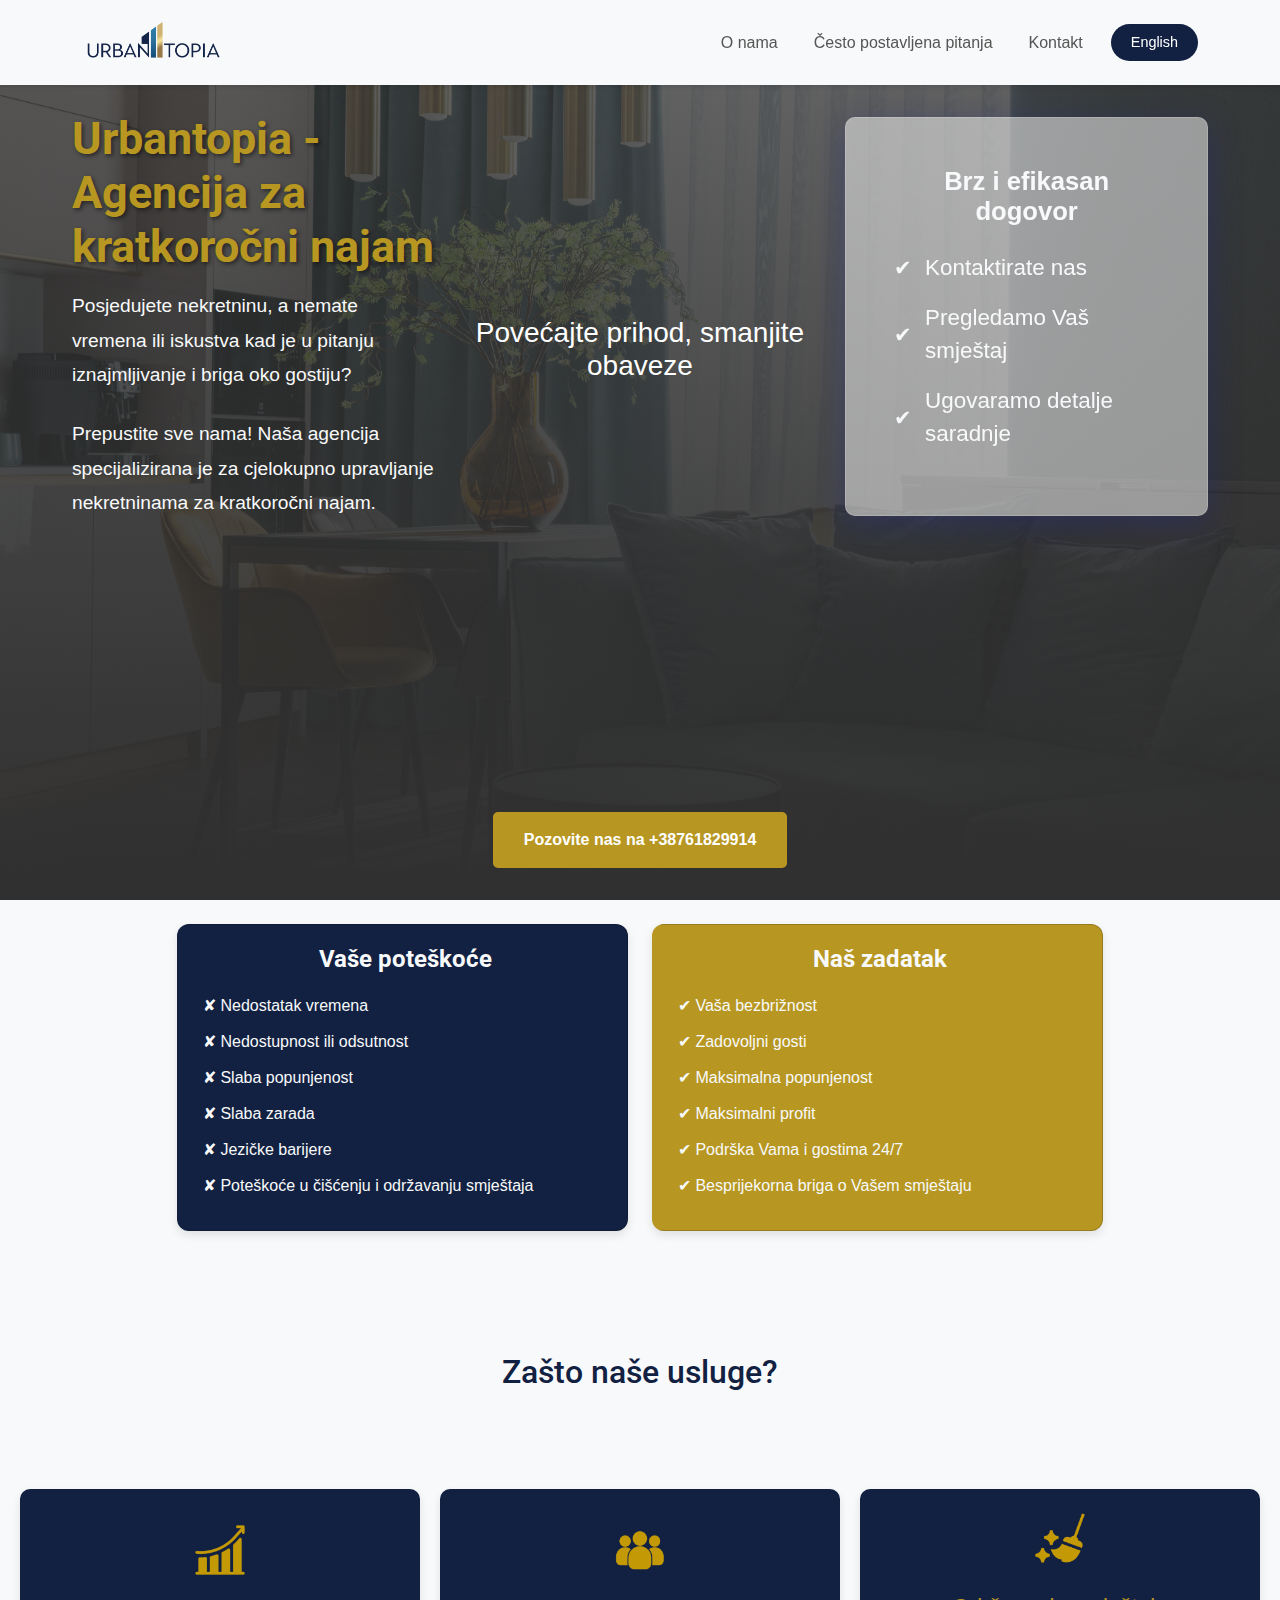
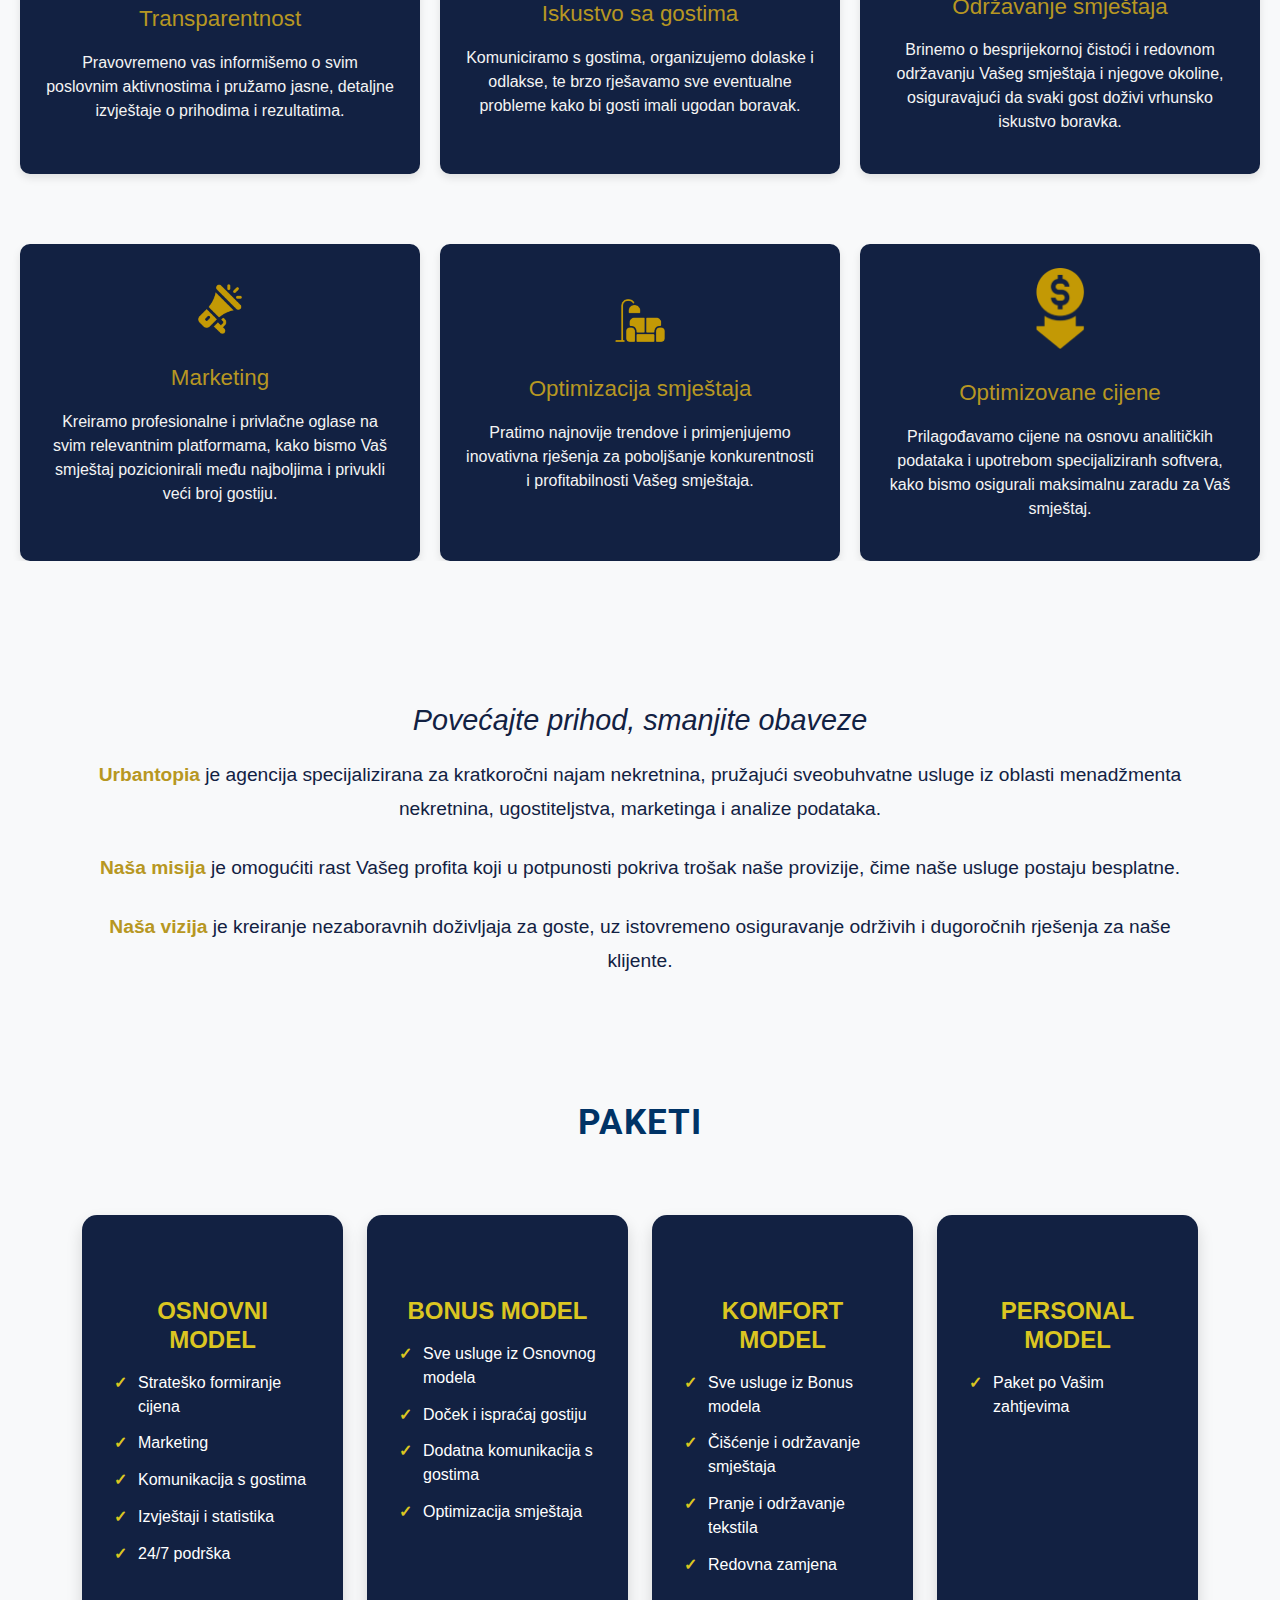
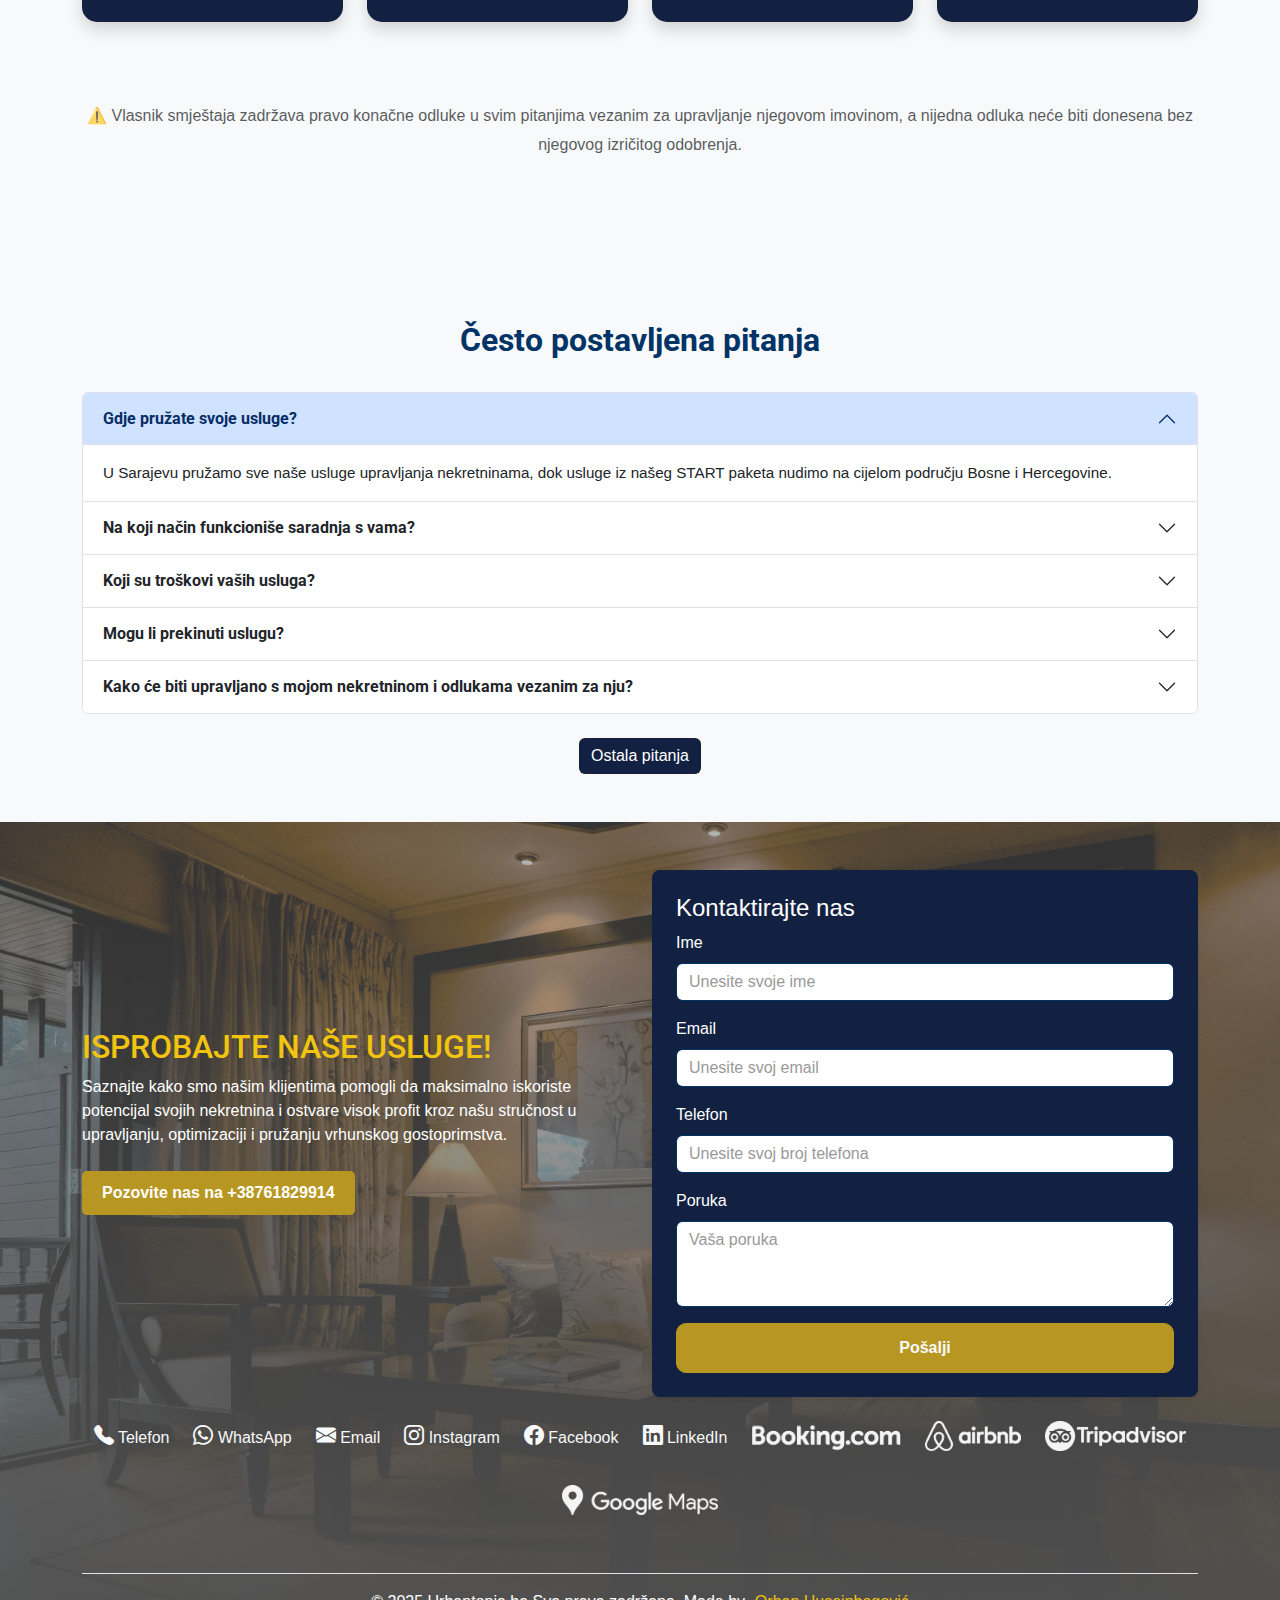
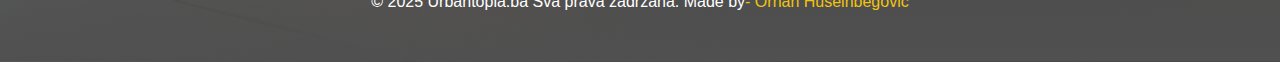
==== commit dc013ff4: "Added hero section fix" ====
--- a/index.html
+++ b/index.html
@@ -235,38 +235,28 @@
 
     /* Hero Section Styling */
     .hero-section {
-      position: relative;
-      background: url('assets/pictures/bg.png') center center/cover no-repeat;
-      color: #fff;
-      min-height: 100vh;
-      padding-top: 5rem;
-      /* Prevent overlap from navbar */
-      display: flex;
-      align-items: center;
-      justify-content: center;
-    }
-
-    .hero-overlay {
-      background: linear-gradient(0deg, #303030 0%, rgba(51, 51, 51, 0.75) 100%);
-      position: absolute;
-      top: 0;
-      left: 0;
-      width: 100%;
-      height: 100%;
-      z-index: 1;
-    }
-
-    .hero-content {
-      position: relative;
-      z-index: 2;
-      padding: 2rem;
-      max-width: 1200px;
-      /* Restrict max width for readability */
-      display: flex;
-      flex-direction: column;
-      gap: 2rem;
-      margin: 0 auto;
-    }
+    position: relative;
+    background: url('your-background-image.jpg') no-repeat center center/cover;
+    min-height: 100vh;
+    display: flex;
+    align-items: center;
+  }
+
+  .hero-overlay {
+    position: absolute;
+    top: 0;
+    left: 0;
+    width: 100%;
+    height: 100%;
+    background: linear-gradient(0deg, #303030 0%, rgba(51,51,51,0.75) 100%);
+    z-index: 1;
+  }
+
+  .hero-content {
+    position: relative;
+    z-index: 2;
+  }
+
 
     .hero-title {
       font-size: 2.8rem;
@@ -320,7 +310,7 @@
       background: #f8f9fa;
       border-radius: 15px;
       padding: 2rem;
-      color: #122142;
+      color: #f8f9fa;
       box-shadow: 0px 4px 6px rgba(0, 0, 0, 0.2);
       position: relative;
       margin-top: 2rem;
@@ -343,7 +333,7 @@
       font-weight: 700;
       margin-bottom: 1.5rem;
       text-align: center;
-      color: #b79722;
+      color: #f8f9fa;
     }
 
     .steps ul {
@@ -362,7 +352,7 @@
     .steps ul li::before {
       content: "✔";
       font-size: 1.3rem;
-      color: #b79722;
+      color: #f8f9fa;
       margin-right: 0.8rem;
     }
 
@@ -691,7 +681,7 @@
     /*---------------- FOOTER SECTION START --------------------- */
     .footer-section {
       background: linear-gradient(0deg, #505050 0%, rgba(102, 102, 102, 0.50) 91.7%),
-        url('https://images.pexels.com/photos/189333/pexels-photo-189333.jpeg');
+        url('assets/pictures/footerBg.jpeg');
       background-size: cover;
       background-position: center;
       background-repeat: no-repeat;
@@ -1310,10 +1300,21 @@
     .modal-close-btn-en:hover {
       background-color: #745f11;
     }
+    
+    .glass{
+      background: rgba( 255, 255, 255, 0.5 );
+      box-shadow: 0 8px 32px 0 rgba( 31, 38, 135, 0.37 );
+      backdrop-filter: blur( 0.5px );
+      -webkit-backdrop-filter: blur( 0.5px );
+      border-radius: 10px;
+      border: 1px solid rgba( 255, 255, 255, 0.18 );
+    }
 
     /*---------------------- RESPONSE SECTION  ----------------------- */
 
     /*---------------------- RESPONSE SECTION  ----------------------- */
+    
+
   </style>
   
 </head>
@@ -1354,97 +1355,54 @@
   <section class="hero-section">
     <!-- Overlay -->
     <div class="hero-overlay"></div>
-
+  
     <!-- Hero Content -->
-    <div class="container hero-content d-flex flex-column flex-lg-row justify-content-between align-items-center">
-      <!-- Left Side -->
-      <div class="text-white">
-        <h1 class="hero-title" data-bs="Urbantopia - Agencija za kratkoročni najam"
-          data-en="Urbantopia - Short-term Rental Agency">
-          Urbantopia - Agencija za kratkoročni najam
-        </h1>
-        <p class="hero-text"
-          data-bs="Posjedujete nekretninu, a nemate vremena ili iskustva kad je u pitanju iznajmljivanje i briga oko gostiju?"
-          data-en="Do you own a property but don't have the time or experience when it comes to renting and taking care of guests?">
-          <strong>Posjedujete nekretninu, a nemate vremena ili iskustva kad je u pitanju iznajmljivanje i briga oko
-            gostiju?</strong>
-        </p>
-        <p class="hero-text"
-          data-bs="Prepustite sve nama! Naša agencija specijalizirana je za cjelokupno upravljanje nekretninama za kratkoročni najam."
-          data-en="Leave it all to us! Our agency specializes in complete property management for short-term rentals.">
-          Prepustite sve nama! Naša agencija specijalizirana je za cjelokupno upravljanje nekretninama za kratkoročni
-          najam.
-        </p>
-        <!--
-        <p class="hero-slogan" data-bs="Povećajte prihod, smanjite obaveze"
-          data-en="Increase income, reduce obligations">
-          Povećajte prihod, smanjite obaveze
-        </p>
-        <p class="hero-text"
-          data-bs="<b>Urbantopia</b> je agencija specijalizirana za kratkoročni najam nekretnina, pružajući sveobuhvatne usluge iz oblasti menadžmenta nekretnina, ugostiteljstva, marketinga i analize podataka."
-          data-en="<b>Urbantopia</b> is an agency specializing in short-term property rentals, offering comprehensive services in property management, hospitality, marketing, and data analysis.">
-          <b>Urbantopia</b> je agencija specijalizirana za kratkoročni najam nekretnina, pružajući sveobuhvatne usluge
-          iz oblasti menadžmenta nekretnina, ugostiteljstva, marketinga i analize podataka.
-        </p>
-        <p class="hero-text"
-          data-bs="<b>Naša misija</b> je omogućiti rast Vašeg profita koji u potpunosti pokriva trošak naše provizije, čime naše usluge postaju besplatne."
-          data-en="<b>Our mission</b> is to enable the growth of your profit, fully covering our commission cost, making our services essentially free.">
-          <b>Naša misija</b> je omogućiti rast Vašeg profita koji u potpunosti pokriva trošak naše provizije, čime naše
-          usluge postaju besplatne.
-        </p>
-        <p class="hero-text"
-          data-bs="<b>Naša vizija</b> je kreiranje nezaboravnih doživljaja za goste, uz istovremeno osiguravanje održivih i dugoročnih rješenja za naše klijente."
-          data-en="<b>Our vision</b> is to create unforgettable experiences for guests while ensuring sustainable and long-term solutions for our clients.">
-          <b>Naša vizija</b> je kreiranje nezaboravnih doživljaja za goste, uz istovremeno osiguravanje održivih i
-          dugoročnih rješenja za naše klijente.
-        </p>
-        -->
-      </div>
-
-      <!-- Right Side -->
-      <div class="text-dark mt-4 mt-lg-0">
-        <div class="steps mb-4">
-          <h4 data-en="Fast and efficient deal" data-bs="Brz i efikasan dogovor">Brz i efikasan dogovor</h4>
-          <ul>
-            <li data-en="Contact us" data-bs="Kontaktirate nas">Kontaktirate nas</li>
-            <li data-en="We check your apartment" data-bs="Pregledamo Vaš smještaj">Pregledamo Vaš smještaj</li>
-            <li data-en="We are negotiating the details of cooperation" data-bs="Ugovaramo detalje saradnje">Ugovaramo
-              detalje saradnje</li>
-          </ul>
+    <div class="container hero-content">
+      <div class="row align-items-center">
+        <!-- Left Side -->
+        <div class="col-lg-4 text-white">
+          <h1 class="hero-title" data-bs="Urbantopia - Agencija za kratkoročni najam"
+            data-en="Urbantopia - Short-term Rental Agency">
+            Urbantopia - Agencija za kratkoročni najam
+          </h1>
+          <p class="hero-text"
+            data-bs="Posjedujete nekretninu, a nemate vremena ili iskustva kad je u pitanju iznajmljivanje i briga oko gostiju?"
+            data-en="Do you own a property but don't have the time or experience when it comes to renting and taking care of guests?">
+            <strong>Posjedujete nekretninu, a nemate vremena ili iskustva kad je u pitanju iznajmljivanje i briga oko gostiju?</strong>
+          </p>
+          <p class="hero-text"
+            data-bs="Prepustite sve nama! Naša agencija specijalizirana je za cjelokupno upravljanje nekretninama za kratkoročni najam."
+            data-en="Leave it all to us! Our agency specializes in complete property management for short-term rentals.">
+            Prepustite sve nama! Naša agencija specijalizirana je za cjelokupno upravljanje nekretninama za kratkoročni najam.
+          </p>
         </div>
-        <!--
-        <div class="contact-form">
-          <h3 class="contact-heading" data-bs="Kontaktirajte nas" data-en="Contact us">Kontaktirajte nas</h3>
-          <form id="formOne" method="POST">
-            <div class="mb-2">
-              <input type="text" class="form-control" placeholder="Ime i prezime" data-bs="Ime i prezime"
-                data-en="Full name" id="fullname" name="fullname">
-            </div>
-            <div class="mb-2">
-              <input type="email" class="form-control" placeholder="E-mail" id="email" name="email">
-            </div>
-            <div class="mb-2">
-              <input type="tel" class="form-control" placeholder="Kontakt telefon" data-bs="Kontakt telefon"
-                data-en="Contact number" id="phone" name="phone">
-            </div>
-            <div class="mb-2">
-              <textarea class="form-control" rows="3" placeholder="Vaša poruka" data-en="Your message"
-                data-bs="Vaša poruka" id="message" name="message"></textarea>
-            </div>
-            <button type="submit" class="btn btn-primary w-100 buttoncolorinform" data-en="Submit"
-              data-bs="Pošalji">Pošalji</button>
-          </form>
+  
+        <!-- Middle Section -->
+        <div class="col-lg-4 text-center text-white">
+          <h3 data-en="Increase the profit and enjoy your time" data-bs="Povećajte prihod, smanjite obaveze">Povećajte prihod, smanjite obaveze</h3>
         </div>
-        -->
+  
+        <!-- Right Side -->
+        <div class="col-lg-4 text-dark">
+          <div class="steps glass mb-4">
+            <h4 data-en="Fast and efficient deal" data-bs="Brz i efikasan dogovor">Brz i efikasan dogovor</h4>
+            <ul>
+              <li data-en="Contact us" data-bs="Kontaktirate nas">Kontaktirate nas</li>
+              <li data-en="We check your apartment" data-bs="Pregledamo Vaš smještaj">Pregledamo Vaš smještaj</li>
+              <li data-en="We are negotiating the details of cooperation" data-bs="Ugovaramo detalje saradnje">Ugovaramo detalje saradnje</li>
+            </ul>
+          </div>
+        </div>
       </div>
     </div>
-
+  
     <!-- Call Button Below -->
     <div class="hero-call-button-wrapper">
       <a href="tel:+38761829914" class="btn btn-call herobutton w-100" data-en="Call us on +38761829914"
         data-bs="Pozovite nas na +38761829914">Pozovite nas na +38761829914</a>
     </div>
   </section>
+  
 
 
 
@@ -1585,27 +1543,40 @@
       </div>
     </div>
 
-    <div class="mt-4 text-center">
-      <p class="hero-slogan text-plava" data-bs="Povećajte prihod, smanjite obaveze" data-en="Increase income, reduce obligations">
-        Povećajte prihod, smanjite obaveze
-      </p>
-      <p class="hero-text-plava"
-        data-bs="<b>Urbantopia</b> je agencija specijalizirana za kratkoročni najam nekretnina, pružajući sveobuhvatne usluge iz oblasti menadžmenta nekretnina, ugostiteljstva, marketinga i analize podataka."
-        data-en="<b>Urbantopia</b> is an agency specializing in short-term property rentals, offering comprehensive services in property management, hospitality, marketing, and data analysis.">
-        <b>Urbantopia</b> je agencija specijalizirana za kratkoročni najam nekretnina, pružajući sveobuhvatne usluge iz oblasti menadžmenta nekretnina, ugostiteljstva, marketinga i analize podataka.
-      </p>
-      <p class="hero-text-plava"
-        data-bs="<b>Naša misija</b> je omogućiti rast Vašeg profita koji u potpunosti pokriva trošak naše provizije, čime naše usluge postaju besplatne."
-        data-en="<b>Our mission</b> is to enable the growth of your profit, fully covering our commission cost, making our services essentially free.">
-        <b>Naša misija</b> je omogućiti rast Vašeg profita koji u potpunosti pokriva trošak naše provizije, čime naše usluge postaju besplatne.
-      </p>
-      <p class="hero-text-plava"
-        data-bs="<b>Naša vizija</b> je kreiranje nezaboravnih doživljaja za goste, uz istovremeno osiguravanje održivih i dugoročnih rješenja za naše klijente."
-        data-en="<b>Our vision</b> is to create unforgettable experiences for guests while ensuring sustainable and long-term solutions for our clients.">
-        <b>Naša vizija</b> je kreiranje nezaboravnih doživljaja za goste, uz istovremeno osiguravanje održivih i dugoročnih rješenja za naše klijente.
-      </p>
+    
+  </section>
+
+  <div class="mt-4 text-center container">
+    <div class="row">
+      <div class="col-12">
+        <p class="hero-slogan text-plava" data-bs="Povećajte prihod, smanjite obaveze" data-en="Increase income, reduce obligations">
+          Povećajte prihod, smanjite obaveze
+        </p>
+      </div>
+      <div class="col-12">
+        <p class="hero-text-plava"
+          data-bs="<b>Urbantopia</b> je agencija specijalizirana za kratkoročni najam nekretnina, pružajući sveobuhvatne usluge iz oblasti menadžmenta nekretnina, ugostiteljstva, marketinga i analize podataka."
+          data-en="<b>Urbantopia</b> is an agency specializing in short-term property rentals, offering comprehensive services in property management, hospitality, marketing, and data analysis.">
+          <b>Urbantopia</b> je agencija specijalizirana za kratkoročni najam nekretnina, pružajući sveobuhvatne usluge iz oblasti menadžmenta nekretnina, ugostiteljstva, marketinga i analize podataka.
+        </p>
+      </div>
+      <div class="col-12">
+        <p class="hero-text-plava"
+          data-bs="<b>Naša misija</b> je omogućiti rast Vašeg profita koji u potpunosti pokriva trošak naše provizije, čime naše usluge postaju besplatne."
+          data-en="<b>Our mission</b> is to enable the growth of your profit, fully covering our commission cost, making our services essentially free.">
+          <b>Naša misija</b> je omogućiti rast Vašeg profita koji u potpunosti pokriva trošak naše provizije, čime naše usluge postaju besplatne.
+        </p>
+      </div>
+      <div class="col-12">
+        <p class="hero-text-plava"
+          data-bs="<b>Naša vizija</b> je kreiranje nezaboravnih doživljaja za goste, uz istovremeno osiguravanje održivih i dugoročnih rješenja za naše klijente."
+          data-en="<b>Our vision</b> is to create unforgettable experiences for guests while ensuring sustainable and long-term solutions for our clients.">
+          <b>Naša vizija</b> je kreiranje nezaboravnih doživljaja za goste, uz istovremeno osiguravanje održivih i dugoročnih rješenja za naše klijente.
+        </p>
+      </div>
     </div>
-  </section>
+  </div>
+  
 
 
   <!--
@@ -1714,8 +1685,8 @@
             <div class="card-body">
               <h4 class="card-title text-center" data-bs="Bonus model" data-en="Bonus model">Bonus model</h4>
               <ul class="list-unstyled mt-3">
-                <li data-bs="Sve usluge iz START paketa" data-en="All services from START package">Sve usluge iz START
-                  paketa</li>
+                <li data-bs="Sve usluge iz Osnovnog modela" data-en="All services from Primary model">Sve usluge iz Osnovnog
+                  modela</li>
                 <li data-bs="Doček i ispraćaj gostiju" data-en="Guest Welcome and Send-Off">Doček i ispraćaj gostiju
                 </li>
                 <li data-bs="Dodatna komunikacija s gostima" data-en="Additional Guest Communication">Dodatna
@@ -1732,8 +1703,8 @@
             <div class="card-body">
               <h4 class="card-title text-center" data-bs="Komfort model" data-en="Comfort model">Comfort Paket</h4>
               <ul class="list-unstyled mt-3">
-                <li data-bs="Sve usluge iz BONUS paketa" data-en="All services from BONUS package">Sve usluge iz BONUS
-                  paketa</li>
+                <li data-bs="Sve usluge iz Bonus modela" data-en="All services from Bonus model">Sve usluge iz Bonus
+                  modela</li>
                 <li data-bs="Čišćenje i održavanje smještaja" data-en="Cleaning and Maintenance">Čišćenje i održavanje
                   smještaja</li>
                 <li data-bs="Pranje i održavanje tekstila" data-en="Laundry and Linen Maintenance">Pranje i održavanje
@@ -1983,8 +1954,8 @@
 
       <!-- Copyright -->
       <div class="text-center mt-5 border-top pt-3">
-        <p class="mb-0" data-en="© 2024 Urbantopia.ba All rights reserved. Made by"
-          data-bs="© 2024 Urbantopia.ba Sva prava zadržana. Made by">© 2024 Urbantopia.ba Sva prava zadržana. Made by
+        <p class="mb-0" data-en="© 2025 Urbantopia.ba All rights reserved. Made by"
+          data-bs="© 2025 Urbantopia.ba Sva prava zadržana. Made by">© 2025 Urbantopia.ba Sva prava zadržana. Made by
         </p>
         <a href="https://www.linkedin.com/in/orhan-huseinbegovi%C4%87-72a47b1ba/"> - Orhan Huseinbegović</a>
       </div>
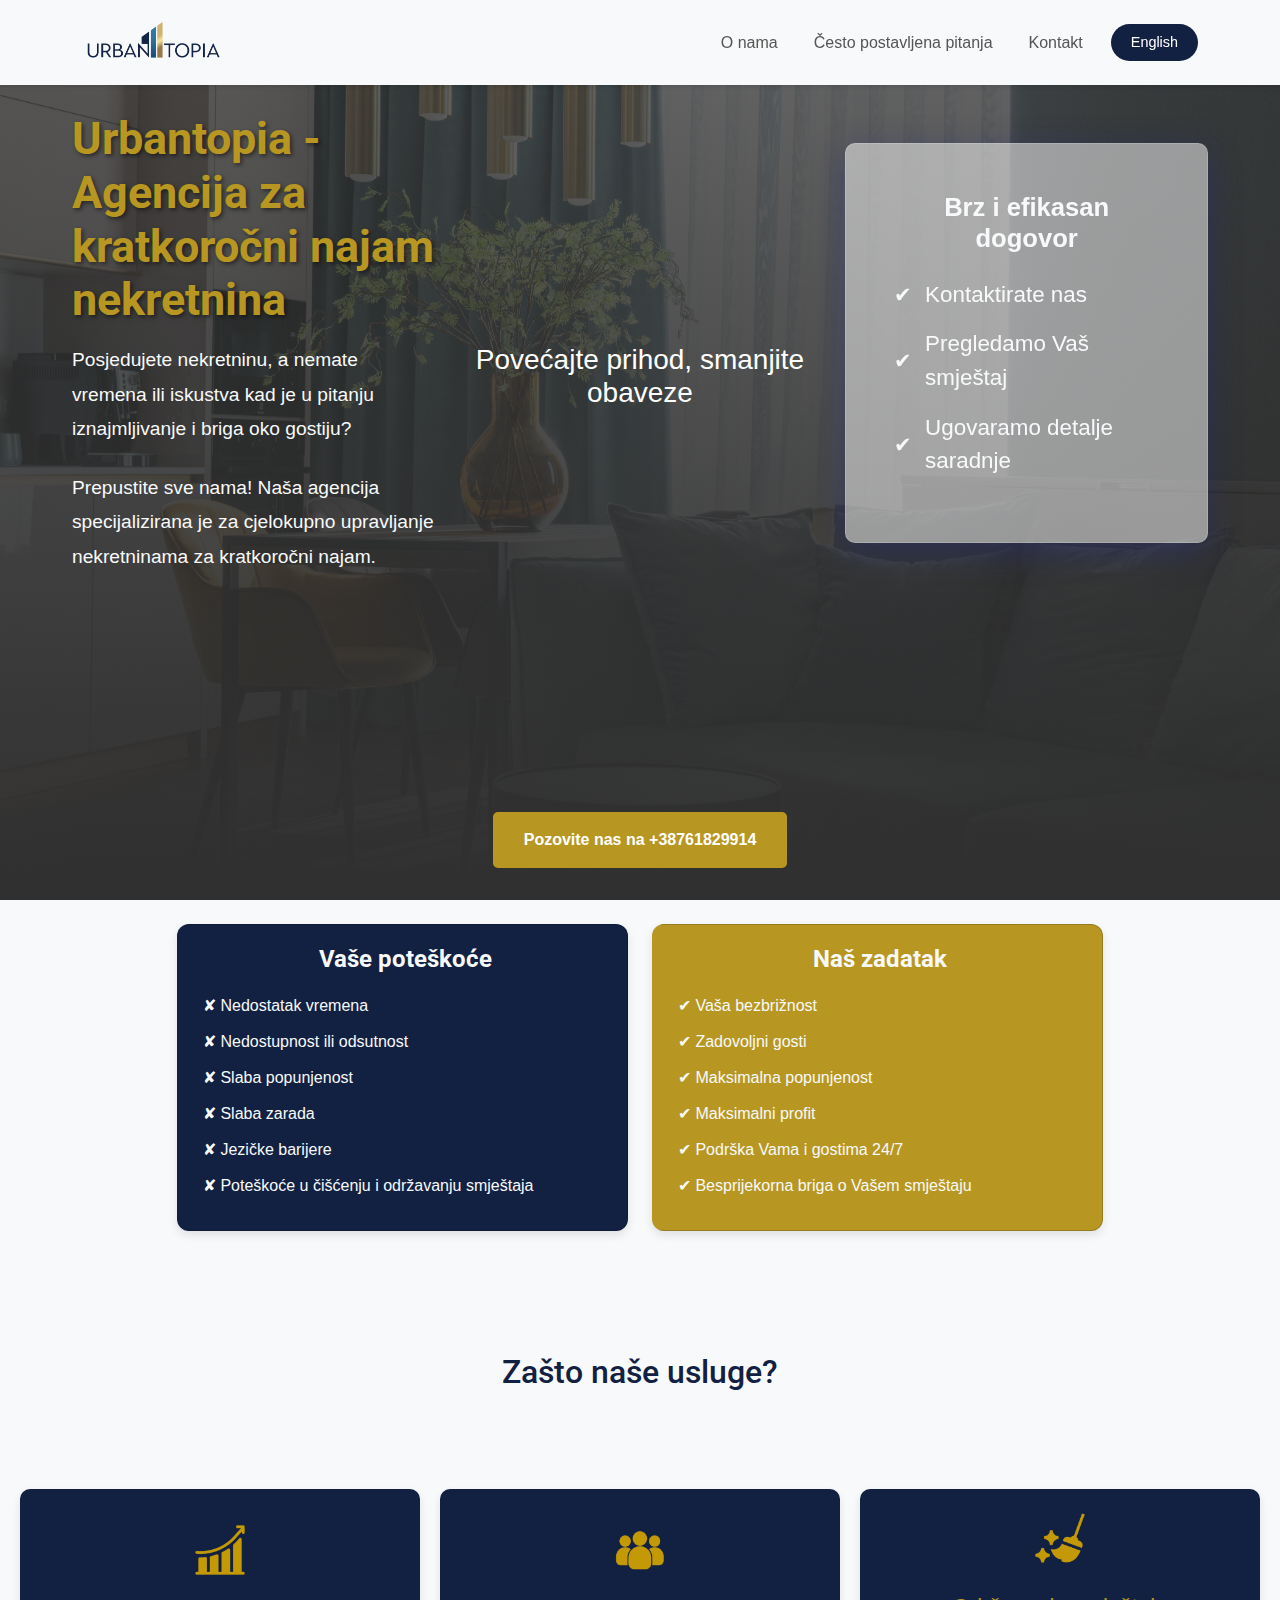
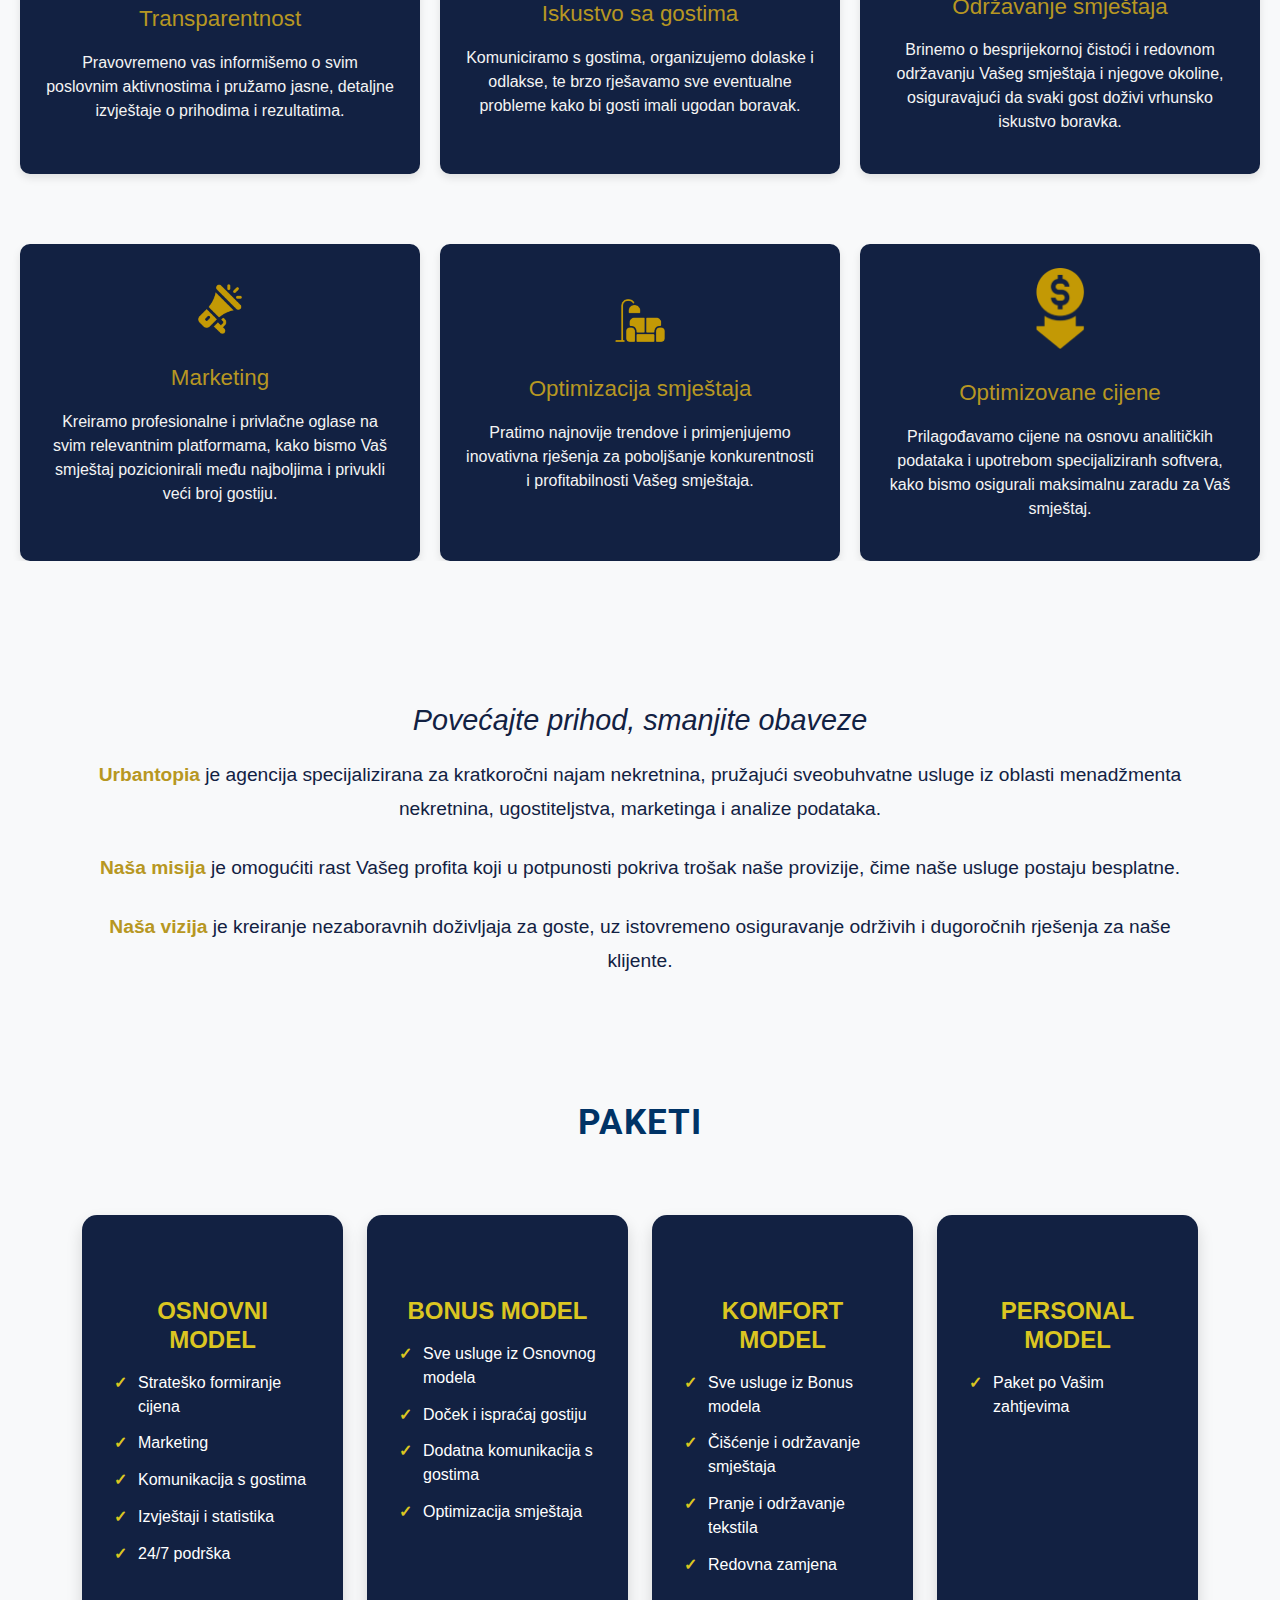
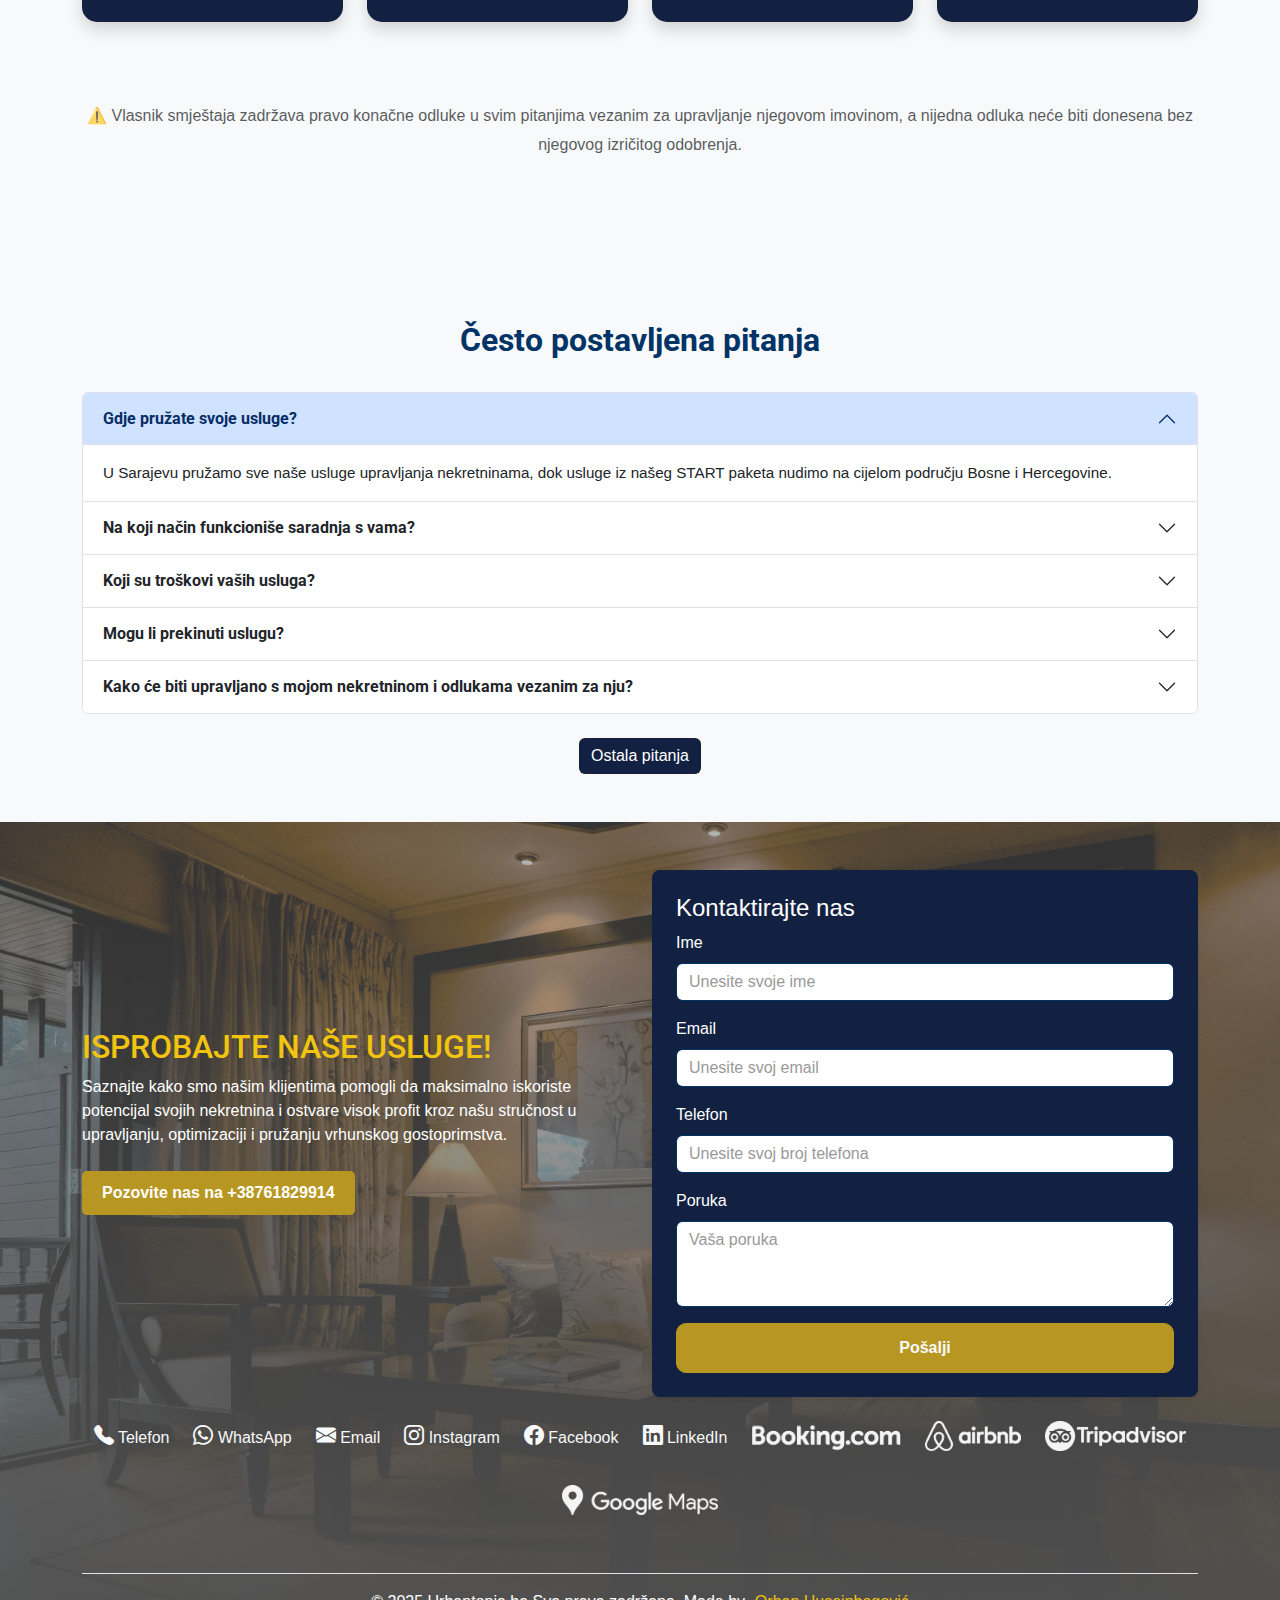
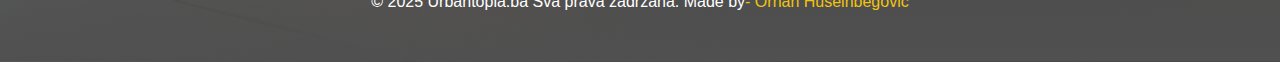
==== commit 52e8df1a: "HotFix" ====
--- a/index.html
+++ b/index.html
@@ -4,9 +4,9 @@
 <head>
   <meta charset="UTF-8">
   <meta name="viewport" content="width=device-width, initial-scale=1.0">
-  <title>Urbantopia</title>
+  <title data-bs="Urbantopia - Agencija za kratkoročni najam nekretnina Sarajevo" data-en="Urbantopia - Short term real estate rental agency">Urbantopia - Agencija za kratkoročni najam nekretnina</title>
   <meta name="description" content="Urbantopia - mi upravljamo vašim nekretninama">
-      <meta name="keywords" content="kratkoročni najam nekretnina, upravljanje nekretninama, iznajmljivanje smještaja, optimizacija smještaja, iskustvo sa gostima, održavanje smještaja, menadžment nekretnina, ugostiteljstvo, marketing nekretnina, povećanje prihoda, briga o gostima, čišćenje i održavanje smještaja, komunikacija s gostima, doček i ispraćaj gostiju, check in, check out, airbnb, booking, airbnb domaćin, nekretnine sarajevo, iznajmljivanje stana sarajevo, čišćenje stana sarajevo, čišćenje stana, čistačica, agencija za najam, apartman, stan na dan, smještaj, smještaj sarajevo, vikendica sarajevo, stan na dan sarajevo, apartman sarajevo, apartmani sarajevo, hoteli sarajevo, hotel sarajevo, hostel sarajevo, smještaj sarajevo, nova godina sarajevo, ljeto sarajevo, putovanje sarajevo, sff sarajevo, sarajevo film festival, bascarsija, izleti sarajevo, sarajevski ratni tunel, sarajevska zime, sarajevska zicara, inat kuca, ferhadija, vijećnica, olimpijada sarajevo, turizam sarajevo">
+  <meta name="keywords" content="kratkoročni najam nekretnina, upravljanje nekretninama, iznajmljivanje smještaja, optimizacija smještaja, iskustvo sa gostima, održavanje smještaja, menadžment nekretnina, ugostiteljstvo, marketing nekretnina, povećanje prihoda, briga o gostima, čišćenje i održavanje smještaja, komunikacija s gostima, doček i ispraćaj gostiju, check in, check out, airbnb, booking, airbnb domaćin, nekretnine sarajevo, iznajmljivanje stana sarajevo, čišćenje stana sarajevo, čišćenje stana, čistačica, agencija za najam, apartman, stan na dan, smještaj, smještaj sarajevo, vikendica sarajevo, stan na dan sarajevo, apartman sarajevo, apartmani sarajevo, hoteli sarajevo, hotel sarajevo, hostel sarajevo, smještaj sarajevo, nova godina sarajevo, ljeto sarajevo, putovanje sarajevo, sff sarajevo, sarajevo film festival, bascarsija, izleti sarajevo, sarajevski ratni tunel, sarajevska zime, sarajevska zicara, inat kuca, ferhadija, vijećnica, olimpijada sarajevo, turizam sarajevo">
 
   <meta name="author" content="Mak Drljević">
 
@@ -1361,9 +1361,9 @@
       <div class="row align-items-center">
         <!-- Left Side -->
         <div class="col-lg-4 text-white">
-          <h1 class="hero-title" data-bs="Urbantopia - Agencija za kratkoročni najam"
-            data-en="Urbantopia - Short-term Rental Agency">
-            Urbantopia - Agencija za kratkoročni najam
+          <h1 class="hero-title" data-bs="Urbantopia - Agencija za kratkoročni najam nekretnina"
+            data-en="Urbantopia - Short-term real estate Rental Agency">
+            Urbantopia - Agencija za kratkoročni najam nekretnina
           </h1>
           <p class="hero-text"
             data-bs="Posjedujete nekretninu, a nemate vremena ili iskustva kad je u pitanju iznajmljivanje i briga oko gostiju?"
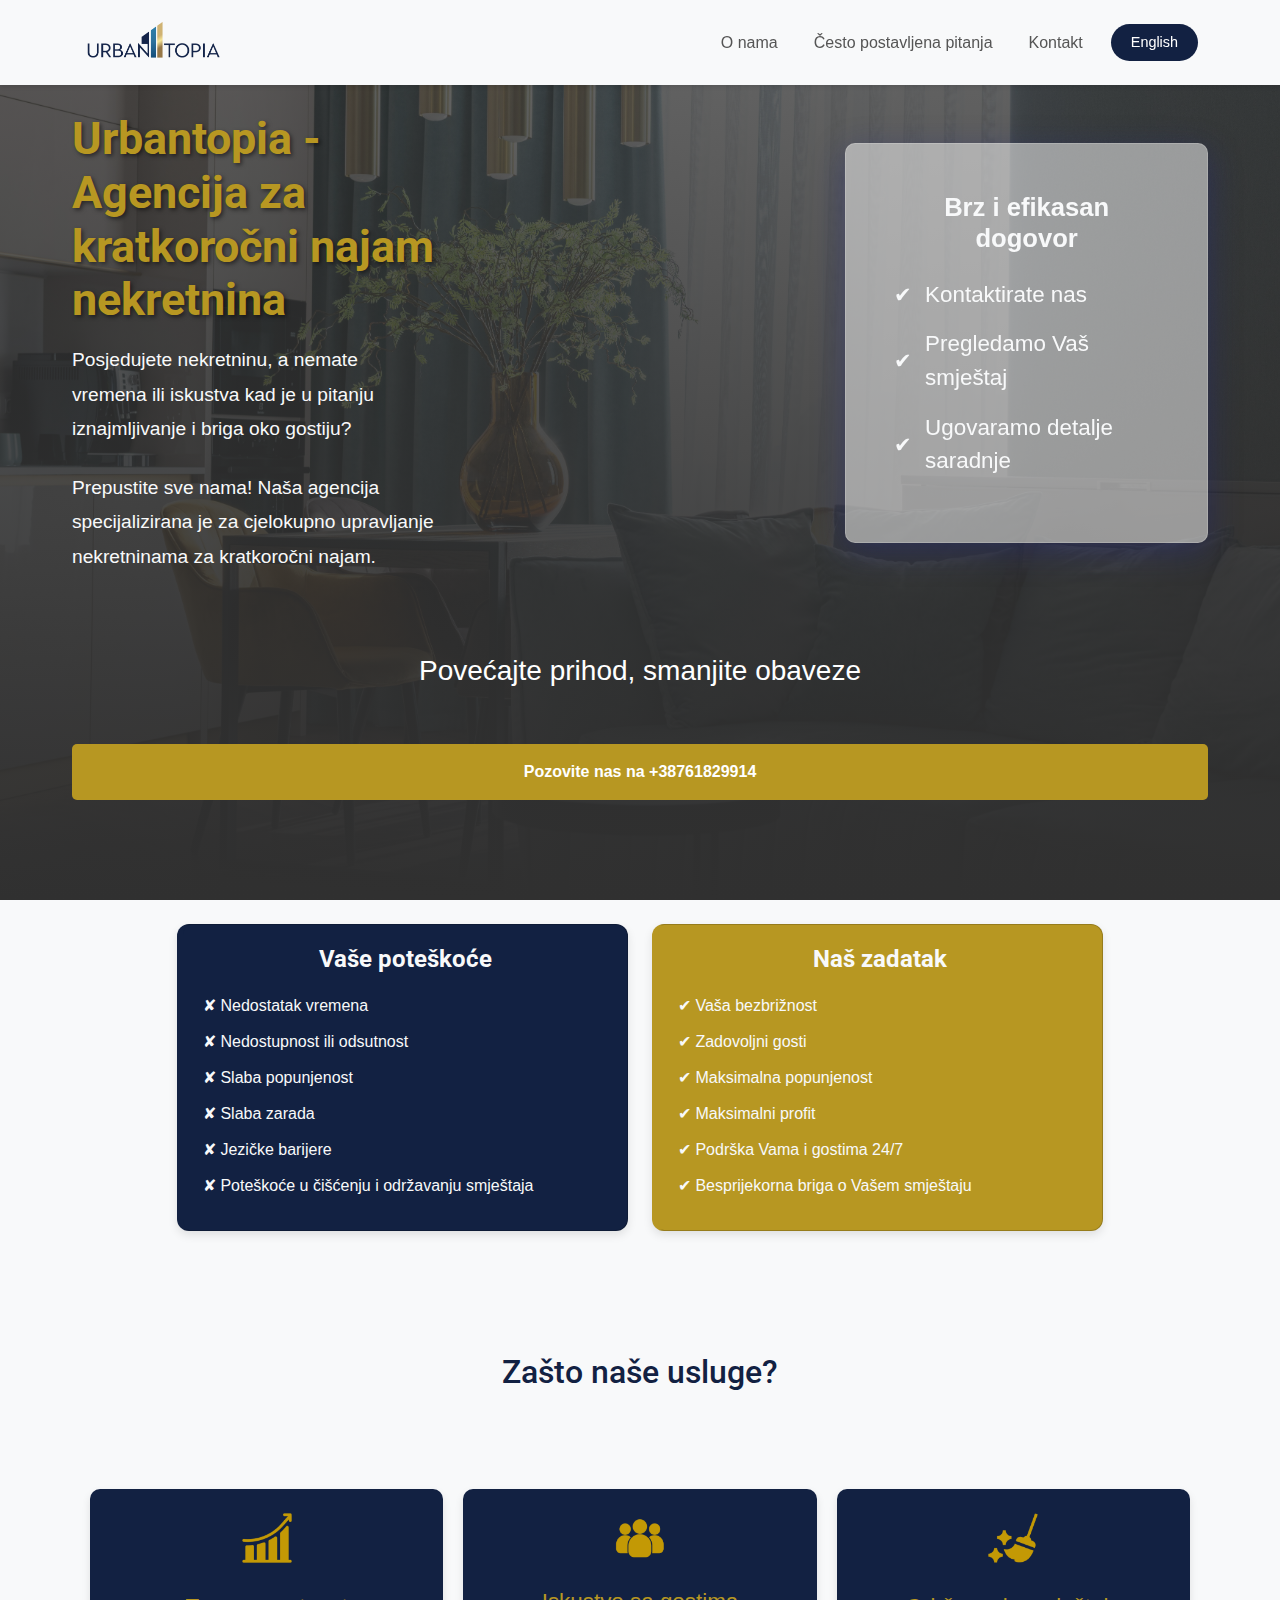
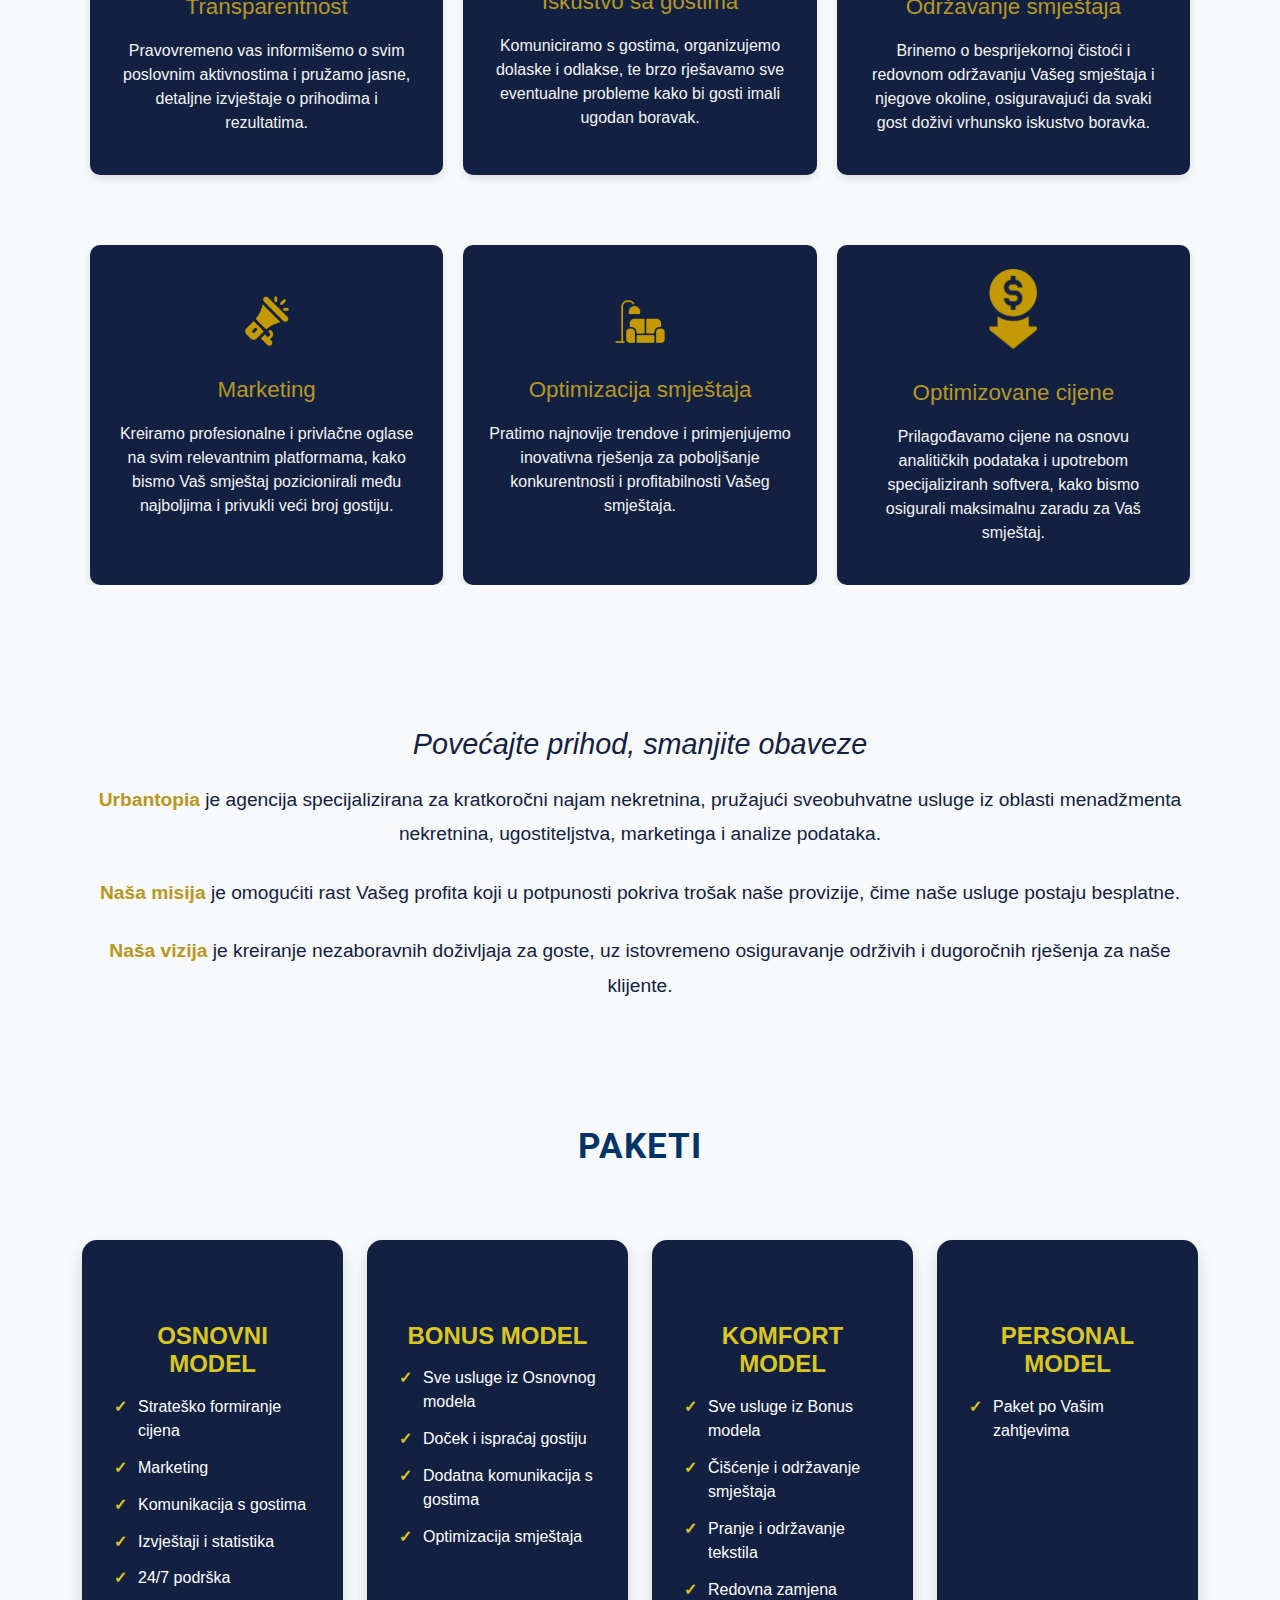
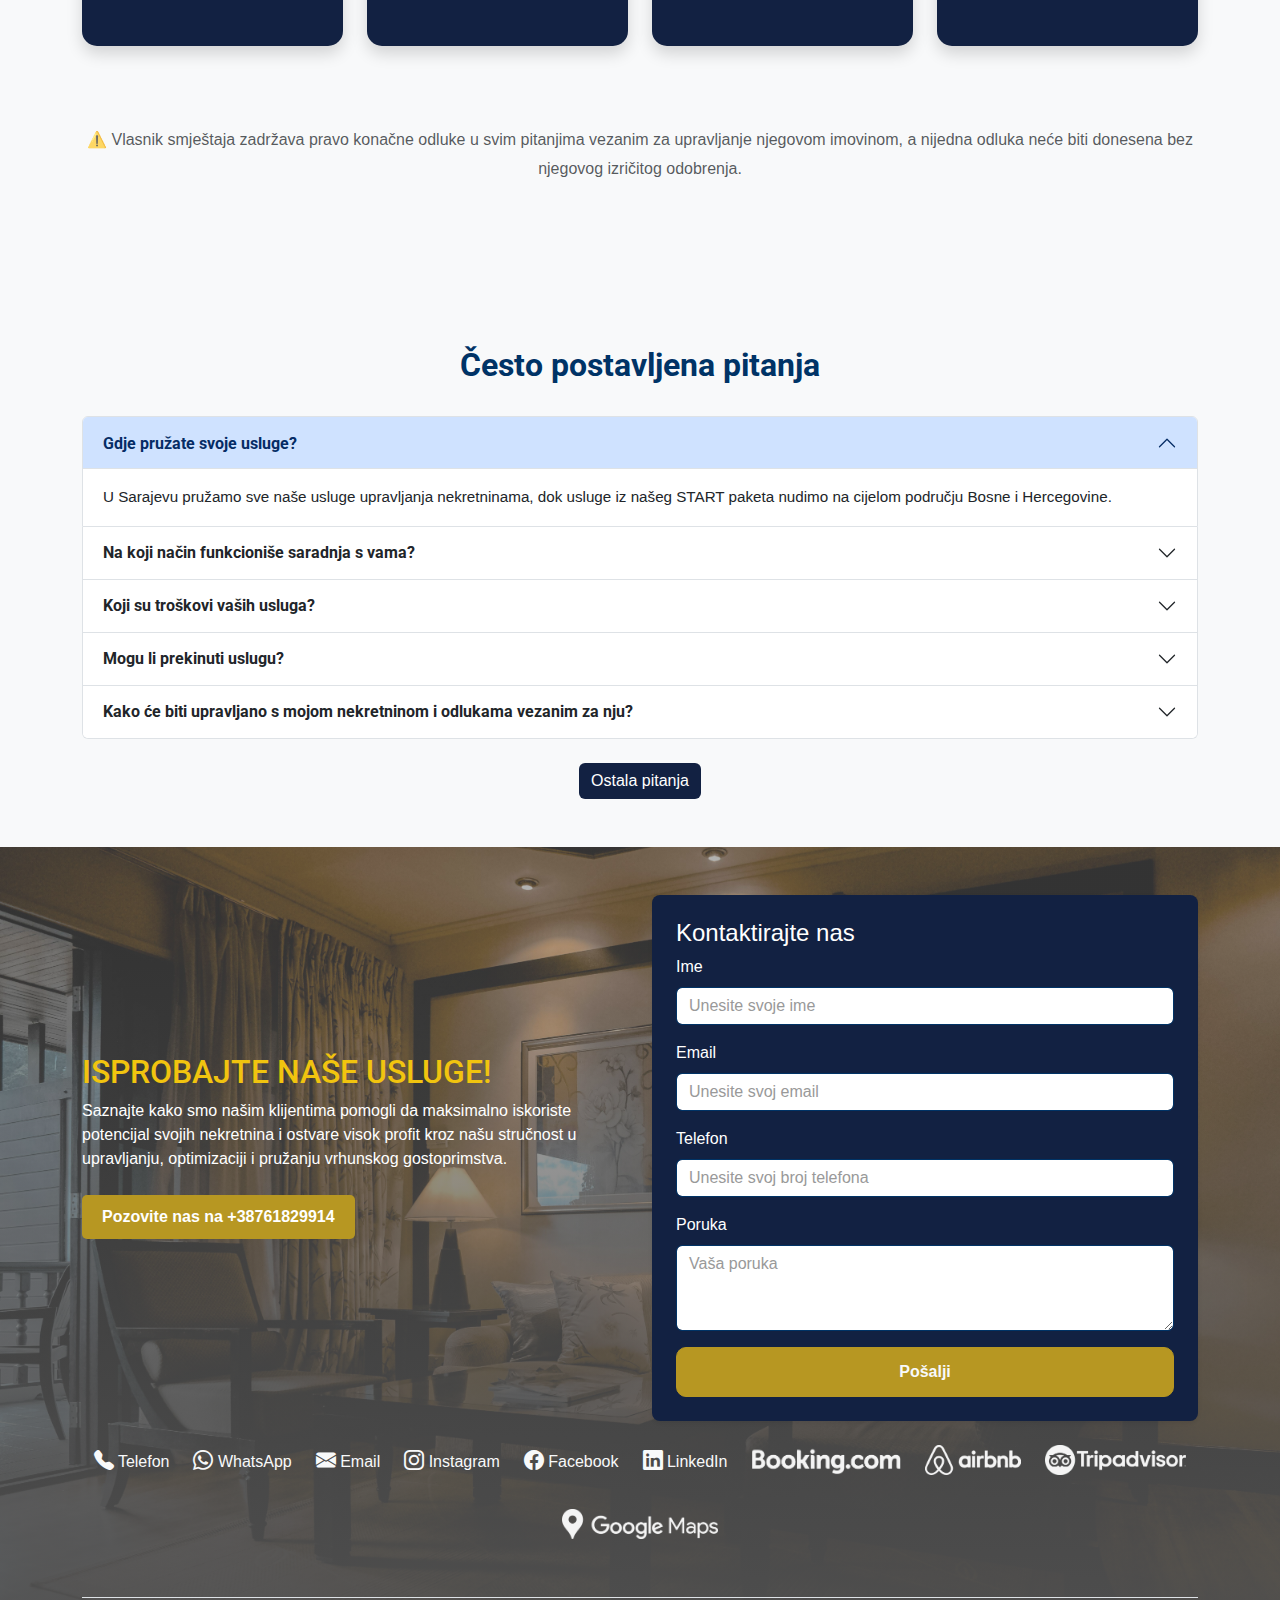
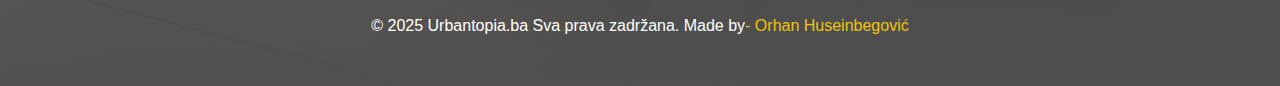
==== commit b429a0ed: "Hotfix - h3 moved" ====
--- a/index.html
+++ b/index.html
@@ -1355,53 +1355,60 @@
   <section class="hero-section">
     <!-- Overlay -->
     <div class="hero-overlay"></div>
-  
+
     <!-- Hero Content -->
     <div class="container hero-content">
-      <div class="row align-items-center">
-        <!-- Left Side -->
-        <div class="col-lg-4 text-white">
-          <h1 class="hero-title" data-bs="Urbantopia - Agencija za kratkoročni najam nekretnina"
-            data-en="Urbantopia - Short-term real estate Rental Agency">
-            Urbantopia - Agencija za kratkoročni najam nekretnina
-          </h1>
-          <p class="hero-text"
-            data-bs="Posjedujete nekretninu, a nemate vremena ili iskustva kad je u pitanju iznajmljivanje i briga oko gostiju?"
-            data-en="Do you own a property but don't have the time or experience when it comes to renting and taking care of guests?">
-            <strong>Posjedujete nekretninu, a nemate vremena ili iskustva kad je u pitanju iznajmljivanje i briga oko gostiju?</strong>
-          </p>
-          <p class="hero-text"
-            data-bs="Prepustite sve nama! Naša agencija specijalizirana je za cjelokupno upravljanje nekretninama za kratkoročni najam."
-            data-en="Leave it all to us! Our agency specializes in complete property management for short-term rentals.">
-            Prepustite sve nama! Naša agencija specijalizirana je za cjelokupno upravljanje nekretninama za kratkoročni najam.
-          </p>
+        <div class="row align-items-center">
+            <!-- Left Side -->
+            <div class="col-lg-4 text-white">
+                <h1 class="hero-title" data-bs="Urbantopia - Agencija za kratkoročni najam nekretnina"
+                    data-en="Urbantopia - Short-term real estate Rental Agency">
+                    Urbantopia - Agencija za kratkoročni najam nekretnina
+                </h1>
+                <p class="hero-text"
+                    data-bs="Posjedujete nekretninu, a nemate vremena ili iskustva kad je u pitanju iznajmljivanje i briga oko gostiju?"
+                    data-en="Do you own a property but don't have the time or experience when it comes to renting and taking care of guests?">
+                    <strong>Posjedujete nekretninu, a nemate vremena ili iskustva kad je u pitanju iznajmljivanje i briga oko gostiju?</strong>
+                </p>
+                <p class="hero-text"
+                    data-bs="Prepustite sve nama! Naša agencija specijalizirana je za cjelokupno upravljanje nekretninama za kratkoročni najam."
+                    data-en="Leave it all to us! Our agency specializes in complete property management for short-term rentals.">
+                    Prepustite sve nama! Naša agencija specijalizirana je za cjelokupno upravljanje nekretninama za kratkoročni najam.
+                </p>
+            </div>
+
+            <div class="col-lg-4"></div>
+
+            <!-- Right Side -->
+            <div class="col-lg-4 text-dark">
+                <div class="steps glass mb-4">
+                    <h4 data-en="Fast and efficient deal" data-bs="Brz i efikasan dogovor">Brz i efikasan dogovor</h4>
+                    <ul>
+                        <li data-en="Contact us" data-bs="Kontaktirate nas">Kontaktirate nas</li>
+                        <li data-en="We check your apartment" data-bs="Pregledamo Vaš smještaj">Pregledamo Vaš smještaj</li>
+                        <li data-en="We are negotiating the details of cooperation" data-bs="Ugovaramo detalje saradnje">Ugovaramo detalje saradnje</li>
+                    </ul>
+                </div>
+            </div>
         </div>
-  
-        <!-- Middle Section -->
-        <div class="col-lg-4 text-center text-white">
-          <h3 data-en="Increase the profit and enjoy your time" data-bs="Povećajte prihod, smanjite obaveze">Povećajte prihod, smanjite obaveze</h3>
+
+        <!-- Middle Section Moved Below -->
+        <div class="row">
+            <div class="col-12 text-center text-white mt-4">
+                <h3 data-en="Increase the profit and enjoy your time" data-bs="Povećajte prihod, smanjite obaveze">
+                    Povećajte prihod, smanjite obaveze
+                </h3>
+            </div>
         </div>
-  
-        <!-- Right Side -->
-        <div class="col-lg-4 text-dark">
-          <div class="steps glass mb-4">
-            <h4 data-en="Fast and efficient deal" data-bs="Brz i efikasan dogovor">Brz i efikasan dogovor</h4>
-            <ul>
-              <li data-en="Contact us" data-bs="Kontaktirate nas">Kontaktirate nas</li>
-              <li data-en="We check your apartment" data-bs="Pregledamo Vaš smještaj">Pregledamo Vaš smještaj</li>
-              <li data-en="We are negotiating the details of cooperation" data-bs="Ugovaramo detalje saradnje">Ugovaramo detalje saradnje</li>
-            </ul>
-          </div>
+
+        <!-- Call Button Below -->
+        <div class="hero-call-button-wrapper mt-3">
+            <a href="tel:+38761829914" class="btn btn-call herobutton w-100" data-en="Call us on +38761829914"
+                data-bs="Pozovite nas na +38761829914">Pozovite nas na +38761829914</a>
         </div>
-      </div>
     </div>
-  
-    <!-- Call Button Below -->
-    <div class="hero-call-button-wrapper">
-      <a href="tel:+38761829914" class="btn btn-call herobutton w-100" data-en="Call us on +38761829914"
-        data-bs="Pozovite nas na +38761829914">Pozovite nas na +38761829914</a>
-    </div>
-  </section>
+</section>
+
   
 
 
@@ -1471,7 +1478,7 @@
 
 
 
-  <section class="services-section" id="usluge">
+  <section class="services-section container" id="usluge">
     <h2 class="text-center mt-5" data-en="Why our services?" data-bs="Zašto naše usluge?">Zašto naše usluge?</h2>
     <div class="row justify-content-center my-5">
       <div class="services-carousel-container">
